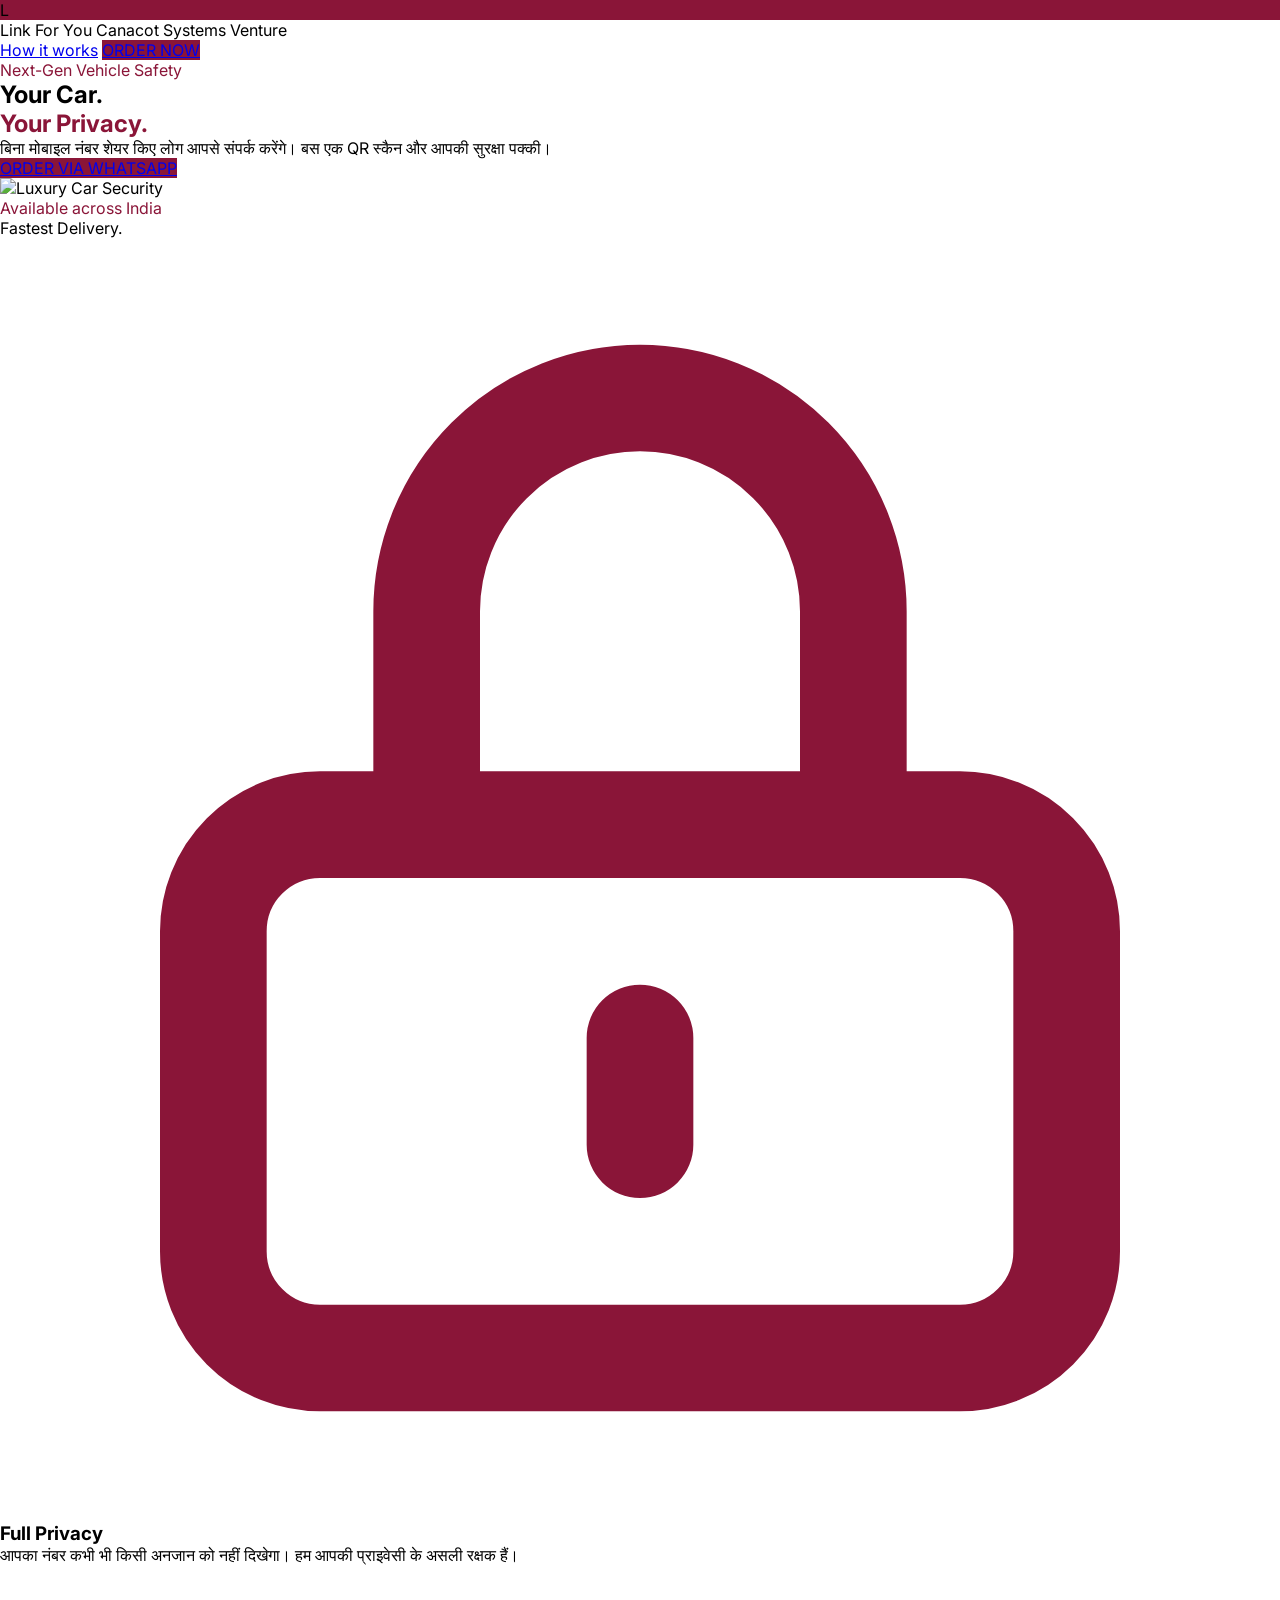
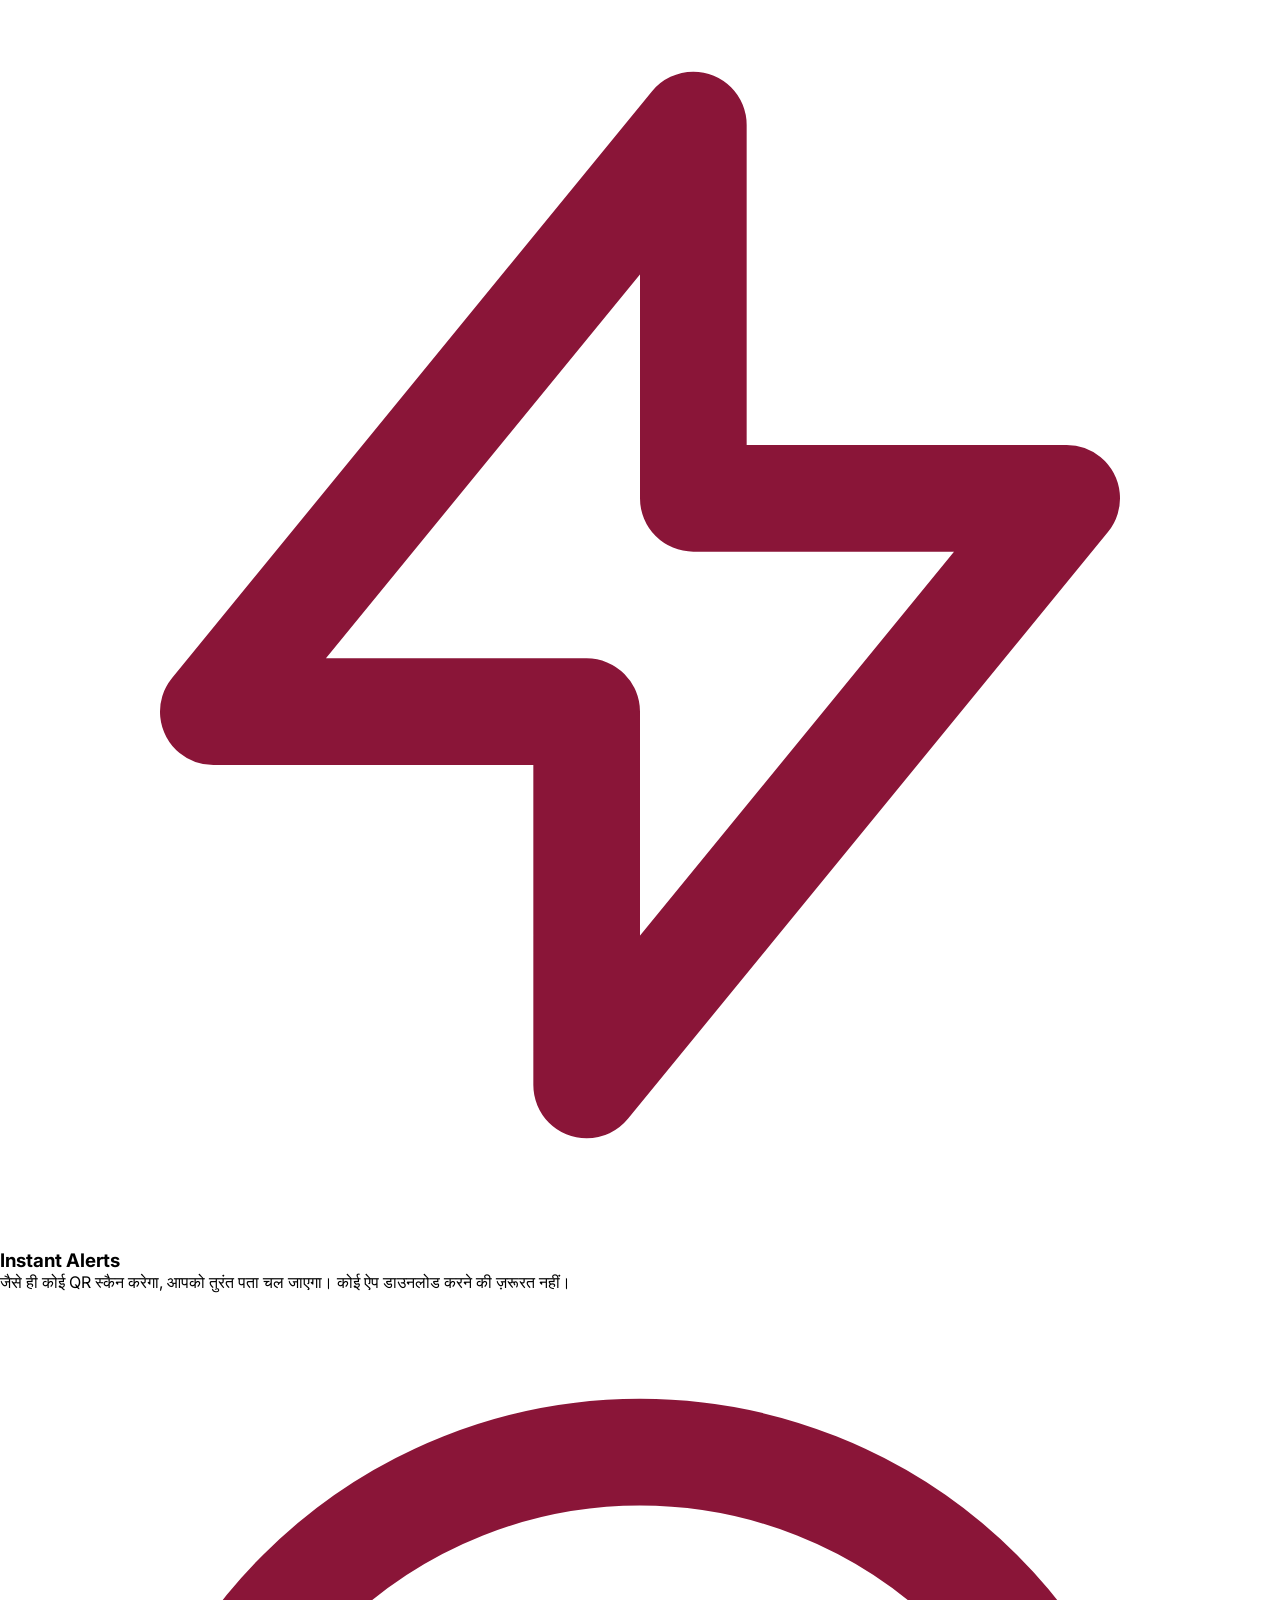
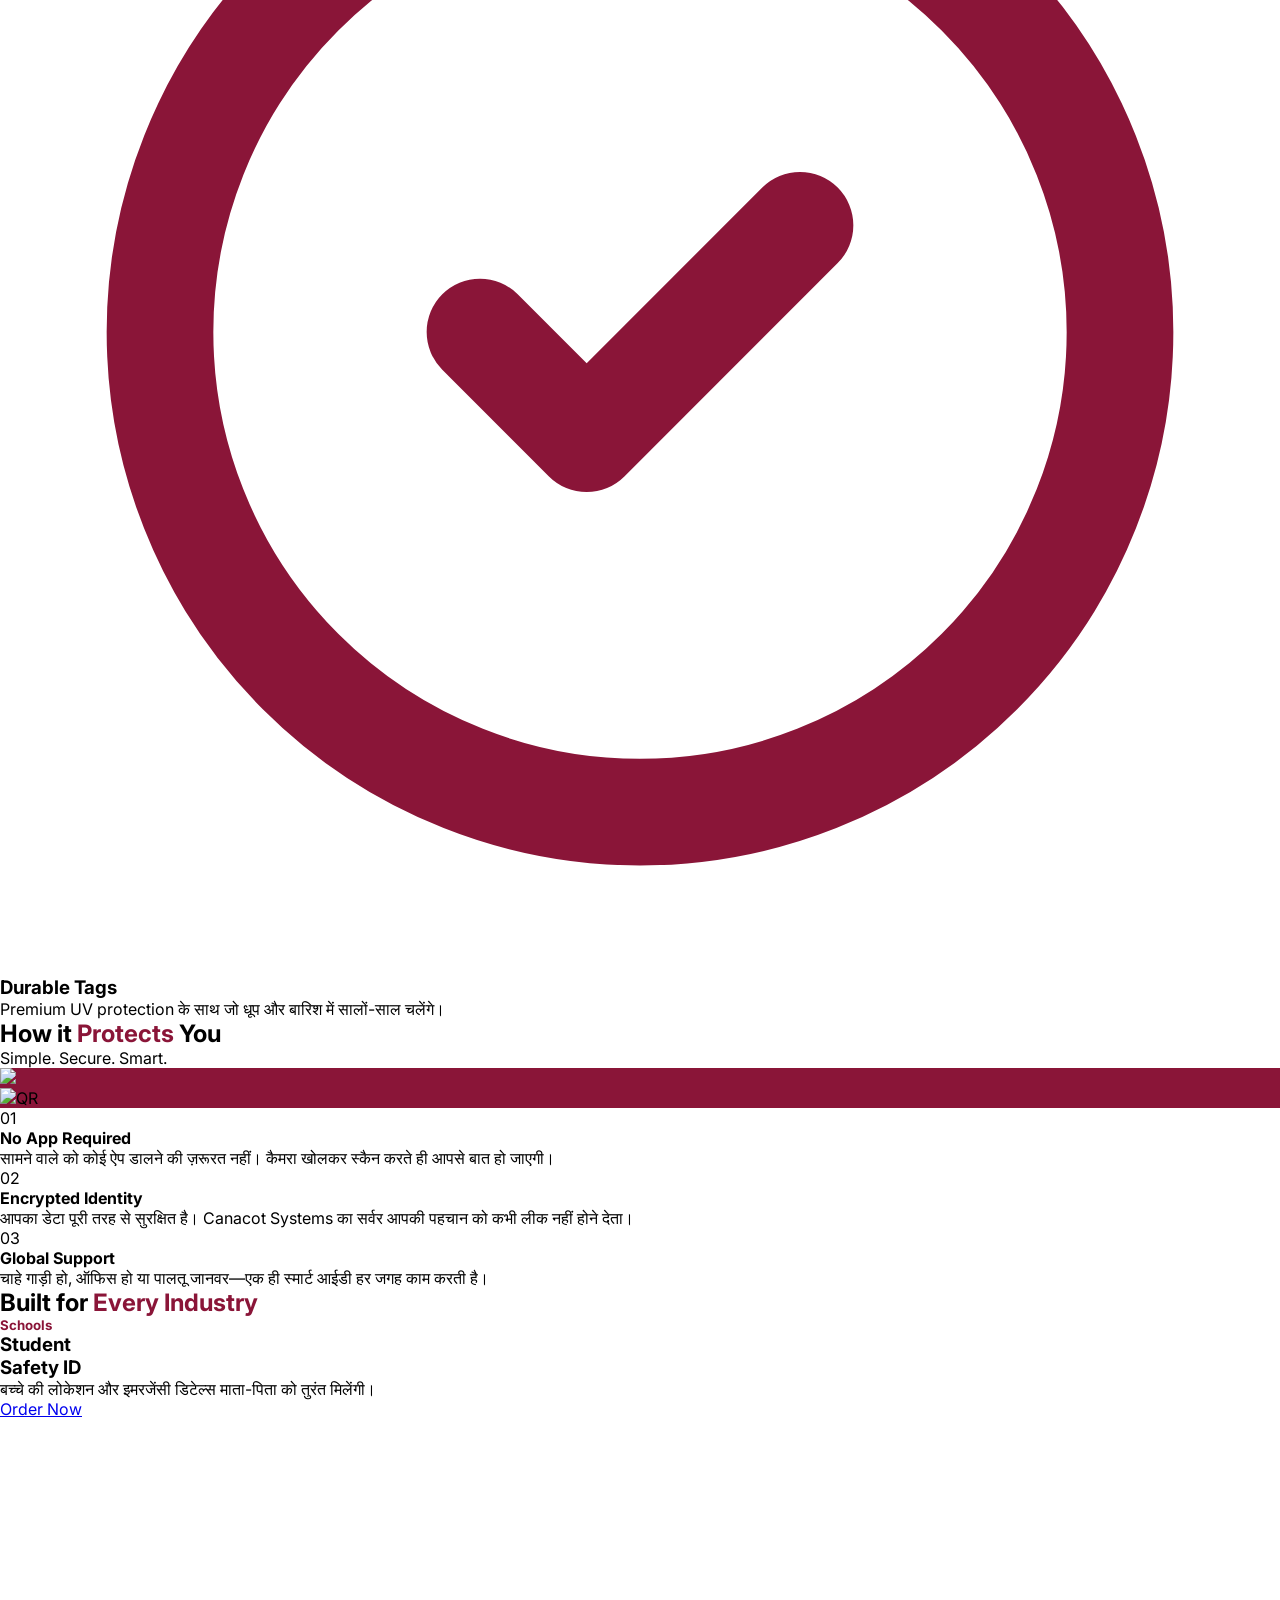
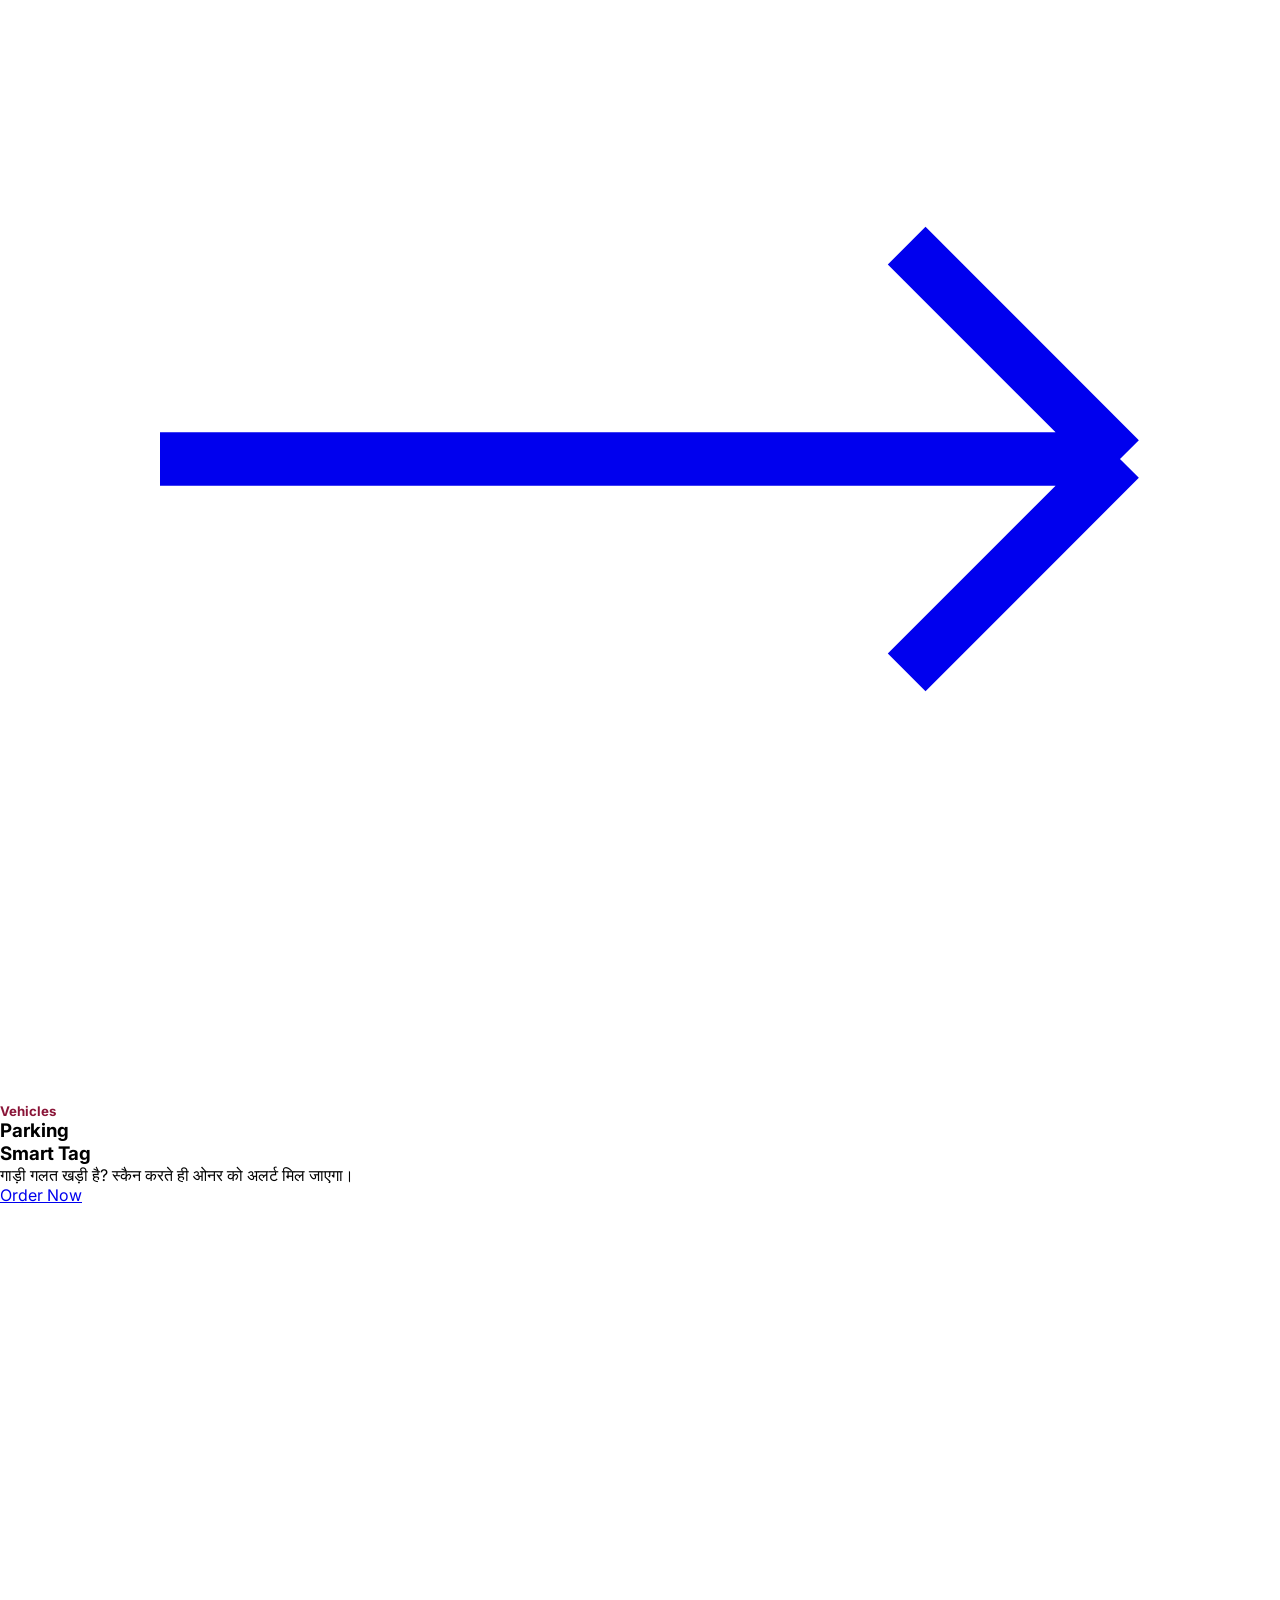
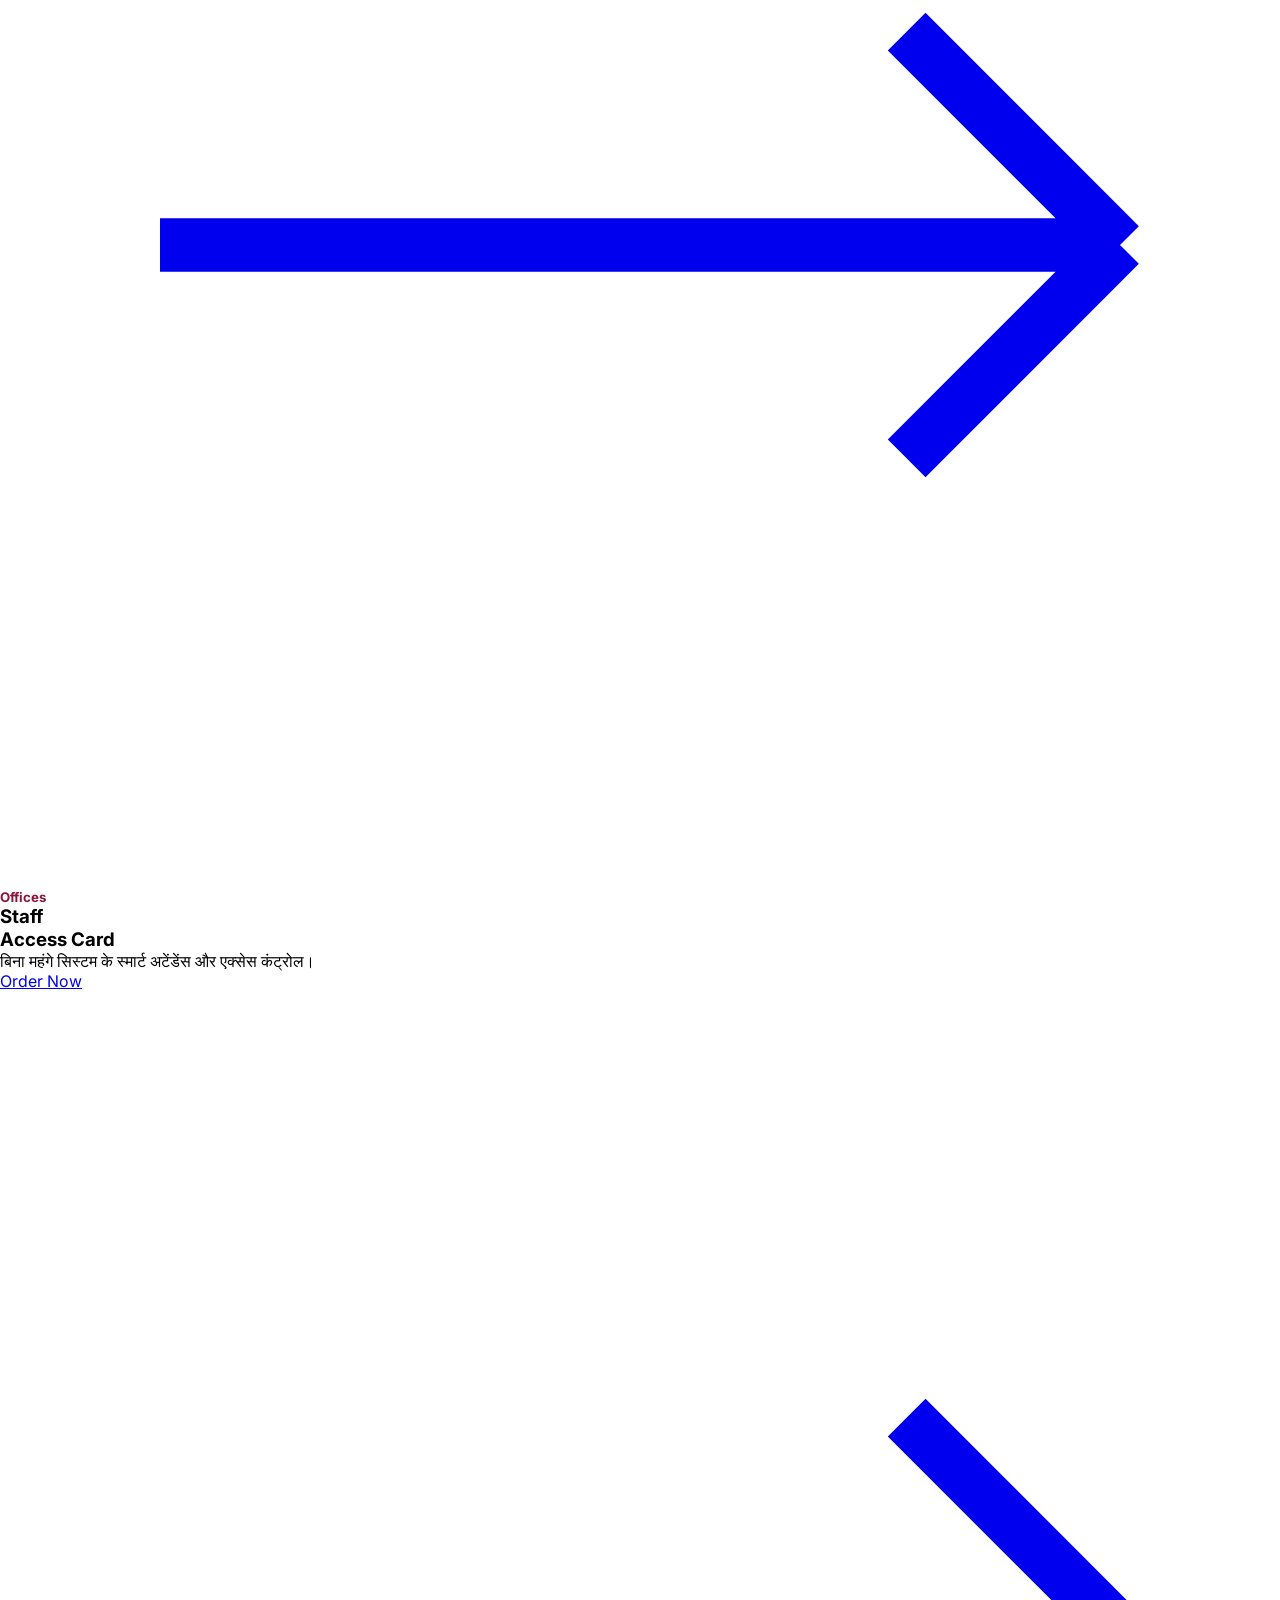
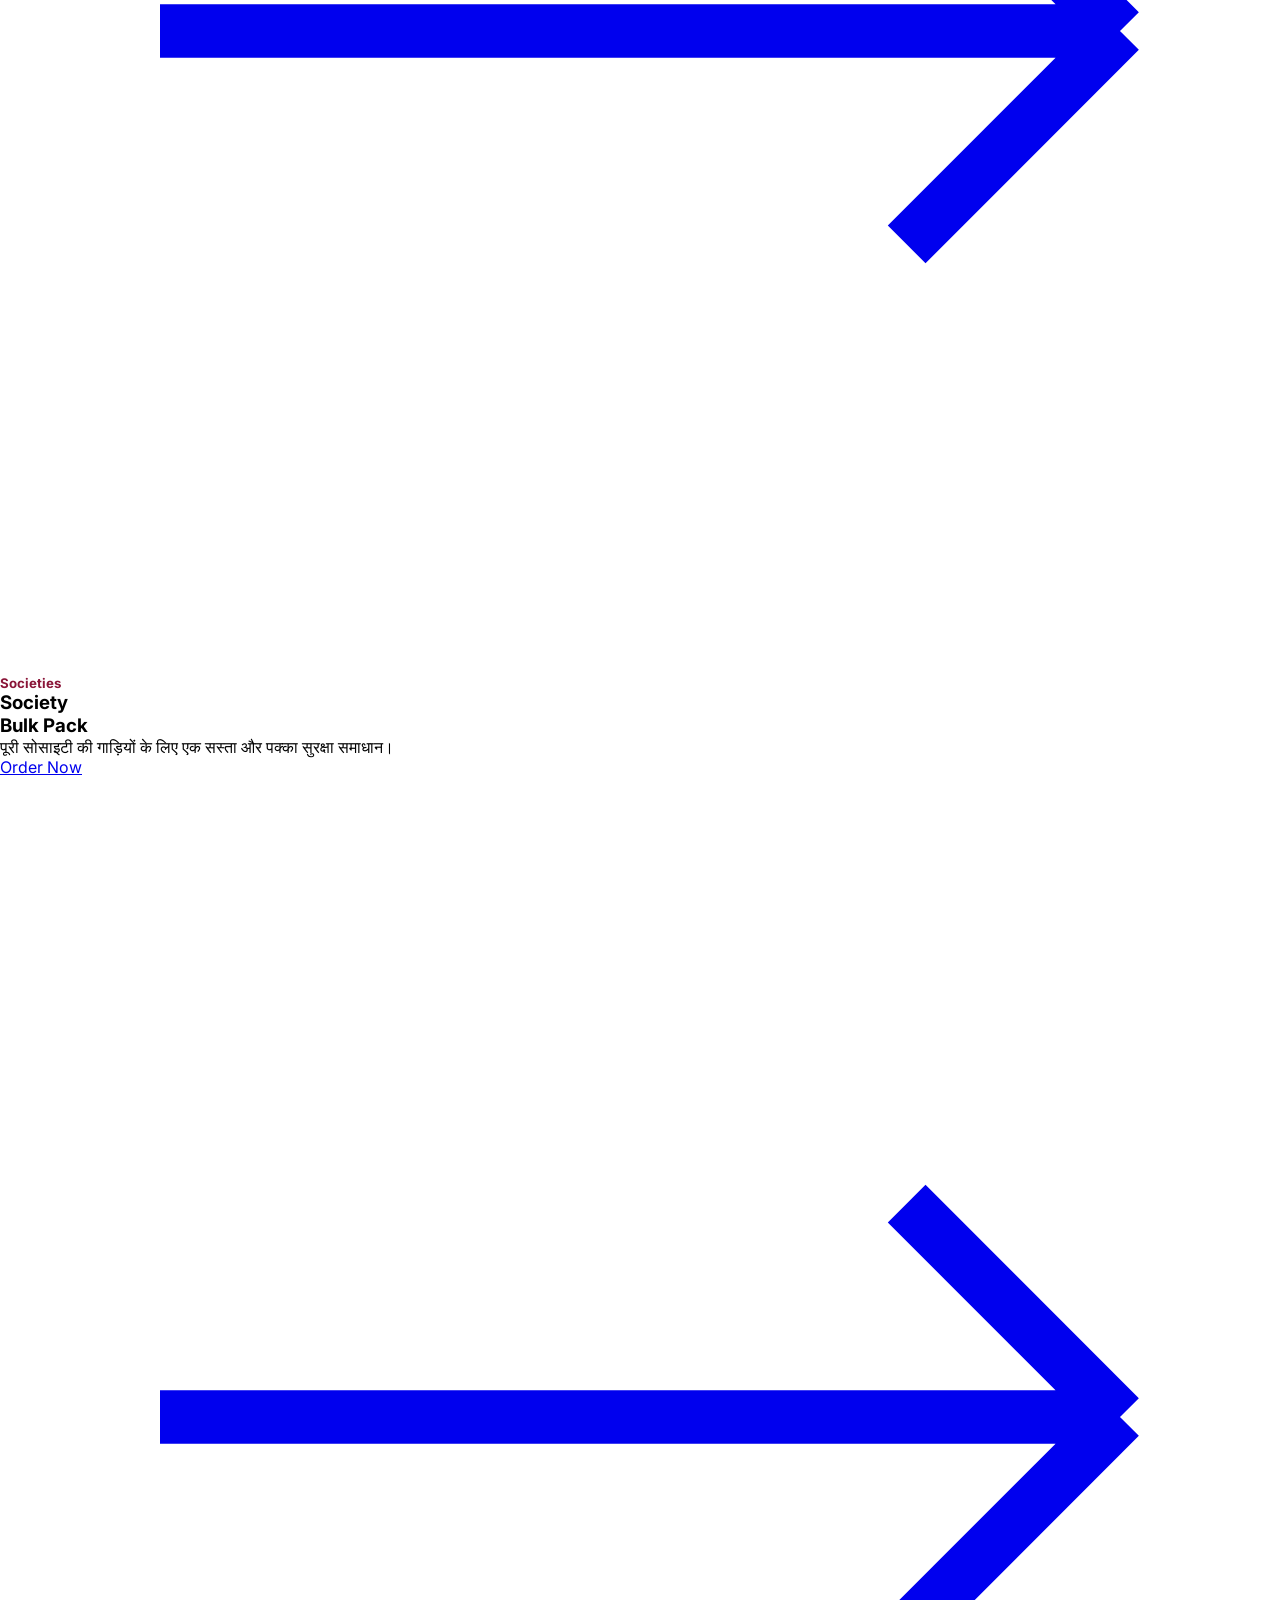
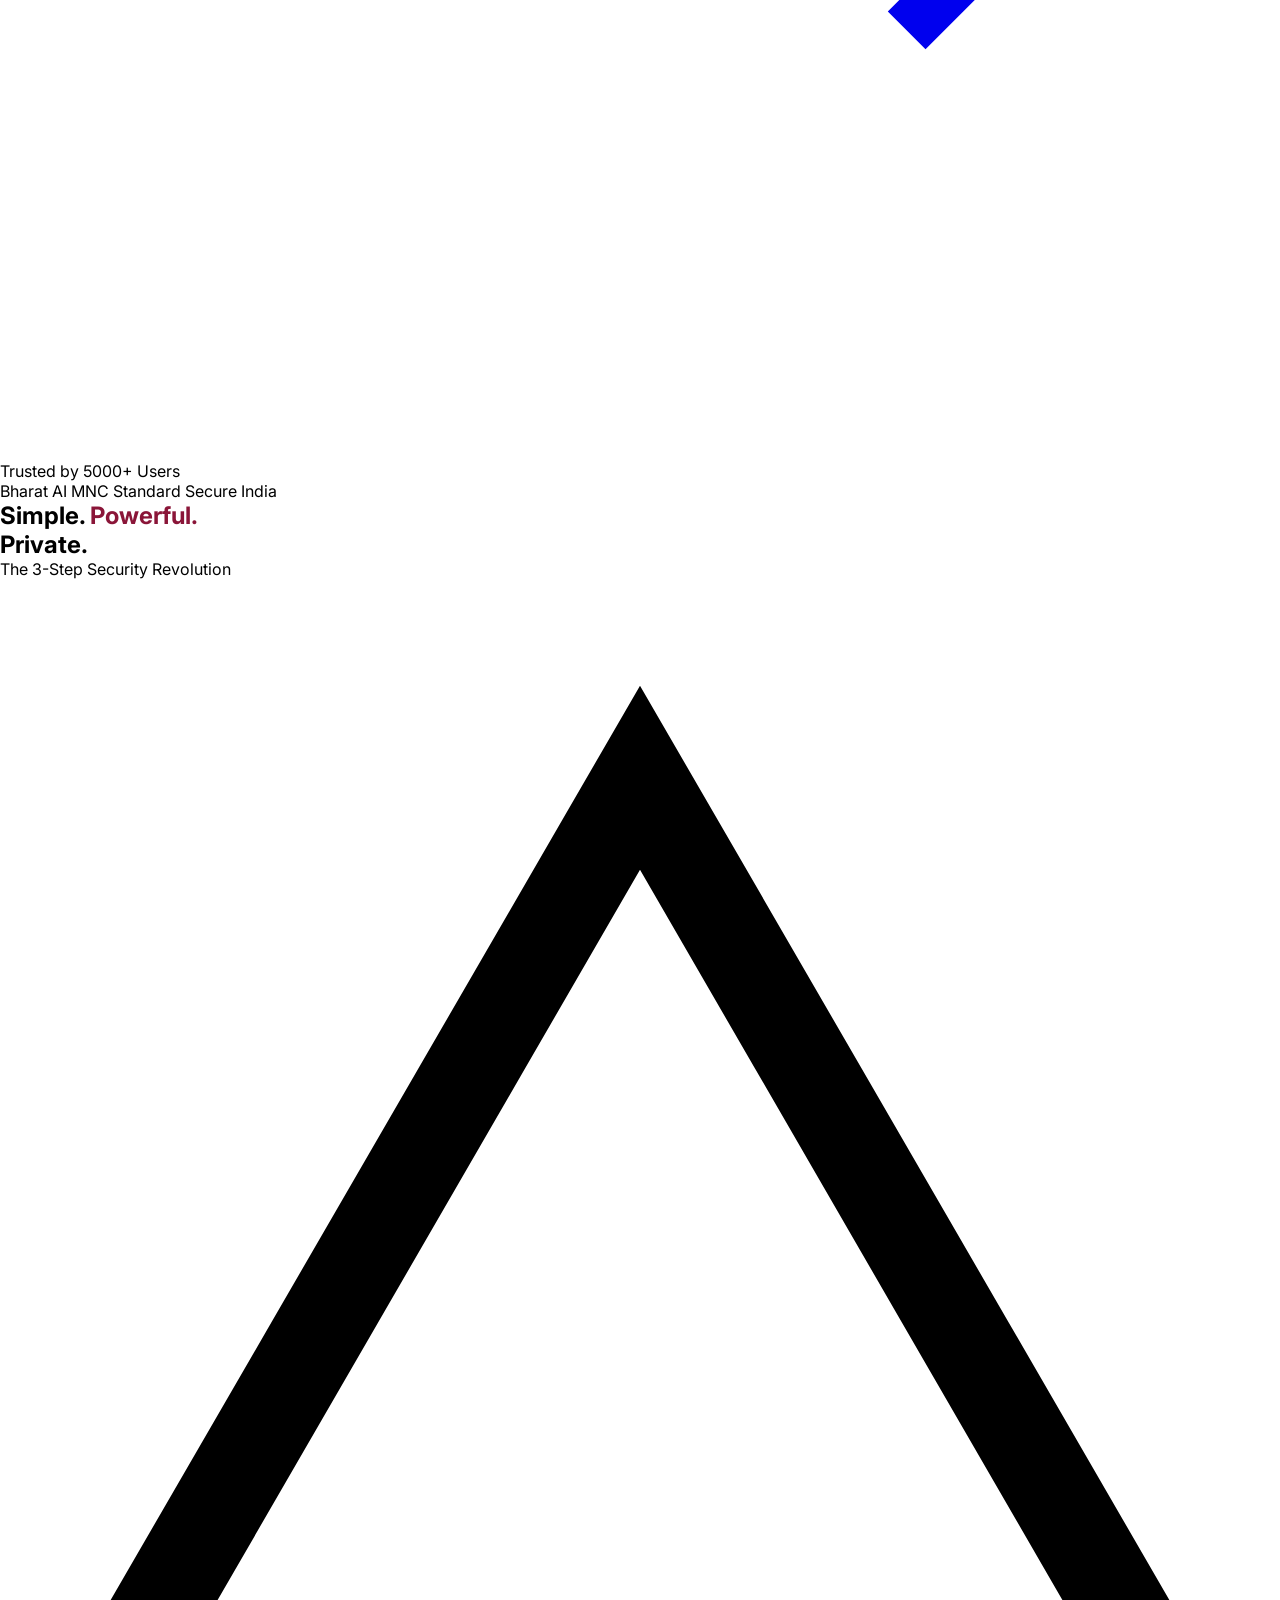
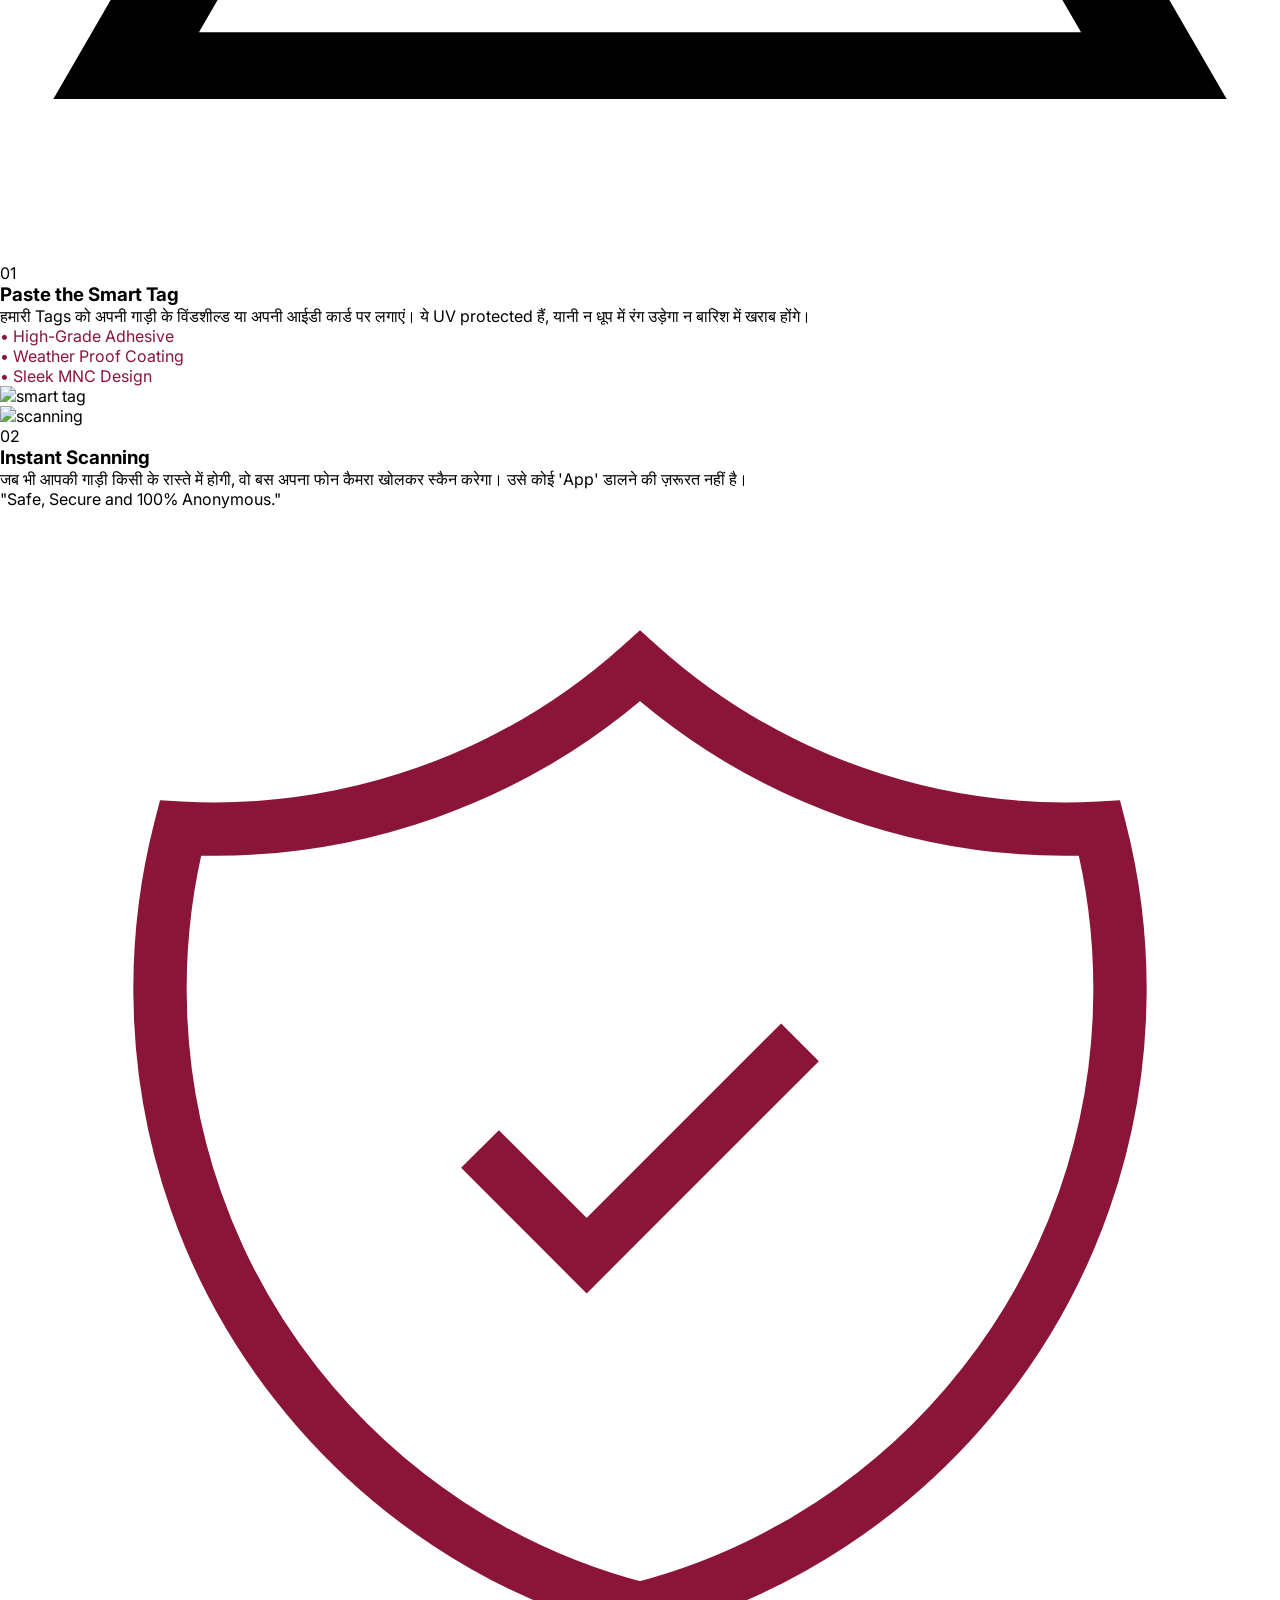
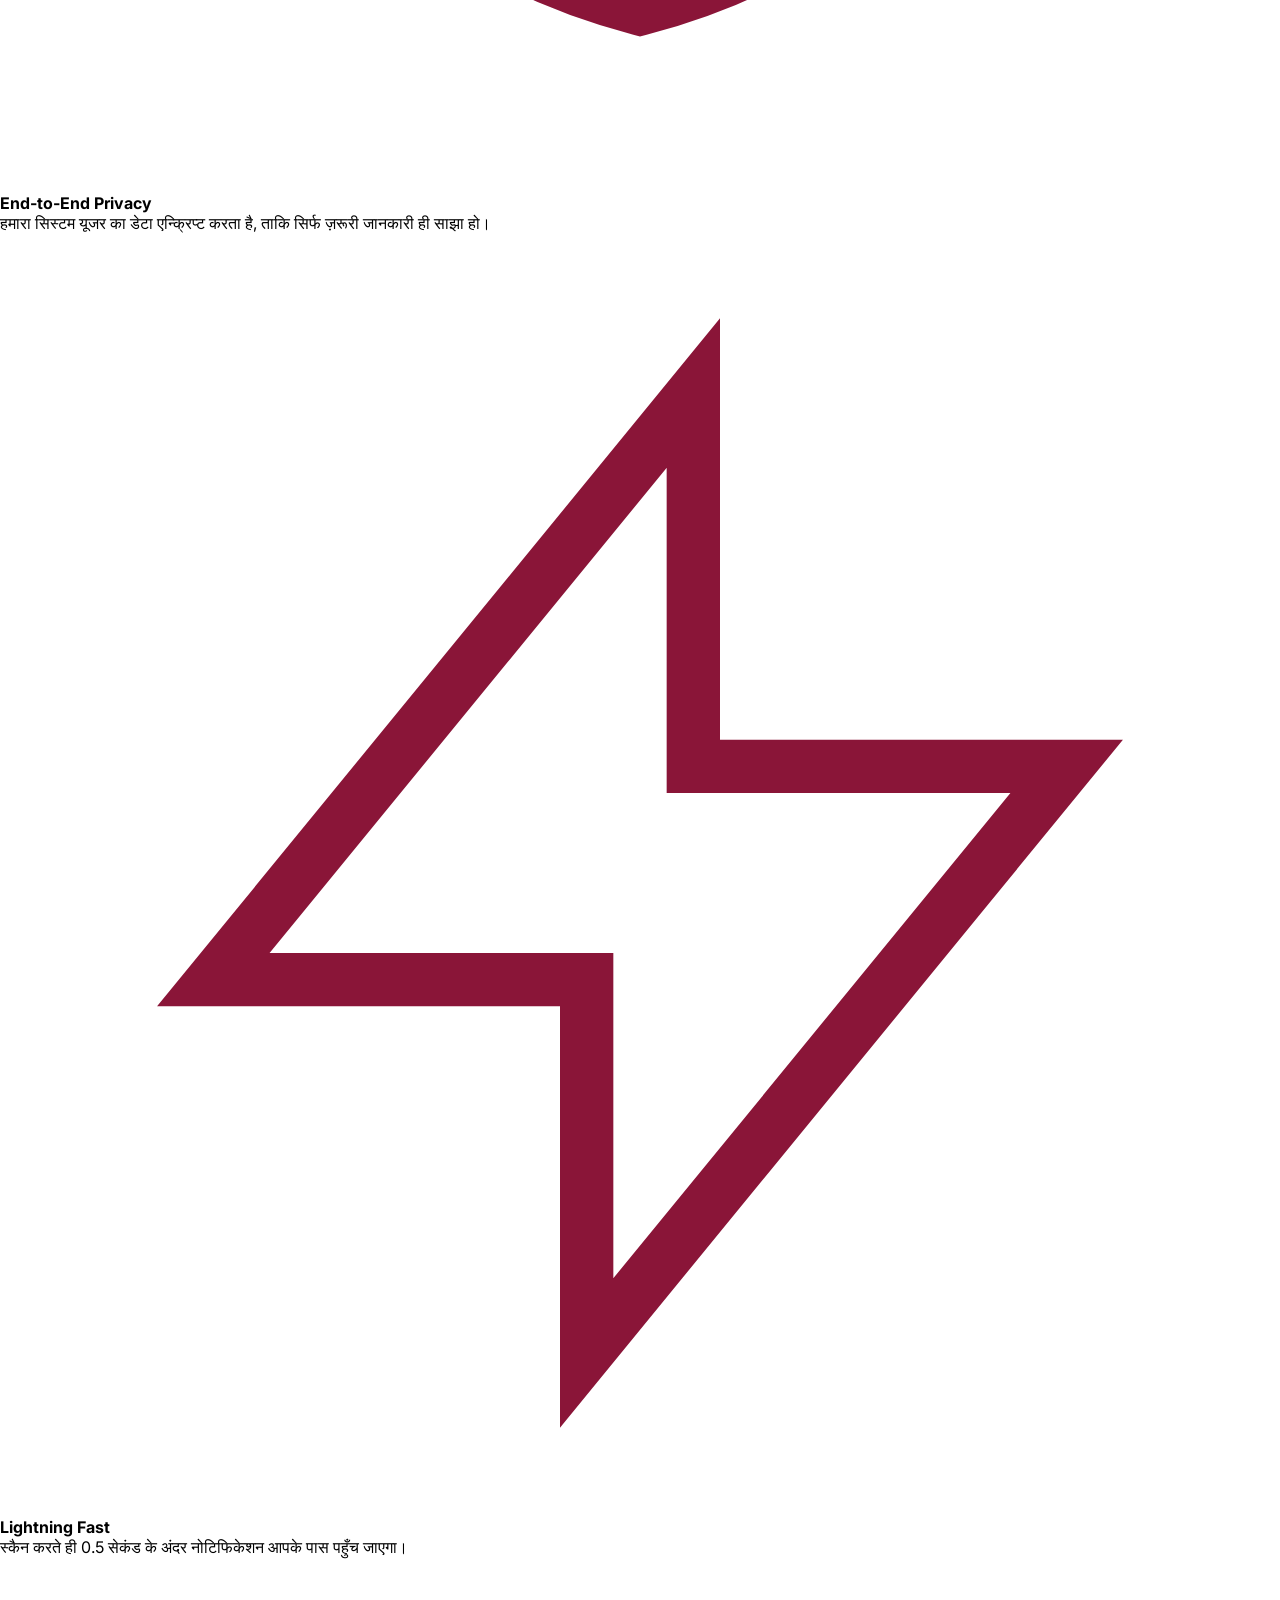
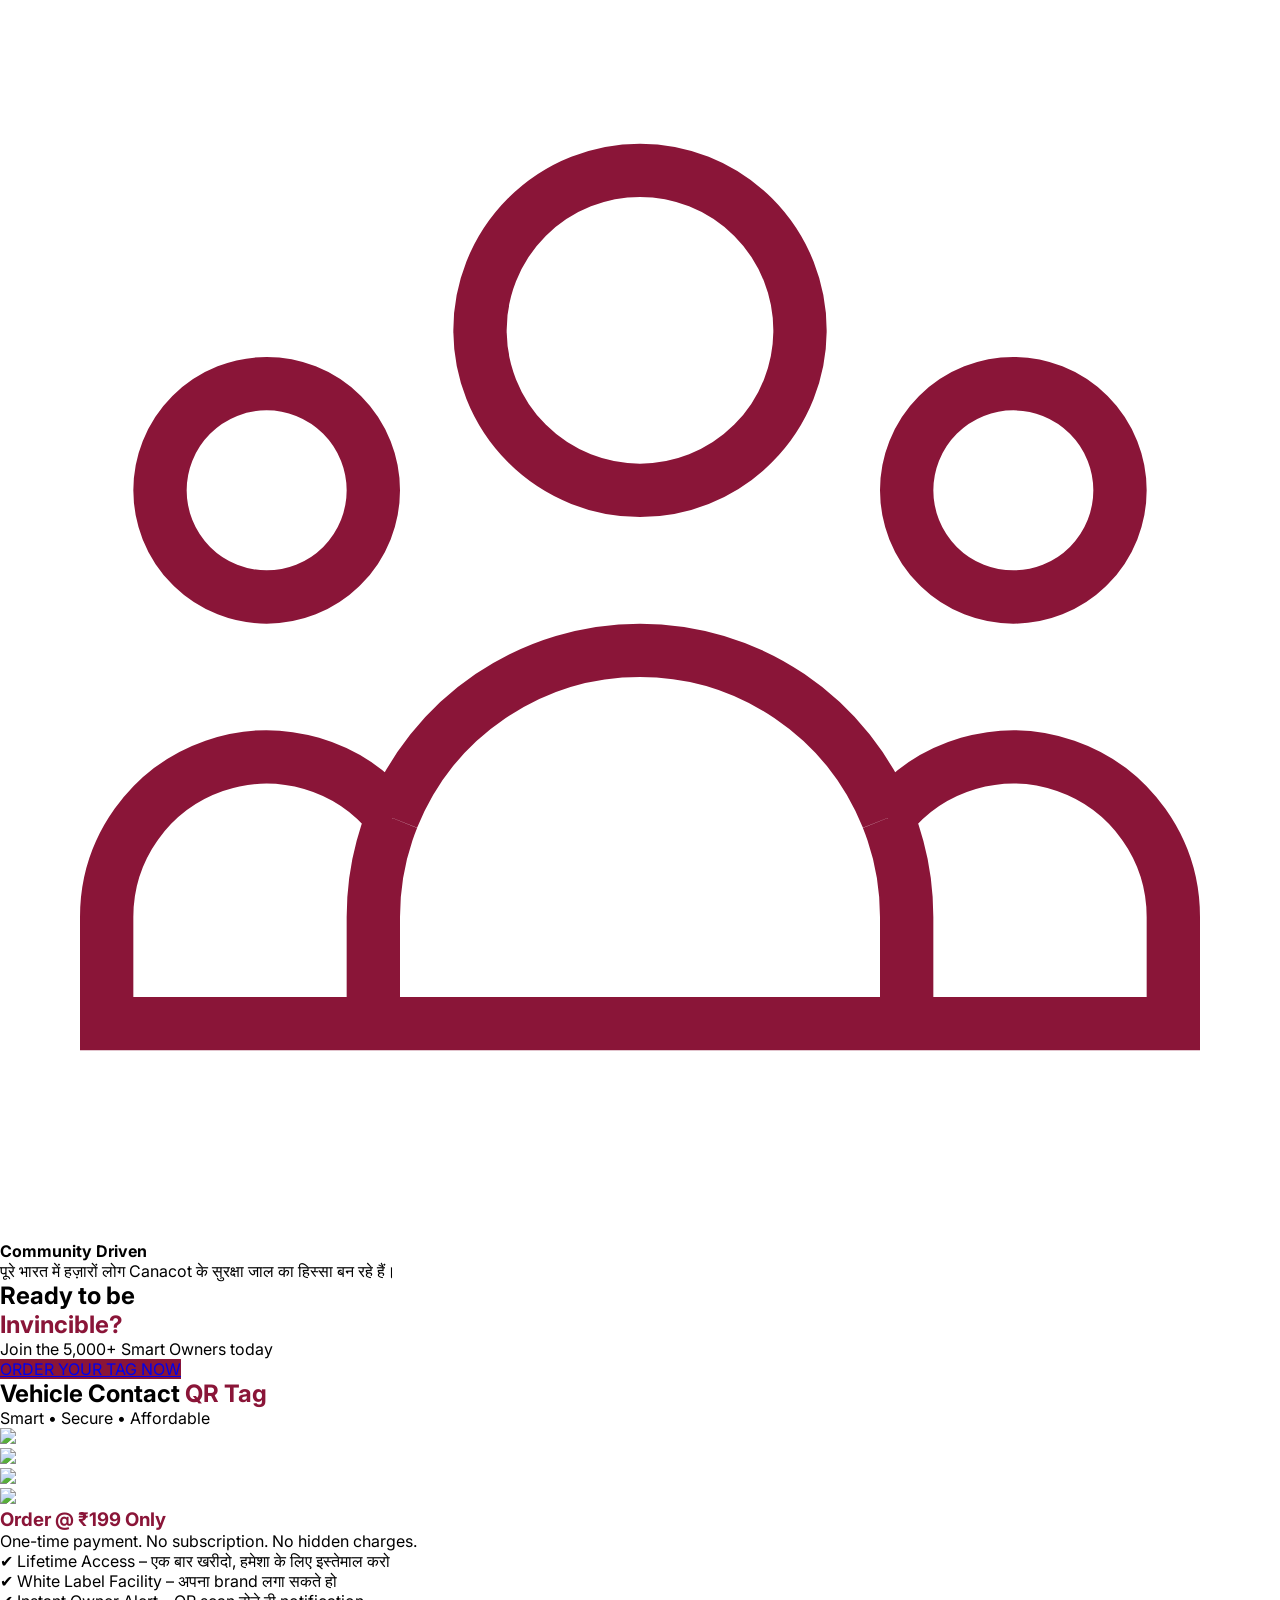
==== index.html @ 9fdf2b8e "Change greeting from 'Hello' to 'Goodbye'" ====
<!DOCTYPE html>
<html lang="en">
<head>
    <meta charset="UTF-8">
    <meta name="viewport" content="width=device-width, initial-scale=1.0, viewport-fit=cover">
    <title>Link For You | Smart QR Security by Canacot Systems</title>
    <script src="https://cdn.tailwindcss.com"></script>
    <link href="https://fonts.googleapis.com/css2?family=Inter:wght@400;500;700;800;900&display=swap" rel="stylesheet">
    <style>
        :root { --maroon: #8A1538; }
        * { margin: 0; padding: 0; box-sizing: border-box; }
        body { 
            font-family: 'Inter', sans-serif; 
            background-color: #ffffff; 
            scroll-behavior: smooth; 
        }
        .text-maroon { color: var(--maroon); }
        .bg-maroon { background-color: var(--maroon); }
        .border-maroon { border-color: var(--maroon); }
        
        /* Premium Animations */
        @keyframes fadeInUp {
            from { opacity: 0; transform: translateY(30px); }
            to { opacity: 1; transform: translateY(0); }
        }
        @keyframes spin-slow {
            from { transform: rotate(0deg); }
            to { transform: rotate(360deg); }
        }
        .reveal { animation: fadeInUp 0.7s ease-out forwards; }
        .animate-spin-slow { animation: spin-slow 12s linear infinite; }
        
        /* custom smooth */
        .transition-smooth { transition: all 0.4s cubic-bezier(0.2, 0.9, 0.4, 1.1); }
        .hover-lift:hover { transform: translateY(-6px); }
    </style>
</head>
<body class="overflow-x-hidden">

    <!-- Navigation - premium maroon accent -->
    <nav class="fixed top-0 w-full z-[100] bg-white/95 backdrop-blur-md border-b border-gray-100 py-3 px-6 shadow-sm">
        <div class="max-w-7xl mx-auto flex justify-between items-center">
            <div class="flex items-center gap-3">
                <div class="w-10 h-10 bg-maroon rounded-xl flex items-center justify-center text-white font-black text-xl shadow-lg shadow-maroon/20">L</div>
                <div class="flex flex-col">
                    <span class="text-sm font-black uppercase tracking-tighter leading-none text-gray-950">Link For You</span>
                    <span class="text-[7px] text-gray-400 uppercase tracking-[0.3em] font-bold">Canacot Systems Venture</span>
                </div>
            </div>
            <div class="flex items-center gap-8">
                <a href="#how-it-works" class="hidden md:block text-[10px] font-bold uppercase tracking-widest text-gray-500 hover:text-maroon transition-all">How it works</a>
                <a href="https://wa.me/919899873021?text=Hello%20Adeeb,%20I%20want%20to%20order%20the%20Smart%20QR%20Tag." 
                   class="bg-maroon text-white px-6 py-2.5 rounded-full text-[10px] font-black uppercase tracking-widest hover:scale-105 transition-all shadow-xl shadow-maroon/20">
                   ORDER NOW
                </a>
            </div>
        </div>
    </nav>

    <!-- Hero Section -->
    <section class="relative pt-40 pb-24 px-6 overflow-hidden">
        <div class="absolute top-0 right-0 w-1/3 h-full bg-maroon/5 blur-[120px] rounded-full -mr-20"></div>
        <div class="max-w-7xl mx-auto grid lg:grid-cols-2 gap-16 items-center">
            <div class="space-y-8 reveal">
                <div class="inline-block px-4 py-1.5 bg-maroon/10 border border-maroon/20 rounded-full">
                    <span class="text-maroon font-black text-[9px] uppercase tracking-[0.2em]">Next-Gen Vehicle Safety</span>
                </div>
                <h1 class="text-6xl md:text-8xl font-black text-gray-950 leading-[0.85] tracking-tighter uppercase">
                    Your Car. <br> <span class="text-maroon">Your Privacy.</span>
                </h1>
                <p class="text-gray-500 text-lg md:text-xl font-medium max-w-md leading-relaxed">
                    बिना मोबाइल नंबर शेयर किए लोग आपसे संपर्क करेंगे। बस एक QR स्कैन और आपकी सुरक्षा पक्की।
                </p>
                <div class="flex flex-col sm:flex-row gap-4">
                    <a href="https://wa.me/919899873021?text=Hi,%20I%20am%20interested%20in%20ordering%20a%20Smart%20Tag%20for%20my%20vehicle." 
                       class="bg-maroon text-white px-10 py-5 rounded-2xl font-black text-sm uppercase tracking-widest text-center hover:bg-gray-900 transition-all shadow-2xl">
                        ORDER VIA WHATSAPP
                    </a>
                </div>
            </div>
            <div class="relative reveal" style="animation-delay: 0.2s;">
                <div class="aspect-[4/5] bg-gray-100 rounded-[60px] overflow-hidden border border-gray-100 shadow-inner">
                    <img src="https://images.unsplash.com/photo-1492144534655-ae79c964c9d7?q=80&w=1000&auto=format&fit=crop" 
                         alt="Luxury Car Security" 
                         class="w-full h-full object-cover grayscale-[20%] hover:grayscale-0 transition-all duration-1000">
                </div>
                <div class="absolute -bottom-6 -left-6 bg-white p-8 rounded-[40px] shadow-2xl border border-gray-50 hidden md:block">
                    <p class="text-[10px] font-black text-maroon uppercase tracking-widest mb-1">Available across India</p>
                    <p class="text-2xl font-black text-gray-950 tracking-tighter">Fastest Delivery.</p>
                </div>
            </div>
        </div>
    </section>

    <!-- Feature Cards -->
    <section id="about" class="py-24 bg-gray-50 px-6">
        <div class="max-w-7xl mx-auto">
            <div class="grid md:grid-cols-3 gap-12">
                <div class="space-y-4">
                    <div class="w-12 h-12 bg-white rounded-2xl flex items-center justify-center shadow-sm">
                        <svg class="w-6 h-6 text-maroon" fill="none" stroke="currentColor" viewBox="0 0 24 24"><path stroke-linecap="round" stroke-linejoin="round" stroke-width="2" d="M12 15v2m-6 4h12a2 2 0 002-2v-6a2 2 0 00-2-2H6a2 2 0 00-2 2v6a2 2 0 002 2zm10-10V7a4 4 0 00-8 0v4h8z"></path></svg>
                    </div>
                    <h3 class="text-xl font-black uppercase tracking-tighter">Full Privacy</h3>
                    <p class="text-gray-500 text-sm font-medium">आपका नंबर कभी भी किसी अनजान को नहीं दिखेगा। हम आपकी प्राइवेसी के असली रक्षक हैं।</p>
                </div>
                <div class="space-y-4">
                    <div class="w-12 h-12 bg-white rounded-2xl flex items-center justify-center shadow-sm">
                        <svg class="w-6 h-6 text-maroon" fill="none" stroke="currentColor" viewBox="0 0 24 24"><path stroke-linecap="round" stroke-linejoin="round" stroke-width="2" d="M13 10V3L4 14h7v7l9-11h-7z"></path></svg>
                    </div>
                    <h3 class="text-xl font-black uppercase tracking-tighter">Instant Alerts</h3>
                    <p class="text-gray-500 text-sm font-medium">जैसे ही कोई QR स्कैन करेगा, आपको तुरंत पता चल जाएगा। कोई ऐप डाउनलोड करने की ज़रूरत नहीं।</p>
                </div>
                <div class="space-y-4">
                    <div class="w-12 h-12 bg-white rounded-2xl flex items-center justify-center shadow-sm">
                        <svg class="w-6 h-6 text-maroon" fill="none" stroke="currentColor" viewBox="0 0 24 24"><path stroke-linecap="round" stroke-linejoin="round" stroke-width="2" d="M9 12l2 2 4-4m6 2a9 9 0 11-18 0 9 9 0 0118 0z"></path></svg>
                    </div>
                    <h3 class="text-xl font-black uppercase tracking-tighter">Durable Tags</h3>
                    <p class="text-gray-500 text-sm font-medium">Premium UV protection के साथ जो धूप और बारिश में सालों-साल चलेंगे।</p>
                </div>
            </div>
        </div>
    </section>

    <!-- How it protects (Original section) -->
    <section class="py-24 bg-white px-6">
        <div class="max-w-7xl mx-auto">
            <div class="text-center mb-20 space-y-4 reveal">
                <h2 class="text-4xl md:text-6xl font-black text-gray-950 uppercase tracking-tighter">How it <span class="text-maroon">Protects</span> You</h2>
                <p class="text-gray-400 text-xs font-bold uppercase tracking-[0.4em]">Simple. Secure. Smart.</p>
            </div>
            <div class="grid lg:grid-cols-2 gap-20 items-center">
                <div class="order-2 lg:order-1 relative">
                    <div class="aspect-square bg-maroon rounded-[80px] overflow-hidden rotate-3 hover:rotate-0 transition-all duration-700 shadow-2xl shadow-maroon/30">
                        <img src="https://images.unsplash.com/photo-1595079676339-1534801ad6cf?q=80&w=1000&auto=format&fit=crop" 
                             class="w-full h-full object-cover mix-blend-overlay opacity-60">
                        <div class="absolute inset-0 flex items-center justify-center">
                            <div class="bg-white p-6 rounded-3xl shadow-2xl">
                                <img src="https://api.qrserver.com/v1/create-qr-code/?size=150x150&data=LinkForYou_Security" class="w-32 h-32" alt="QR">
                            </div>
                        </div>
                    </div>
                </div>
                <div class="order-1 lg:order-2 space-y-12 reveal">
                    <div class="flex gap-6">
                        <span class="text-5xl font-black text-maroon/20 italic">01</span>
                        <div>
                            <h4 class="text-2xl font-black uppercase tracking-tighter mb-2">No App Required</h4>
                            <p class="text-gray-500 font-medium leading-relaxed">सामने वाले को कोई ऐप डालने की ज़रूरत नहीं। कैमरा खोलकर स्कैन करते ही आपसे बात हो जाएगी।</p>
                        </div>
                    </div>
                    <div class="flex gap-6 border-t border-gray-50 pt-10">
                        <span class="text-5xl font-black text-maroon/20 italic">02</span>
                        <div>
                            <h4 class="text-2xl font-black uppercase tracking-tighter mb-2">Encrypted Identity</h4>
                            <p class="text-gray-500 font-medium leading-relaxed">आपका डेटा पूरी तरह से सुरक्षित है। Canacot Systems का सर्वर आपकी पहचान को कभी लीक नहीं होने देता।</p>
                        </div>
                    </div>
                    <div class="flex gap-6 border-t border-gray-50 pt-10">
                        <span class="text-5xl font-black text-maroon/20 italic">03</span>
                        <div>
                            <h4 class="text-2xl font-black uppercase tracking-tighter mb-2">Global Support</h4>
                            <p class="text-gray-500 font-medium leading-relaxed">चाहे गाड़ी हो, ऑफिस हो या पालतू जानवर—एक ही स्मार्ट आईडी हर जगह काम करती है।</p>
                        </div>
                    </div>
                </div>
            </div>
        </div>
    </section>

    <!-- Industry Cards - White/light theme -->
    <section class="py-24 bg-gray-50 text-gray-900 px-6">
        <div class="max-w-7xl mx-auto">
            <h2 class="text-3xl md:text-5xl font-black uppercase tracking-tighter mb-16 text-center">Built for <span class="text-maroon">Every Industry</span></h2>
            <div class="grid md:grid-cols-2 lg:grid-cols-4 gap-6">
                <div class="bg-white p-10 rounded-[40px] border border-gray-100 hover:bg-maroon hover:text-white transition-all duration-500 group shadow-sm hover:shadow-xl">
                    <h5 class="text-maroon group-hover:text-white font-black text-xs uppercase tracking-widest mb-4">Schools</h5>
                    <h3 class="text-2xl font-black uppercase tracking-tighter leading-none mb-6">Student <br> Safety ID</h3>
                    <p class="text-gray-400 group-hover:text-white/80 text-sm font-medium mb-10">बच्चे की लोकेशन और इमरजेंसी डिटेल्स माता-पिता को तुरंत मिलेंगी।</p>
                    <a href="https://wa.me/919899873021?text=Order%20School%20Safety%20ID" class="text-gray-800 group-hover:text-white font-black text-[10px] uppercase tracking-widest flex items-center gap-2">Order Now <svg class="w-4 h-4" fill="none" stroke="currentColor" viewBox="0 0 24 24"><path d="M17 8l4 4m0 0l-4 4m4-4H3"></path></svg></a>
                </div>
                <div class="bg-white p-10 rounded-[40px] border border-gray-100 hover:bg-maroon hover:text-white transition-all duration-500 group shadow-sm">
                    <h5 class="text-maroon group-hover:text-white font-black text-xs uppercase tracking-widest mb-4">Vehicles</h5>
                    <h3 class="text-2xl font-black uppercase tracking-tighter leading-none mb-6">Parking <br> Smart Tag</h3>
                    <p class="text-gray-400 group-hover:text-white/80 text-sm font-medium mb-10">गाड़ी गलत खड़ी है? स्कैन करते ही ओनर को अलर्ट मिल जाएगा।</p>
                    <a href="https://wa.me/919899873021?text=Order%20Vehicle%20Smart%20Tag" class="text-gray-800 group-hover:text-white font-black text-[10px] uppercase tracking-widest flex items-center gap-2">Order Now <svg class="w-4 h-4" fill="none" stroke="currentColor" viewBox="0 0 24 24"><path d="M17 8l4 4m0 0l-4 4m4-4H3"></path></svg></a>
                </div>
                <div class="bg-white p-10 rounded-[40px] border border-gray-100 hover:bg-maroon hover:text-white transition-all duration-500 group shadow-sm">
                    <h5 class="text-maroon group-hover:text-white font-black text-xs uppercase tracking-widest mb-4">Offices</h5>
                    <h3 class="text-2xl font-black uppercase tracking-tighter leading-none mb-6">Staff <br> Access Card</h3>
                    <p class="text-gray-400 group-hover:text-white/80 text-sm font-medium mb-10">बिना महंगे सिस्टम के स्मार्ट अटेंडेंस और एक्सेस कंट्रोल।</p>
                    <a href="https://wa.me/919899873021?text=Order%20Staff%20Access%20Card" class="text-gray-800 group-hover:text-white font-black text-[10px] uppercase tracking-widest flex items-center gap-2">Order Now <svg class="w-4 h-4" fill="none" stroke="currentColor" viewBox="0 0 24 24"><path d="M17 8l4 4m0 0l-4 4m4-4H3"></path></svg></a>
                </div>
                <div class="bg-white p-10 rounded-[40px] border border-gray-100 hover:bg-maroon hover:text-white transition-all duration-500 group shadow-sm">
                    <h5 class="text-maroon group-hover:text-white font-black text-xs uppercase tracking-widest mb-4">Societies</h5>
                    <h3 class="text-2xl font-black uppercase tracking-tighter leading-none mb-6">Society <br> Bulk Pack</h3>
                    <p class="text-gray-400 group-hover:text-white/80 text-sm font-medium mb-10">पूरी सोसाइटी की गाड़ियों के लिए एक सस्ता और पक्का सुरक्षा समाधान।</p>
                    <a href="https://wa.me/919899873021?text=Order%20Society%20Bulk%20Pack" class="text-gray-800 group-hover:text-white font-black text-[10px] uppercase tracking-widest flex items-center gap-2">Order Now <svg class="w-4 h-4" fill="none" stroke="currentColor" viewBox="0 0 24 24"><path d="M17 8l4 4m0 0l-4 4m4-4H3"></path></svg></a>
                </div>
            </div>
        </div>
    </section>

    <!-- Trust Banner -->
    <div class="py-12 bg-white border-b border-gray-50 text-center">
        <p class="text-[10px] font-black text-gray-400 uppercase tracking-[0.5em] mb-4">Trusted by 5000+ Users</p>
        <div class="flex justify-center gap-10 opacity-30 grayscale items-center">
            <span class="text-xl font-black uppercase tracking-tighter">Bharat AI</span>
            <span class="text-xl font-black uppercase tracking-tighter">MNC Standard</span>
            <span class="text-xl font-black uppercase tracking-tighter">Secure India</span>
        </div>
                      </div>
                      <!-- ============== NEW SECTION: HOW IT WORKS (DETAILED) ============== -->
<section id="how-it-works" class="py-32 bg-white relative overflow-hidden">
    <div class="max-w-7xl mx-auto px-6">
        <div class="flex flex-col md:flex-row justify-between items-end mb-24 gap-8">
            <div class="max-w-2xl">
                <h2 class="text-5xl md:text-7xl font-black text-gray-950 uppercase tracking-tighter leading-none">
                    Simple. <span class="text-maroon">Powerful.</span><br>Private.
                </h2>
                <p class="mt-8 text-gray-500 font-bold uppercase tracking-[0.3em] text-xs">The 3-Step Security Revolution</p>
            </div>
            <div class="hidden md:block">
                <div class="w-32 h-32 border-2 border-maroon/10 rounded-full flex items-center justify-center animate-spin-slow">
                    <svg class="w-12 h-12 text-maroon/20" fill="currentColor" viewBox="0 0 24 24"><path d="M12 2L1 21h22L12 2zm0 3.45l8.27 14.3H3.73L12 5.45z"/></svg>
                </div>
            </div>
        </div>

        <div class="space-y-40">
            <div class="grid md:grid-cols-2 gap-20 items-center reveal">
                <div class="relative">
                    <span class="absolute -top-20 -left-10 text-[200px] font-black text-gray-50 z-0">01</span>
                    <div class="relative z-10 space-y-6">
                        <h3 class="text-4xl font-black text-gray-950 uppercase tracking-tighter">Paste the Smart Tag</h3>
                        <p class="text-gray-500 text-lg font-medium leading-relaxed">
                            हमारी Tags को अपनी गाड़ी के विंडशील्ड या अपनी आईडी कार्ड पर लगाएं। ये UV protected हैं, यानी न धूप में रंग उड़ेगा न बारिश में खराब होंगे।
                        </p>
                        <ul class="space-y-3 text-sm font-bold text-maroon uppercase tracking-widest">
                            <li>• High-Grade Adhesive</li>
                            <li>• Weather Proof Coating</li>
                            <li>• Sleek MNC Design</li>
                        </ul>
                    </div>
                </div>
                <div class="rounded-[60px] overflow-hidden shadow-2xl">
                    <img src="https://images.unsplash.com/photo-1541899481282-d53bffe3c35d?q=80&w=1000" class="w-full h-full object-cover" alt="smart tag">
                </div>
            </div>

            <div class="grid md:grid-cols-2 gap-20 items-center reveal">
                <div class="order-2 md:order-1 rounded-[60px] overflow-hidden shadow-2xl">
                    <img src="https://images.unsplash.com/photo-1552519507-da3b142c6e3d?q=80&w=1000" class="w-full h-full object-cover" alt="scanning">
                </div>
                <div class="order-1 md:order-2 relative">
                    <span class="absolute -top-20 -right-10 text-[200px] font-black text-gray-50 z-0">02</span>
                    <div class="relative z-10 space-y-6">
                        <h3 class="text-4xl font-black text-gray-950 uppercase tracking-tighter">Instant Scanning</h3>
                        <p class="text-gray-500 text-lg font-medium leading-relaxed">
                            जब भी आपकी गाड़ी किसी के रास्ते में होगी, वो बस अपना फोन कैमरा खोलकर स्कैन करेगा। उसे कोई 'App' डालने की ज़रूरत नहीं है।
                        </p>
                        <div class="bg-gray-50 p-6 rounded-3xl border border-gray-100 italic font-bold text-gray-400">
                            "Safe, Secure and 100% Anonymous."
                        </div>
                    </div>
                </div>
            </div>
        </div>
    </div>
</section>

<!-- Security Features (light background) -->
<section class="py-32 bg-gray-50 px-6">
    <div class="max-w-7xl mx-auto">
        <div class="grid lg:grid-cols-3 gap-1px bg-gray-200 border border-gray-200 rounded-[50px] overflow-hidden shadow-2xl">
            <div class="bg-white p-16 space-y-6 hover:bg-maroon transition-all duration-700 group">
                <div class="w-16 h-16 bg-maroon/5 rounded-2xl flex items-center justify-center group-hover:bg-white/10">
                    <svg class="w-8 h-8 text-maroon group-hover:text-white" fill="none" stroke="currentColor" viewBox="0 0 24 24"><path d="M9 12l2 2 4-4m5.618-4.016A11.955 11.955 0 0112 2.944a11.955 11.955 0 01-8.618 3.04A12.02 12.02 0 003 9c0 5.591 3.824 10.29 9 11.622 5.176-1.332 9-6.03 9-11.622 0-1.042-.133-2.052-.382-3.016z"></path></svg>
                </div>
                <h4 class="text-2xl font-black uppercase tracking-tighter group-hover:text-white">End-to-End Privacy</h4>
                <p class="text-gray-500 group-hover:text-white/70 font-medium">हमारा सिस्टम यूजर का डेटा एन्क्रिप्ट करता है, ताकि सिर्फ ज़रूरी जानकारी ही साझा हो।</p>
            </div>
            <div class="bg-white p-16 space-y-6 hover:bg-maroon transition-all duration-700 group">
                <div class="w-16 h-16 bg-maroon/5 rounded-2xl flex items-center justify-center group-hover:bg-white/10">
                    <svg class="w-8 h-8 text-maroon group-hover:text-white" fill="none" stroke="currentColor" viewBox="0 0 24 24"><path d="M13 10V3L4 14h7v7l9-11h-7z"></path></svg>
                </div>
                <h4 class="text-2xl font-black uppercase tracking-tighter group-hover:text-white">Lightning Fast</h4>
                <p class="text-gray-500 group-hover:text-white/70 font-medium">स्कैन करते ही 0.5 सेकंड के अंदर नोटिफिकेशन आपके पास पहुँच जाएगा।</p>
            </div>
            <div class="bg-white p-16 space-y-6 hover:bg-maroon transition-all duration-700 group">
                <div class="w-16 h-16 bg-maroon/5 rounded-2xl flex items-center justify-center group-hover:bg-white/10">
                    <svg class="w-8 h-8 text-maroon group-hover:text-white" fill="none" stroke="currentColor" viewBox="0 0 24 24"><path d="M17 20h5v-2a3 3 0 00-5.356-1.857M17 20H7m10 0v-2c0-.656-.126-1.283-.356-1.857M7 20H2v-2a3 3 0 015.356-1.857M7 20v-2c0-.656.126-1.283.356-1.857m0 0a5.002 5.002 0 019.288 0M15 7a3 3 0 11-6 0 3 3 0 016 0zm6 3a2 2 0 11-4 0 2 2 0 014 0zM7 10a2 2 0 11-4 0 2 2 0 014 0z"></path></svg>
                </div>
                <h4 class="text-2xl font-black uppercase tracking-tighter group-hover:text-white">Community Driven</h4>
                <p class="text-gray-500 group-hover:text-white/70 font-medium">पूरे भारत में हज़ारों लोग Canacot के सुरक्षा जाल का हिस्सा बन रहे हैं।</p>
            </div>
        </div>
    </div>
</section>

<!-- Final CTA section -->
<section class="py-40 bg-white px-6 text-center">
    <div class="max-w-4xl mx-auto space-y-10">
        <h2 class="text-6xl md:text-8xl font-black text-gray-950 uppercase tracking-tighter leading-none">
            Ready to be <br><span class="text-maroon">Invincible?</span>
        </h2>
        <p class="text-gray-400 font-bold uppercase tracking-[0.4em] text-xs">Join the 5,000+ Smart Owners today</p>
        <div class="pt-10">
            <a href="https://wa.me/919899873021?text=I%20want%20to%20secure%20my%20vehicle%20now!" 
               class="inline-block bg-maroon text-white px-16 py-8 rounded-[30px] font-black text-lg uppercase tracking-widest hover:scale-110 hover:rotate-2 transition-all shadow-2xl shadow-maroon/30">
                ORDER YOUR TAG NOW
            </a>
        </div>
    </div>
</section>

<!-- ===============================
     VEHICLE QR PRODUCT SECTION
================================ -->
<section class="py-24 bg-gray-50 px-6">
    <div class="max-w-7xl mx-auto">

        <!-- Heading -->
        <div class="text-center mb-16">
            <h2 class="text-4xl md:text-6xl font-black text-gray-950 uppercase tracking-tighter">
                Vehicle Contact <span class="text-maroon">QR Tag</span>
            </h2>
            <p class="text-gray-400 text-sm font-bold uppercase tracking-widest mt-4">
                Smart • Secure • Affordable
            </p>
        </div>

        <!-- Grid -->
        <div class="grid md:grid-cols-2 gap-12 items-center">

            <!-- Images -->
            <div class="grid grid-cols-2 gap-4">
                <div class="aspect-square overflow-hidden rounded-3xl shadow-lg">
                    <img src="https://api.qrserver.com/v1/create-qr-code/?size=300x300&data=VehicleQR" 
                         class="w-full h-full object-cover">
                </div>
                <div class="aspect-square overflow-hidden rounded-3xl shadow-lg">
                    <img src="https://images.unsplash.com/photo-1605559424843-9e4c228bf1c2?q=80&w=500" 
                         class="w-full h-full object-cover">
                </div>
                <div class="aspect-square overflow-hidden rounded-3xl shadow-lg">
                    <img src="https://images.unsplash.com/photo-1552519507-da3b142c6e3d?q=80&w=500" 
                         class="w-full h-full object-cover">
                </div>
                <div class="aspect-square overflow-hidden rounded-3xl shadow-lg">
                    <img src="https://api.qrserver.com/v1/create-qr-code/?size=300x300&data=SecureQR" 
                         class="w-full h-full object-cover">
                </div>
            </div>

            <!-- Content -->
            <div class="space-y-8">

                <!-- Price -->
                <div>
                    <h3 class="text-3xl font-black text-maroon uppercase">
                        Order @ ₹199 Only
                    </h3>
                    <p class="text-gray-500 font-medium mt-2">
                        One-time payment. No subscription. No hidden charges.
                    </p>
                </div>

                <!-- Features -->
                <div class="space-y-4 text-gray-600 font-medium">
                    <p>✔ Lifetime Access – एक बार खरीदो, हमेशा के लिए इस्तेमाल करो</p>
                    <p>✔ White Label Facility – अपना brand लगा सकते हो</p>
                    <p>✔ Instant Owner Alert – QR scan होते ही notification</p>
                    <p>✔ No Mobile Number Sharing – पूरा privacy control</p>
                    <p>✔ Works Without App – किसी app की जरूरत नहीं</p>
                </div>

                <!-- CTA -->
                <a href="https://wa.me/919899873021?text=Hi,%20I%20want%20to%20order%20Vehicle%20QR%20Tag%20@199"
                   class="block bg-maroon text-white text-center py-4 rounded-2xl font-black uppercase tracking-widest hover:scale-105 transition-all shadow-xl">
                   ORDER NOW ON WHATSAPP
                </a>

            </div>
        </div>
    </div>
</section>

<!-- ===============================
     BUSINESS VISITING CARD SECTION (NEW)
================================ -->
<section class="py-24 bg-white px-6">
    <div class="max-w-7xl mx-auto">

        <!-- Heading -->
        <div class="text-center mb-16">
            <h2 class="text-4xl md:text-6xl font-black text-gray-950 uppercase tracking-tighter">
                Your Business <span class="text-maroon">Visiting Card</span>
            </h2>
            <p class="text-gray-400 text-sm font-bold uppercase tracking-widest mt-4">
                Smart • Digital • White Label Ready
            </p>
        </div>

        <!-- Grid -->
        <div class="grid md:grid-cols-2 gap-12 items-center">

            <!-- Left: Images -->
            <div class="grid grid-cols-2 gap-4">
                <div class="aspect-square overflow-hidden rounded-3xl shadow-lg">
                    <img src="https://api.qrserver.com/v1/create-qr-code/?size=300x300&data=BusinessCardQR" 
                         class="w-full h-full object-cover">
                </div>
                <div class="aspect-square overflow-hidden rounded-3xl shadow-lg">
                    <img src="https://images.unsplash.com/photo-1556741533-6e6a62bd8b49?q=80&w=500" 
                         class="w-full h-full object-cover">
                </div>
                <div class="aspect-square overflow-hidden rounded-3xl shadow-lg">
                    <img src="https://images.unsplash.com/photo-1581090700227-1e8c7c3c9d2b?q=80&w=500" 
                         class="w-full h-full object-cover">
                </div>
                <div class="aspect-square overflow-hidden rounded-3xl shadow-lg">
                    <img src="https://api.qrserver.com/v1/create-qr-code/?size=300x300&data=MyBusinessProfile" 
                         class="w-full h-full object-cover">
                </div>
            </div>

            <!-- Right: Content -->
            <div class="space-y-8">

                <!-- Price -->
                <div>
                    <h3 class="text-3xl font-black text-maroon uppercase">
                        Start @ ₹199 Only
                    </h3>
                    <p class="text-gray-500 font-medium mt-2">
                        One-time setup. Lifetime digital visiting card.
                    </p>
                </div>

                <!-- Features -->
                <div class="space-y-4 text-gray-600 font-medium">
                    <p>✔ Digital Visiting Card with QR</p>
                    <p>✔ Share Contact, Location, Social Links</p>
                    <p>✔ White Label – अपना brand use करो</p>
                    <p>✔ No App Needed – Direct open in browser</p>
                    <p>✔ Perfect for Shops, Agents, Startups</p>
                </div>

                <!-- CTA -->
                <a href="https://wa.me/919899873021?text=Hi,%20I%20want%20Business%20QR%20Visiting%20Card"
                   class="block bg-maroon text-white text-center py-4 rounded-2xl font-black uppercase tracking-widest hover:scale-105 transition-all shadow-xl">
                   GET YOUR DIGITAL CARD
                </a>

            </div>
        </div>
    </div>
</section>
    <!-- Main Footer (clean, no black backgrounds) -->
    <footer class="bg-gray-50 pt-32 pb-12 px-6 border-t border-gray-100">
        <div class="max-w-7xl mx-auto grid md:grid-cols-4 gap-16 pb-24 border-b border-gray-200">
            <div class="col-span-2 space-y-8">
                <div class="flex items-center gap-4">
                    <div class="w-12 h-12 bg-maroon rounded-2xl flex items-center justify-center text-white font-black text-2xl shadow-xl">L</div>
                    <span class="text-2xl font-black uppercase tracking-tighter">Link For You</span>
                </div>
                <p class="text-gray-400 font-medium max-w-sm leading-relaxed">
                    A subsidiary of <span class="text-gray-950 font-bold">Canacot Systems</span>. We build future-ready security for the modern world.
                </p>
            </div>
            <div class="space-y-6">
                <h6 class="text-[10px] font-black uppercase tracking-[0.3em] text-maroon">Quick Access</h6>
                <ul class="space-y-4 font-bold uppercase text-xs tracking-widest text-gray-400">
                    <li><a href="#" class="hover:text-maroon transition-colors">Safety Protocols</a></li>
                    <li><a href="#" class="hover:text-maroon transition-colors">Privacy Policy</a></li>
                    <li><a href="#" class="hover:text-maroon transition-colors">Bulk Orders</a></li>
                </ul>
            </div>
            <div class="space-y-6">
                <h6 class="text-[10px] font-black uppercase tracking-[0.3em] text-maroon">Get in Touch</h6>
                <p class="text-gray-950 font-black text-lg">+91 98998 73021</p>
                <p class="text-gray-400 text-xs font-bold uppercase tracking-widest">Delhi, India</p>
                <p class="text-gray-400 text-xs font-medium mt-2">info@canacot.com</p>
            </div>
        </div>
        
        <div class="max-w-7xl mx-auto pt-12 flex flex-col md:flex-row justify-between items-center gap-6">
            <p class="text-[9px] font-black text-gray-300 uppercase tracking-[0.5em]">© 2026 Canacot Systems Group. All Rights Reserved.</p>
            <div class="flex gap-8 text-[9px] font-black uppercase tracking-widest text-gray-400">
                <a href="#" class="hover:text-maroon transition-colors">Instagram</a>
                <a href="#" class="hover:text-maroon transition-colors">LinkedIn</a>
            </div>
        </div>
    </footer>

    <!-- Mobile bottom dock - clean white/light version -->
    <div class="md:hidden fixed bottom-6 left-6 right-6 h-20 bg-white/95 backdrop-blur-xl rounded-[30px] border border-gray-200 shadow-lg z-[100] flex items-center justify-around px-4">
        <a href="#" class="flex flex-col items-center gap-1">
            <div class="w-2 h-2 rounded-full bg-maroon mb-1"></div>
            <span class="text-[8px] font-black text-gray-800 uppercase tracking-widest">Home</span>
        </a>
        <a href="https://wa.me/919899873021" class="w-14 h-14 bg-maroon rounded-2xl -mt-10 flex items-center justify-center shadow-2xl shadow-maroon/40 border-4 border-white">
            <svg class="w-6 h-6 text-white" fill="none" stroke="currentColor" viewBox="0 0 24 24"><path d="M12 4v16m8-8H4" stroke-width="3"></path></svg>
        </a>
        <a href="#how-it-works" class="flex flex-col items-center gap-1">
            <span class="text-[8px] font-black text-gray-500 uppercase tracking-widest">About</span>
        </a>
    </div>

</body>
</html>
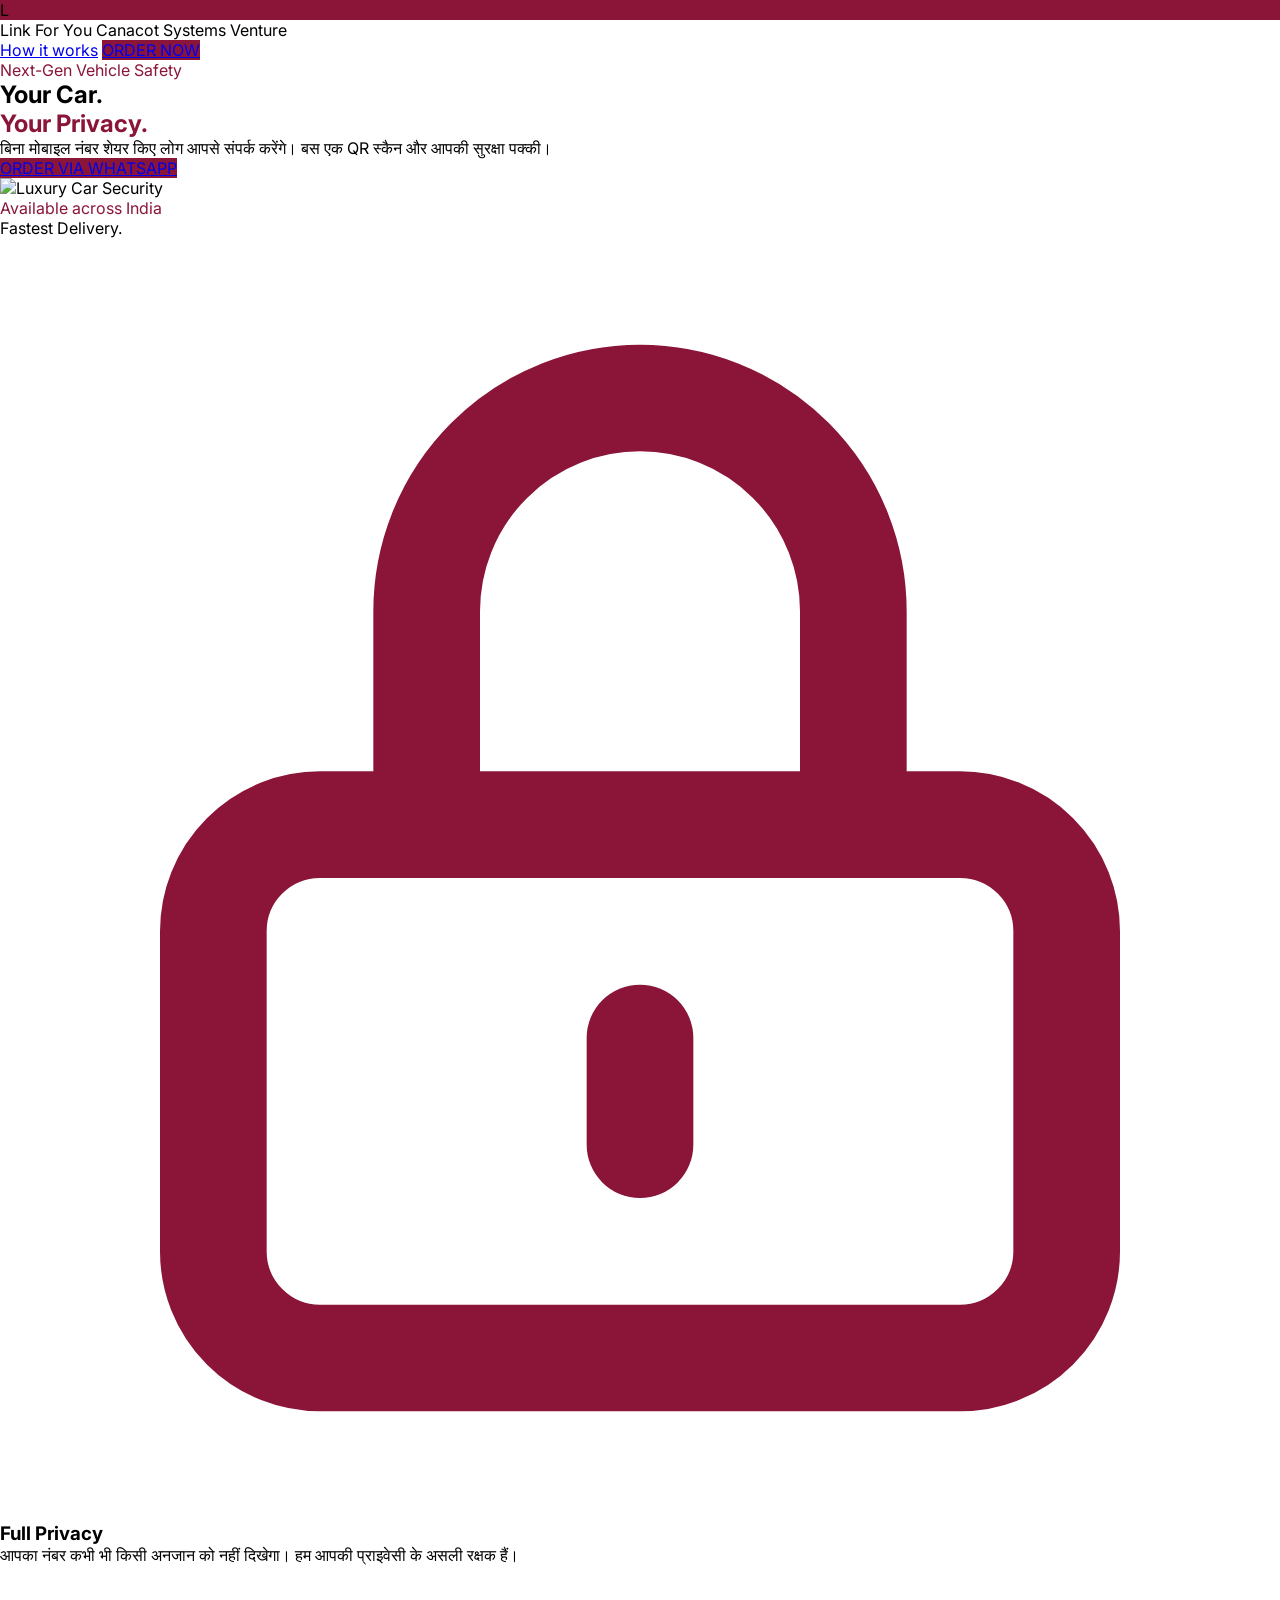
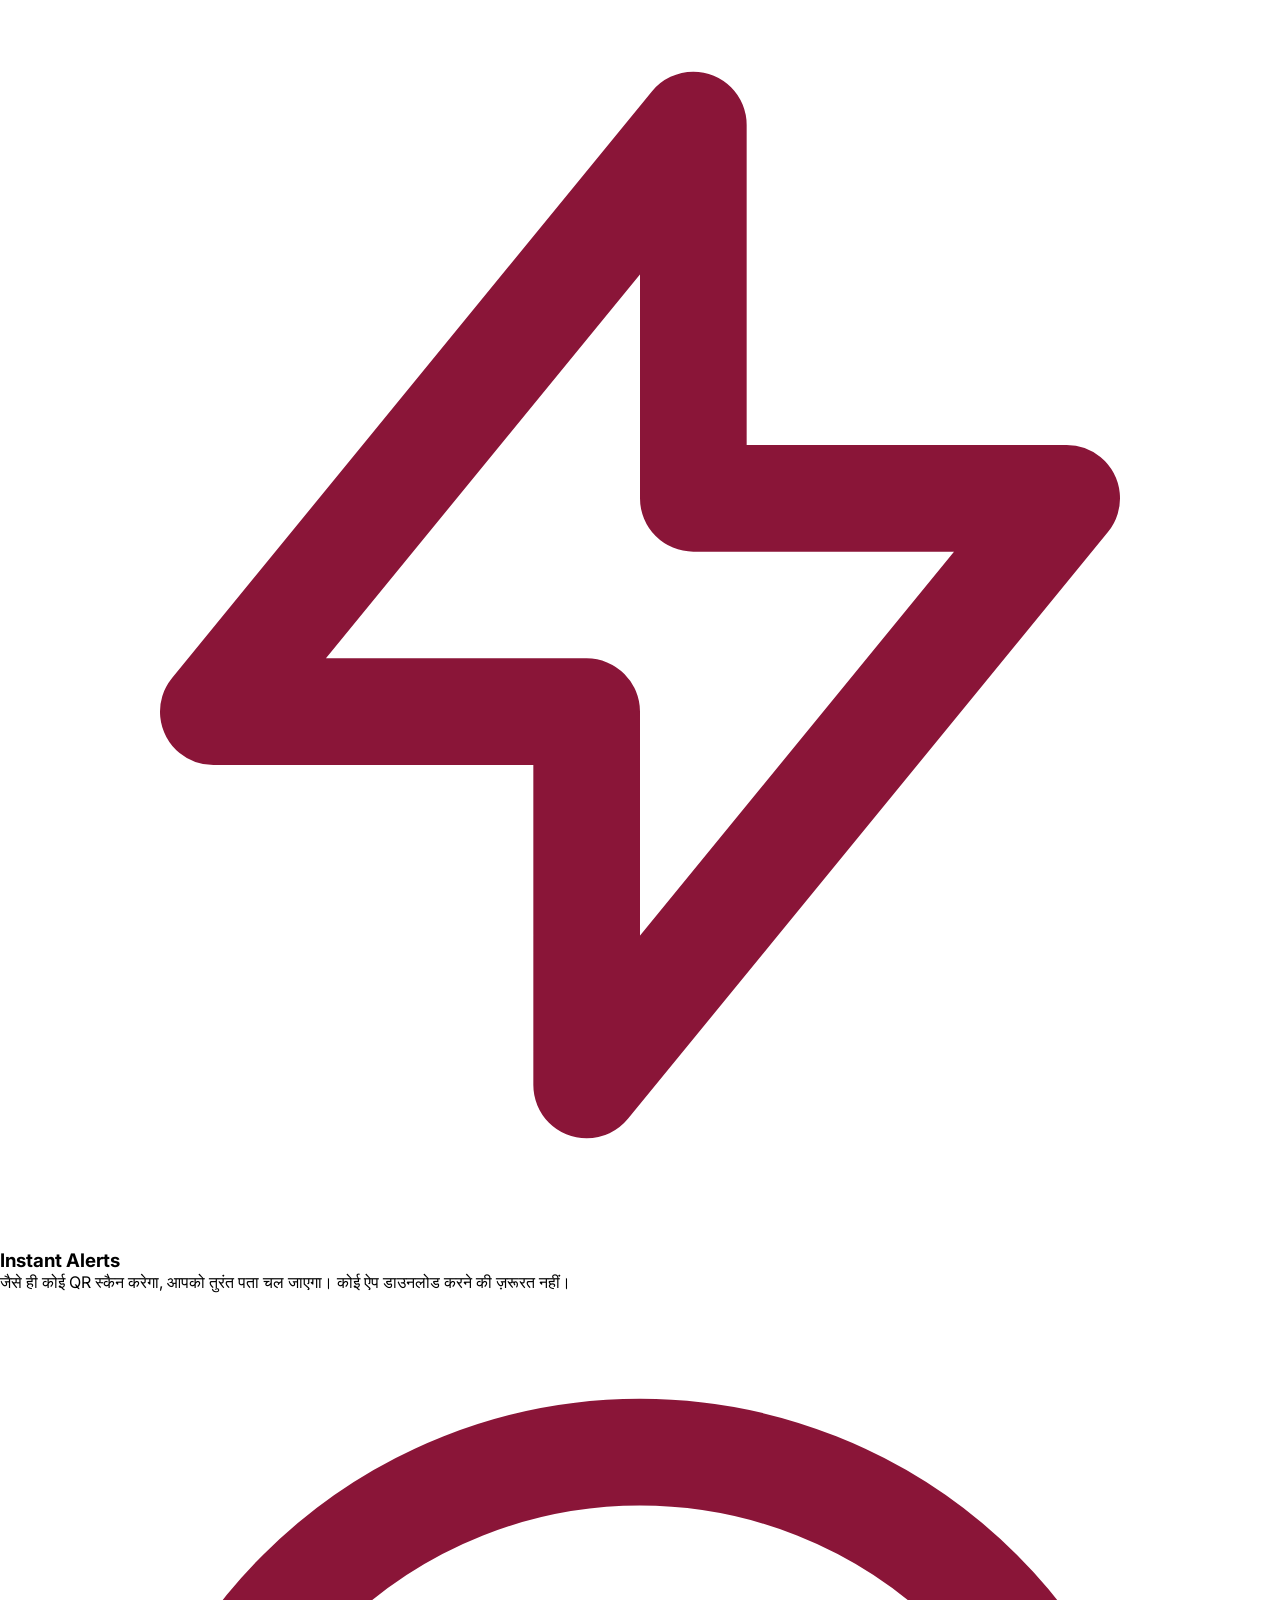
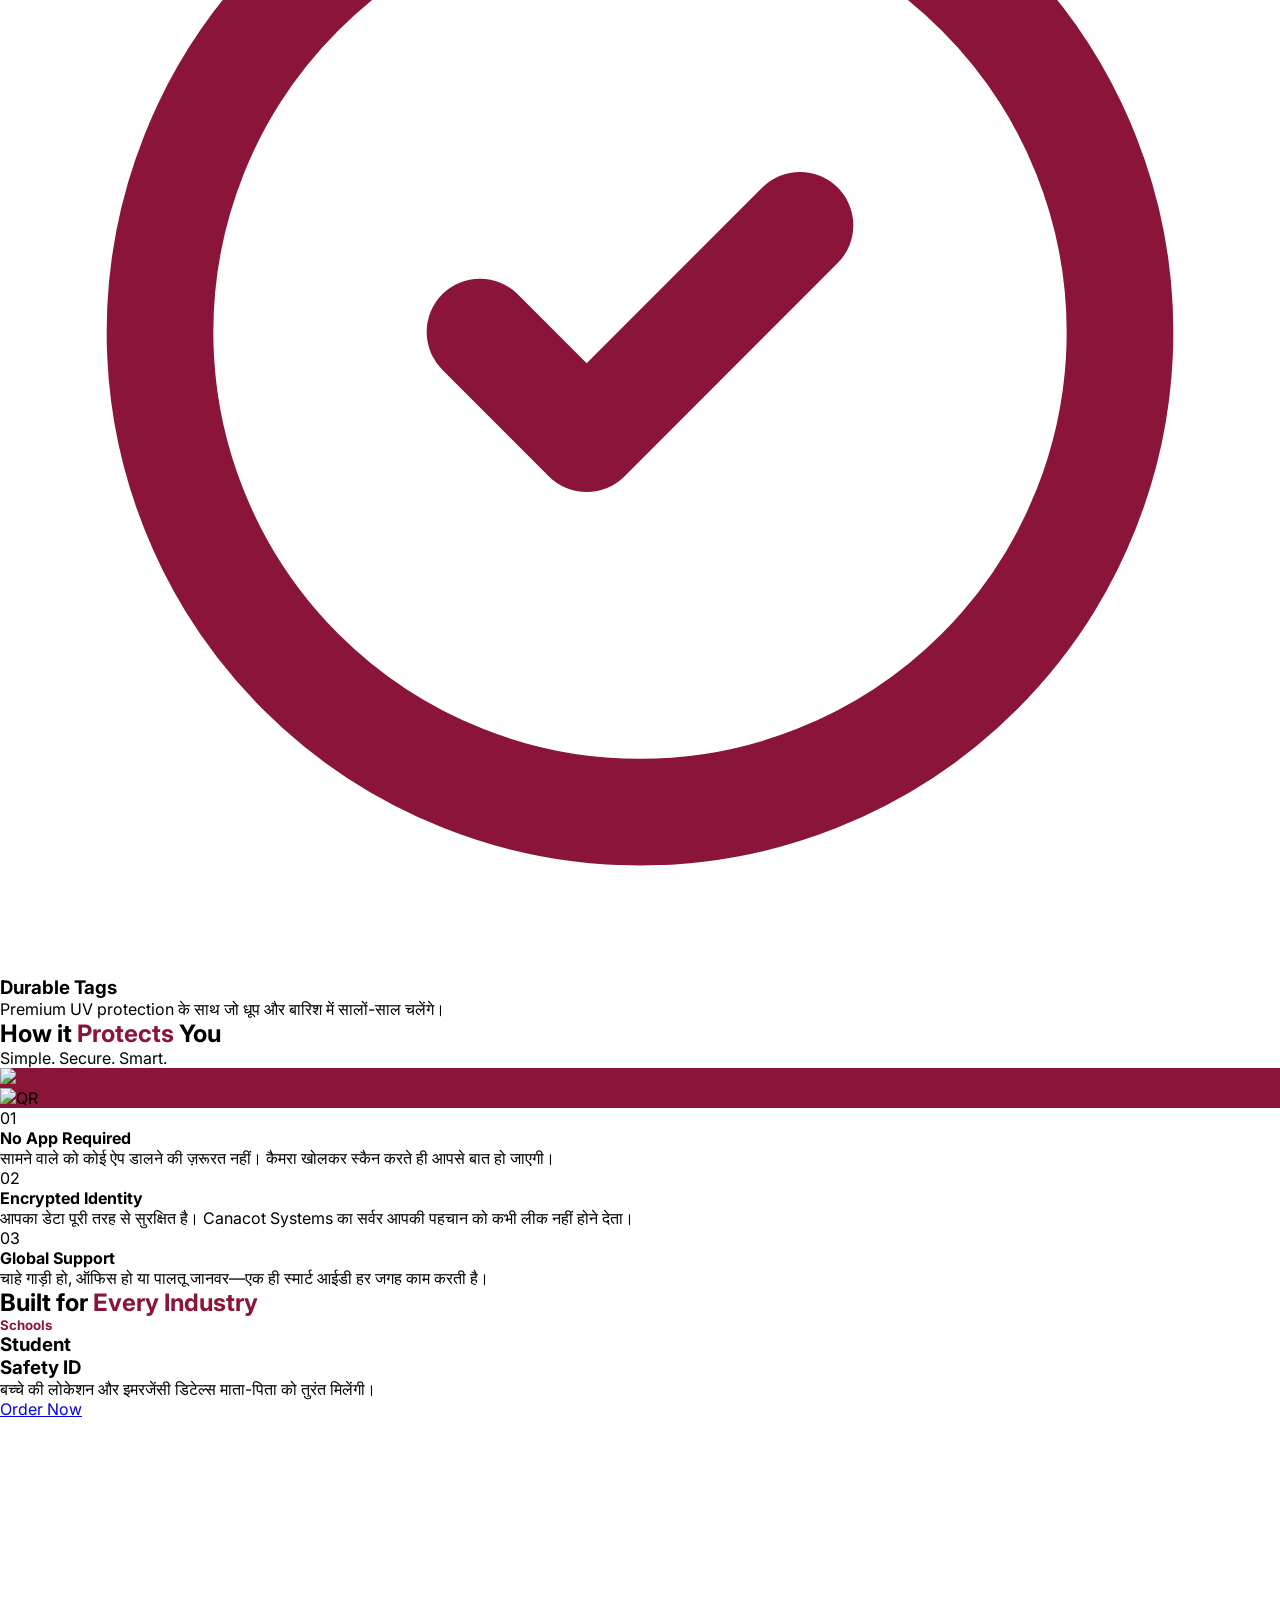
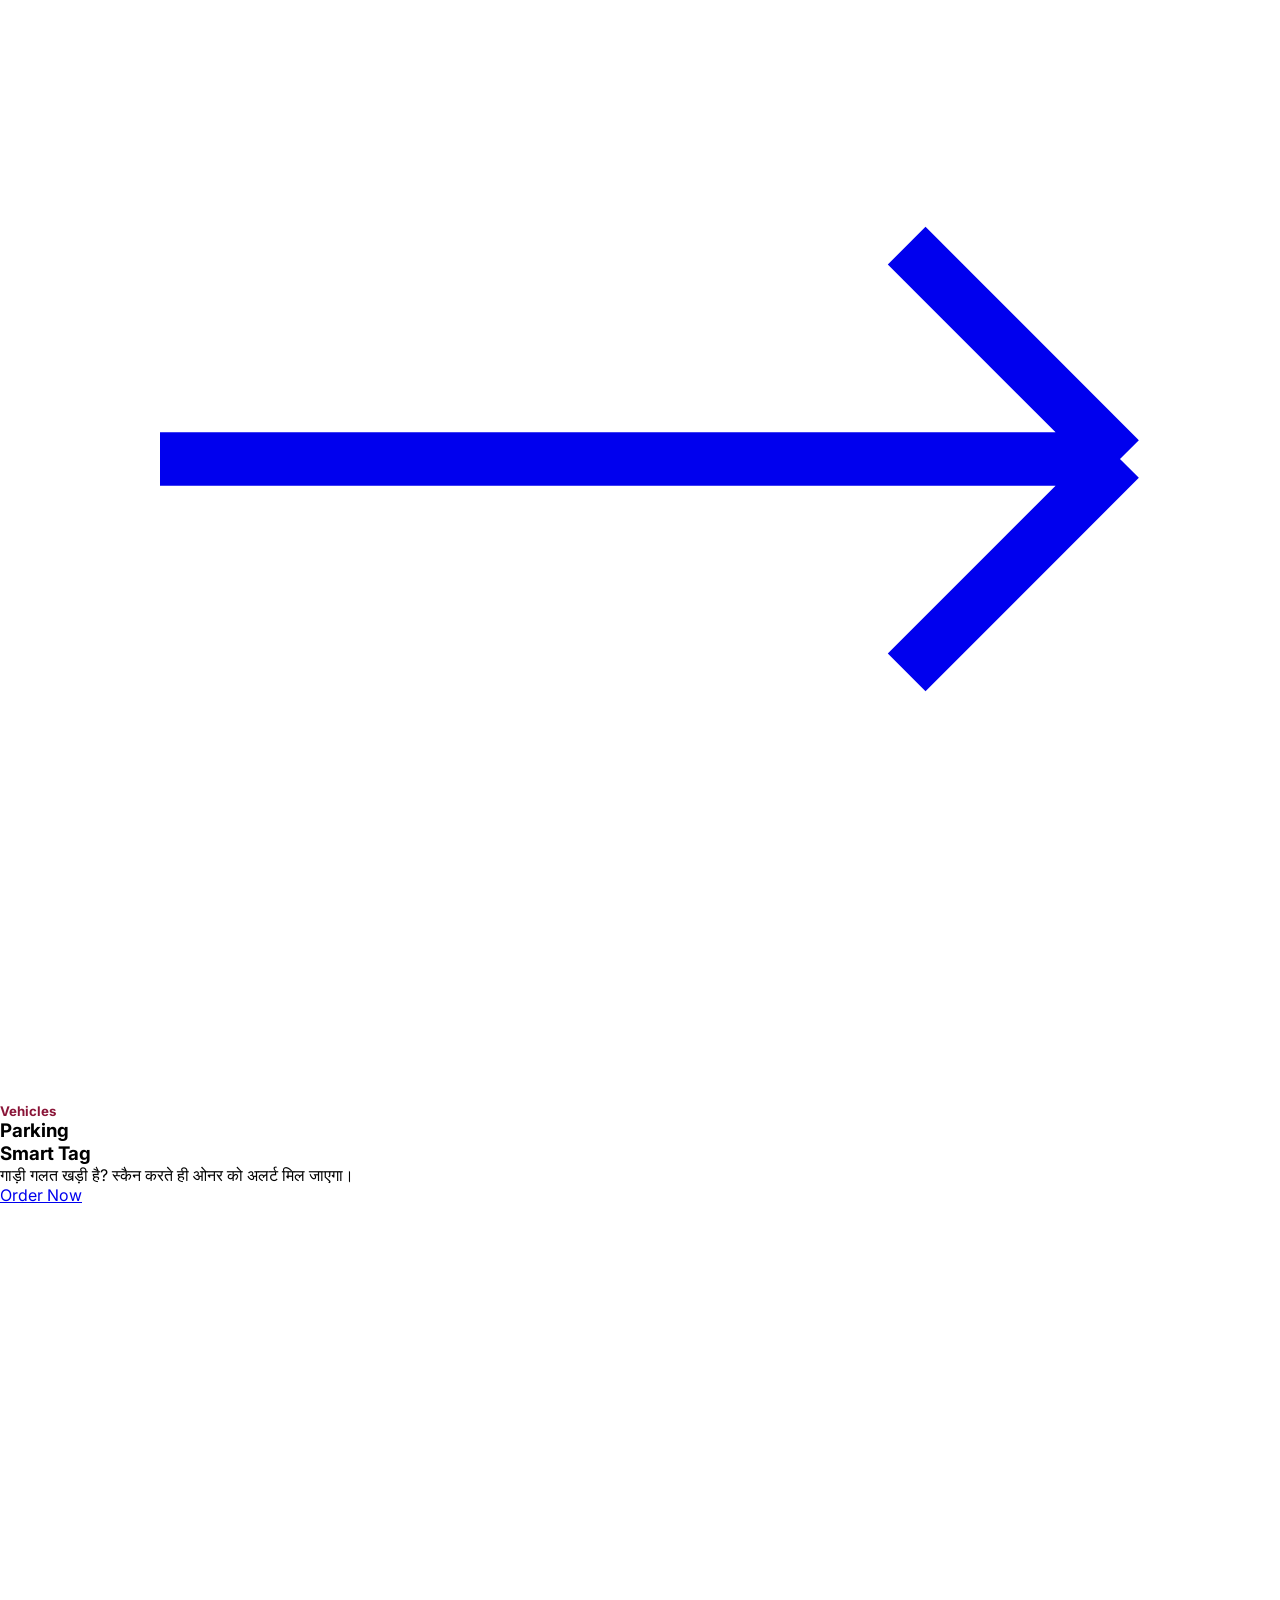
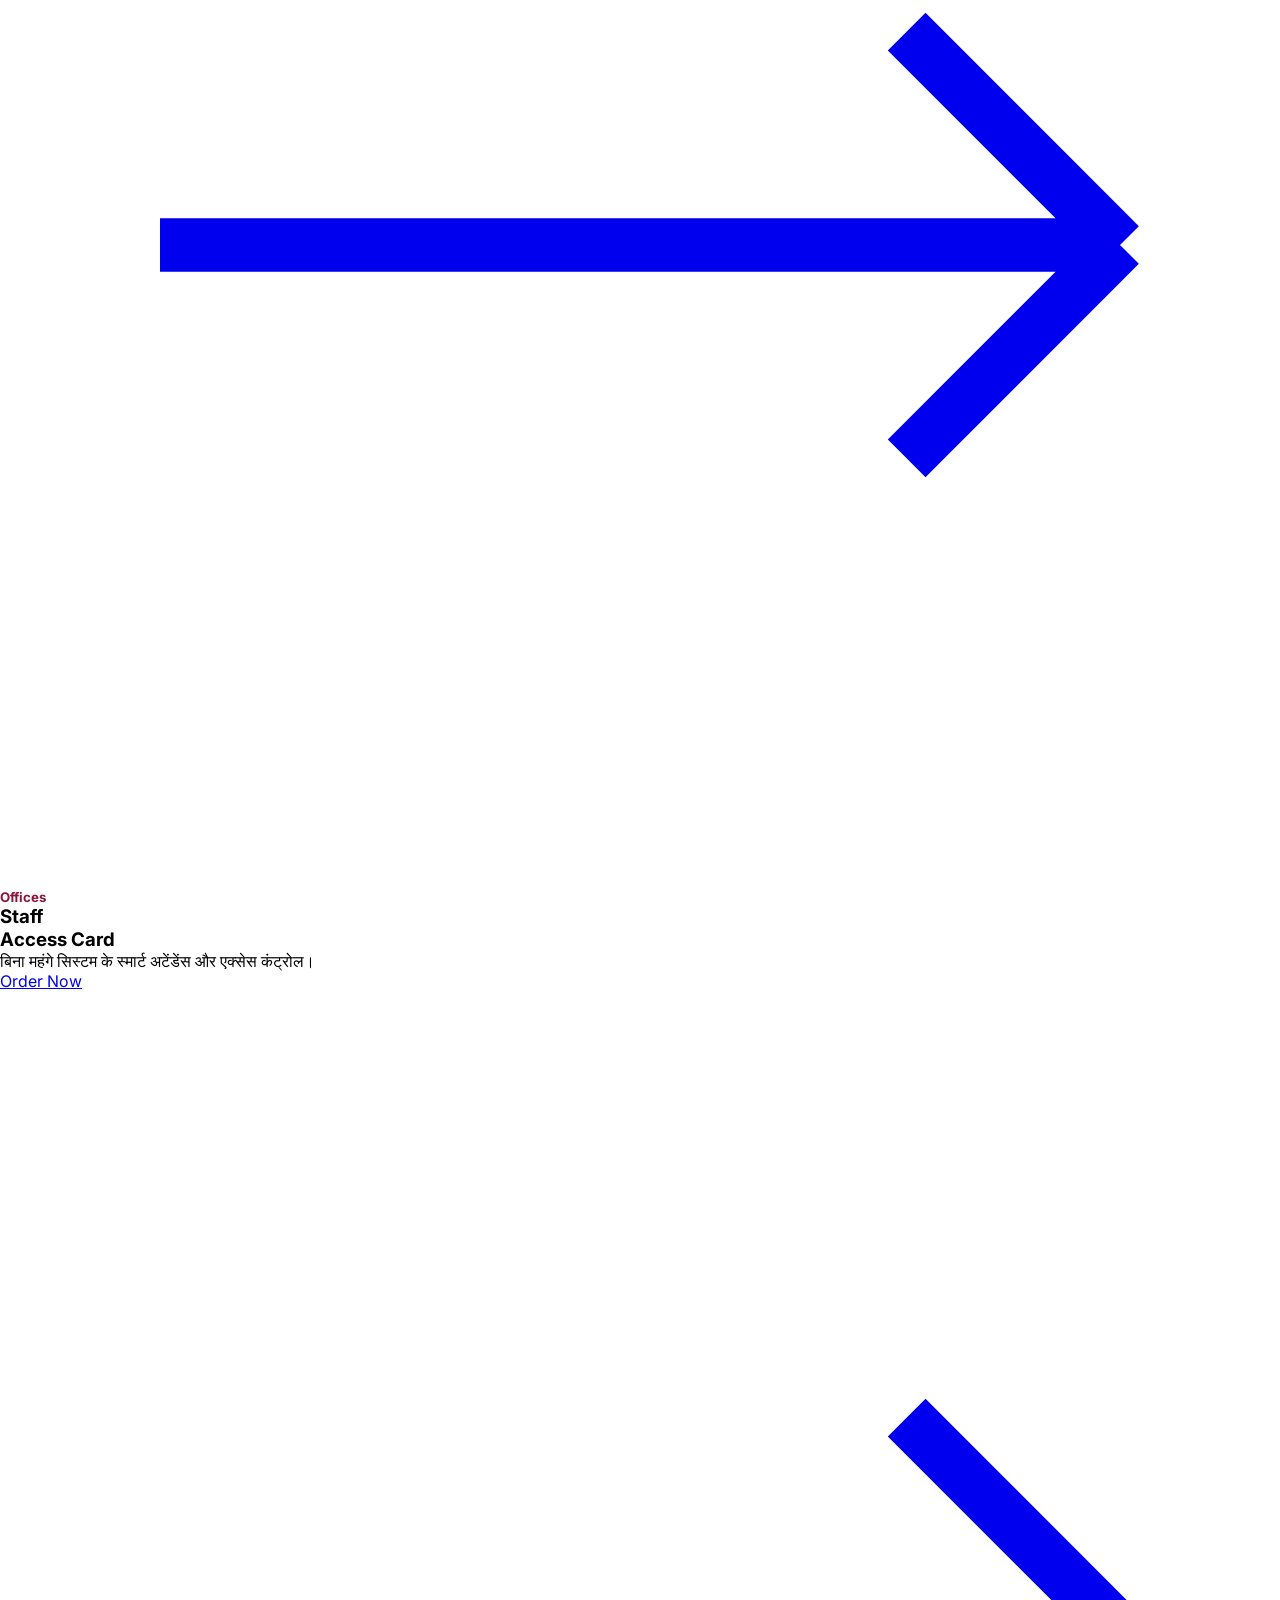
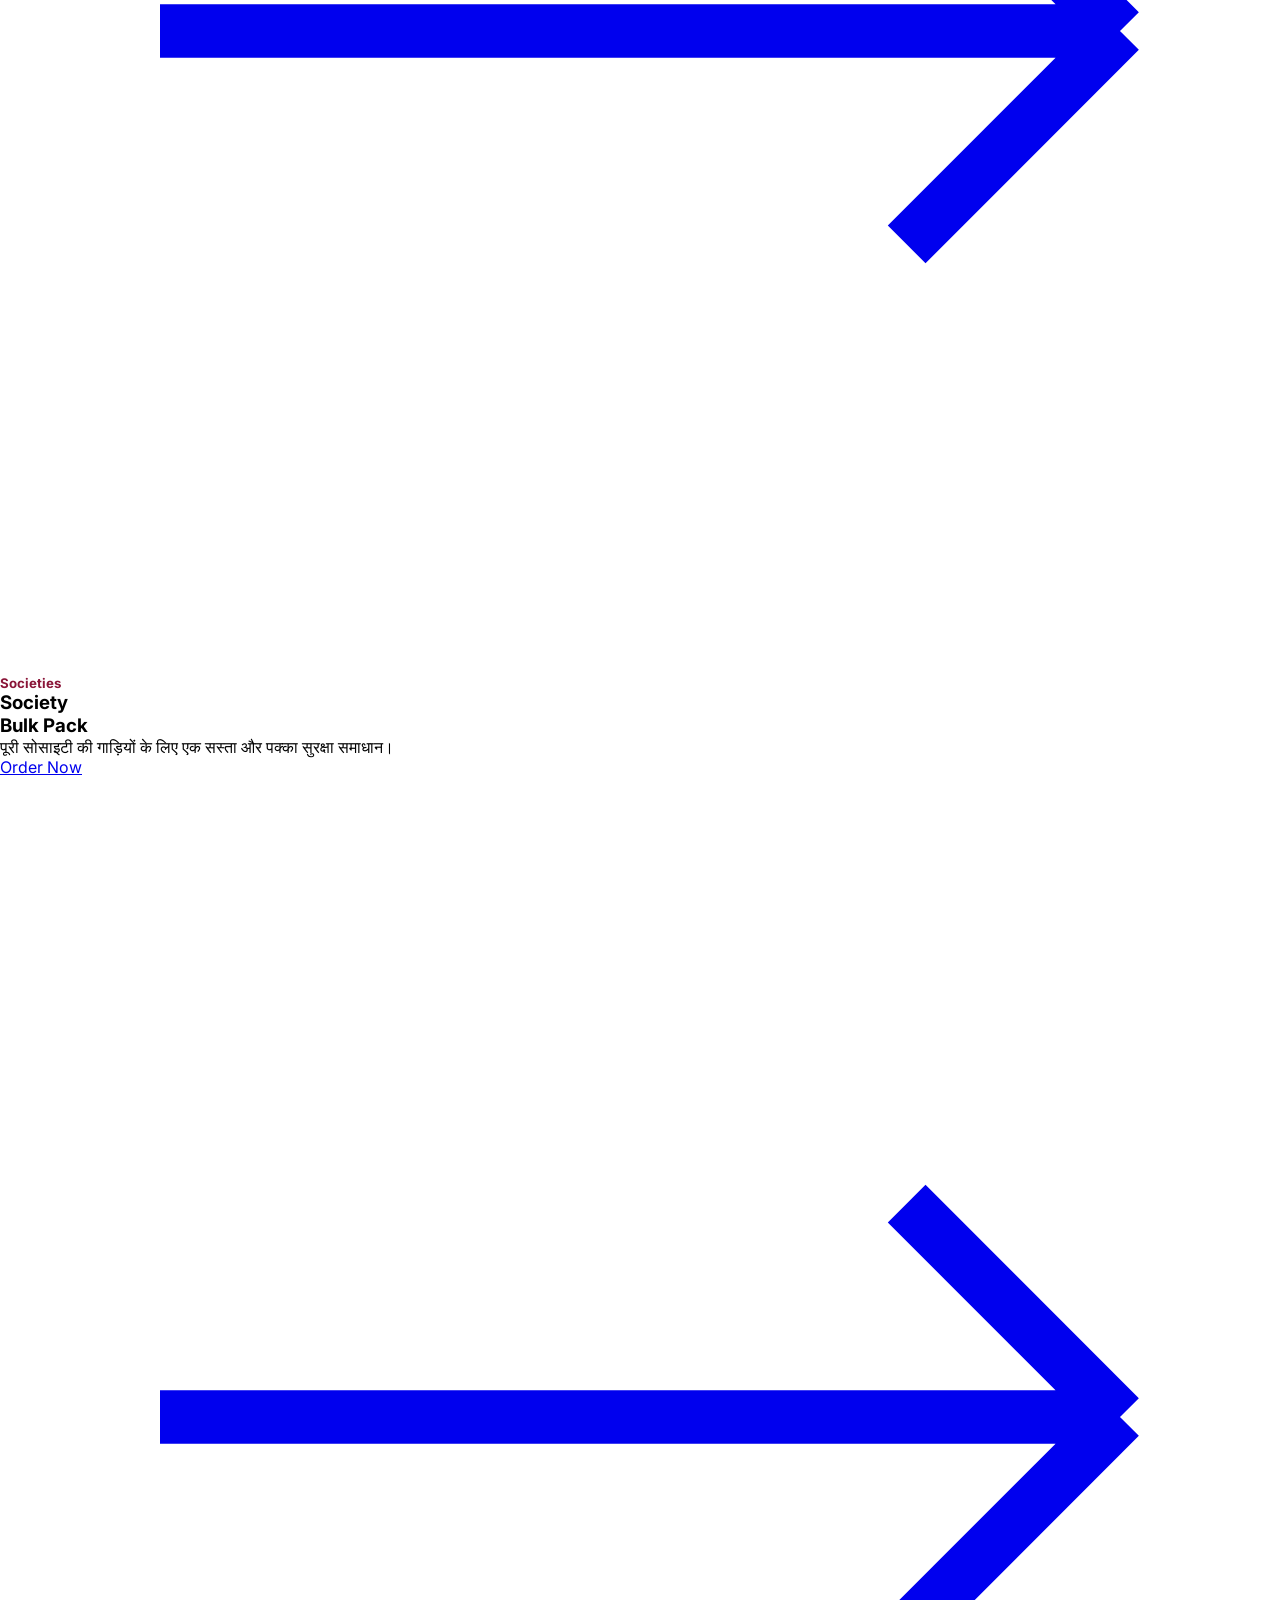
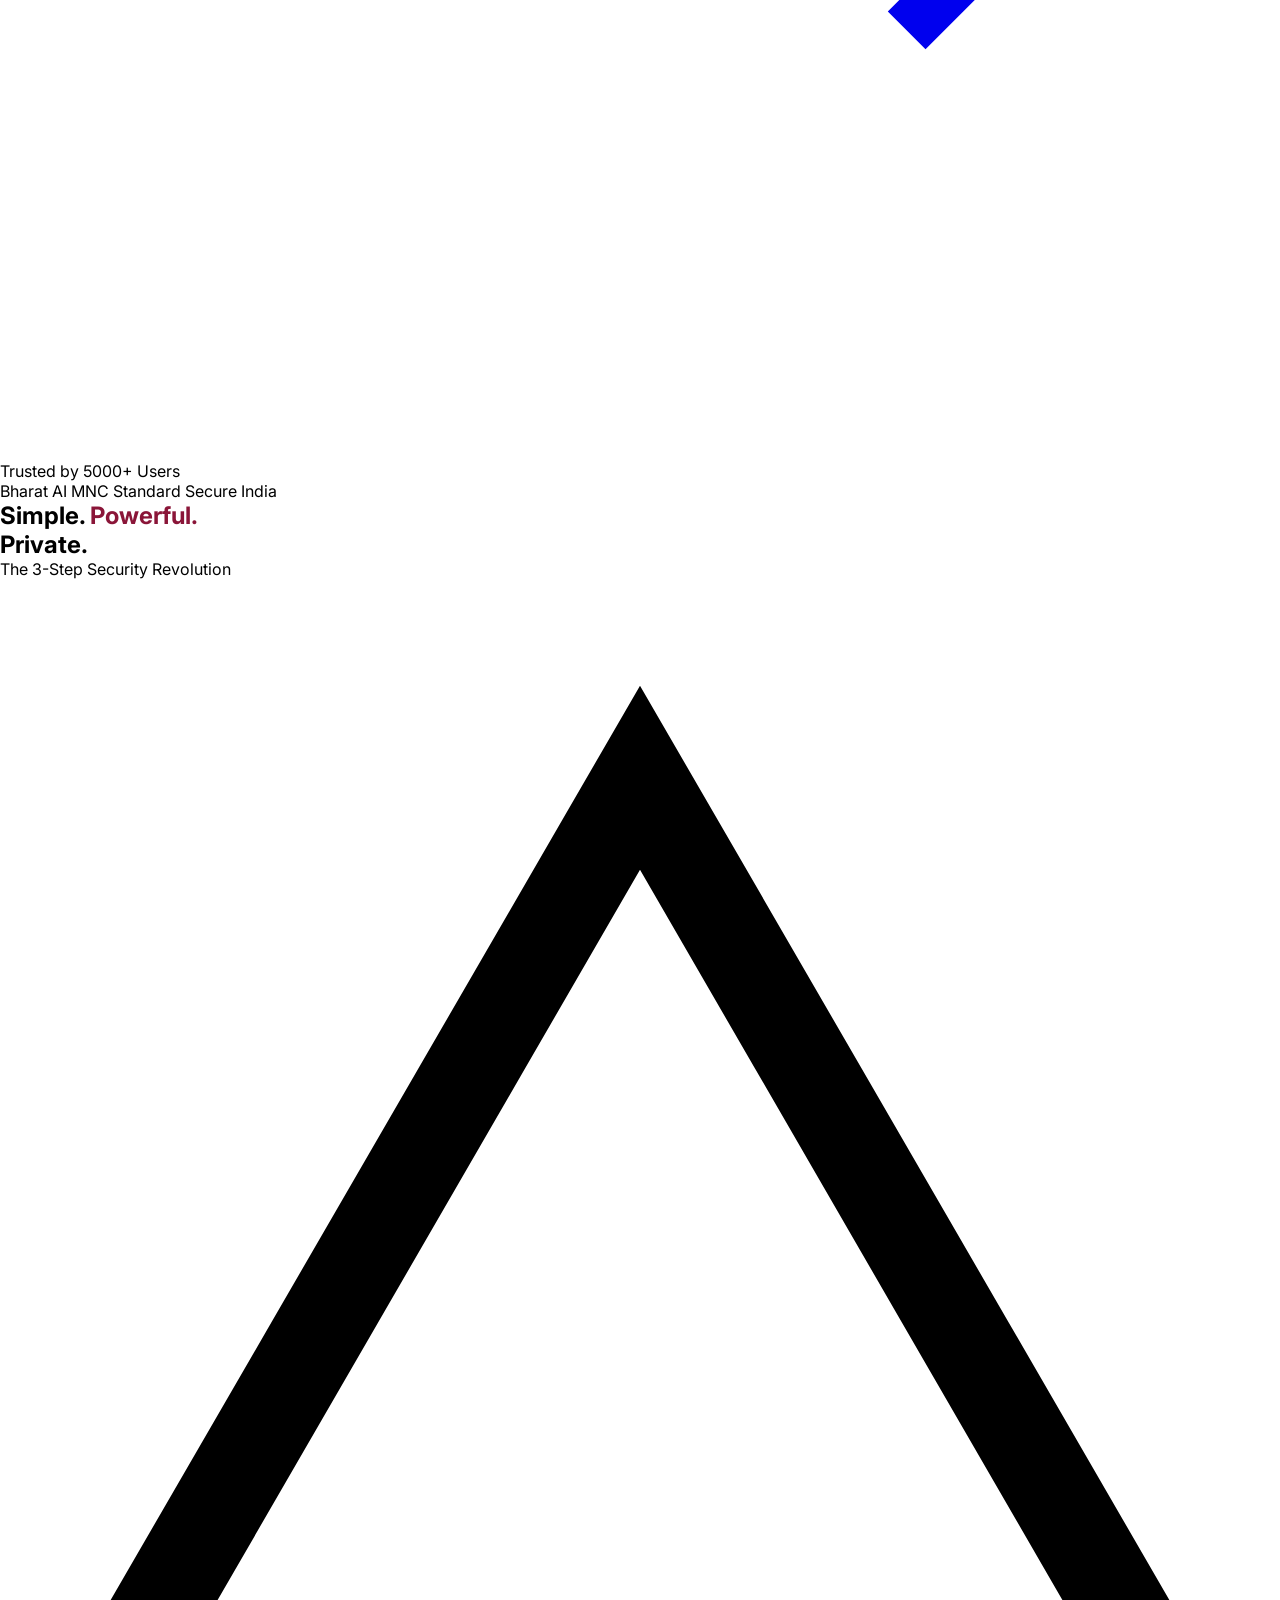
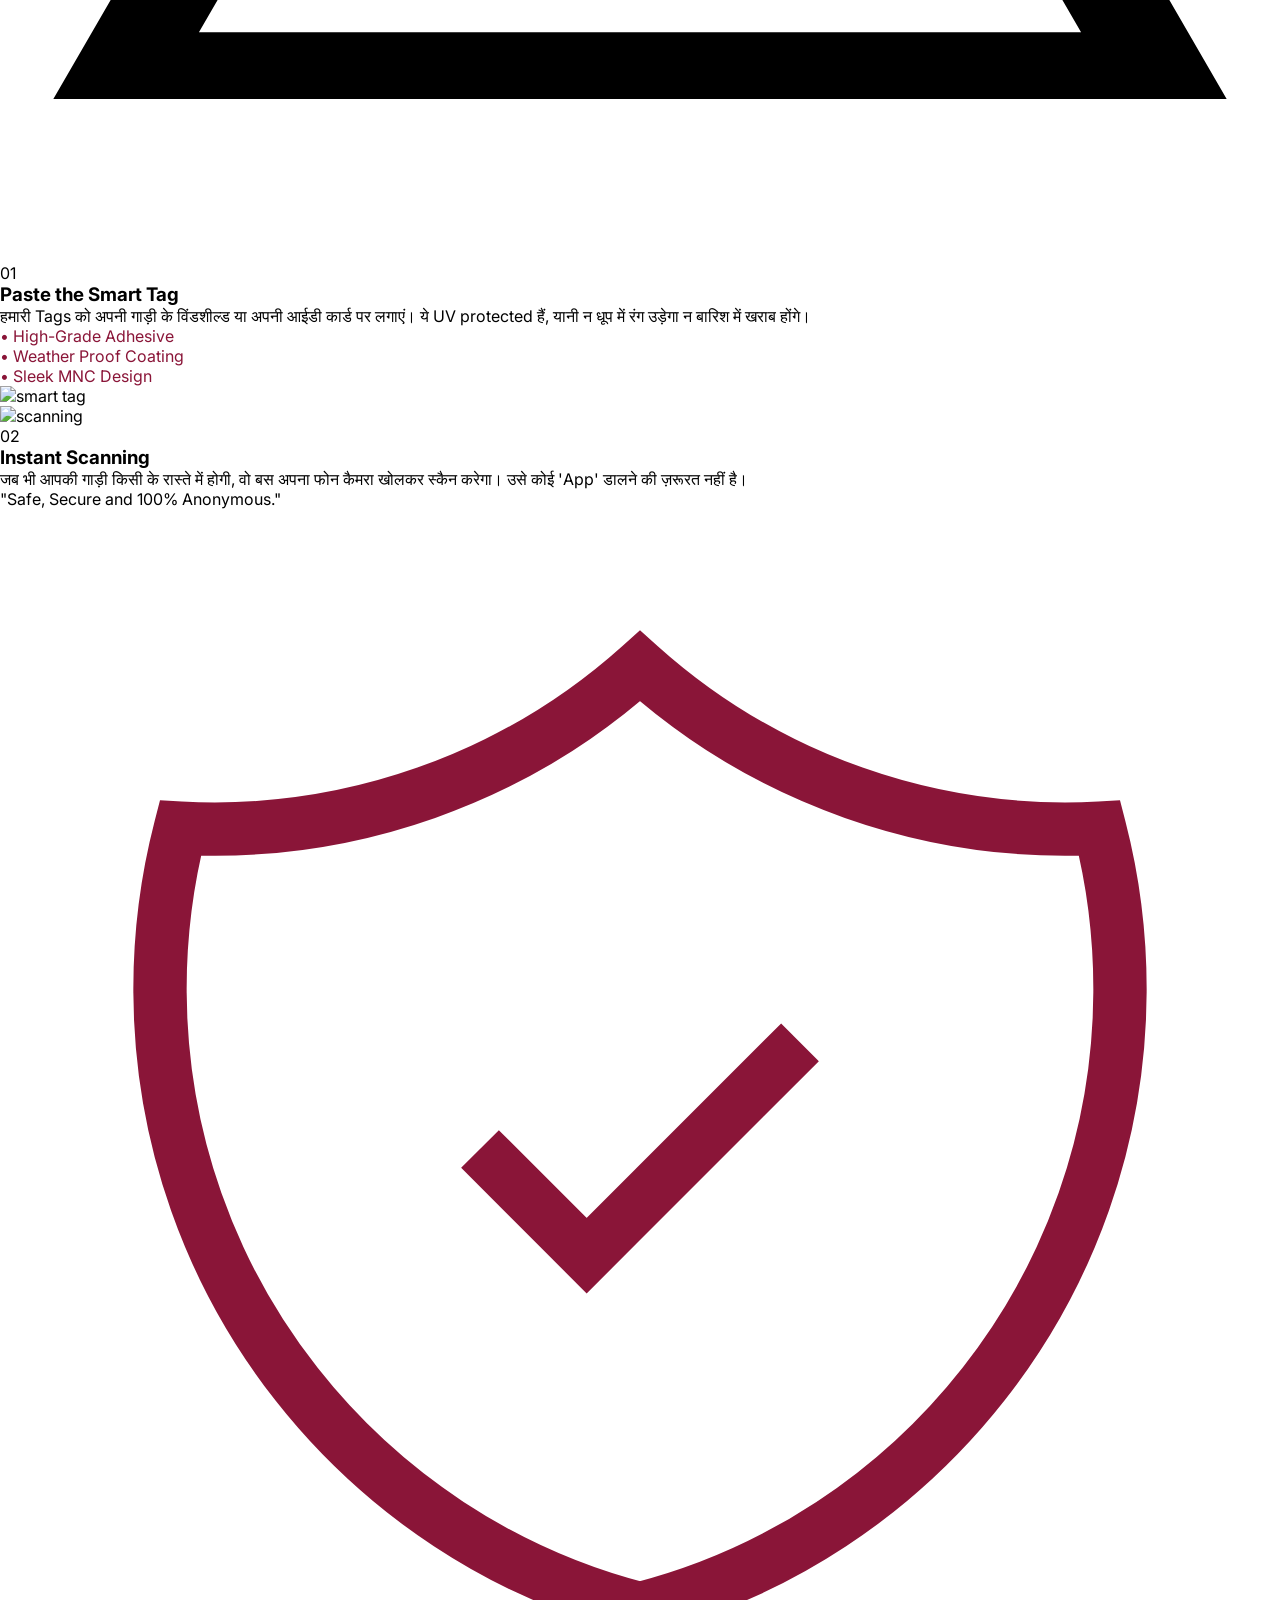
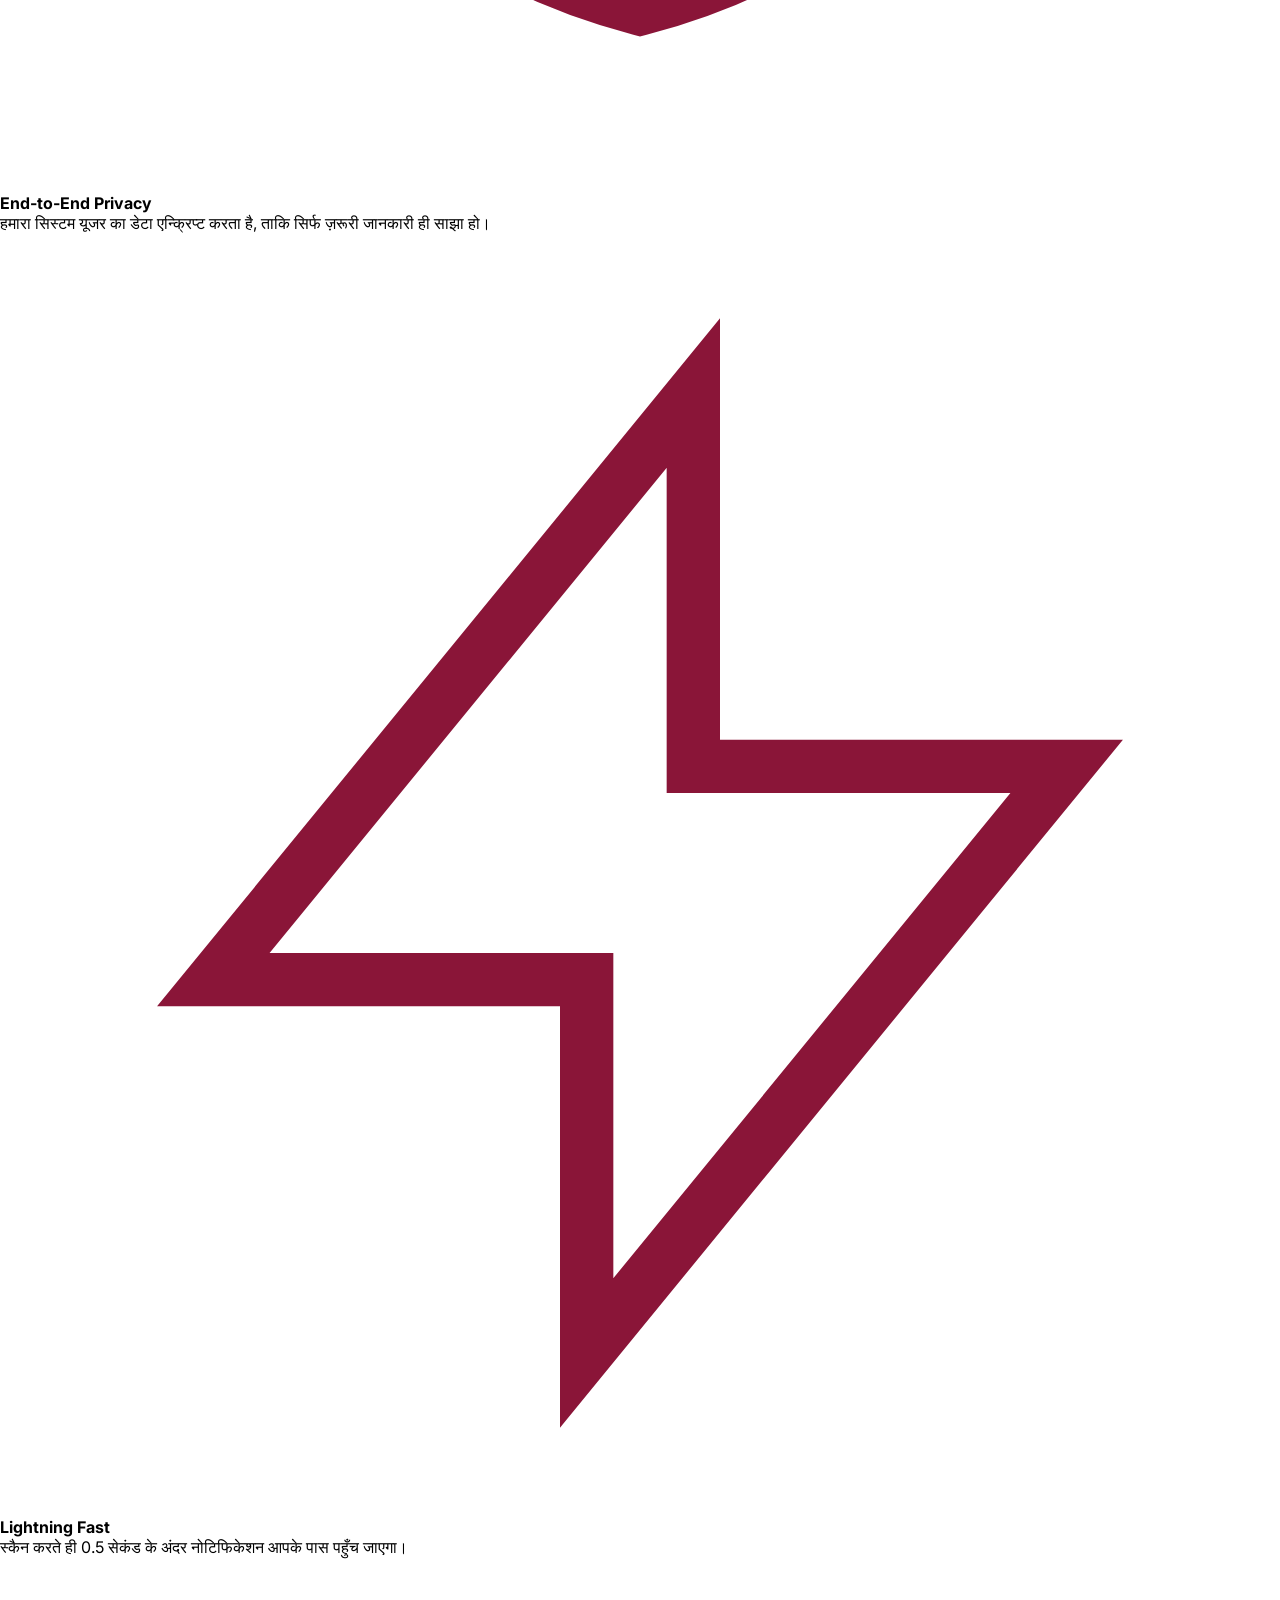
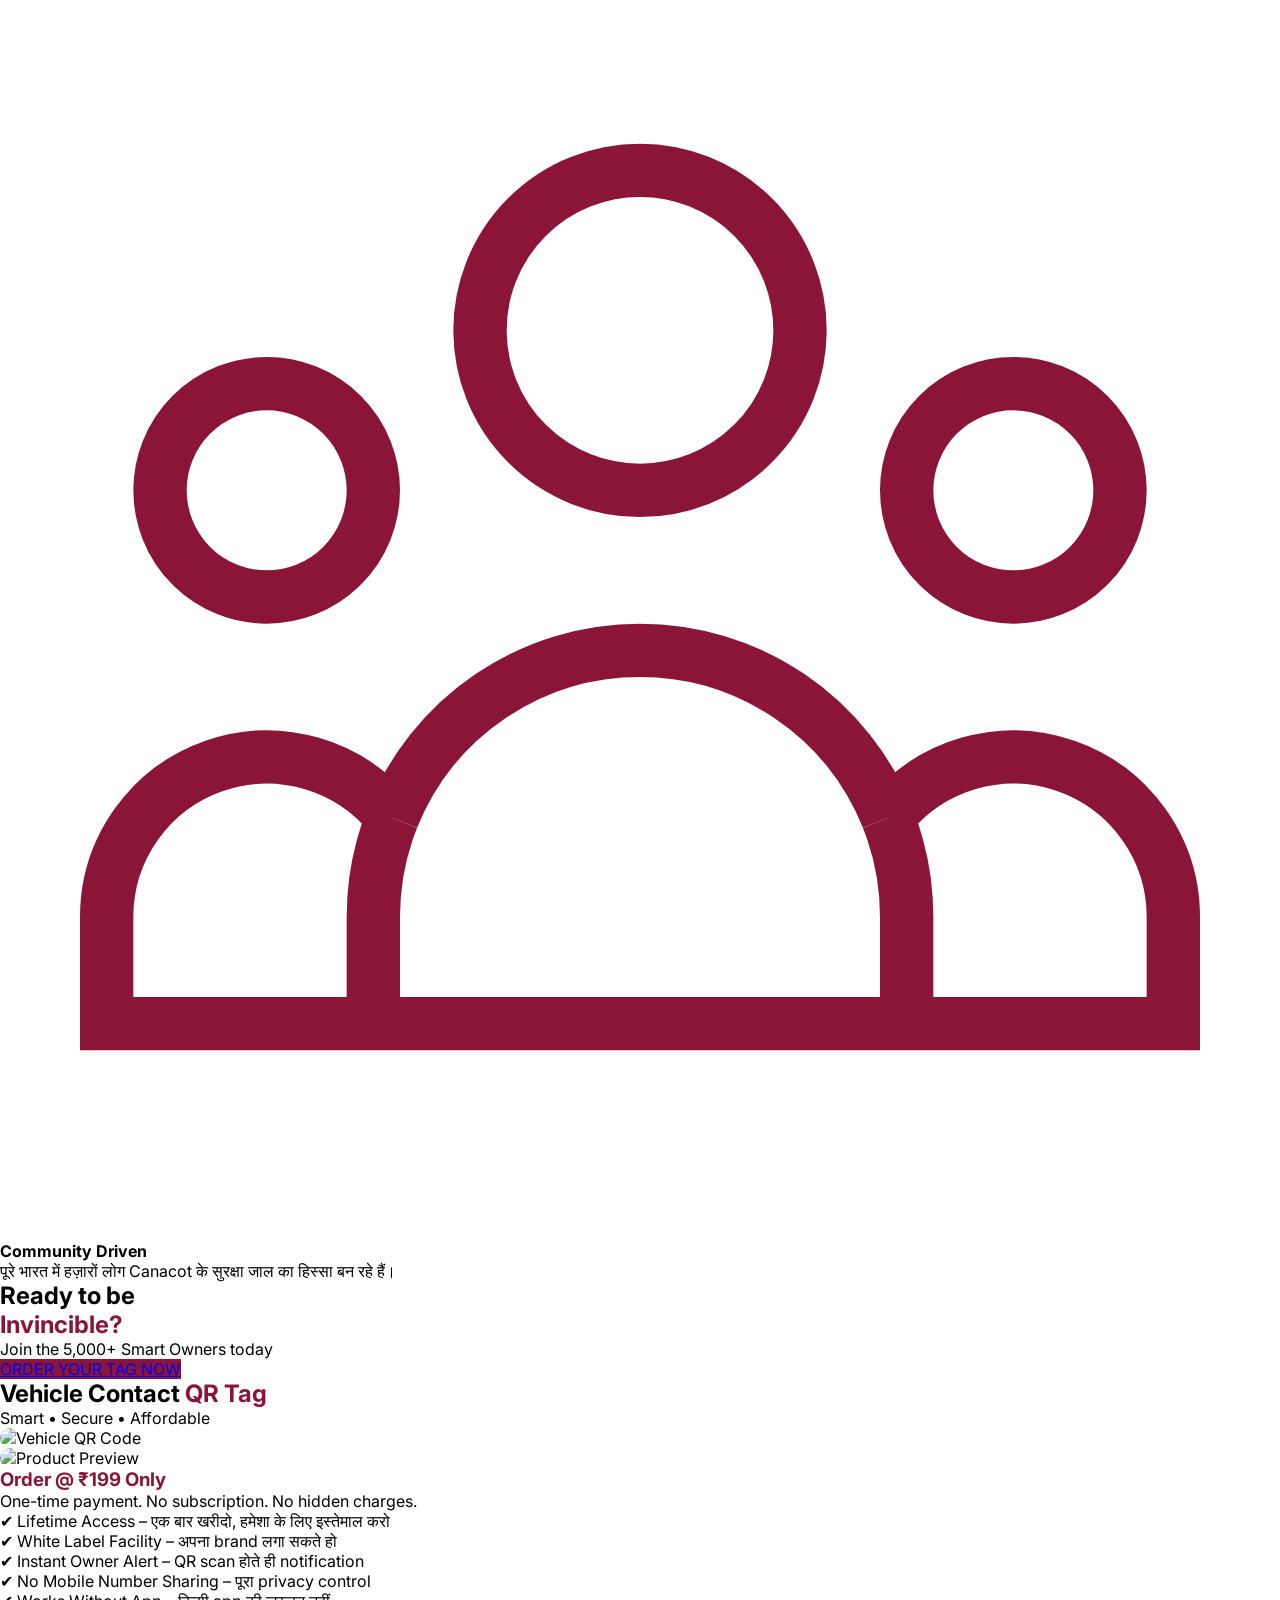
==== commit 1bad6e46: "Update fmt.Println message from 'Hello' to 'Goodbye'" ====
--- a/index.html
+++ b/index.html
@@ -30,9 +30,89 @@
         .reveal { animation: fadeInUp 0.7s ease-out forwards; }
         .animate-spin-slow { animation: spin-slow 12s linear infinite; }
         
-        /* custom smooth */
-        .transition-smooth { transition: all 0.4s cubic-bezier(0.2, 0.9, 0.4, 1.1); }
-        .hover-lift:hover { transform: translateY(-6px); }
+        /* QR Box Style */
+        .qr-box {
+            background: #ffffff;
+            border-radius: 32px;
+            overflow: hidden;
+            box-shadow: 0 20px 35px -12px rgba(0, 0, 0, 0.1);
+            transition: transform 0.3s ease, box-shadow 0.3s ease;
+        }
+        .qr-box:hover {
+            transform: translateY(-5px);
+            box-shadow: 0 25px 40px -15px rgba(138, 21, 56, 0.2);
+        }
+        .qr-box img {
+            width: 100%;
+            height: auto;
+            display: block;
+            object-fit: cover;
+        }
+        
+        /* Premium Mobile Dock */
+        .mobile-dock {
+            position: fixed;
+            bottom: 20px;
+            left: 20px;
+            right: 20px;
+            background: rgba(255, 255, 255, 0.96);
+            backdrop-filter: blur(20px);
+            border-radius: 40px;
+            border: 1px solid rgba(0, 0, 0, 0.08);
+            box-shadow: 0 10px 30px -8px rgba(0, 0, 0, 0.15);
+            display: flex;
+            align-items: center;
+            justify-content: space-around;
+            padding: 10px 20px;
+            z-index: 1000;
+        }
+        .mobile-dock a {
+            display: flex;
+            flex-direction: column;
+            align-items: center;
+            gap: 4px;
+            text-decoration: none;
+            font-size: 9px;
+            font-weight: 900;
+            text-transform: uppercase;
+            letter-spacing: 1px;
+            color: #9ca3af;
+            transition: all 0.2s ease;
+        }
+        .mobile-dock a.active,
+        .mobile-dock a:hover {
+            color: var(--maroon);
+        }
+        .mobile-dock .dot {
+            width: 6px;
+            height: 6px;
+            background-color: var(--maroon);
+            border-radius: 50%;
+            margin-bottom: 2px;
+        }
+        .mobile-dock .center-btn {
+            background-color: var(--maroon);
+            width: 56px;
+            height: 56px;
+            border-radius: 28px;
+            display: flex;
+            align-items: center;
+            justify-content: center;
+            margin-top: -30px;
+            box-shadow: 0 8px 20px rgba(138, 21, 56, 0.4);
+            border: 3px solid white;
+            font-size: 28px;
+            font-weight: bold;
+            color: white !important;
+        }
+        .mobile-dock .center-btn:hover {
+            transform: scale(1.05);
+            background-color: #6e102d;
+        }
+        
+        @media (min-width: 768px) {
+            .mobile-dock { display: none; }
+        }
     </style>
 </head>
 <body class="overflow-x-hidden">
@@ -208,8 +288,8 @@
             <span class="text-xl font-black uppercase tracking-tighter">MNC Standard</span>
             <span class="text-xl font-black uppercase tracking-tighter">Secure India</span>
         </div>
-                      </div>
-                      <!-- ============== NEW SECTION: HOW IT WORKS (DETAILED) ============== -->
+                  </div>
+                  <!-- ============== NEW SECTION: HOW IT WORKS (DETAILED) ============== -->
 <section id="how-it-works" class="py-32 bg-white relative overflow-hidden">
     <div class="max-w-7xl mx-auto px-6">
         <div class="flex flex-col md:flex-row justify-between items-end mb-24 gap-8">
@@ -314,7 +394,7 @@
 </section>
 
 <!-- ===============================
-     VEHICLE QR PRODUCT SECTION
+     VEHICLE QR PRODUCT SECTION (FIXED - SINGLE HERO IMAGE LAYOUT)
 ================================ -->
 <section class="py-24 bg-gray-50 px-6">
     <div class="max-w-7xl mx-auto">
@@ -329,30 +409,24 @@
             </p>
         </div>
 
-        <!-- Grid -->
+        <!-- Grid with FIXED single-hero image layout (NO broken grid) -->
         <div class="grid md:grid-cols-2 gap-12 items-center">
 
-            <!-- Images -->
-            <div class="grid grid-cols-2 gap-4">
-                <div class="aspect-square overflow-hidden rounded-3xl shadow-lg">
-                    <img src="https://api.qrserver.com/v1/create-qr-code/?size=300x300&data=VehicleQR" 
-                         class="w-full h-full object-cover">
-                </div>
-                <div class="aspect-square overflow-hidden rounded-3xl shadow-lg">
-                    <img src="https://images.unsplash.com/photo-1605559424843-9e4c228bf1c2?q=80&w=500" 
-                         class="w-full h-full object-cover">
-                </div>
-                <div class="aspect-square overflow-hidden rounded-3xl shadow-lg">
-                    <img src="https://images.unsplash.com/photo-1552519507-da3b142c6e3d?q=80&w=500" 
-                         class="w-full h-full object-cover">
-                </div>
-                <div class="aspect-square overflow-hidden rounded-3xl shadow-lg">
-                    <img src="https://api.qrserver.com/v1/create-qr-code/?size=300x300&data=SecureQR" 
-                         class="w-full h-full object-cover">
-                </div>
-            </div>
-
-            <!-- Content -->
+            <!-- LEFT: SINGLE COLUMN IMAGES - FIXED (no grid-cols-2) -->
+            <div class="flex flex-col gap-5">
+                <!-- BIG QR -->
+                <div class="qr-box">
+                    <img src="https://api.qrserver.com/v1/create-qr-code/?size=400x400&data=VehicleQR" 
+                         class="w-full h-auto" alt="Vehicle QR Code">
+                </div>
+                <!-- REAL PRODUCT IMAGE -->
+                <div class="qr-box">
+                    <img src="https://images.unsplash.com/photo-1492144534655-ae79c964c9d7?q=80&w=1000" 
+                         class="w-full h-auto" alt="Product Preview">
+                </div>
+            </div>
+
+            <!-- RIGHT: Content -->
             <div class="space-y-8">
 
                 <!-- Price -->
@@ -386,7 +460,7 @@
 </section>
 
 <!-- ===============================
-     BUSINESS VISITING CARD SECTION (NEW)
+     BUSINESS VISITING CARD SECTION (FIXED - SINGLE HERO IMAGE LAYOUT)
 ================================ -->
 <section class="py-24 bg-white px-6">
     <div class="max-w-7xl mx-auto">
@@ -401,30 +475,24 @@
             </p>
         </div>
 
-        <!-- Grid -->
+        <!-- Grid with FIXED single-hero image layout -->
         <div class="grid md:grid-cols-2 gap-12 items-center">
 
-            <!-- Left: Images -->
-            <div class="grid grid-cols-2 gap-4">
-                <div class="aspect-square overflow-hidden rounded-3xl shadow-lg">
-                    <img src="https://api.qrserver.com/v1/create-qr-code/?size=300x300&data=BusinessCardQR" 
-                         class="w-full h-full object-cover">
-                </div>
-                <div class="aspect-square overflow-hidden rounded-3xl shadow-lg">
-                    <img src="https://images.unsplash.com/photo-1556741533-6e6a62bd8b49?q=80&w=500" 
-                         class="w-full h-full object-cover">
-                </div>
-                <div class="aspect-square overflow-hidden rounded-3xl shadow-lg">
-                    <img src="https://images.unsplash.com/photo-1581090700227-1e8c7c3c9d2b?q=80&w=500" 
-                         class="w-full h-full object-cover">
-                </div>
-                <div class="aspect-square overflow-hidden rounded-3xl shadow-lg">
-                    <img src="https://api.qrserver.com/v1/create-qr-code/?size=300x300&data=MyBusinessProfile" 
-                         class="w-full h-full object-cover">
-                </div>
-            </div>
-
-            <!-- Right: Content -->
+            <!-- LEFT: SINGLE COLUMN IMAGES - FIXED (no grid-cols-2) -->
+            <div class="flex flex-col gap-5">
+                <!-- BIG QR -->
+                <div class="qr-box">
+                    <img src="https://api.qrserver.com/v1/create-qr-code/?size=400x400&data=BusinessCardQR" 
+                         class="w-full h-auto" alt="Business Card QR Code">
+                </div>
+                <!-- REAL BUSINESS IMAGE -->
+                <div class="qr-box">
+                    <img src="https://images.unsplash.com/photo-1556741533-6e6a62bd8b49?q=80&w=1000" 
+                         class="w-full h-auto" alt="Business Preview">
+                </div>
+            </div>
+
+            <!-- RIGHT: Content -->
             <div class="space-y-8">
 
                 <!-- Price -->
@@ -455,8 +523,8 @@
             </div>
         </div>
     </div>
-</section>
-    <!-- Main Footer (clean, no black backgrounds) -->
+                          </section>
+                              <!-- Main Footer (clean, no black backgrounds) -->
     <footer class="bg-gray-50 pt-32 pb-12 px-6 border-t border-gray-100">
         <div class="max-w-7xl mx-auto grid md:grid-cols-4 gap-16 pb-24 border-b border-gray-200">
             <div class="col-span-2 space-y-8">
@@ -493,17 +561,17 @@
         </div>
     </footer>
 
-    <!-- Mobile bottom dock - clean white/light version -->
-    <div class="md:hidden fixed bottom-6 left-6 right-6 h-20 bg-white/95 backdrop-blur-xl rounded-[30px] border border-gray-200 shadow-lg z-[100] flex items-center justify-around px-4">
-        <a href="#" class="flex flex-col items-center gap-1">
-            <div class="w-2 h-2 rounded-full bg-maroon mb-1"></div>
-            <span class="text-[8px] font-black text-gray-800 uppercase tracking-widest">Home</span>
+    <!-- PREMIUM MOBILE BOTTOM NAVIGATION - FIXED (REPLACED) -->
+    <div class="mobile-dock">
+        <a href="#">
+            <span class="dot"></span>
+            <p>Home</p>
         </a>
-        <a href="https://wa.me/919899873021" class="w-14 h-14 bg-maroon rounded-2xl -mt-10 flex items-center justify-center shadow-2xl shadow-maroon/40 border-4 border-white">
-            <svg class="w-6 h-6 text-white" fill="none" stroke="currentColor" viewBox="0 0 24 24"><path d="M12 4v16m8-8H4" stroke-width="3"></path></svg>
+        <a href="https://wa.me/919899873021" class="center-btn">
+            +
         </a>
-        <a href="#how-it-works" class="flex flex-col items-center gap-1">
-            <span class="text-[8px] font-black text-gray-500 uppercase tracking-widest">About</span>
+        <a href="#how-it-works">
+            <p>About</p>
         </a>
     </div>
 
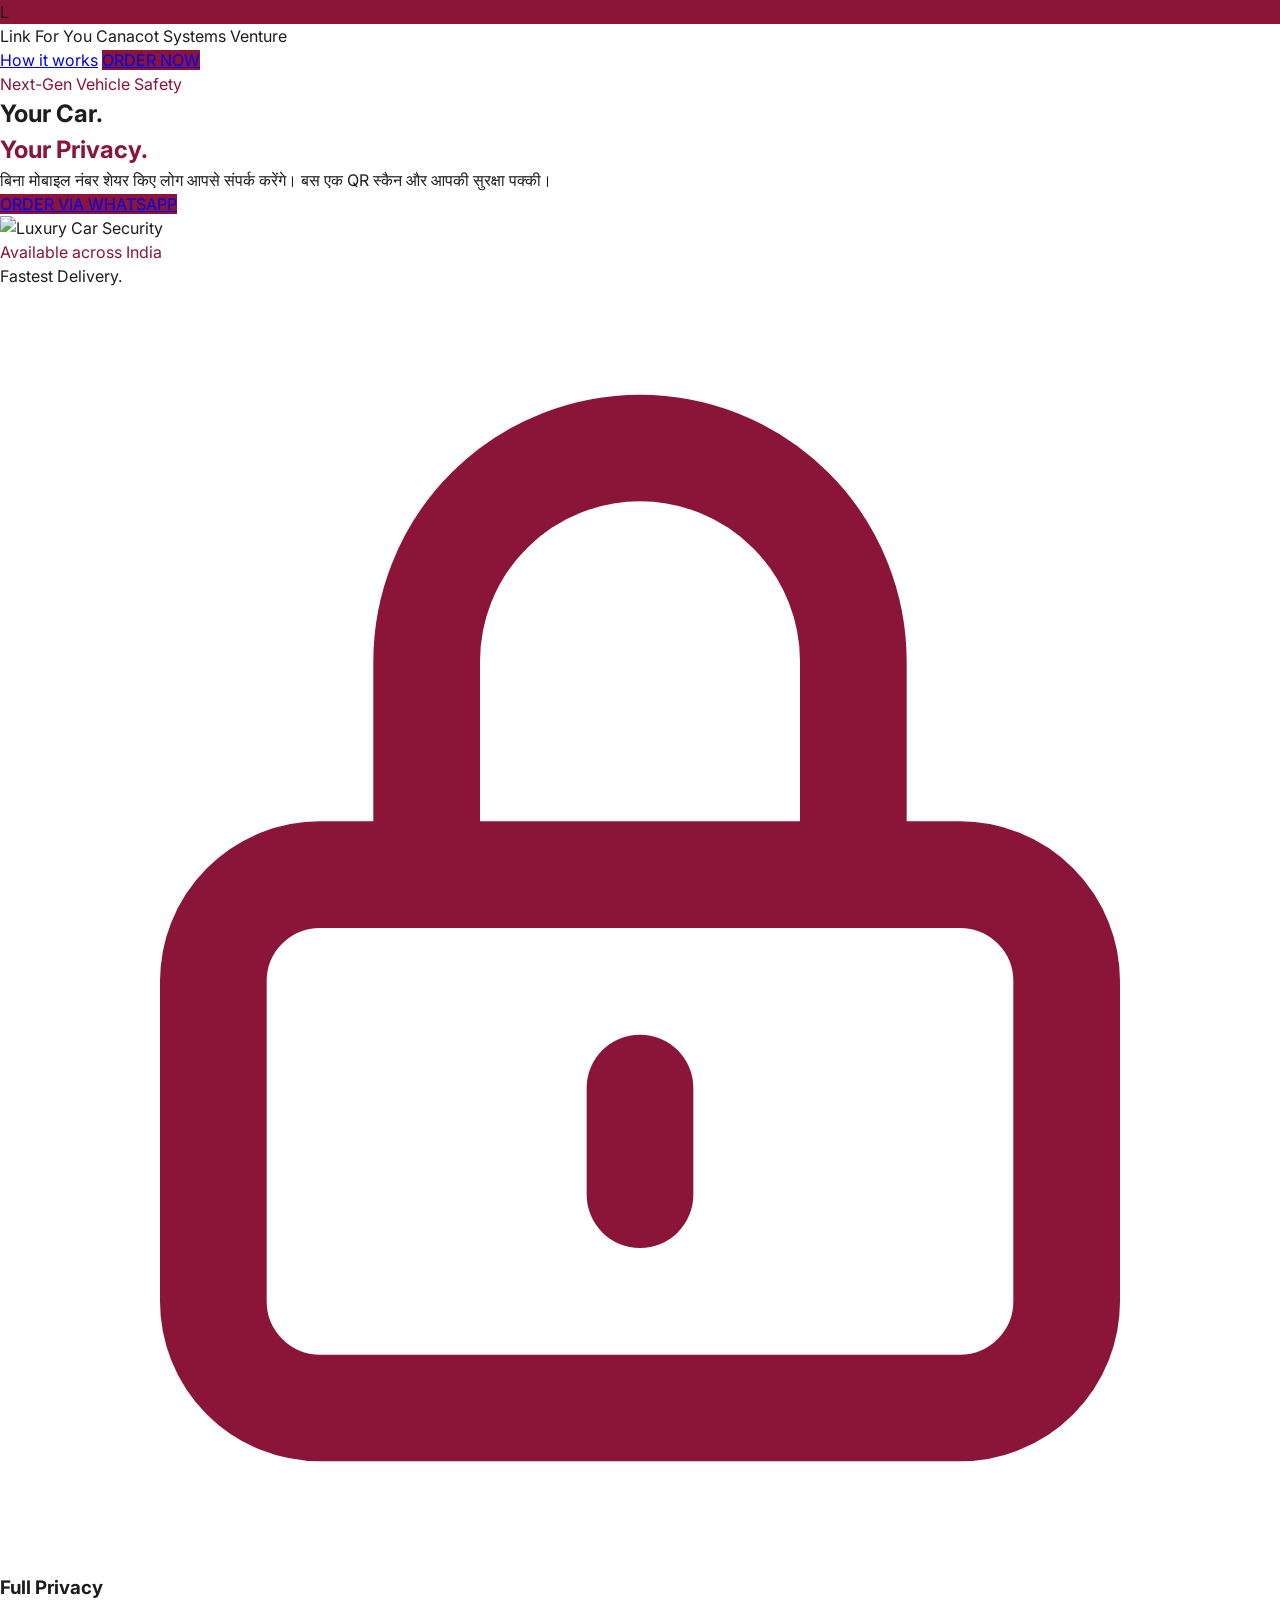
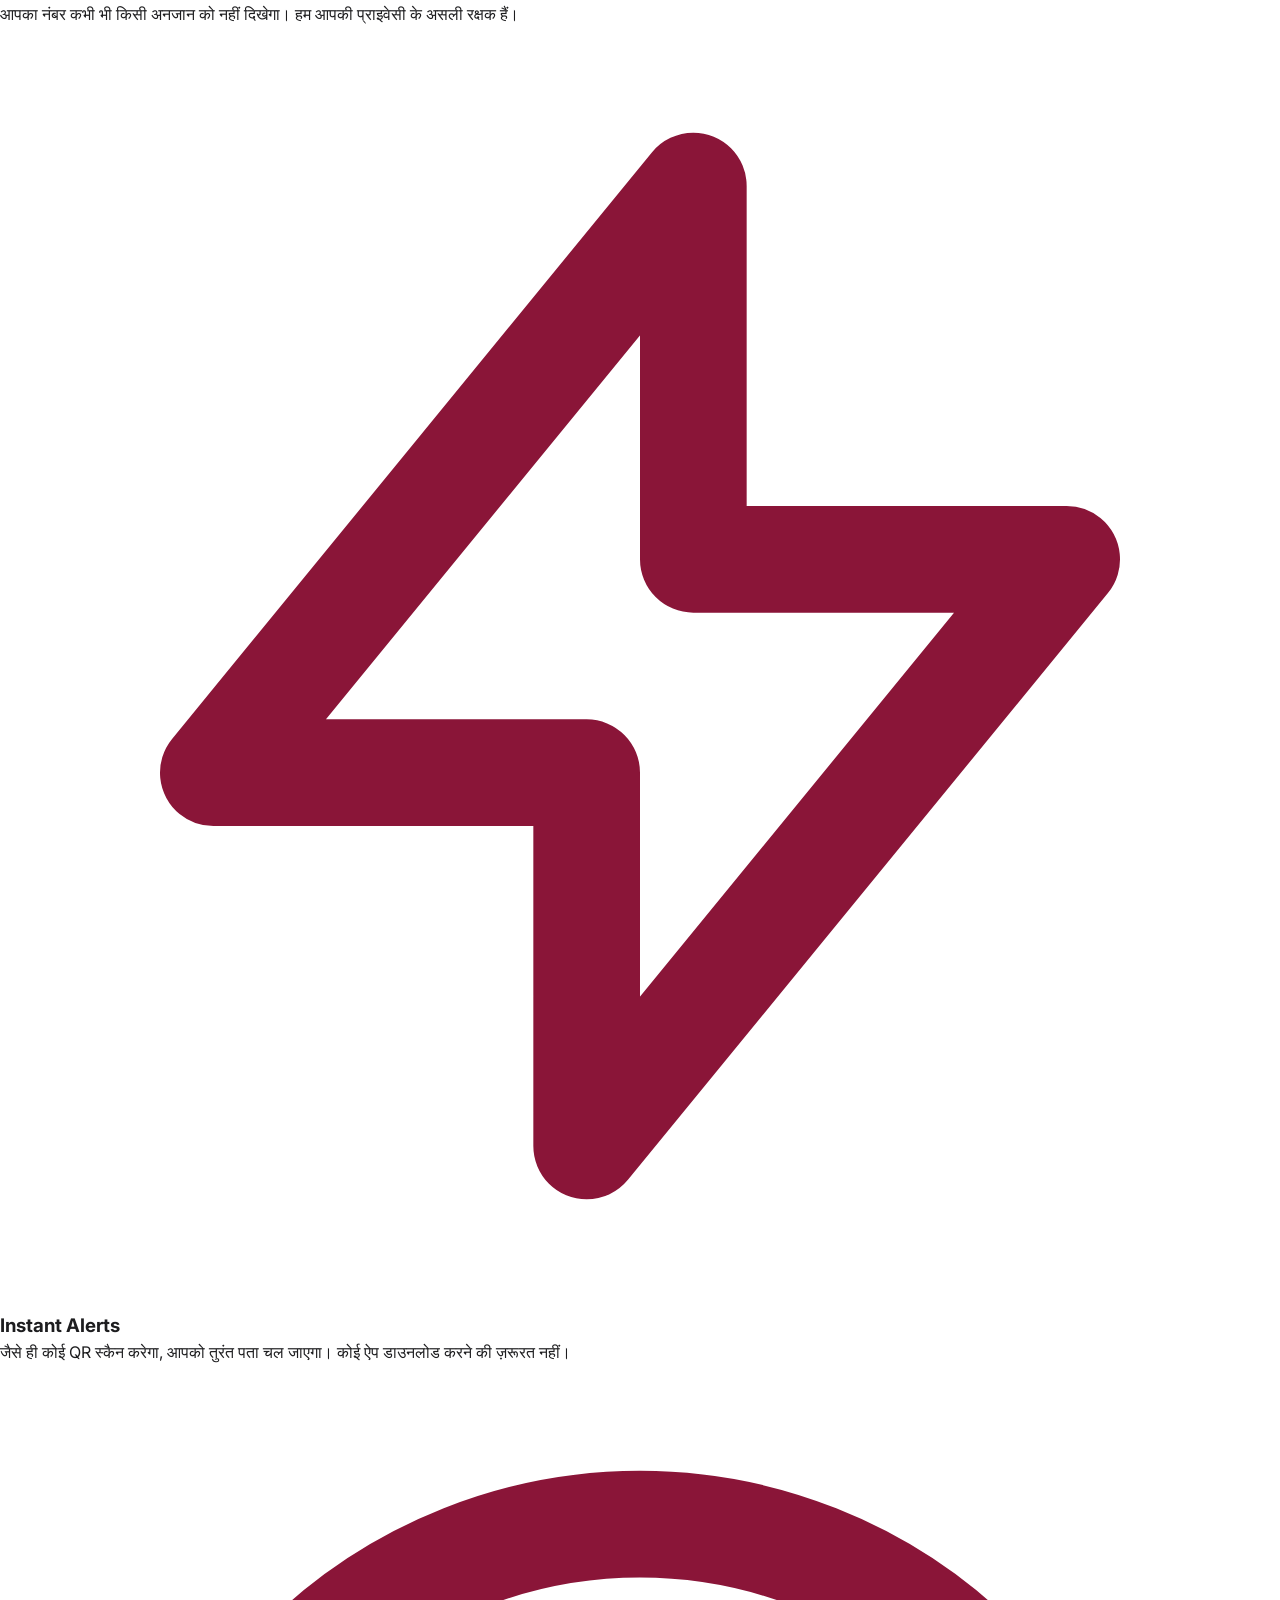
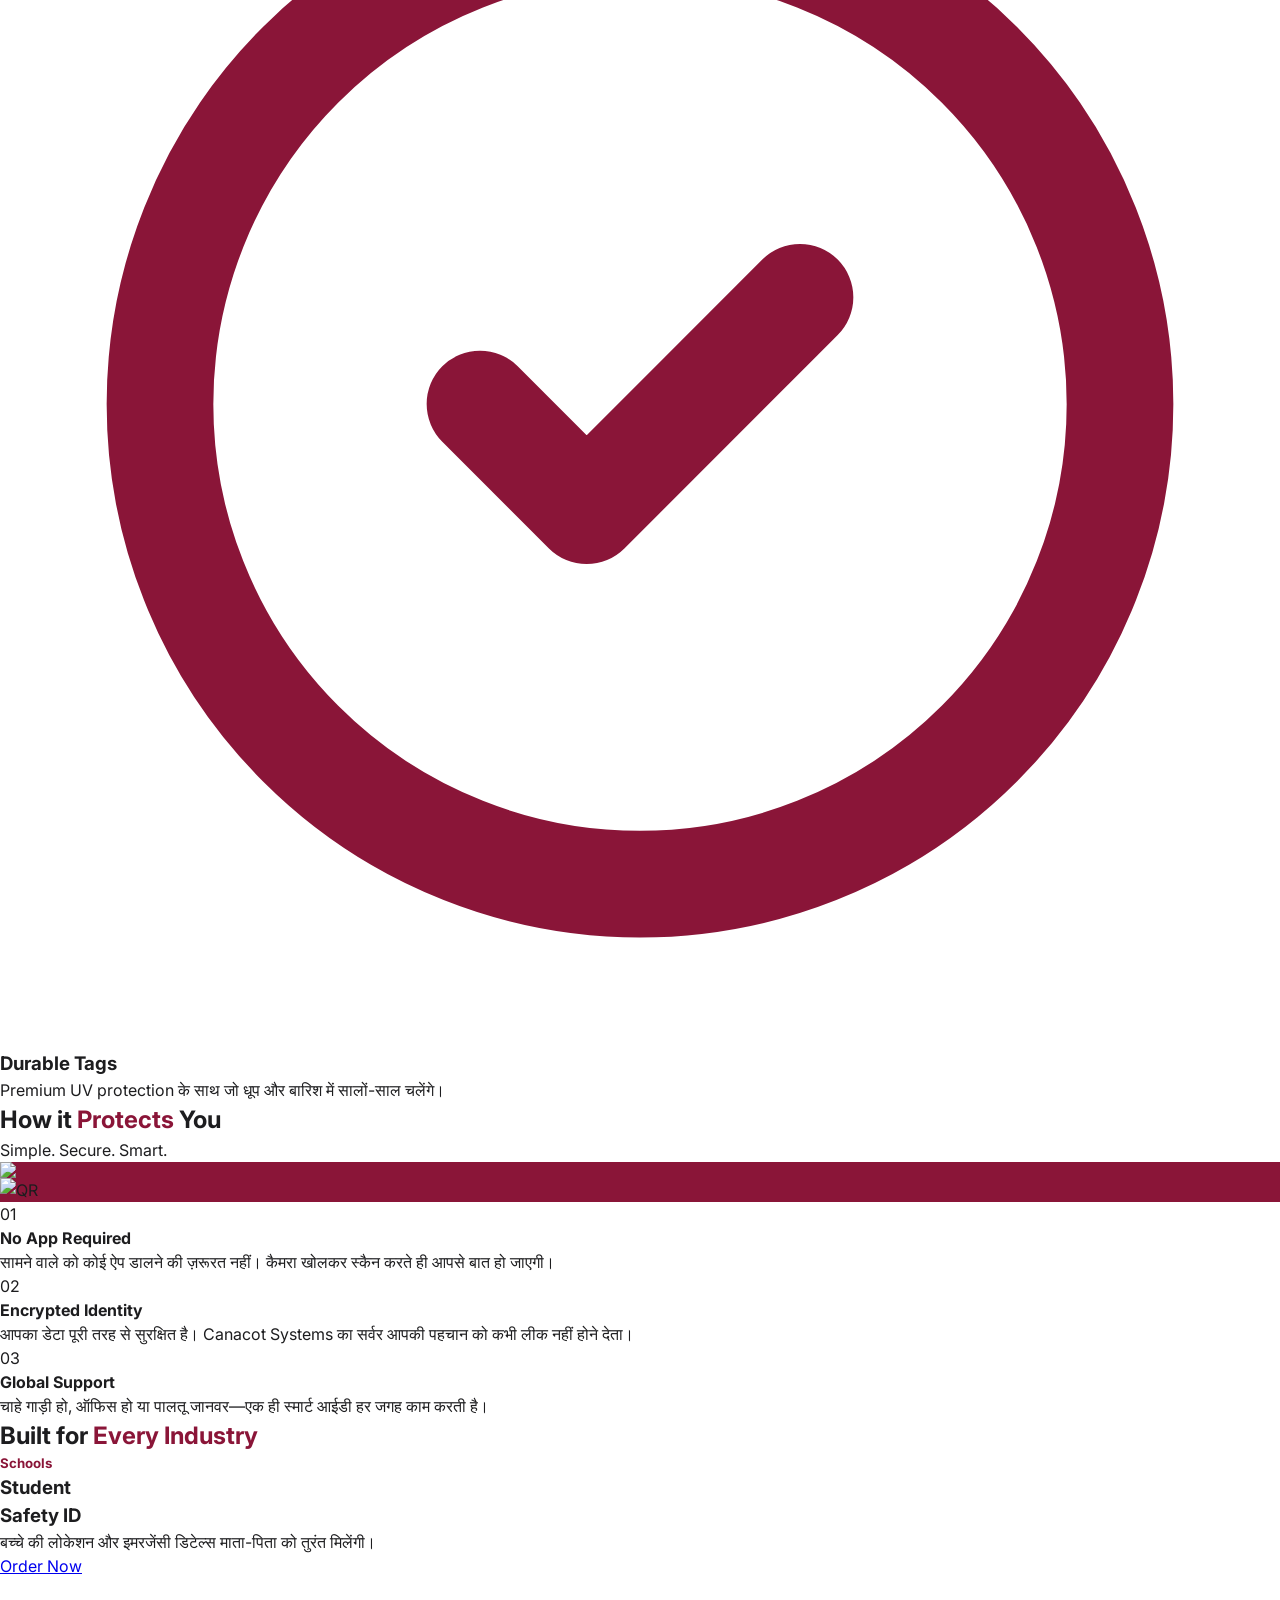
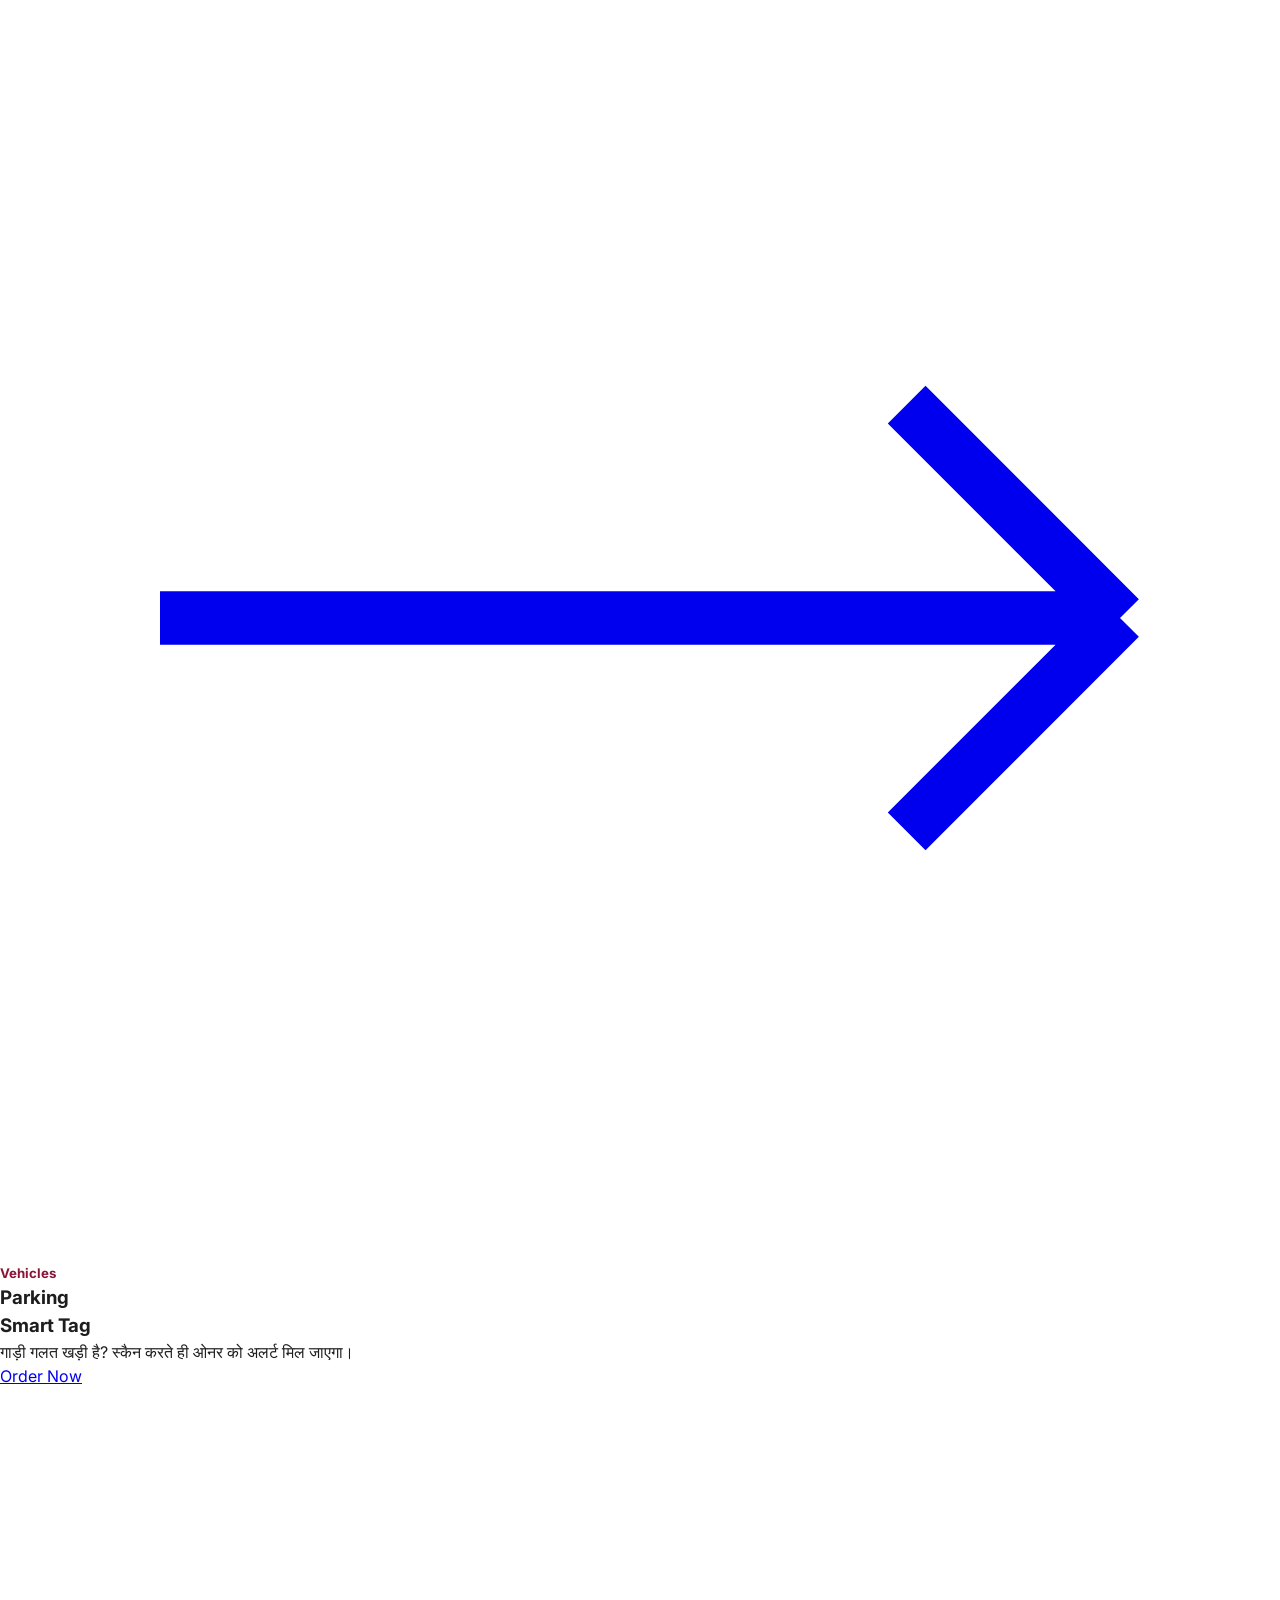
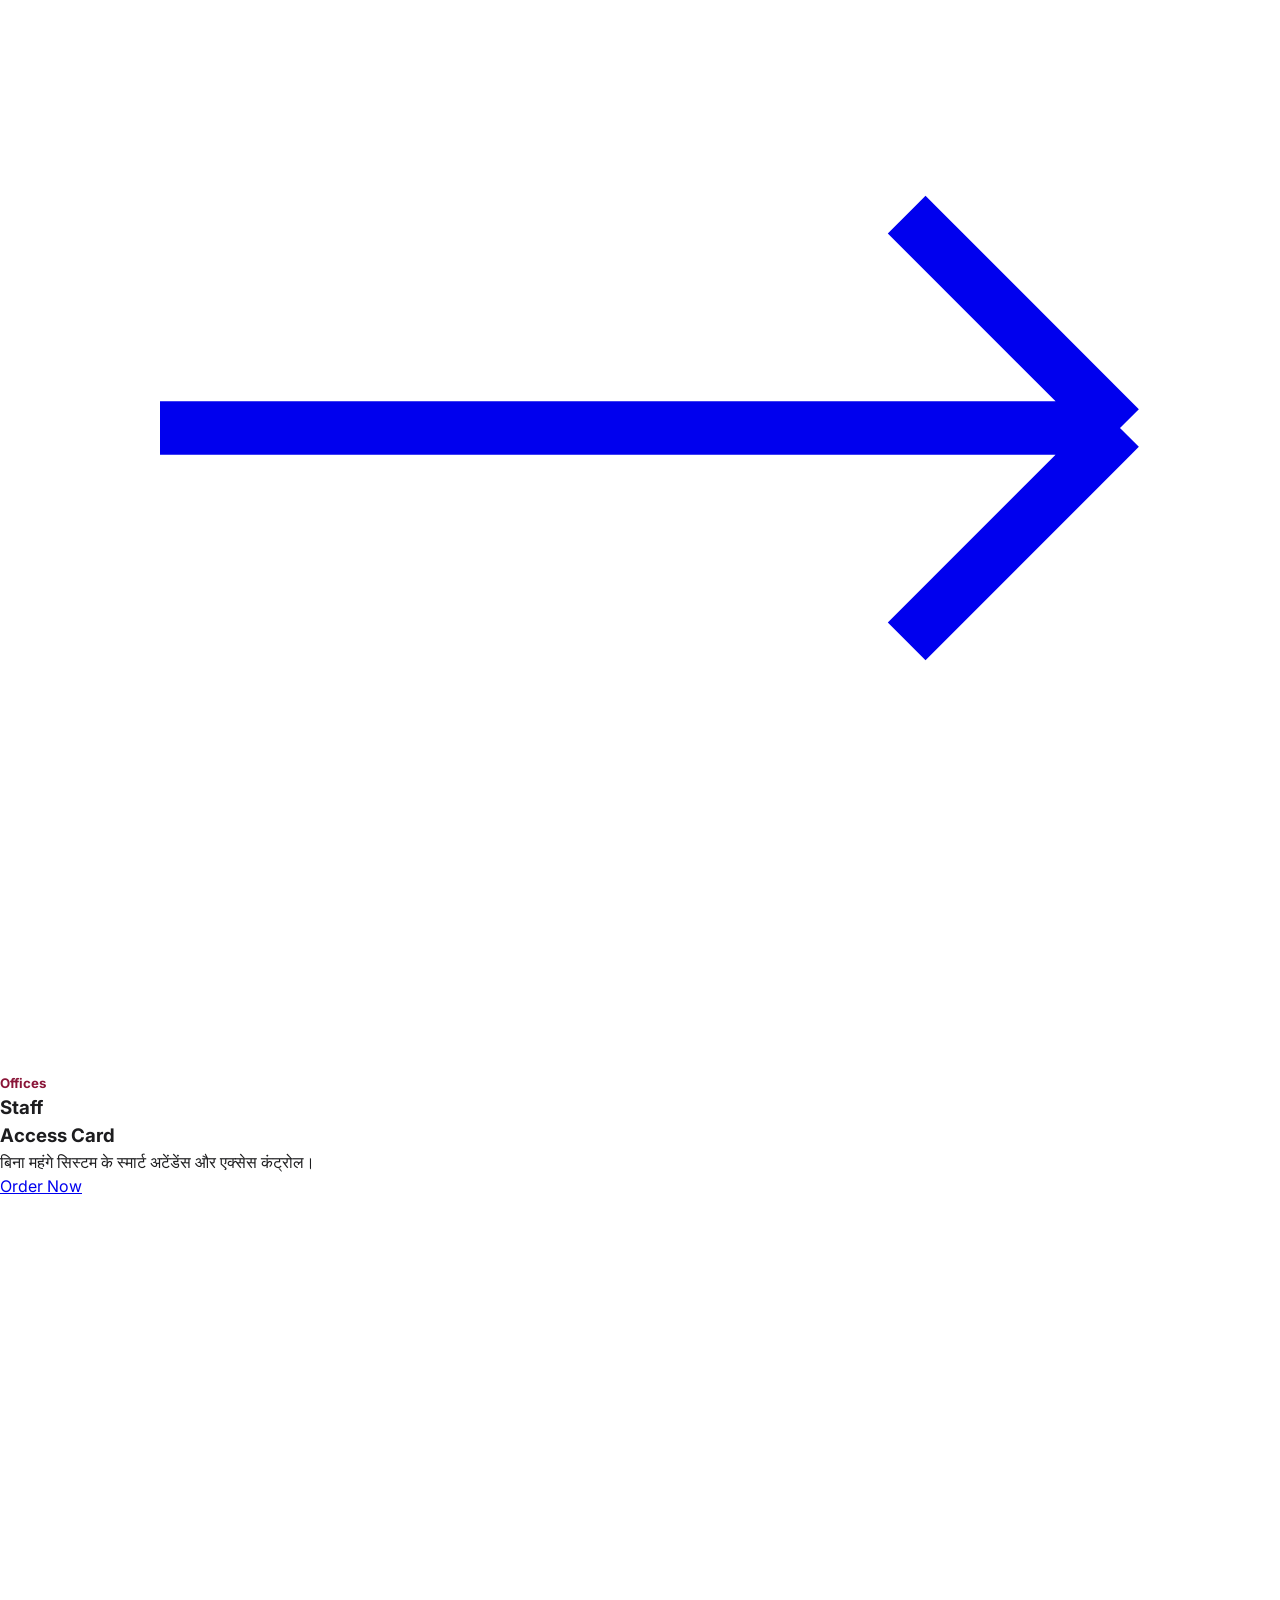
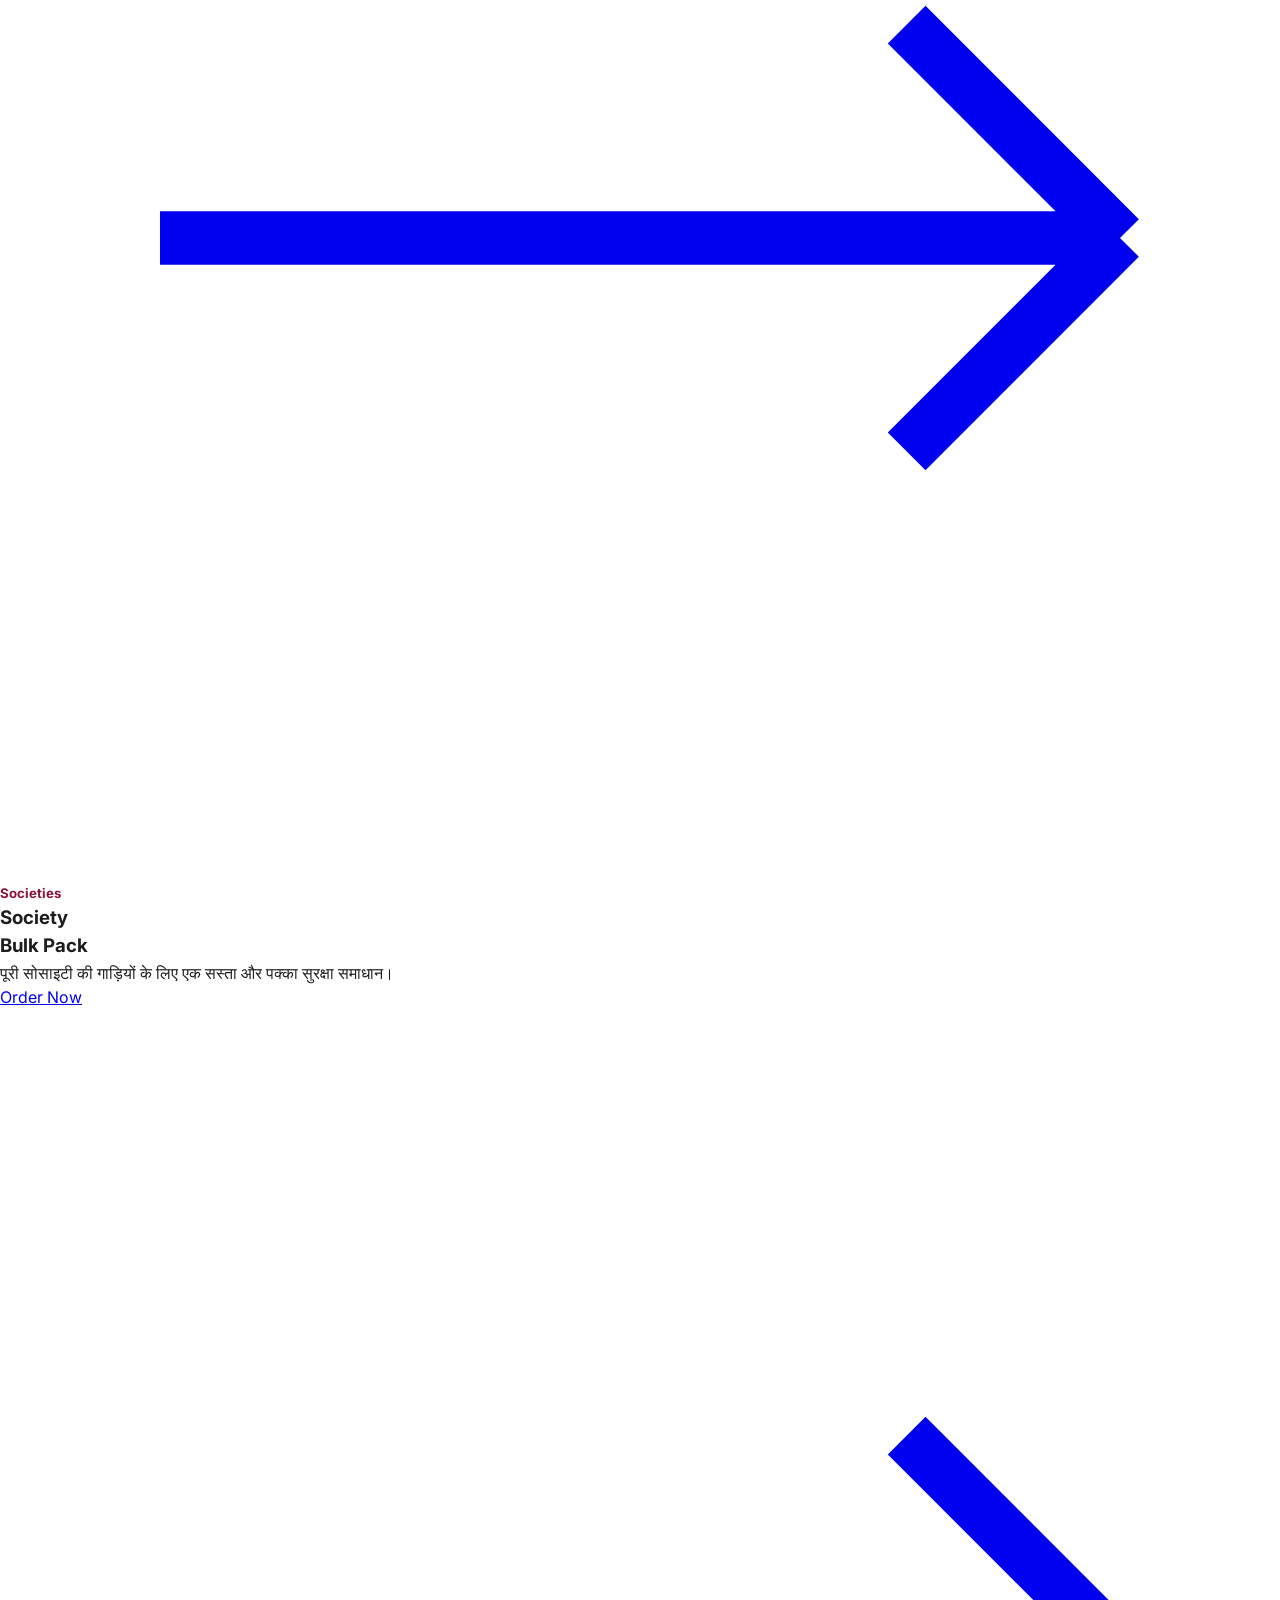
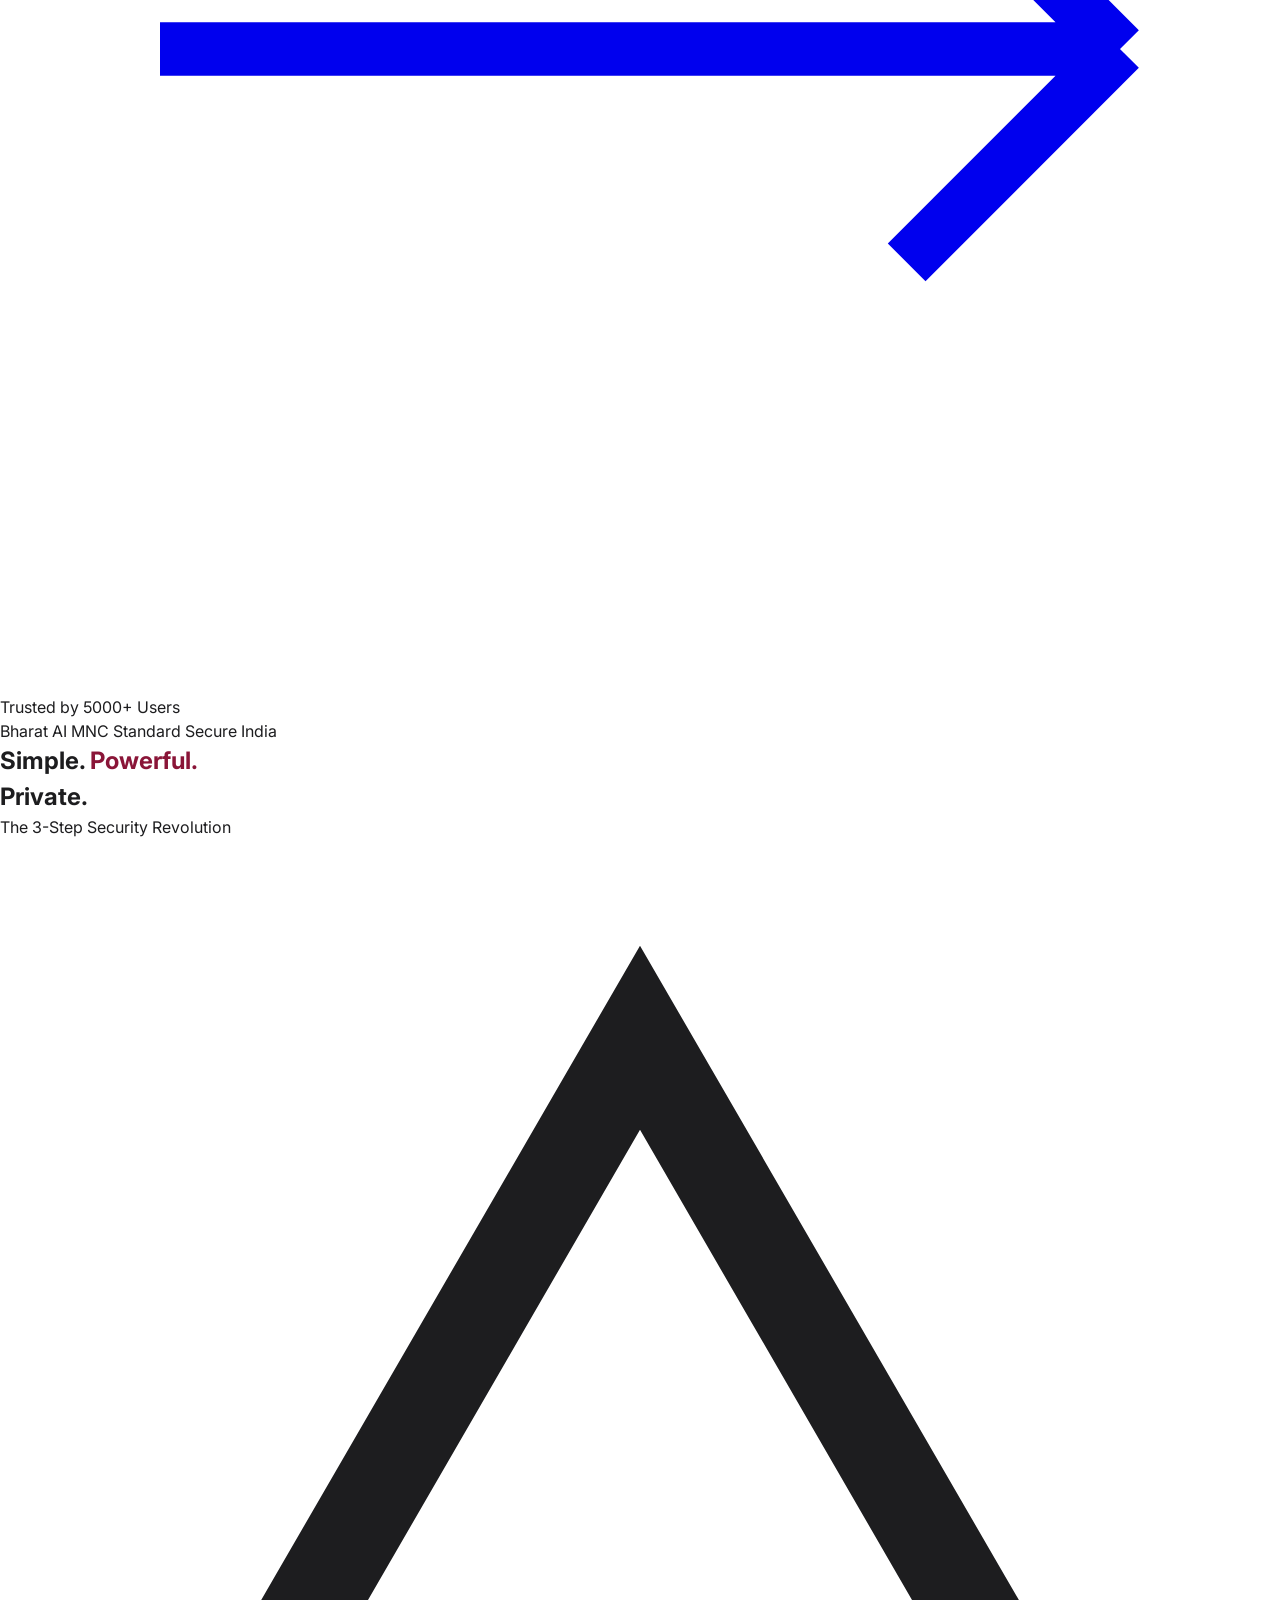
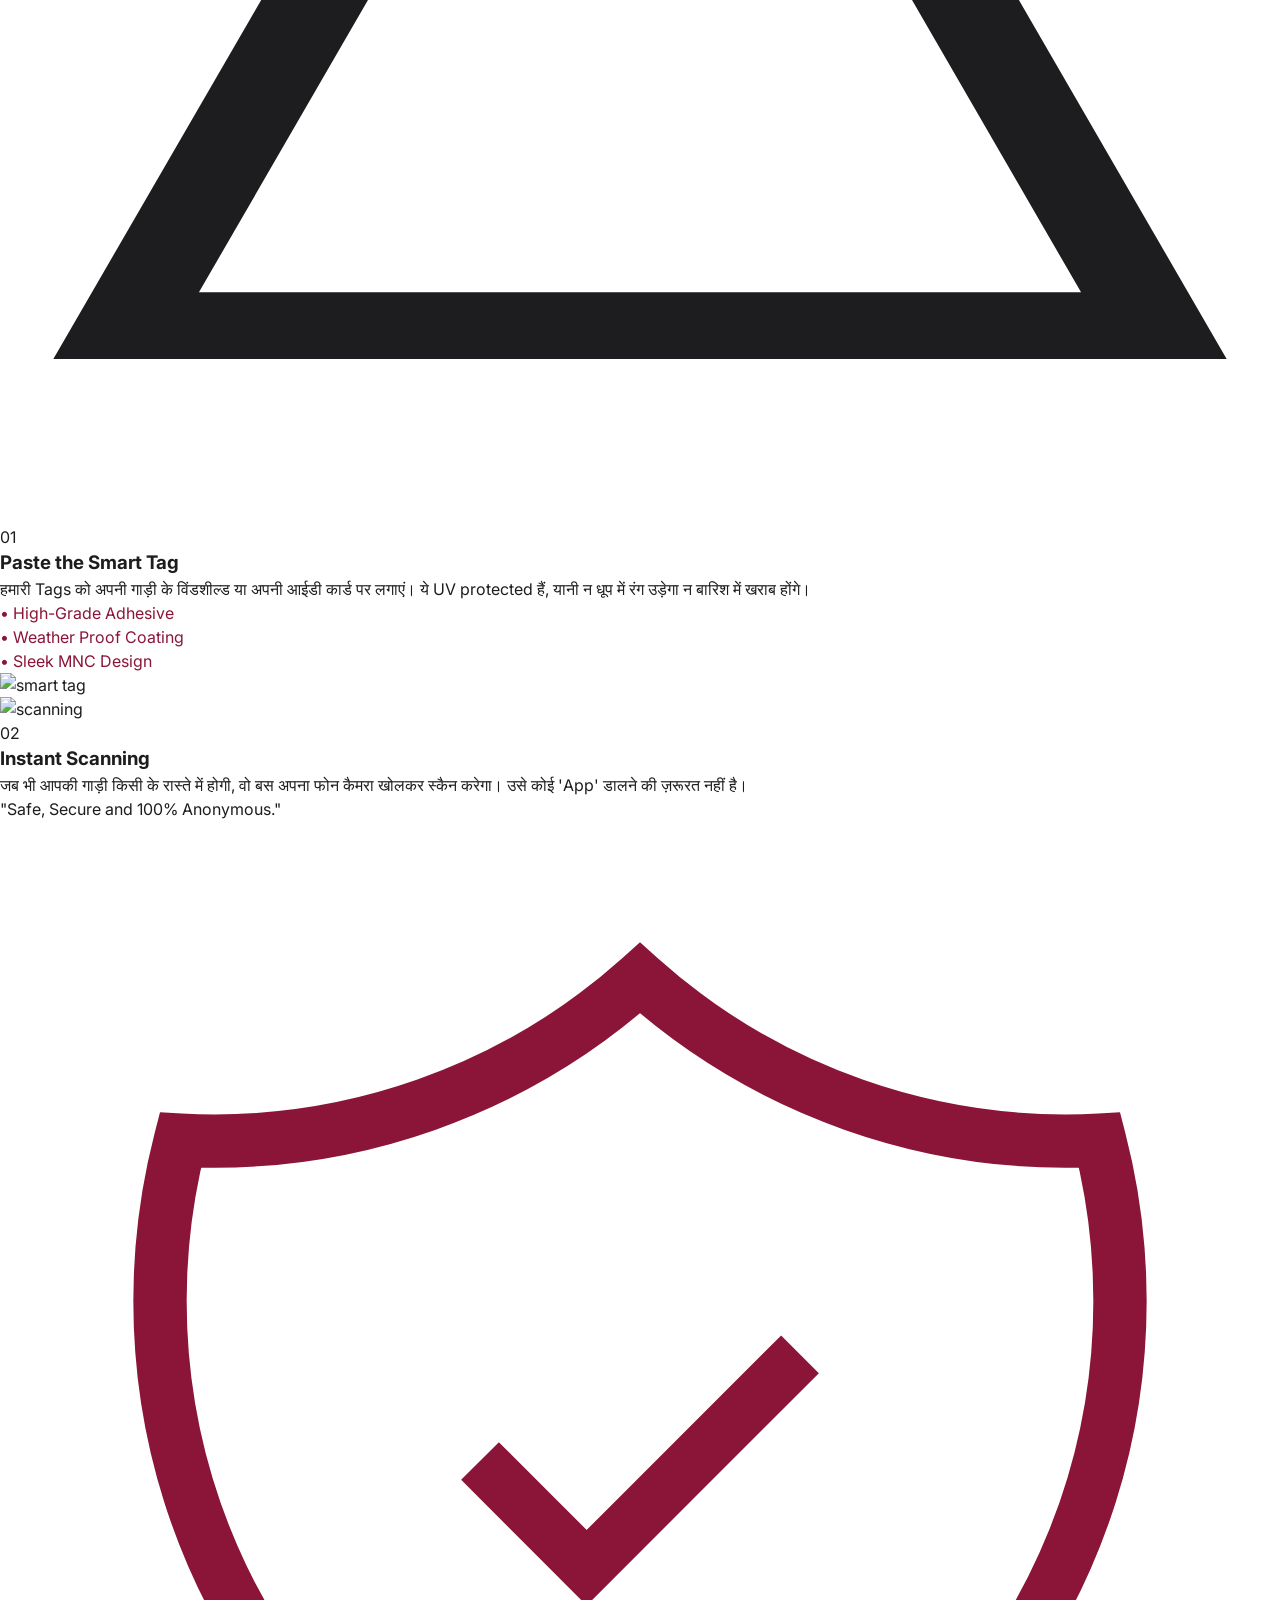
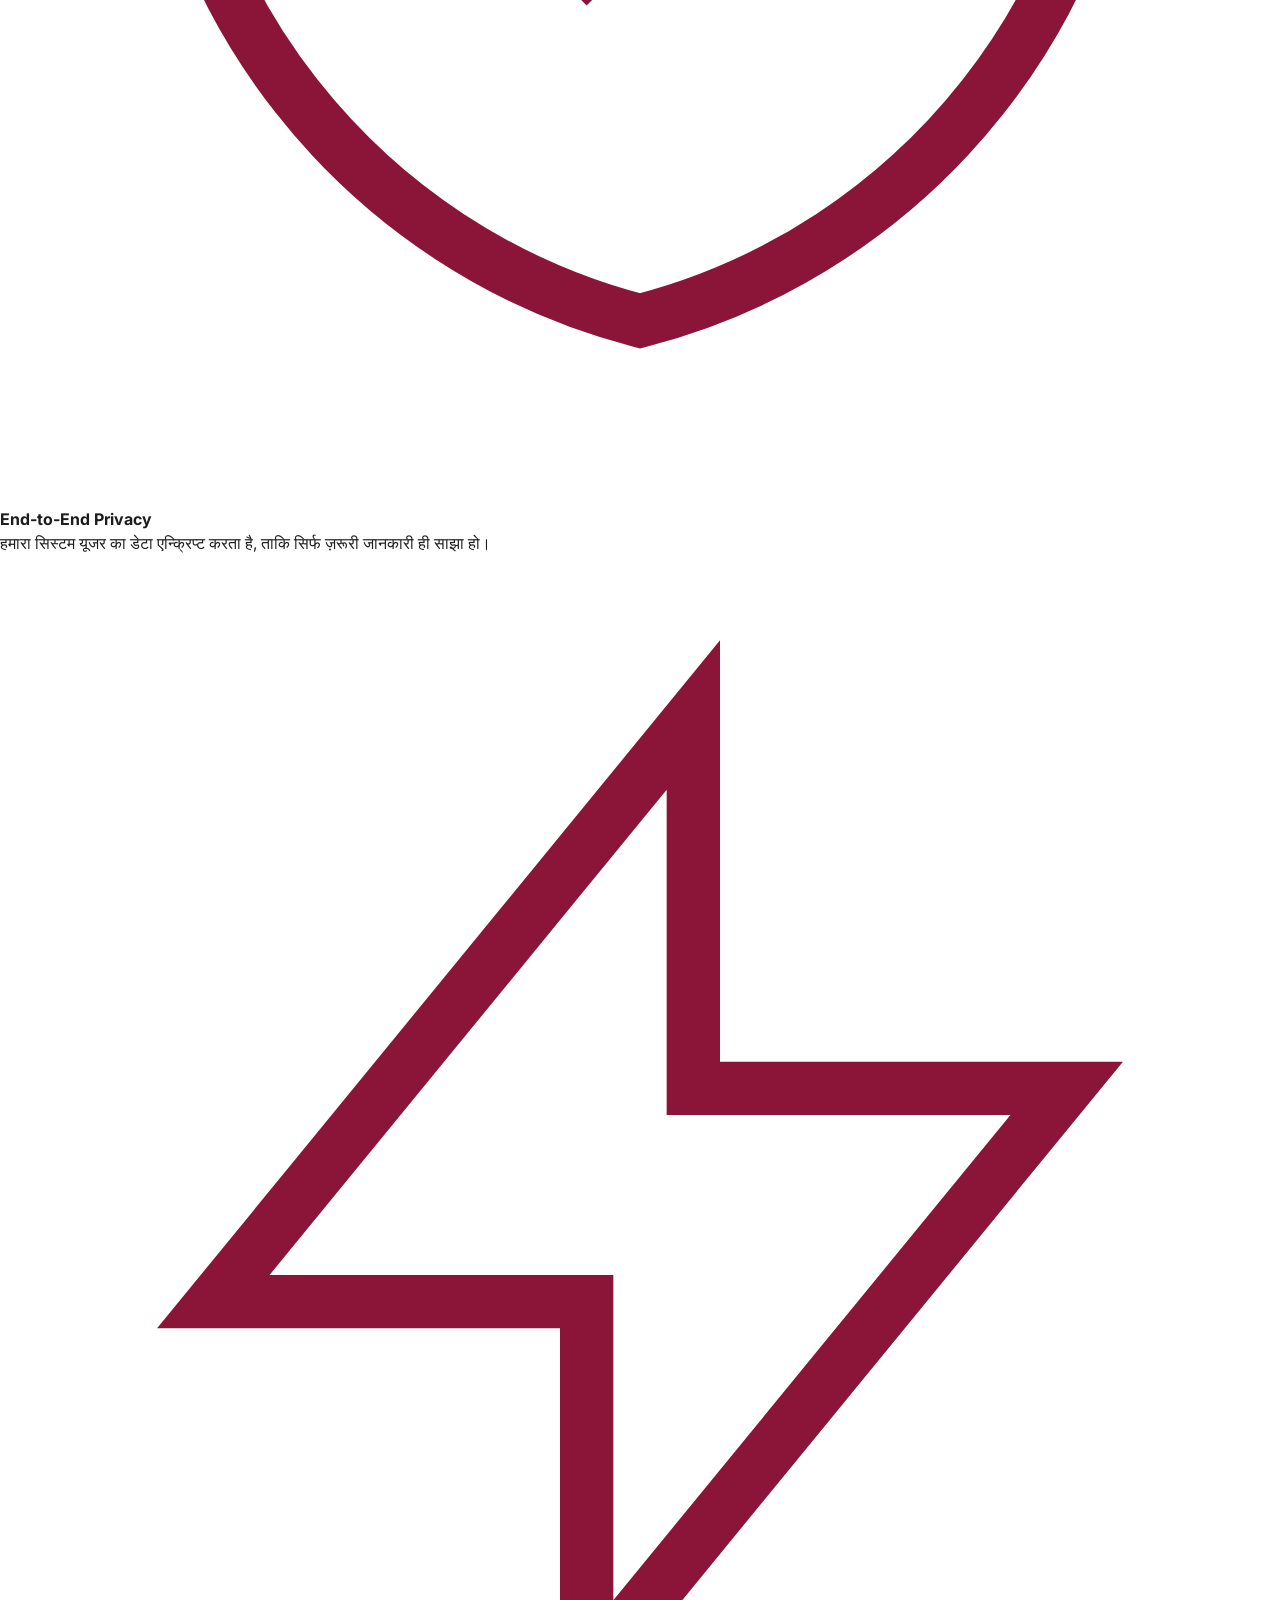
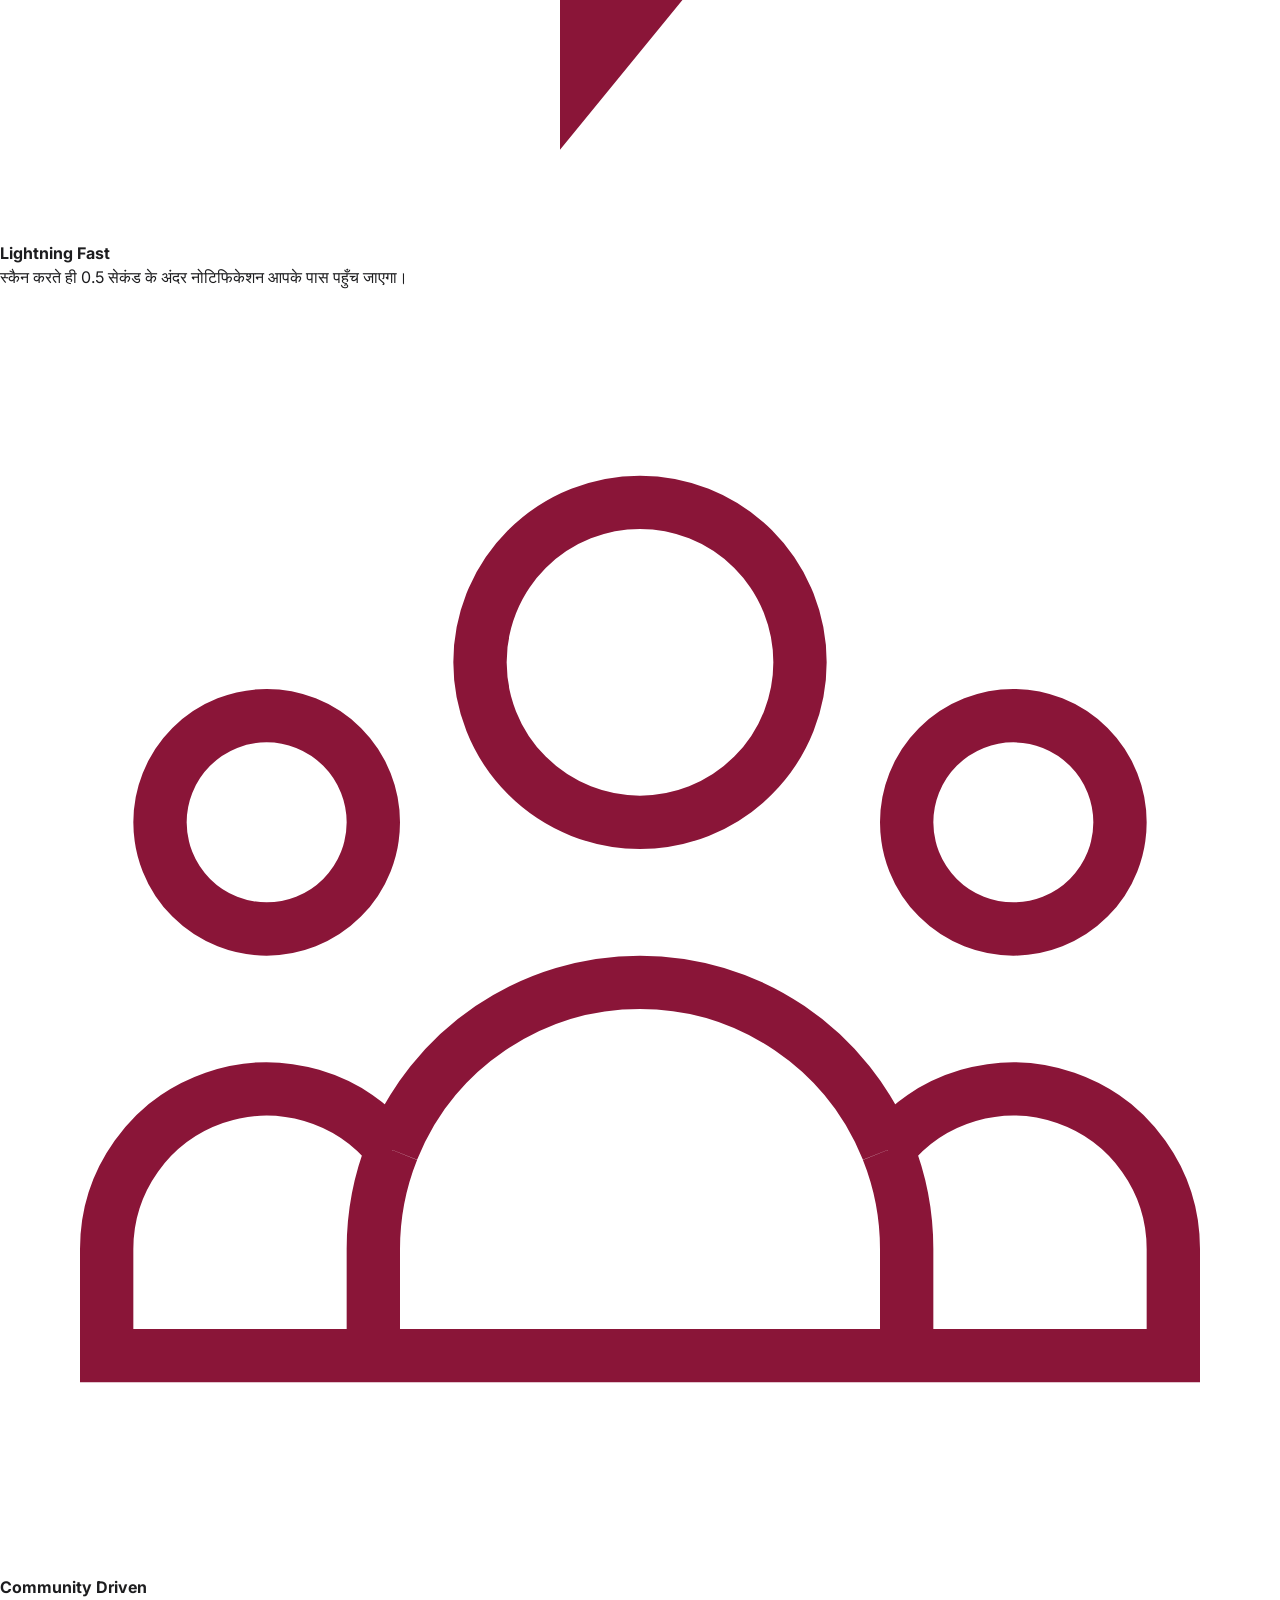
==== commit 4bb4c38b: "Rename index_fixed.html to index.html" ====
--- a/index.html
+++ b/index.html
@@ -6,6 +6,7 @@
     <title>Link For You | Smart QR Security by Canacot Systems</title>
     <script src="https://cdn.tailwindcss.com"></script>
     <link href="https://fonts.googleapis.com/css2?family=Inter:wght@400;500;700;800;900&display=swap" rel="stylesheet">
+    <link rel="stylesheet" href="style_fixed.css">
     <style>
         :root { --maroon: #8A1538; }
         * { margin: 0; padding: 0; box-sizing: border-box; }
@@ -409,20 +410,26 @@
             </p>
         </div>
 
-        <!-- Grid with FIXED single-hero image layout (NO broken grid) -->
+        <!-- Grid with PREMIUM BENTO layout -->
         <div class="grid md:grid-cols-2 gap-12 items-center">
 
-            <!-- LEFT: SINGLE COLUMN IMAGES - FIXED (no grid-cols-2) -->
-            <div class="flex flex-col gap-5">
-                <!-- BIG QR -->
-                <div class="qr-box">
-                    <img src="https://api.qrserver.com/v1/create-qr-code/?size=400x400&data=VehicleQR" 
-                         class="w-full h-auto" alt="Vehicle QR Code">
-                </div>
-                <!-- REAL PRODUCT IMAGE -->
-                <div class="qr-box">
-                    <img src="https://images.unsplash.com/photo-1492144534655-ae79c964c9d7?q=80&w=1000" 
-                         class="w-full h-auto" alt="Product Preview">
+            <!-- LEFT: PREMIUM BENTO PHOTO GRID -->
+            <div class="premium-bento-grid">
+                <!-- Big hero image - car on road -->
+                <div class="bento-hero">
+                    <img src="https://images.unsplash.com/photo-1503376780353-7e6692767b70?q=80&w=900&auto=format&fit=crop" 
+                         alt="Vehicle Smart Tag">
+                    <div class="bento-badge">Smart QR Tag</div>
+                </div>
+                <!-- Top right: windshield close-up -->
+                <div class="bento-sm-top">
+                    <img src="https://images.unsplash.com/photo-1549317661-bd32c8ce0db2?q=80&w=600&auto=format&fit=crop" 
+                         alt="Tag on Windshield">
+                </div>
+                <!-- Bottom right: QR code -->
+                <div class="bento-qr">
+                    <img src="https://api.qrserver.com/v1/create-qr-code/?size=300x300&data=LinkForYou_VehicleTag&color=8A1538&bgcolor=ffffff" 
+                         alt="Vehicle QR Code">
                 </div>
             </div>
 
@@ -475,20 +482,26 @@
             </p>
         </div>
 
-        <!-- Grid with FIXED single-hero image layout -->
+        <!-- Grid with PREMIUM BENTO layout -->
         <div class="grid md:grid-cols-2 gap-12 items-center">
 
-            <!-- LEFT: SINGLE COLUMN IMAGES - FIXED (no grid-cols-2) -->
-            <div class="flex flex-col gap-5">
-                <!-- BIG QR -->
-                <div class="qr-box">
-                    <img src="https://api.qrserver.com/v1/create-qr-code/?size=400x400&data=BusinessCardQR" 
-                         class="w-full h-auto" alt="Business Card QR Code">
-                </div>
-                <!-- REAL BUSINESS IMAGE -->
-                <div class="qr-box">
-                    <img src="https://images.unsplash.com/photo-1556741533-6e6a62bd8b49?q=80&w=1000" 
-                         class="w-full h-auto" alt="Business Preview">
+            <!-- LEFT: PREMIUM BENTO PHOTO GRID -->
+            <div class="premium-bento-grid">
+                <!-- Big hero image: professional with digital card -->
+                <div class="bento-hero">
+                    <img src="https://images.unsplash.com/photo-1516321318423-f06f85e504b3?q=80&w=900&auto=format&fit=crop" 
+                         alt="Digital Business Card">
+                    <div class="bento-badge">Digital Card</div>
+                </div>
+                <!-- Top right: networking / handshake -->
+                <div class="bento-sm-top">
+                    <img src="https://images.unsplash.com/photo-1560472355-536de3962603?q=80&w=600&auto=format&fit=crop" 
+                         alt="Business Networking">
+                </div>
+                <!-- Bottom right: QR code -->
+                <div class="bento-qr">
+                    <img src="https://api.qrserver.com/v1/create-qr-code/?size=300x300&data=LinkForYou_BusinessCard&color=8A1538&bgcolor=ffffff" 
+                         alt="Business Card QR">
                 </div>
             </div>
 
@@ -548,7 +561,7 @@
                 <h6 class="text-[10px] font-black uppercase tracking-[0.3em] text-maroon">Get in Touch</h6>
                 <p class="text-gray-950 font-black text-lg">+91 98998 73021</p>
                 <p class="text-gray-400 text-xs font-bold uppercase tracking-widest">Delhi, India</p>
-                <p class="text-gray-400 text-xs font-medium mt-2">info@canacot.com</p>
+                <p class="text-gray-400 text-xs font-medium mt-2"><a href="/cdn-cgi/l/email-protection" class="__cf_email__" data-cfemail="e68f888089a685878887858992c885898b">[email&#160;protected]</a></p>
             </div>
         </div>
         
@@ -568,12 +581,4 @@
             <p>Home</p>
         </a>
         <a href="https://wa.me/919899873021" class="center-btn">
-            +
-        </a>
-        <a href="#how-it-works">
-            <p>About</p>
-        </a>
-    </div>
-
-</body>
-</html>
+       
--- a/style_fixed.css
+++ b/style_fixed.css
@@ -0,0 +1,444 @@
+/* ===============================
+   1. ROOT VARIABLES
+================================ */
+:root {
+    --primary-maroon: #8A1538;
+    --apple-white: #ffffff;
+    --soft-gray: #f5f5f7;
+    --text-dark: #1d1d1f;
+    --border-light: #e5e5e7;
+}
+
+/* ===============================
+   2. GLOBAL RESET
+================================ */
+*, *::before, *::after {
+    box-sizing: border-box;
+}
+
+html, body {
+    width: 100%;
+    overflow-x: hidden;
+}
+
+body {
+    font-family: 'Inter', -apple-system, sans-serif;
+    background: var(--apple-white);
+    color: var(--text-dark);
+    line-height: 1.5;
+    -webkit-font-smoothing: antialiased;
+    text-rendering: optimizeLegibility;
+    /* FIX: Removed padding-bottom here — safe-area added below separately */
+}
+
+/* ===============================
+   3. TYPOGRAPHY BASE
+================================ */
+h1, h2, h3 {
+    overflow-wrap: break-word;
+    word-break: break-word;
+}
+
+p {
+    overflow-wrap: break-word;
+    max-width: 100%;
+}
+
+img {
+    max-width: 100%;
+    height: auto;
+    display: block;
+}
+
+/* ===============================
+   4. CARD DESIGN
+================================ */
+.card-wrapper {
+    position: relative;
+    width: 100%;
+    max-width: 900px;
+    margin: 30px auto;
+    background: var(--apple-white);
+    border-radius: 28px;
+    padding: 40px 25px;
+    border: 1px solid var(--border-light);
+    box-shadow: 0 5px 20px rgba(0,0,0,0.04);
+    transition: transform 0.3s ease, box-shadow 0.3s ease;
+    /* FIX: Removed overflow:hidden — it was clipping the ::before gradient */
+    animation: fadeUp 0.8s ease both;
+}
+
+.card-wrapper:hover {
+    transform: translateY(-6px);
+    box-shadow: 0 15px 40px rgba(0,0,0,0.08);
+}
+
+.card-wrapper:active {
+    transform: scale(0.98);
+}
+
+/* Subtle gradient border accent */
+.card-wrapper::before {
+    content: "";
+    position: absolute;
+    inset: -1px;
+    border-radius: inherit;
+    padding: 1px;
+    background: linear-gradient(120deg, transparent 30%, rgba(138,21,56,0.18), transparent 70%);
+    -webkit-mask: linear-gradient(#fff 0 0) content-box, linear-gradient(#fff 0 0);
+    -webkit-mask-composite: xor;
+    mask-composite: exclude;
+    pointer-events: none;
+}
+
+/* ===============================
+   5. TEXT INSIDE CARDS
+================================ */
+.card-wrapper h2,
+.card-wrapper h3 {
+    font-size: 28px;
+    font-weight: 800;
+    margin-bottom: 15px;
+    color: var(--text-dark);
+    line-height: 1.2;
+}
+
+.card-wrapper p {
+    font-size: 15px;
+    color: #555;
+    margin-bottom: 25px;
+}
+
+/* ===============================
+   6. BUTTON STYLE (Only .btn class — NOT global button)
+================================ */
+/* FIX: Removed global "button" override that was breaking Tailwind styled buttons */
+.btn {
+    display: inline-block;
+    background: var(--primary-maroon);
+    color: white;
+    border: none;
+    padding: 12px 22px;
+    border-radius: 12px;
+    font-weight: 600;
+    cursor: pointer;
+    transition: all 0.3s ease;
+}
+
+.btn:hover {
+    transform: scale(1.05);
+    box-shadow: 0 10px 25px rgba(138,21,56,0.3);
+}
+
+/* ===============================
+   7. ORDER LINK STYLE
+================================ */
+.order-now-link {
+    position: relative;
+    display: inline-flex;
+    align-items: center;
+    font-size: 13px;
+    font-weight: 700;
+    color: var(--primary-maroon);
+    text-decoration: none;
+    letter-spacing: 1px;
+}
+
+.order-now-link::after {
+    content: " →";
+    margin-left: 6px;
+    transition: margin-left 0.3s;
+}
+
+.order-now-link:hover::after {
+    margin-left: 12px;
+}
+
+.order-now-link::before {
+    content: "";
+    position: absolute;
+    bottom: -3px;
+    left: 0;
+    width: 0%;
+    height: 2px;
+    background: var(--primary-maroon);
+    transition: width 0.3s;
+}
+
+.order-now-link:hover::before {
+    width: 100%;
+}
+
+/* ===============================
+   8. MOBILE BOTTOM DOCK
+   FIX: Removed .bottom-dock from global nav/footer override
+================================ */
+.bottom-dock {
+    position: fixed;
+    bottom: 15px;
+    left: 50%;
+    transform: translateX(-50%);
+    width: 92%;
+    max-width: 420px;
+    height: 65px;
+    border-radius: 30px;
+    background: #ffffff;
+    border: 1px solid var(--border-light);
+    box-shadow: 0 8px 24px rgba(0,0,0,0.08);
+    display: flex;
+    justify-content: space-around;
+    align-items: center;
+    z-index: 999;
+}
+
+.dock-icon {
+    font-size: 11px;
+    color: #888;
+    text-align: center;
+}
+
+.dock-icon.active {
+    color: var(--primary-maroon);
+}
+
+.bottom-dock .center-btn {
+    position: absolute;
+    top: -20px;
+    width: 55px;
+    height: 55px;
+    background: var(--primary-maroon);
+    border-radius: 16px;
+    display: flex;
+    justify-content: center;
+    align-items: center;
+    color: white;
+    font-size: 22px;
+    box-shadow: 0 10px 20px rgba(138,21,56,0.3);
+    transition: transform 0.3s, background 0.3s;
+}
+
+.bottom-dock .center-btn:hover {
+    transform: scale(1.1) rotate(5deg);
+    background: #6e102d;
+}
+
+/* ===============================
+   9. SECTION LABEL TAG
+================================ */
+.section-tag {
+    font-size: 12px;
+    letter-spacing: 2px;
+    color: var(--primary-maroon);
+    font-weight: 700;
+    margin-bottom: 10px;
+    text-transform: uppercase;
+}
+
+/* ===============================
+   10. PREMIUM PHOTO GRID (BENTO)
+   NEW: Replaces the broken stacked image layout
+================================ */
+.premium-bento-grid {
+    display: grid;
+    grid-template-columns: 1fr 1fr;
+    grid-template-rows: auto auto;
+    gap: 16px;
+}
+
+/* Large image — spans full left column */
+.bento-hero {
+    grid-column: 1 / 2;
+    grid-row: 1 / 3;
+    border-radius: 28px;
+    overflow: hidden;
+    aspect-ratio: 3/4;
+    position: relative;
+}
+
+.bento-hero img {
+    width: 100%;
+    height: 100%;
+    object-fit: cover;
+    transition: transform 0.6s ease;
+}
+
+.bento-hero:hover img {
+    transform: scale(1.04);
+}
+
+/* Small top-right image */
+.bento-sm-top {
+    grid-column: 2 / 3;
+    grid-row: 1 / 2;
+    border-radius: 28px;
+    overflow: hidden;
+    aspect-ratio: 1/1;
+    position: relative;
+}
+
+.bento-sm-top img {
+    width: 100%;
+    height: 100%;
+    object-fit: cover;
+    transition: transform 0.6s ease;
+}
+
+.bento-sm-top:hover img {
+    transform: scale(1.04);
+}
+
+/* Small bottom-right: QR code box */
+.bento-qr {
+    grid-column: 2 / 3;
+    grid-row: 2 / 3;
+    border-radius: 28px;
+    overflow: hidden;
+    background: #f9f9f9;
+    border: 1px solid var(--border-light);
+    display: flex;
+    align-items: center;
+    justify-content: center;
+    aspect-ratio: 1/1;
+    padding: 20px;
+    transition: box-shadow 0.3s ease;
+}
+
+.bento-qr:hover {
+    box-shadow: 0 12px 30px rgba(138,21,56,0.15);
+}
+
+.bento-qr img {
+    width: 80%;
+    height: auto;
+}
+
+/* Badge overlaid on bento-hero */
+.bento-badge {
+    position: absolute;
+    bottom: 16px;
+    left: 16px;
+    background: rgba(255,255,255,0.95);
+    backdrop-filter: blur(12px);
+    border-radius: 16px;
+    padding: 10px 16px;
+    font-size: 10px;
+    font-weight: 900;
+    text-transform: uppercase;
+    letter-spacing: 1.5px;
+    color: var(--primary-maroon);
+    border: 1px solid rgba(138,21,56,0.12);
+    box-shadow: 0 4px 12px rgba(0,0,0,0.08);
+}
+
+/* Mobile: Stack the bento grid */
+@media (max-width: 600px) {
+    .premium-bento-grid {
+        grid-template-columns: 1fr 1fr;
+        grid-template-rows: auto auto;
+        gap: 10px;
+    }
+    .bento-hero {
+        grid-column: 1 / 3;
+        grid-row: 1 / 2;
+        aspect-ratio: 16/9;
+    }
+    .bento-sm-top {
+        grid-column: 1 / 2;
+        grid-row: 2 / 3;
+        aspect-ratio: 1/1;
+    }
+    .bento-qr {
+        grid-column: 2 / 3;
+        grid-row: 2 / 3;
+    }
+}
+
+/* ===============================
+   11. ANIMATIONS
+================================ */
+@keyframes fadeUp {
+    from { opacity: 0; transform: translateY(40px); }
+    to   { opacity: 1; transform: translateY(0); }
+}
+
+/* ===============================
+   12. RESPONSIVE SPACING
+================================ */
+@media (min-width: 768px) {
+    .card-wrapper {
+        padding: 60px 50px;
+        max-width: 1100px;
+    }
+
+    .card-wrapper h2,
+    .card-wrapper h3 {
+        font-size: 36px;
+    }
+
+    .card-wrapper p {
+        font-size: 17px;
+    }
+}
+
+@media (min-width: 1024px) {
+    .card-wrapper h2,
+    .card-wrapper h3 {
+        font-size: 42px;
+    }
+}
+
+@media (max-width: 480px) {
+    .card-wrapper {
+        padding: 25px 18px;
+        border-radius: 22px;
+    }
+
+    .bottom-dock {
+        height: 60px;
+    }
+
+    .bottom-dock .center-btn {
+        width: 50px;
+        height: 50px;
+        top: -18px;
+    }
+}
+
+/* ===============================
+   13. SCROLL SMOOTHNESS
+================================ */
+html {
+    scroll-behavior: smooth;
+}
+
+/* ===============================
+   14. SAFE AREA (iPhone notch)
+================================ */
+body {
+    padding-bottom: env(safe-area-inset-bottom);
+}
+
+/* ===============================
+   15. FORM ELEMENTS
+================================ */
+input, textarea {
+    width: 100%;
+    padding: 12px 15px;
+    border-radius: 10px;
+    border: 1px solid var(--border-light);
+    font-size: 14px;
+    outline: none;
+    transition: border-color 0.3s, box-shadow 0.3s;
+}
+
+input:focus, textarea:focus {
+    border-color: var(--primary-maroon);
+    box-shadow: 0 0 0 3px rgba(138,21,56,0.1);
+}
+
+/* ===============================
+   16. SCROLLBAR HIDE
+================================ */
+body::-webkit-scrollbar {
+    width: 0;
+}
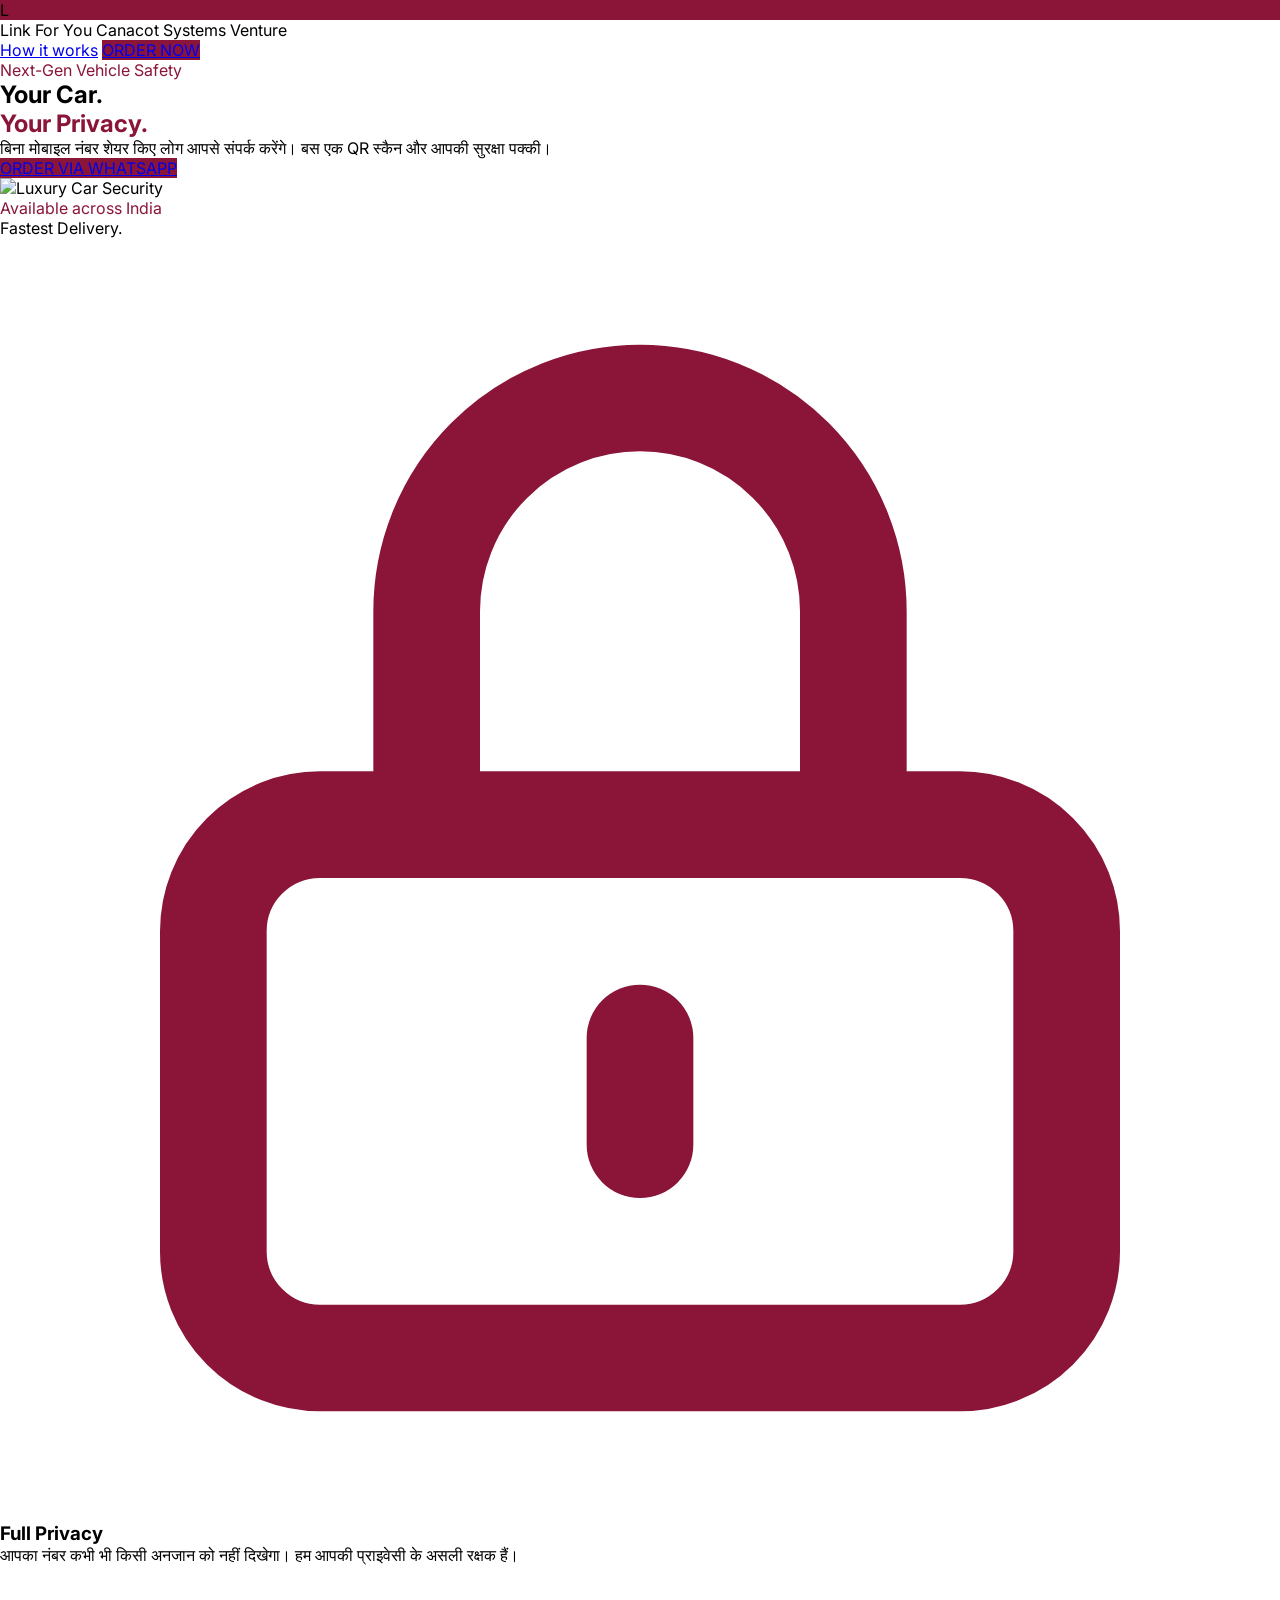
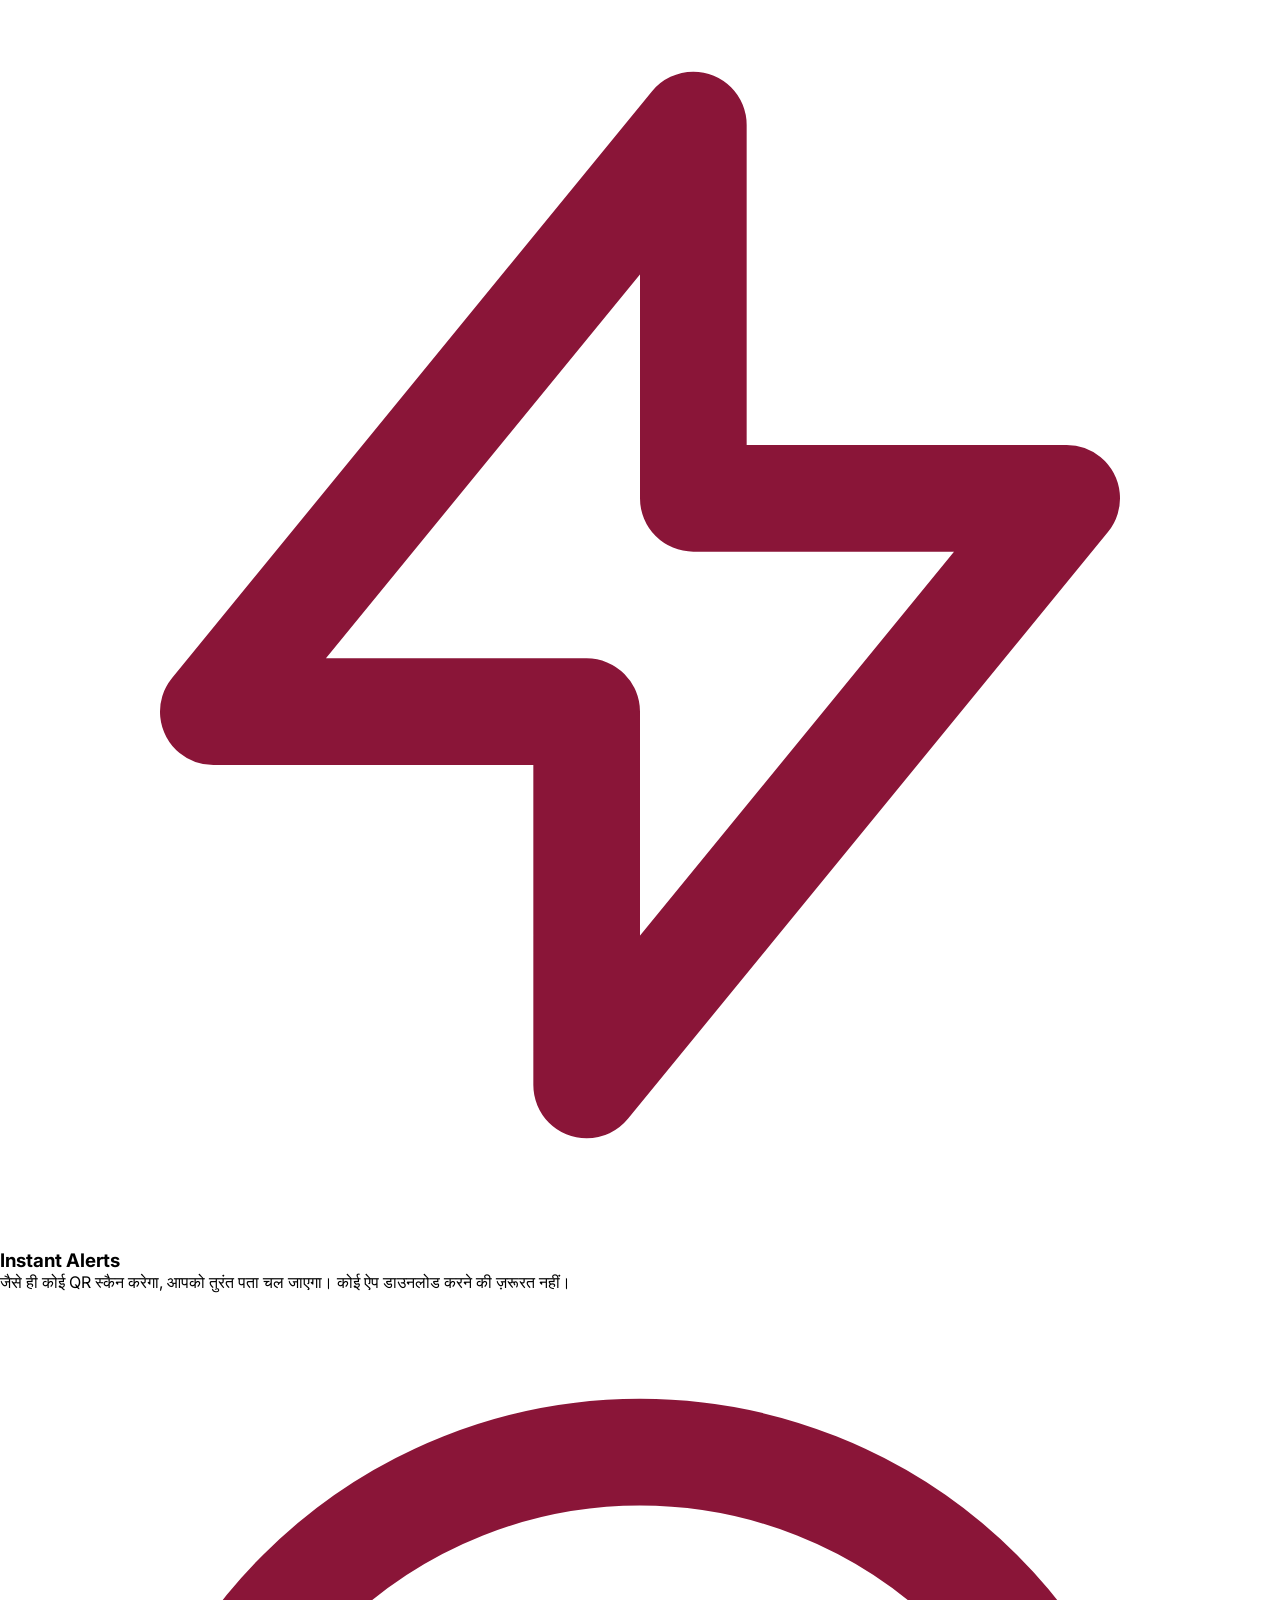
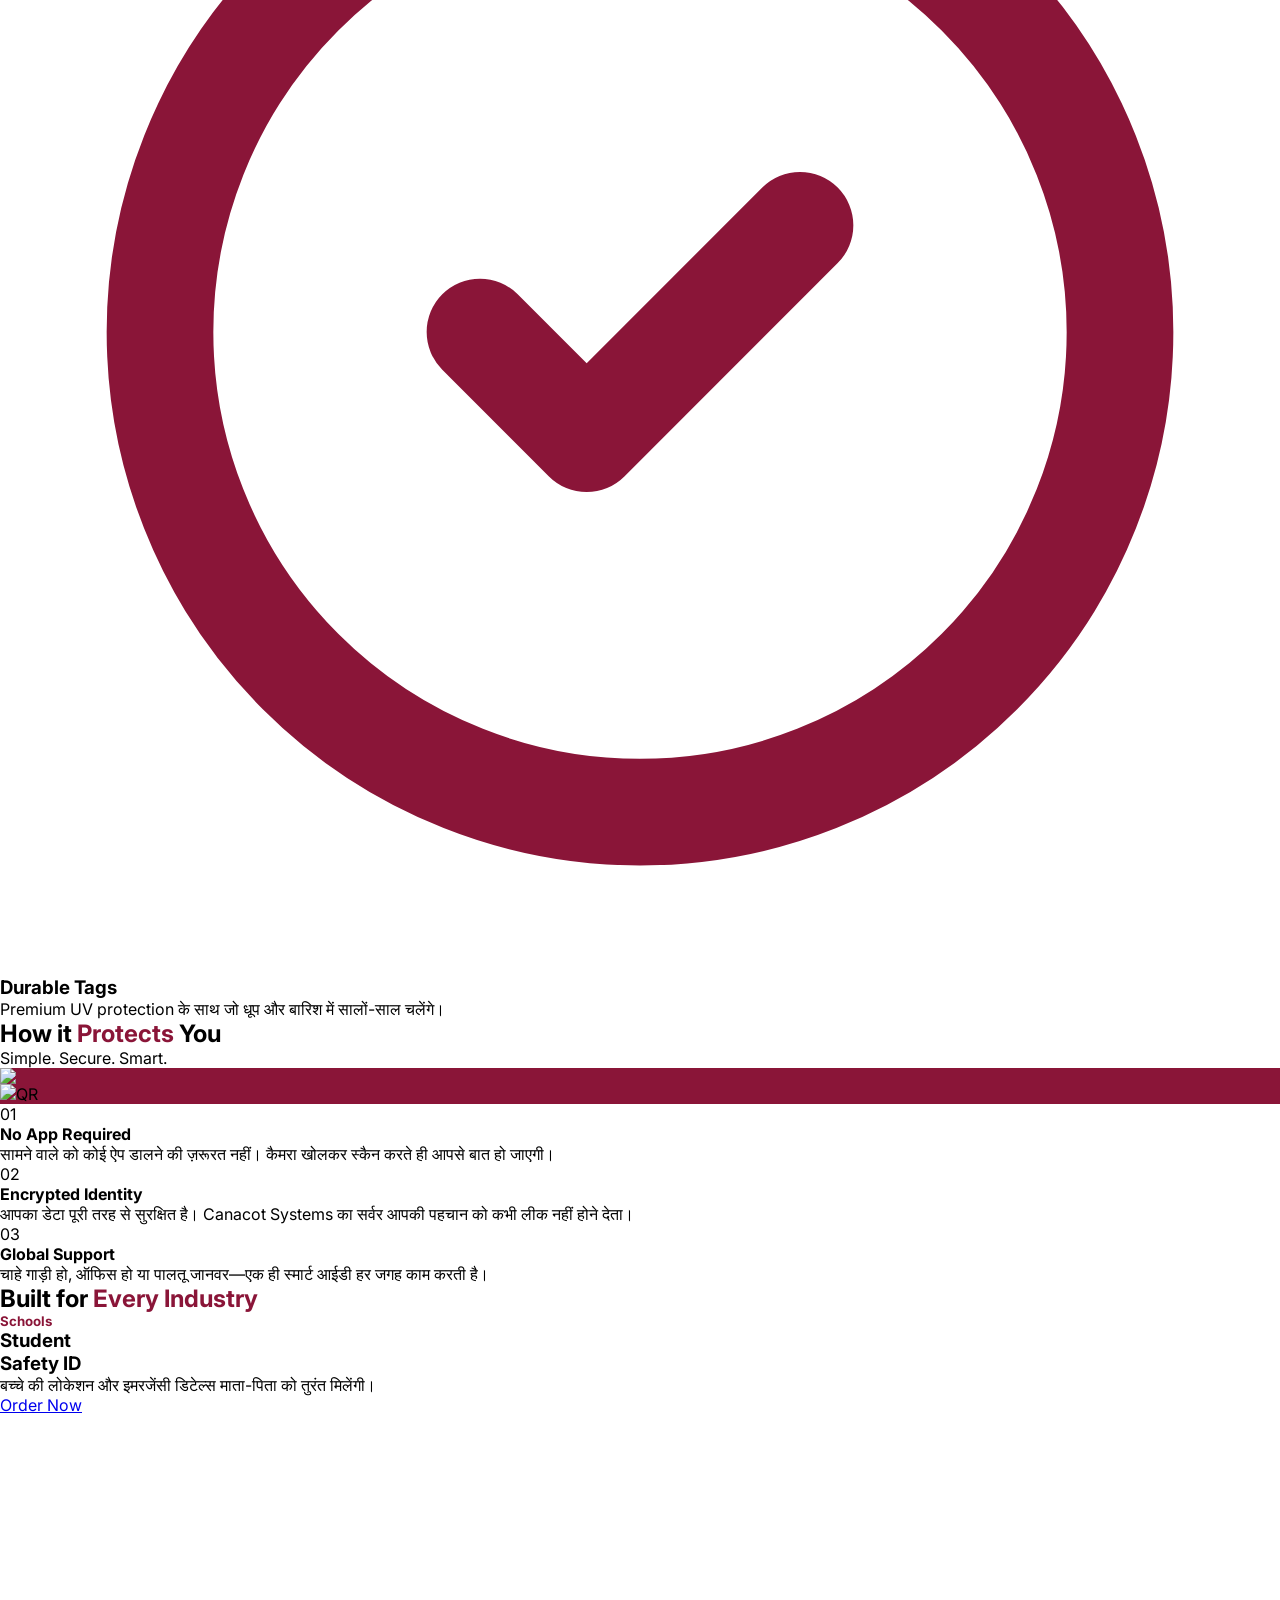
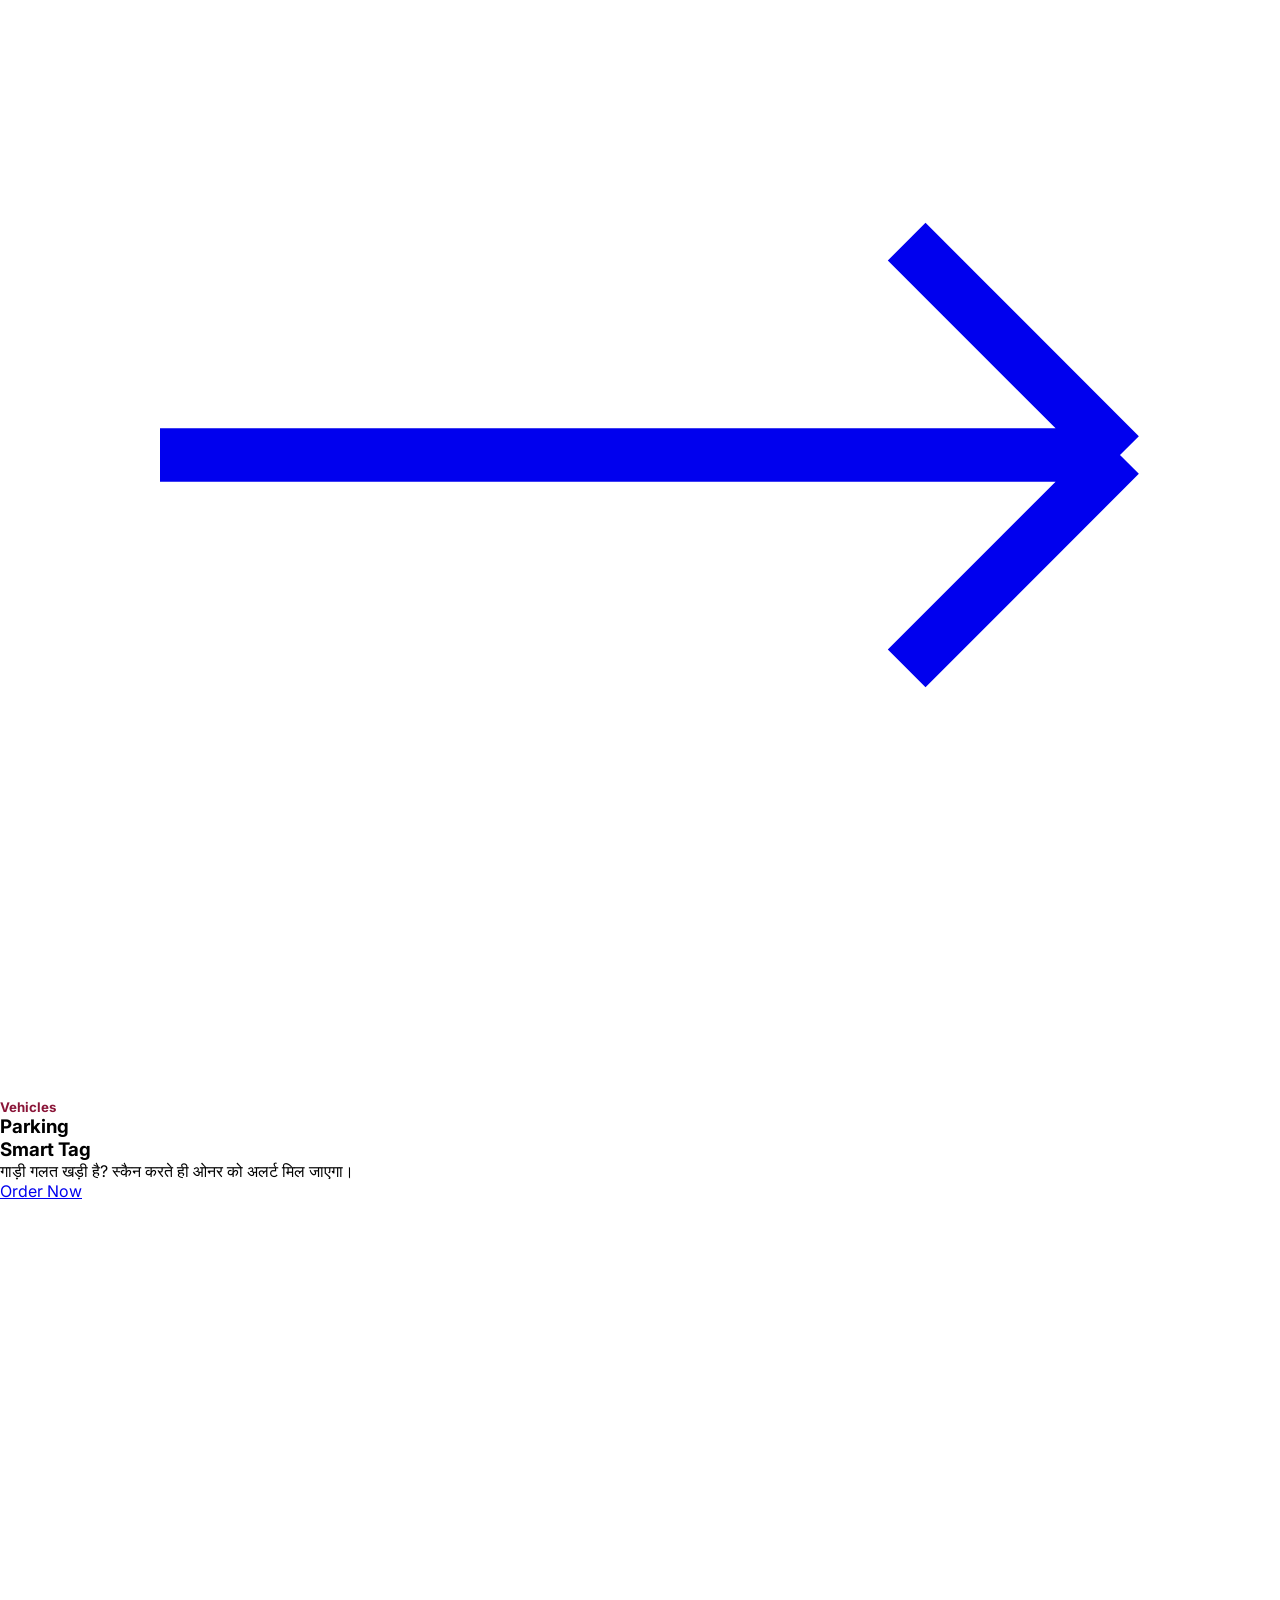
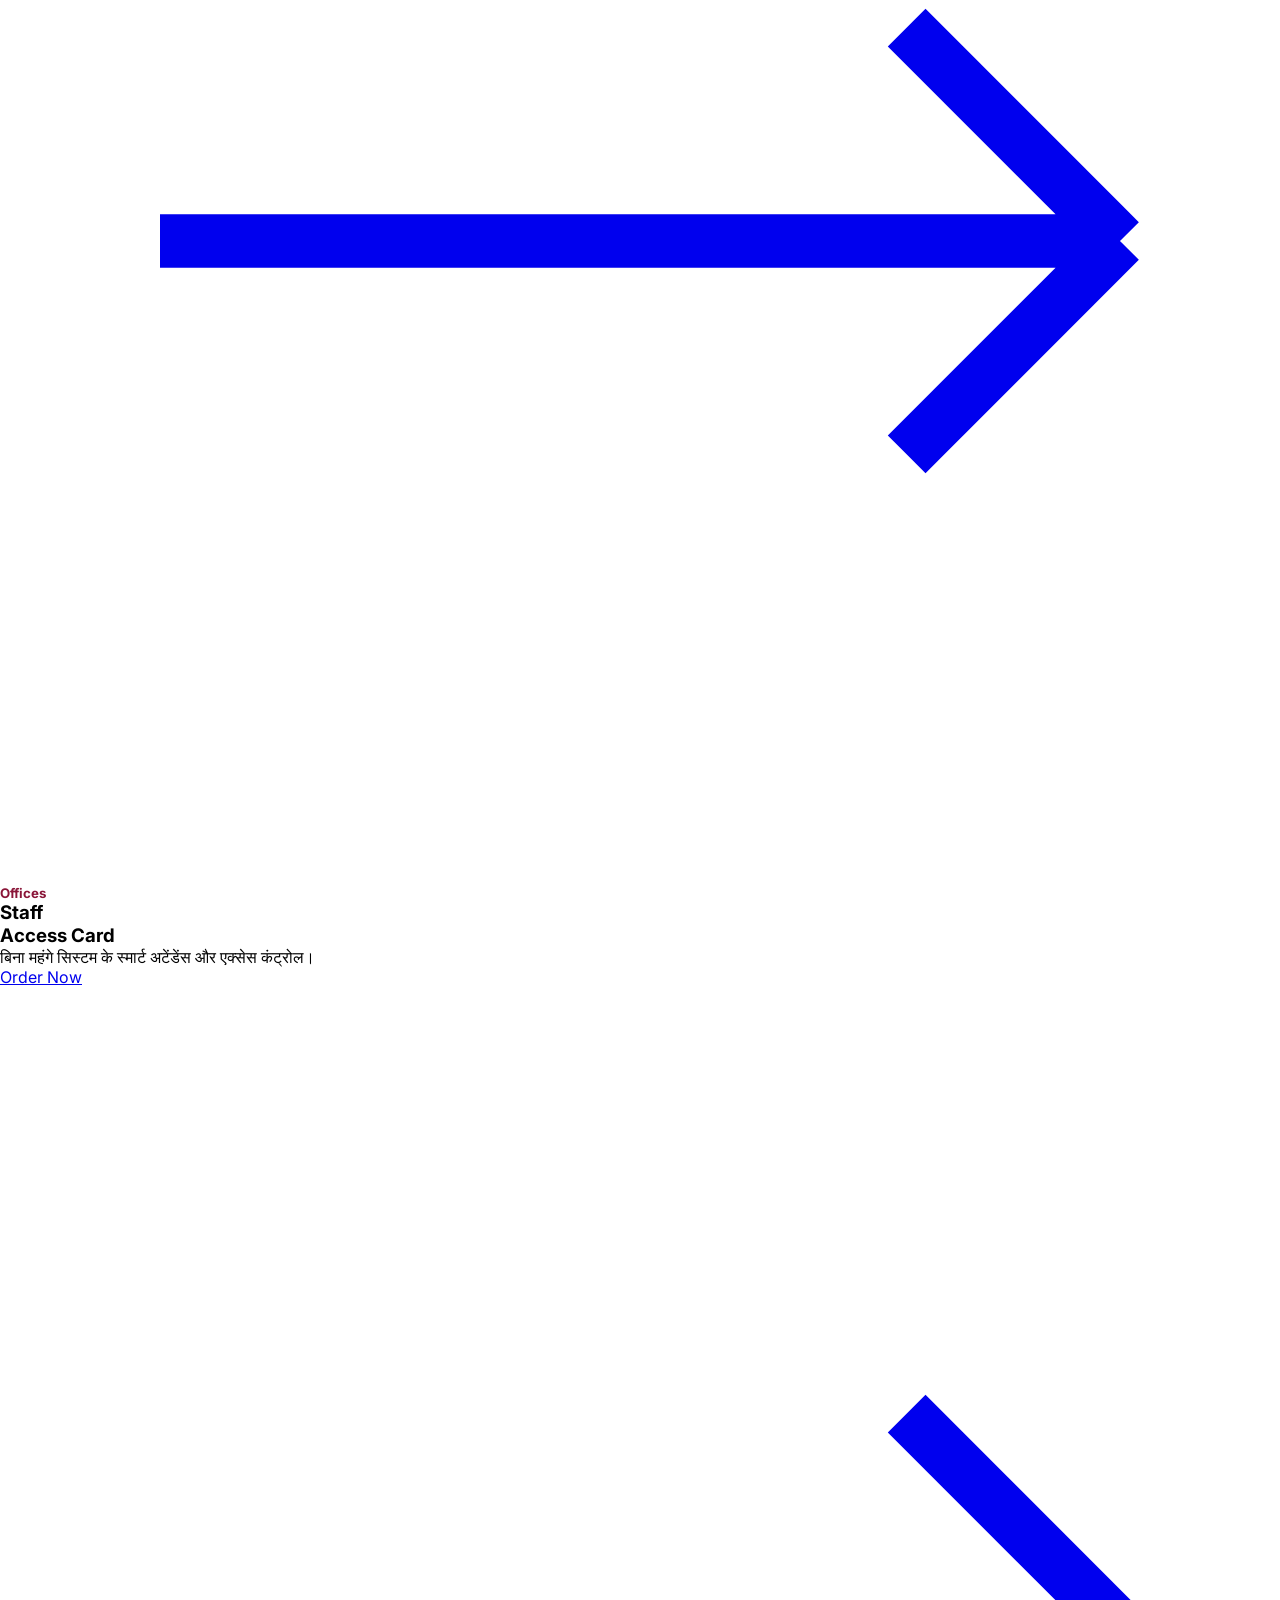
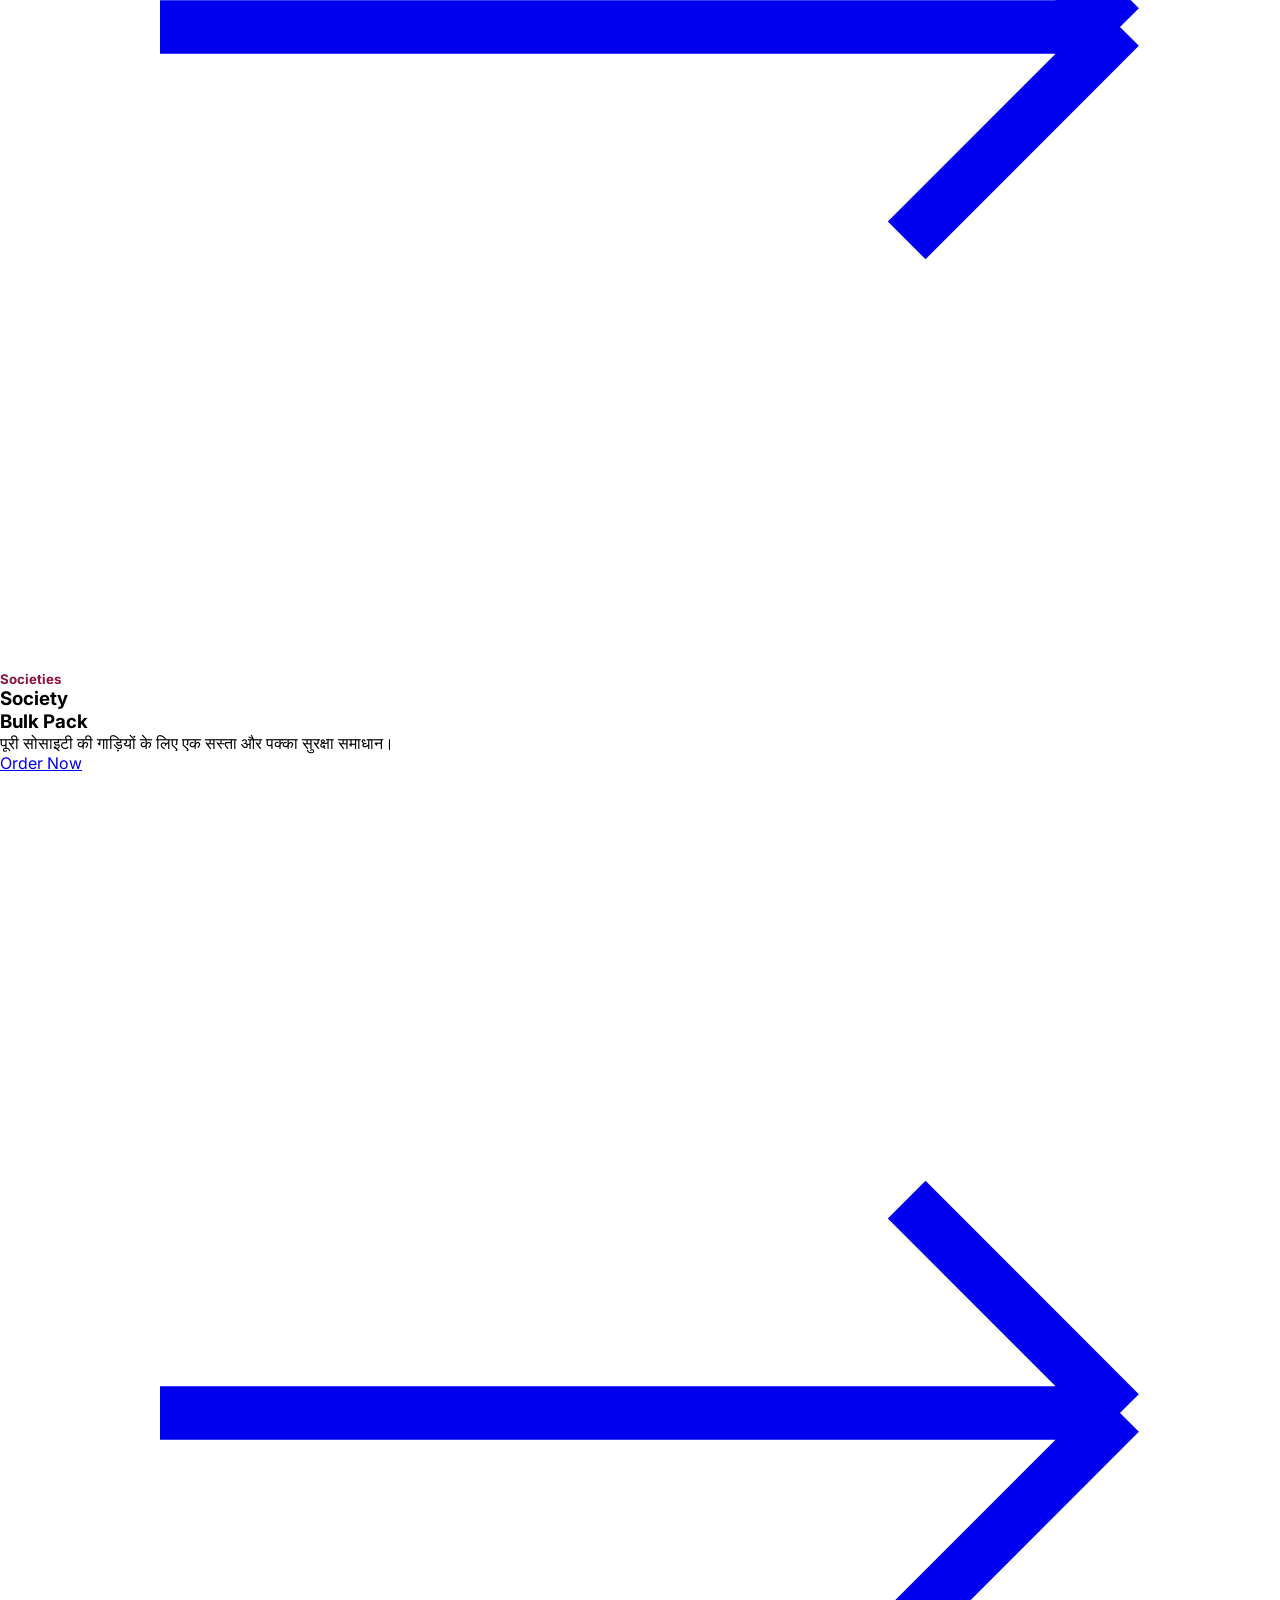
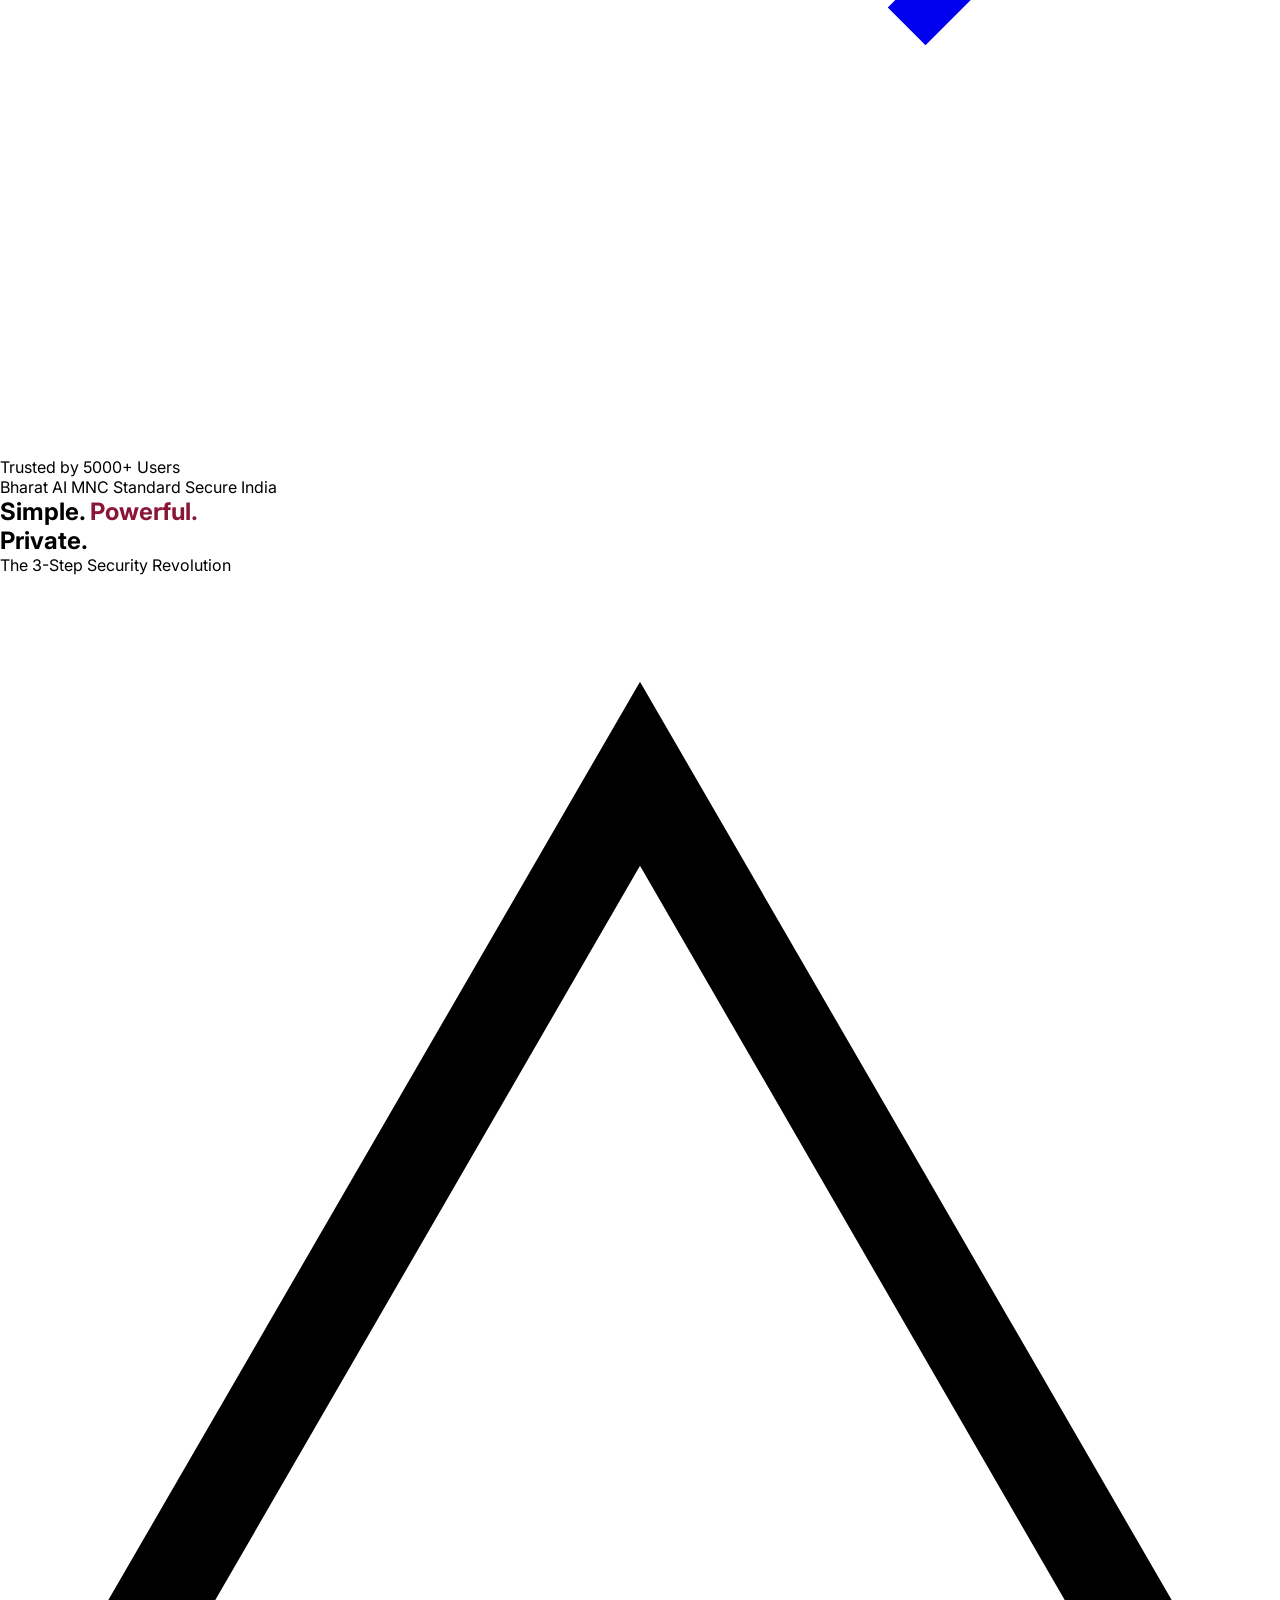
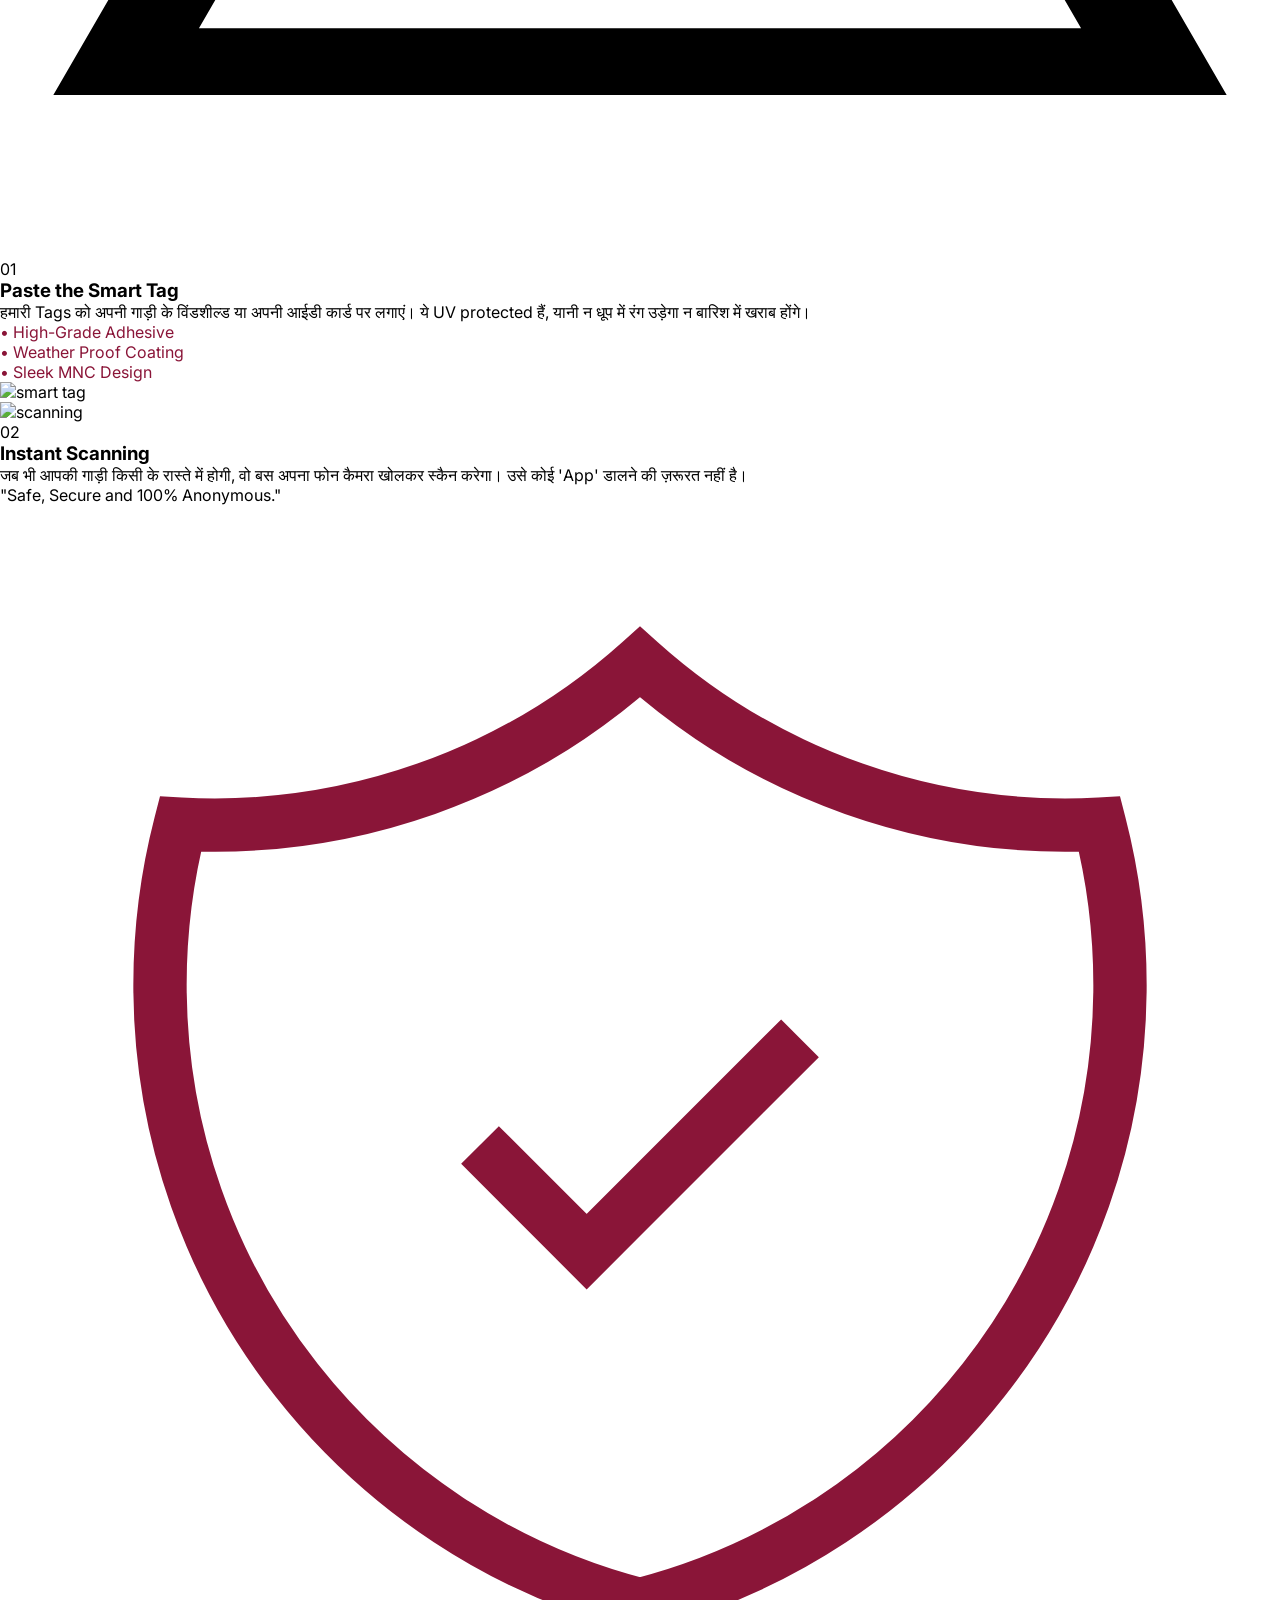
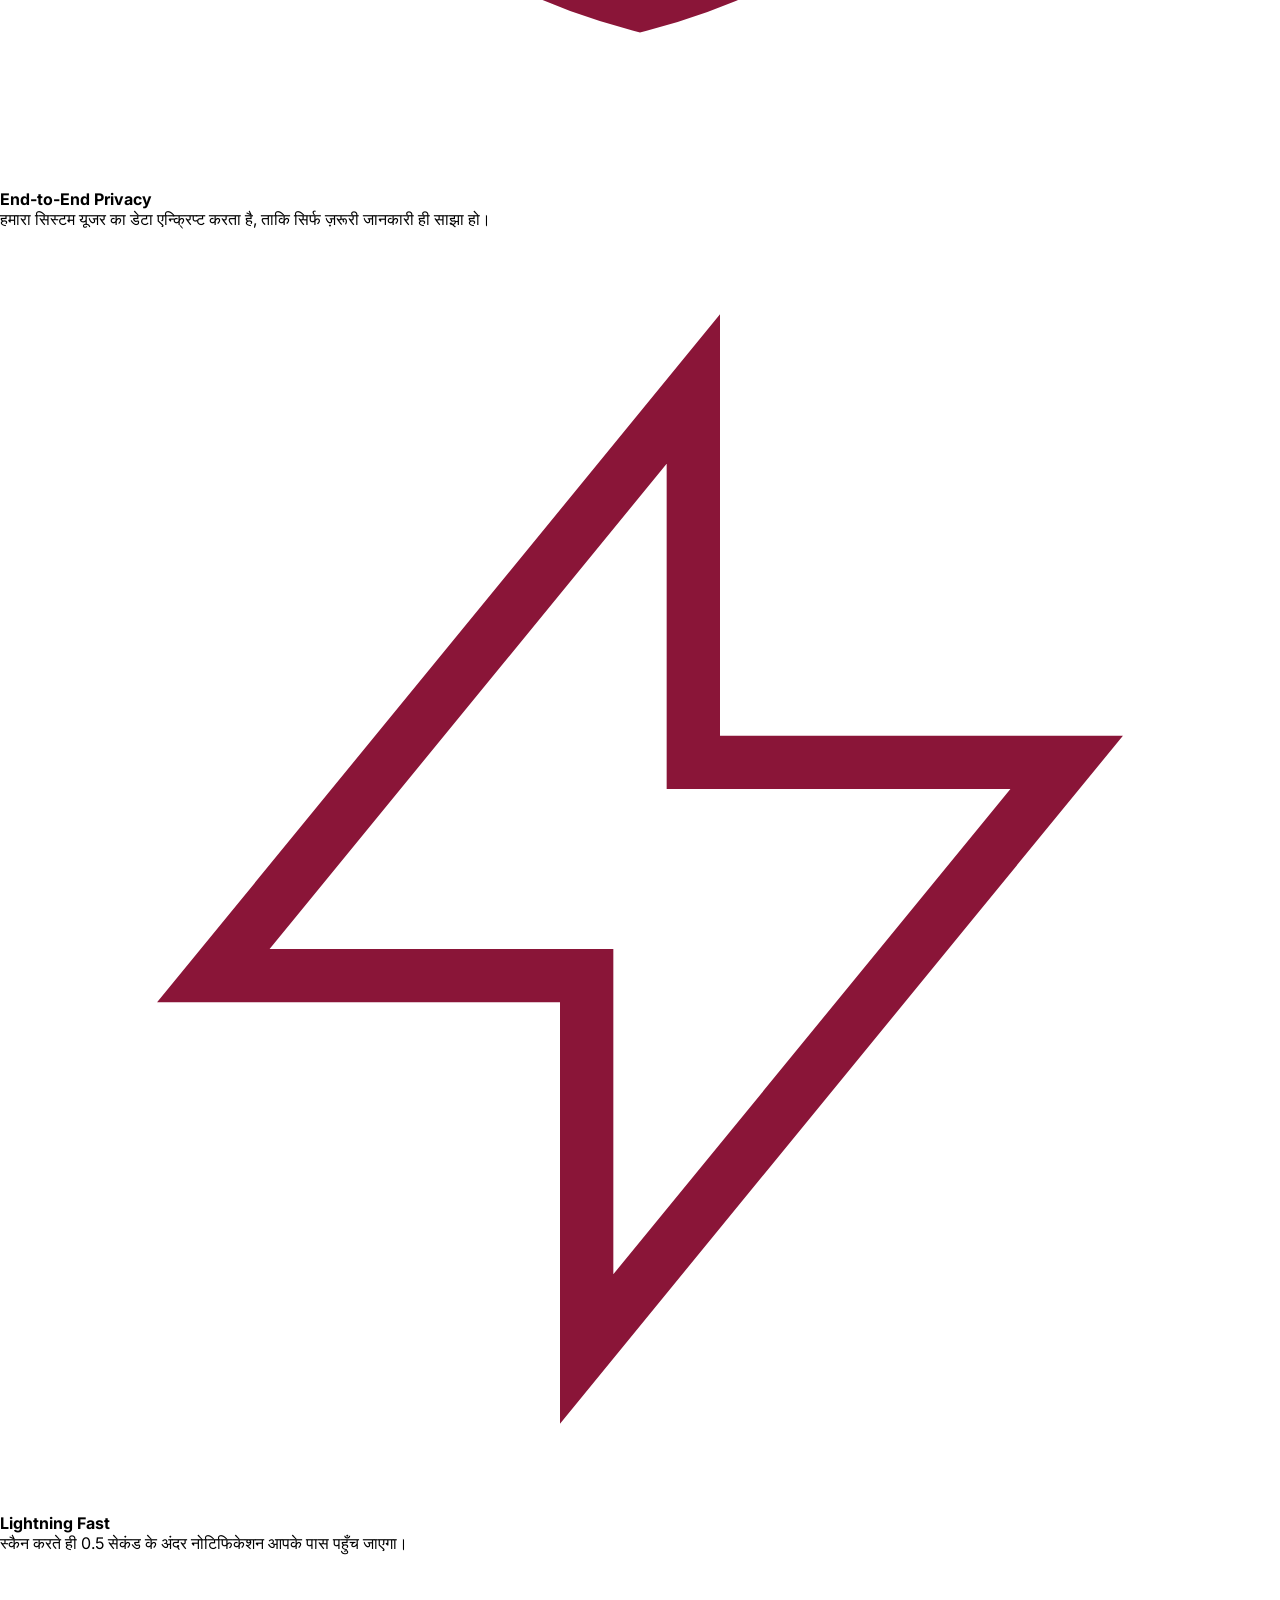
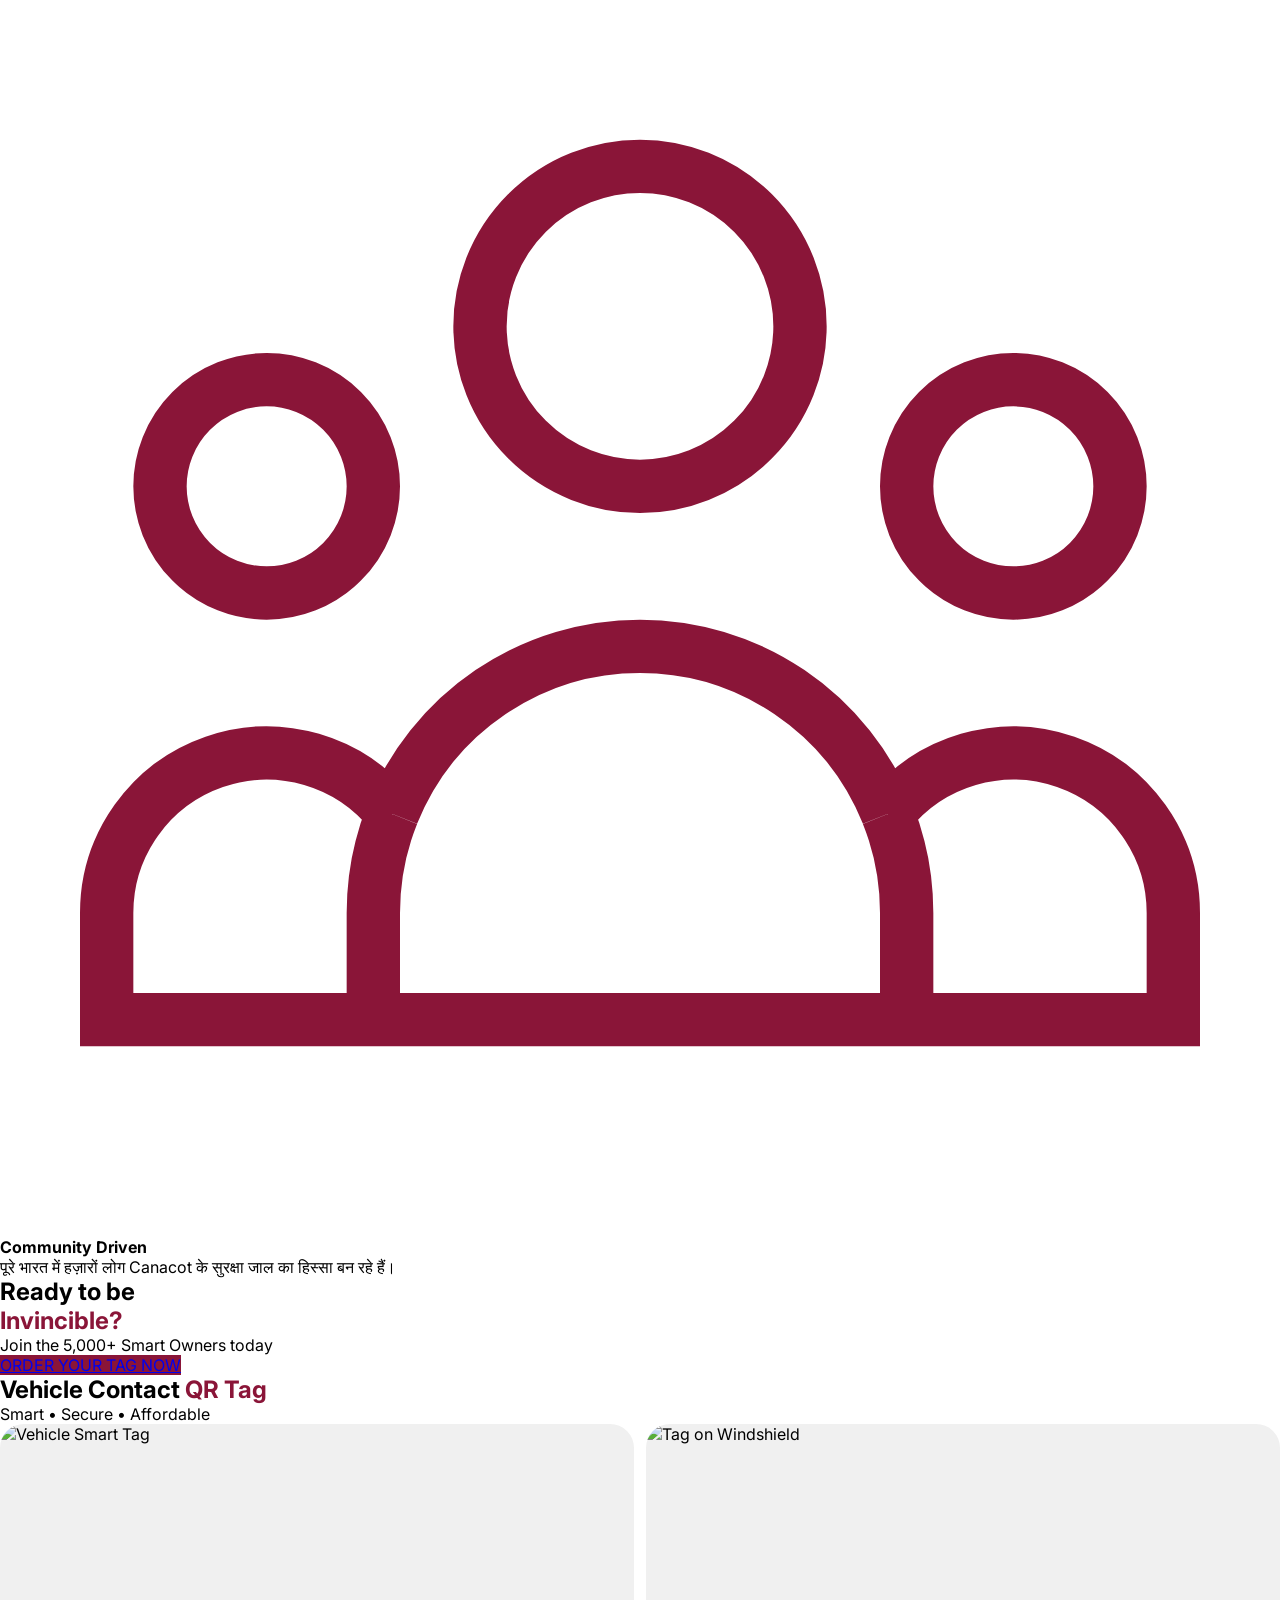
==== commit 0720c357: "Rename index_fixed_v2.html to index.html" ====
--- a/index.html
+++ b/index.html
@@ -6,20 +6,22 @@
     <title>Link For You | Smart QR Security by Canacot Systems</title>
     <script src="https://cdn.tailwindcss.com"></script>
     <link href="https://fonts.googleapis.com/css2?family=Inter:wght@400;500;700;800;900&display=swap" rel="stylesheet">
-    <link rel="stylesheet" href="style_fixed.css">
     <style>
         :root { --maroon: #8A1538; }
-        * { margin: 0; padding: 0; box-sizing: border-box; }
+        *, *::before, *::after { margin: 0; padding: 0; box-sizing: border-box; }
+        html, body { width: 100%; overflow-x: hidden; }
         body { 
             font-family: 'Inter', sans-serif; 
             background-color: #ffffff; 
-            scroll-behavior: smooth; 
-        }
+            scroll-behavior: smooth;
+            -webkit-font-smoothing: antialiased;
+        }
+        img { max-width: 100%; height: auto; display: block; }
         .text-maroon { color: var(--maroon); }
         .bg-maroon { background-color: var(--maroon); }
         .border-maroon { border-color: var(--maroon); }
         
-        /* Premium Animations */
+        /* Animations */
         @keyframes fadeInUp {
             from { opacity: 0; transform: translateY(30px); }
             to { opacity: 1; transform: translateY(0); }
@@ -30,27 +32,114 @@
         }
         .reveal { animation: fadeInUp 0.7s ease-out forwards; }
         .animate-spin-slow { animation: spin-slow 12s linear infinite; }
-        
-        /* QR Box Style */
-        .qr-box {
-            background: #ffffff;
-            border-radius: 32px;
+
+        /* =============================================
+           PREMIUM BENTO GRID — SELF CONTAINED
+        ============================================= */
+        .bento-wrap {
+            display: grid;
+            grid-template-columns: 1fr 1fr;
+            grid-template-rows: 220px 180px;
+            gap: 12px;
+            width: 100%;
+        }
+
+        /* Left big cell spans both rows */
+        .bento-hero {
+            grid-column: 1 / 2;
+            grid-row: 1 / 3;
+            border-radius: 24px;
             overflow: hidden;
-            box-shadow: 0 20px 35px -12px rgba(0, 0, 0, 0.1);
-            transition: transform 0.3s ease, box-shadow 0.3s ease;
-        }
-        .qr-box:hover {
-            transform: translateY(-5px);
-            box-shadow: 0 25px 40px -15px rgba(138, 21, 56, 0.2);
-        }
-        .qr-box img {
+            position: relative;
+            background: #f0f0f0;
+        }
+        .bento-hero img {
             width: 100%;
+            height: 100%;
+            object-fit: cover;
+            transition: transform 0.6s ease;
+        }
+        .bento-hero:hover img { transform: scale(1.05); }
+
+        /* Badge on hero */
+        .bento-badge {
+            position: absolute;
+            bottom: 12px;
+            left: 12px;
+            background: rgba(255,255,255,0.95);
+            backdrop-filter: blur(10px);
+            border-radius: 12px;
+            padding: 7px 14px;
+            font-size: 9px;
+            font-weight: 900;
+            text-transform: uppercase;
+            letter-spacing: 1.5px;
+            color: var(--maroon);
+            border: 1px solid rgba(138,21,56,0.15);
+            box-shadow: 0 4px 12px rgba(0,0,0,0.08);
+        }
+
+        /* Top-right small image */
+        .bento-sm {
+            grid-column: 2 / 3;
+            grid-row: 1 / 2;
+            border-radius: 24px;
+            overflow: hidden;
+            background: #f0f0f0;
+        }
+        .bento-sm img {
+            width: 100%;
+            height: 100%;
+            object-fit: cover;
+            transition: transform 0.6s ease;
+        }
+        .bento-sm:hover img { transform: scale(1.05); }
+
+        /* Bottom-right QR box */
+        .bento-qr {
+            grid-column: 2 / 3;
+            grid-row: 2 / 3;
+            border-radius: 24px;
+            background: #fafafa;
+            border: 1px solid #ebebeb;
+            display: flex;
+            align-items: center;
+            justify-content: center;
+            padding: 16px;
+            box-shadow: inset 0 2px 8px rgba(0,0,0,0.03);
+            transition: box-shadow 0.3s;
+        }
+        .bento-qr:hover {
+            box-shadow: 0 8px 24px rgba(138,21,56,0.12);
+        }
+        .bento-qr img {
+            width: 75%;
             height: auto;
-            display: block;
-            object-fit: cover;
-        }
-        
-        /* Premium Mobile Dock */
+            border-radius: 8px;
+        }
+
+        /* Mobile: stack hero full width on top, two small cells below */
+        @media (max-width: 500px) {
+            .bento-wrap {
+                grid-template-columns: 1fr 1fr;
+                grid-template-rows: 200px 150px;
+                gap: 10px;
+            }
+            .bento-hero {
+                grid-column: 1 / 3;
+                grid-row: 1 / 2;
+            }
+            .bento-sm {
+                grid-column: 1 / 2;
+                grid-row: 2 / 3;
+            }
+            .bento-qr {
+                grid-column: 2 / 3;
+                grid-row: 2 / 3;
+            }
+        }
+
+        /* Mobile Dock */
         .mobile-dock {
             position: fixed;
             bottom: 20px;
@@ -81,20 +170,16 @@
             transition: all 0.2s ease;
         }
         .mobile-dock a.active,
-        .mobile-dock a:hover {
-            color: var(--maroon);
-        }
+        .mobile-dock a:hover { color: var(--maroon); }
         .mobile-dock .dot {
-            width: 6px;
-            height: 6px;
+            width: 6px; height: 6px;
             background-color: var(--maroon);
             border-radius: 50%;
             margin-bottom: 2px;
         }
         .mobile-dock .center-btn {
             background-color: var(--maroon);
-            width: 56px;
-            height: 56px;
+            width: 56px; height: 56px;
             border-radius: 28px;
             display: flex;
             align-items: center;
@@ -102,15 +187,13 @@
             margin-top: -30px;
             box-shadow: 0 8px 20px rgba(138, 21, 56, 0.4);
             border: 3px solid white;
-            font-size: 28px;
-            font-weight: bold;
+            font-size: 22px;
             color: white !important;
         }
         .mobile-dock .center-btn:hover {
             transform: scale(1.05);
             background-color: #6e102d;
         }
-        
         @media (min-width: 768px) {
             .mobile-dock { display: none; }
         }
@@ -414,7 +497,7 @@
         <div class="grid md:grid-cols-2 gap-12 items-center">
 
             <!-- LEFT: PREMIUM BENTO PHOTO GRID -->
-            <div class="premium-bento-grid">
+            <div class="bento-wrap">
                 <!-- Big hero image - car on road -->
                 <div class="bento-hero">
                     <img src="https://images.unsplash.com/photo-1503376780353-7e6692767b70?q=80&w=900&auto=format&fit=crop" 
@@ -422,7 +505,7 @@
                     <div class="bento-badge">Smart QR Tag</div>
                 </div>
                 <!-- Top right: windshield close-up -->
-                <div class="bento-sm-top">
+                <div class="bento-sm">
                     <img src="https://images.unsplash.com/photo-1549317661-bd32c8ce0db2?q=80&w=600&auto=format&fit=crop" 
                          alt="Tag on Windshield">
                 </div>
@@ -486,7 +569,7 @@
         <div class="grid md:grid-cols-2 gap-12 items-center">
 
             <!-- LEFT: PREMIUM BENTO PHOTO GRID -->
-            <div class="premium-bento-grid">
+            <div class="bento-wrap">
                 <!-- Big hero image: professional with digital card -->
                 <div class="bento-hero">
                     <img src="https://images.unsplash.com/photo-1516321318423-f06f85e504b3?q=80&w=900&auto=format&fit=crop" 
@@ -494,7 +577,7 @@
                     <div class="bento-badge">Digital Card</div>
                 </div>
                 <!-- Top right: networking / handshake -->
-                <div class="bento-sm-top">
+                <div class="bento-sm">
                     <img src="https://images.unsplash.com/photo-1560472355-536de3962603?q=80&w=600&auto=format&fit=crop" 
                          alt="Business Networking">
                 </div>
@@ -574,11 +657,19 @@
         </div>
     </footer>
 
-    <!-- PREMIUM MOBILE BOTTOM NAVIGATION - FIXED (REPLACED) -->
+    <!-- PREMIUM MOBILE BOTTOM NAVIGATION -->
     <div class="mobile-dock">
-        <a href="#">
+        <a href="#" class="active">
             <span class="dot"></span>
             <p>Home</p>
         </a>
         <a href="https://wa.me/919899873021" class="center-btn">
-       
+            <svg width="22" height="22" fill="currentColor" viewBox="0 0 24 24"><path d="M17.472 14.382c-.297-.149-1.758-.867-2.03-.967-.273-.099-.471-.148-.67.15-.197.297-.767.966-.94 1.164-.173.199-.347.223-.644.075-.297-.15-1.255-.463-2.39-1.475-.883-.788-1.48-1.761-1.653-2.059-.173-.297-.018-.458.13-.606.134-.133.298-.347.446-.52.149-.174.198-.298.298-.497.099-.198.05-.371-.025-.52-.075-.149-.669-1.612-.916-2.207-.242-.579-.487-.5-.669-.51-.173-.008-.371-.01-.57-.01-.198 0-.52.074-.792.372-.272.297-1.04 1.016-1.04 2.479 0 1.462 1.065 2.875 1.213 3.074.149.198 2.096 3.2 5.077 4.487.709.306 1.262.489 1.694.625.712.227 1.36.195 1.871.118.571-.085 1.758-.719 2.006-1.413.248-.694.248-1.289.173-1.413-.074-.124-.272-.198-.57-.347m-5.421 7.403h-.004a9.87 9.87 0 01-5.031-1.378l-.361-.214-3.741.982.998-3.648-.235-.374a9.86 9.86 0 01-1.51-5.26c.001-5.45 4.436-9.884 9.888-9.884 2.64 0 5.122 1.03 6.988 2.898a9.825 9.825 0 012.893 6.994c-.003 5.45-4.437 9.884-9.885 9.884m8.413-18.297A11.815 11.815 0 0012.05 0C5.495 0 .16 5.335.157 11.892c0 2.096.547 4.142 1.588 5.945L.057 24l6.305-1.654a11.882 11.882 0 005.683 1.448h.005c6.554 0 11.89-5.335 11.893-11.893a11.821 11.821 0 00-3.48-8.413z"/></svg>
+        </a>
+        <a href="#about">
+            <p>About</p>
+        </a>
+    </div>
+
+</body>
+</html>
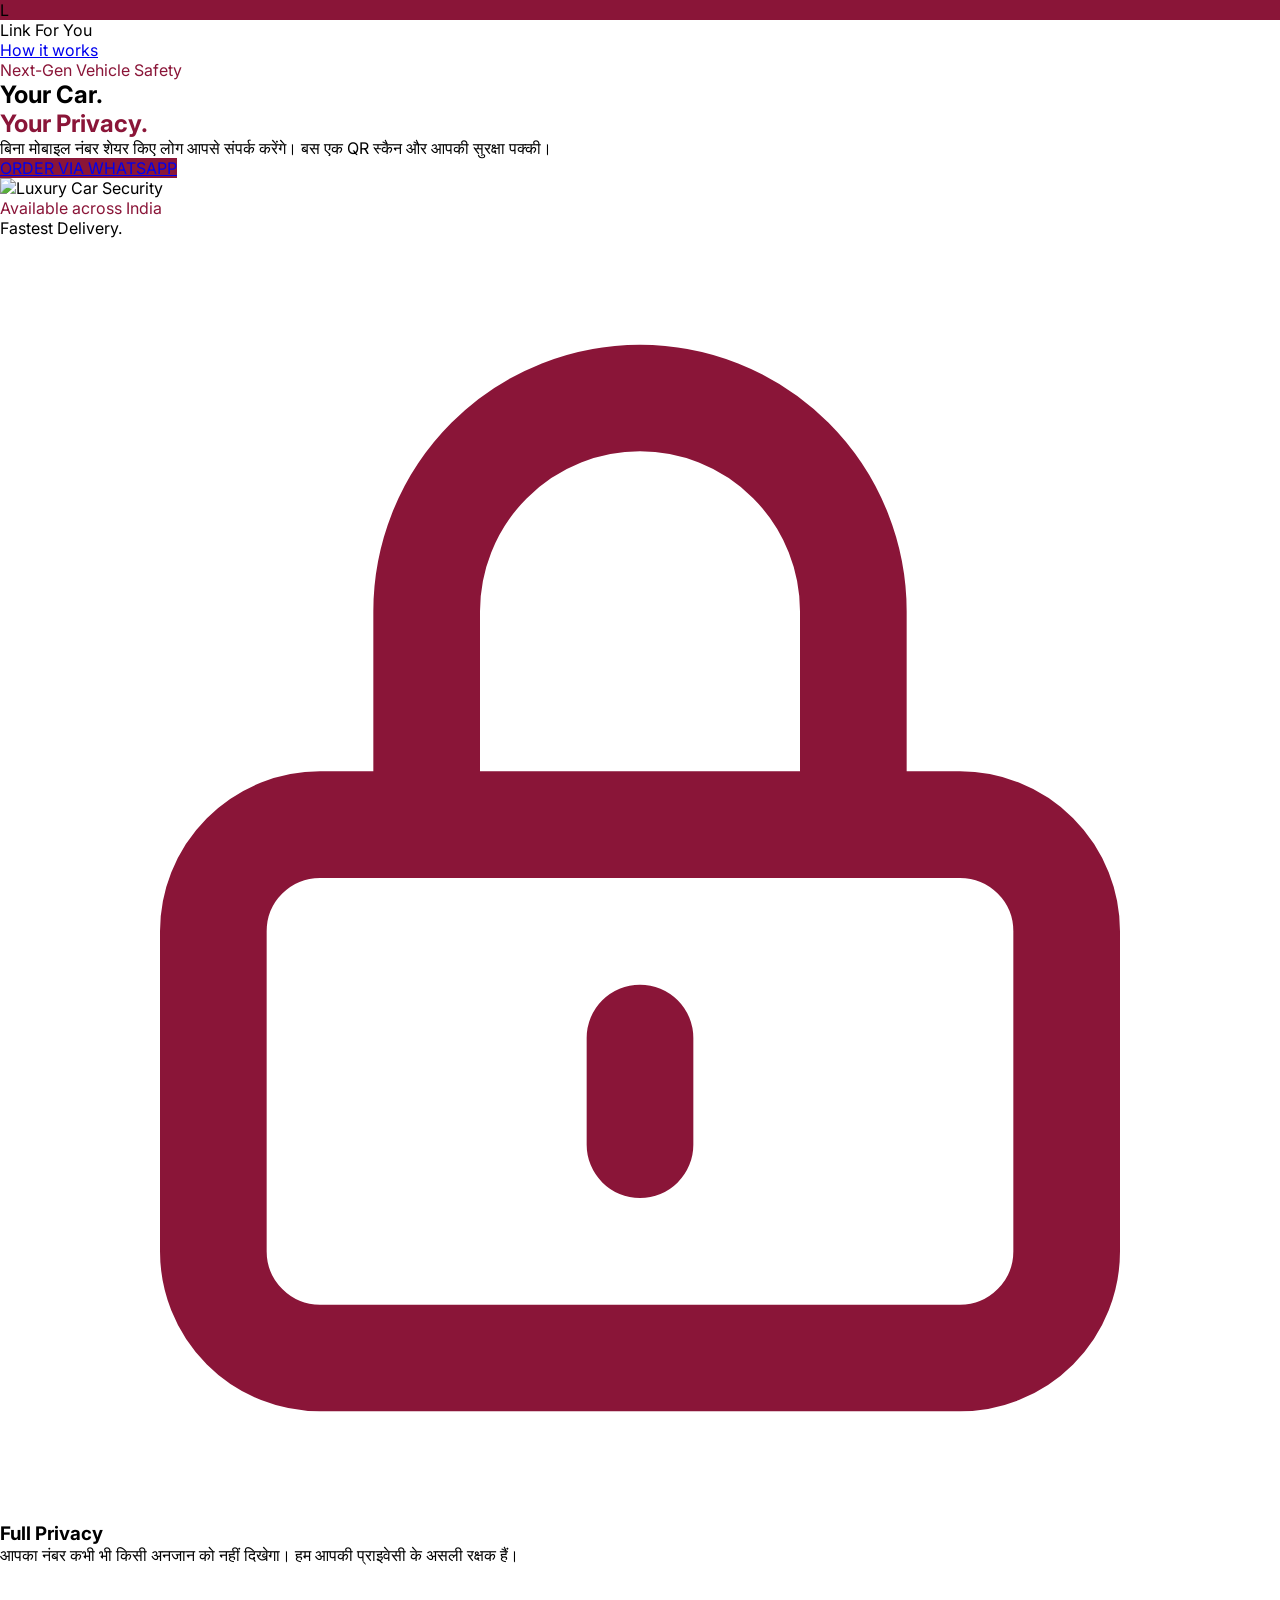
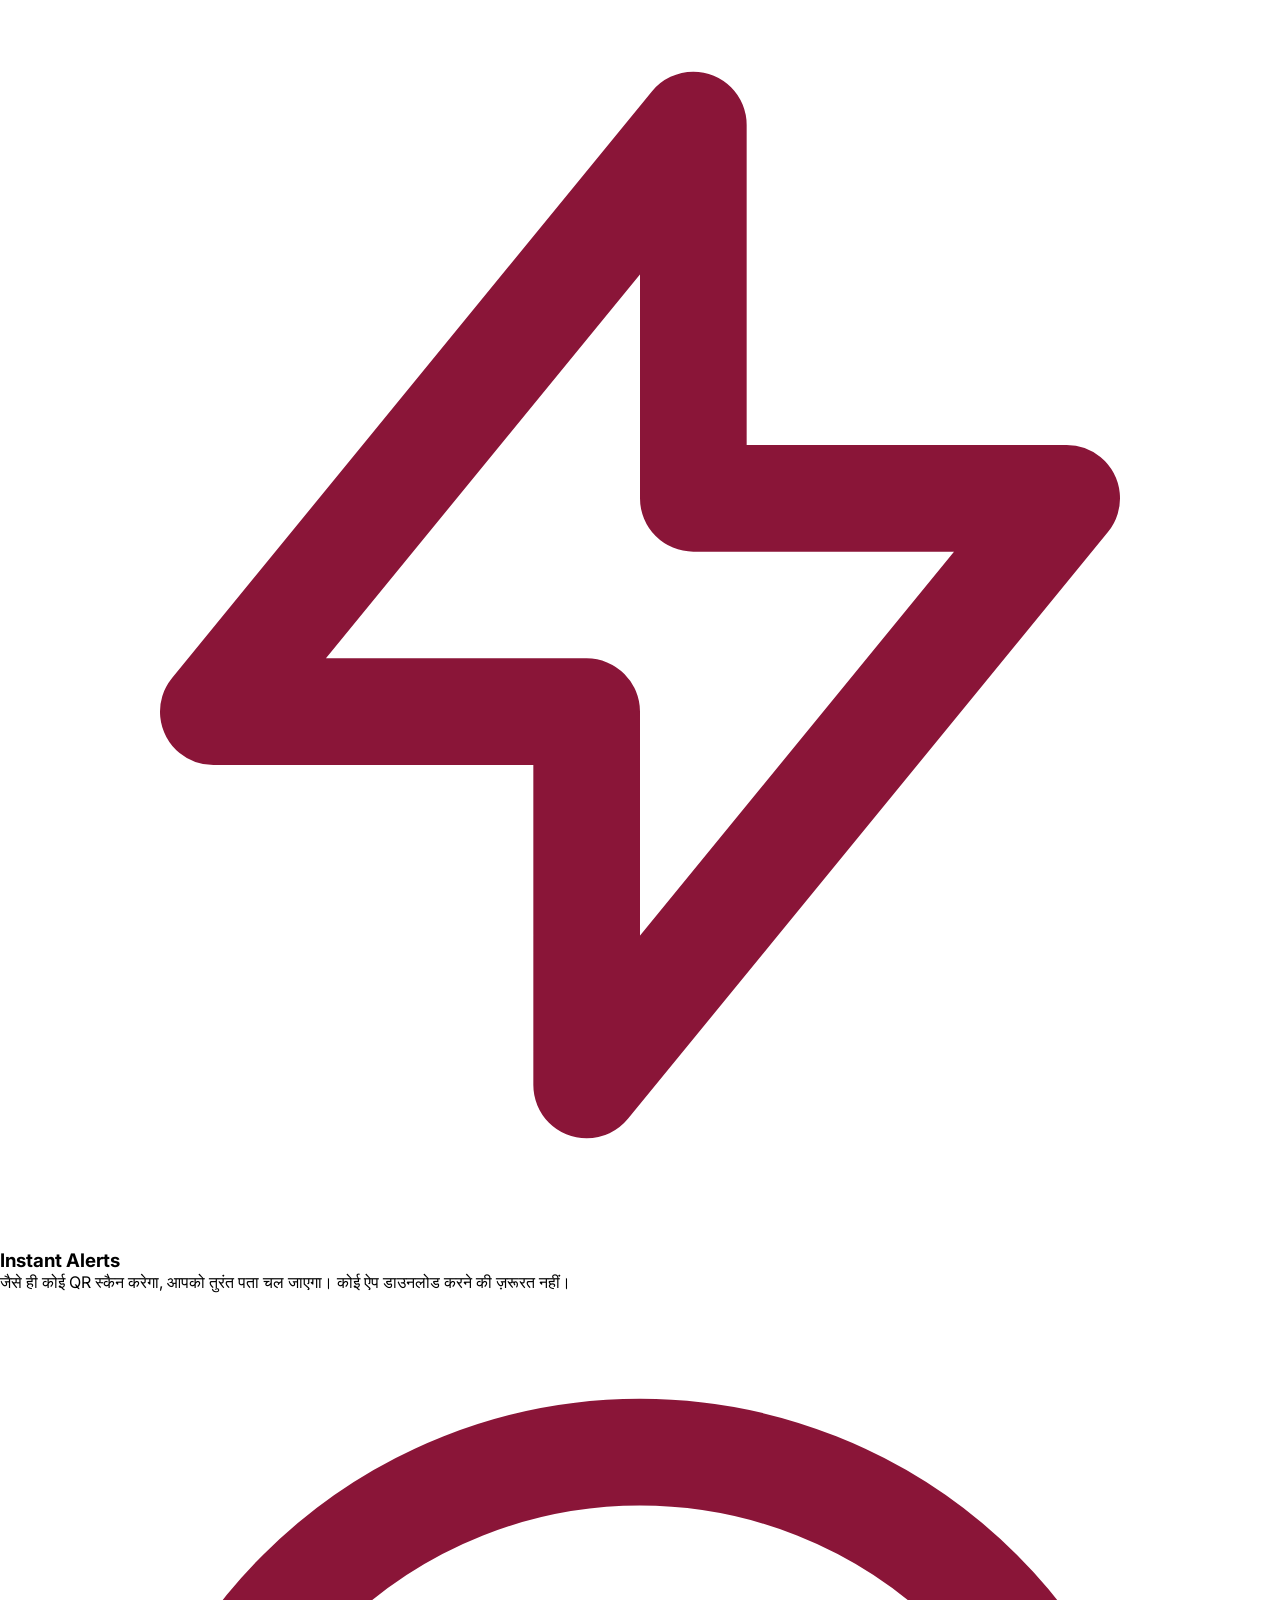
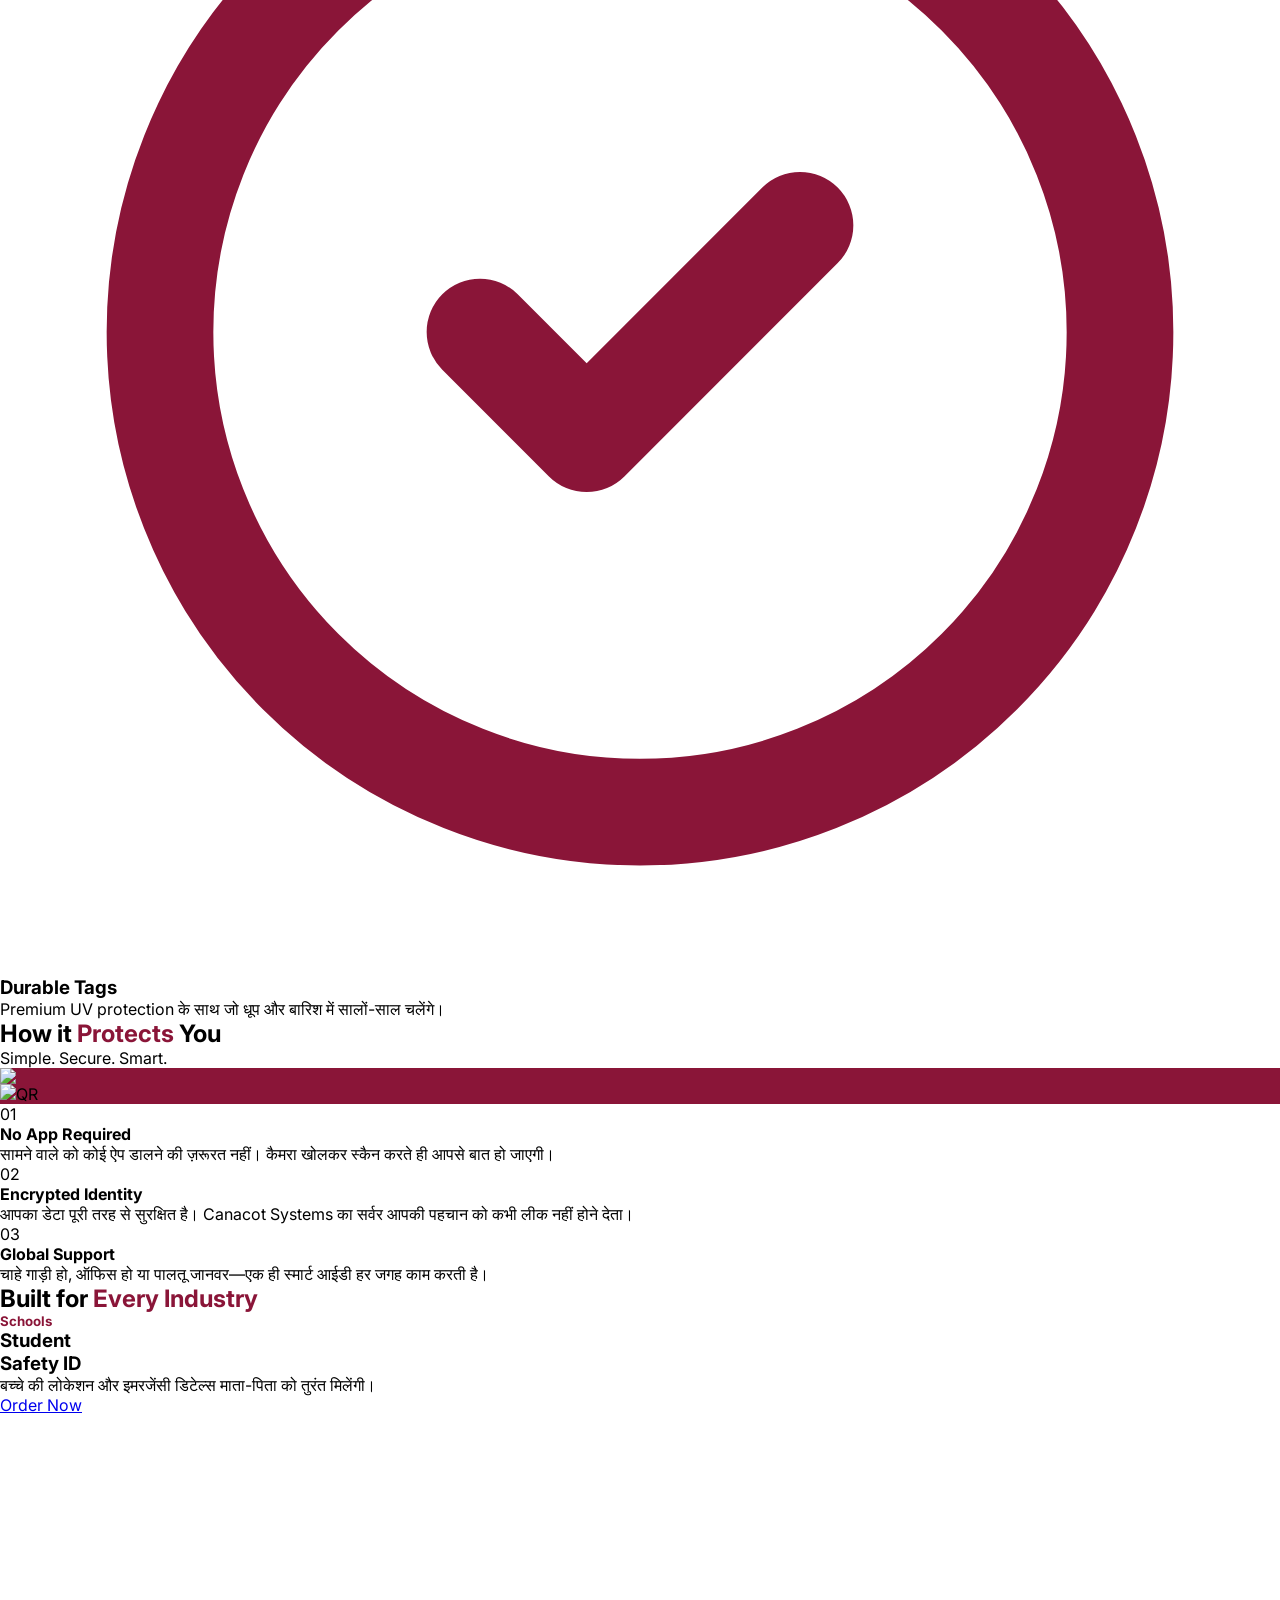
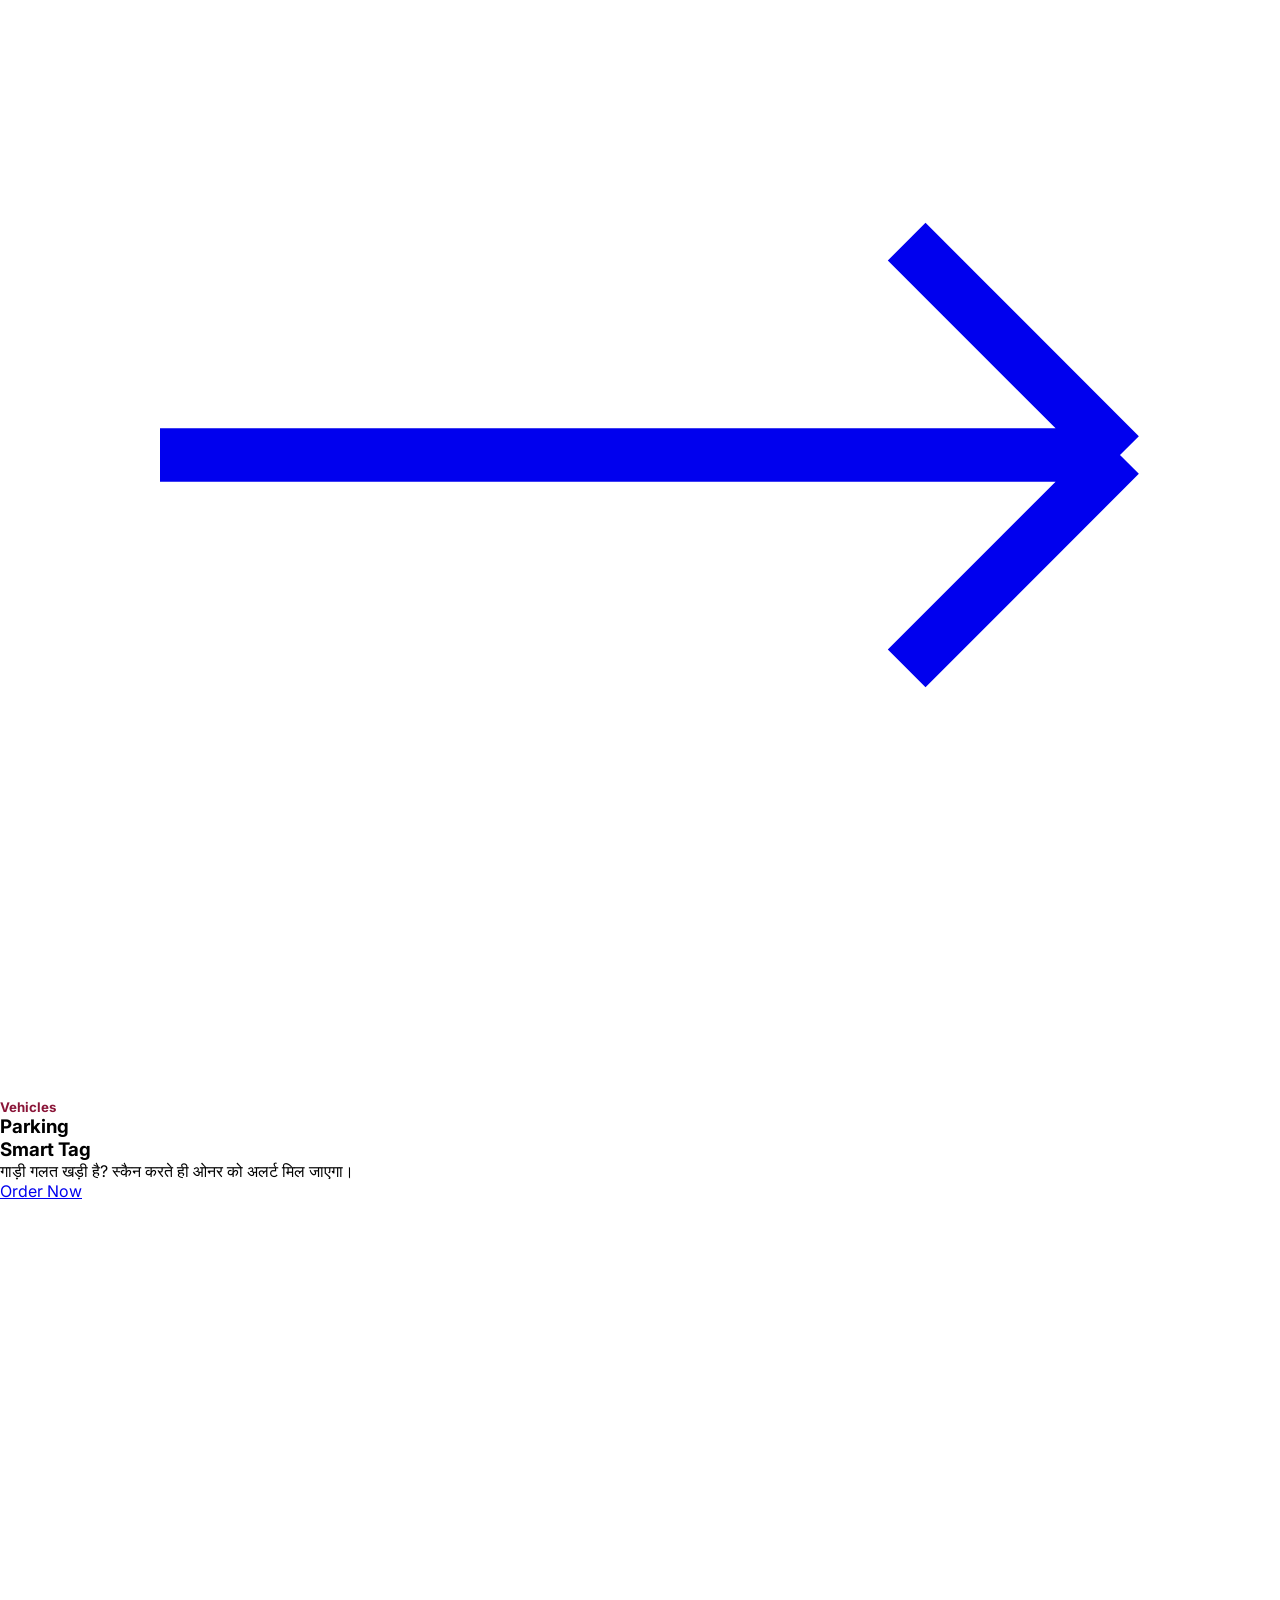
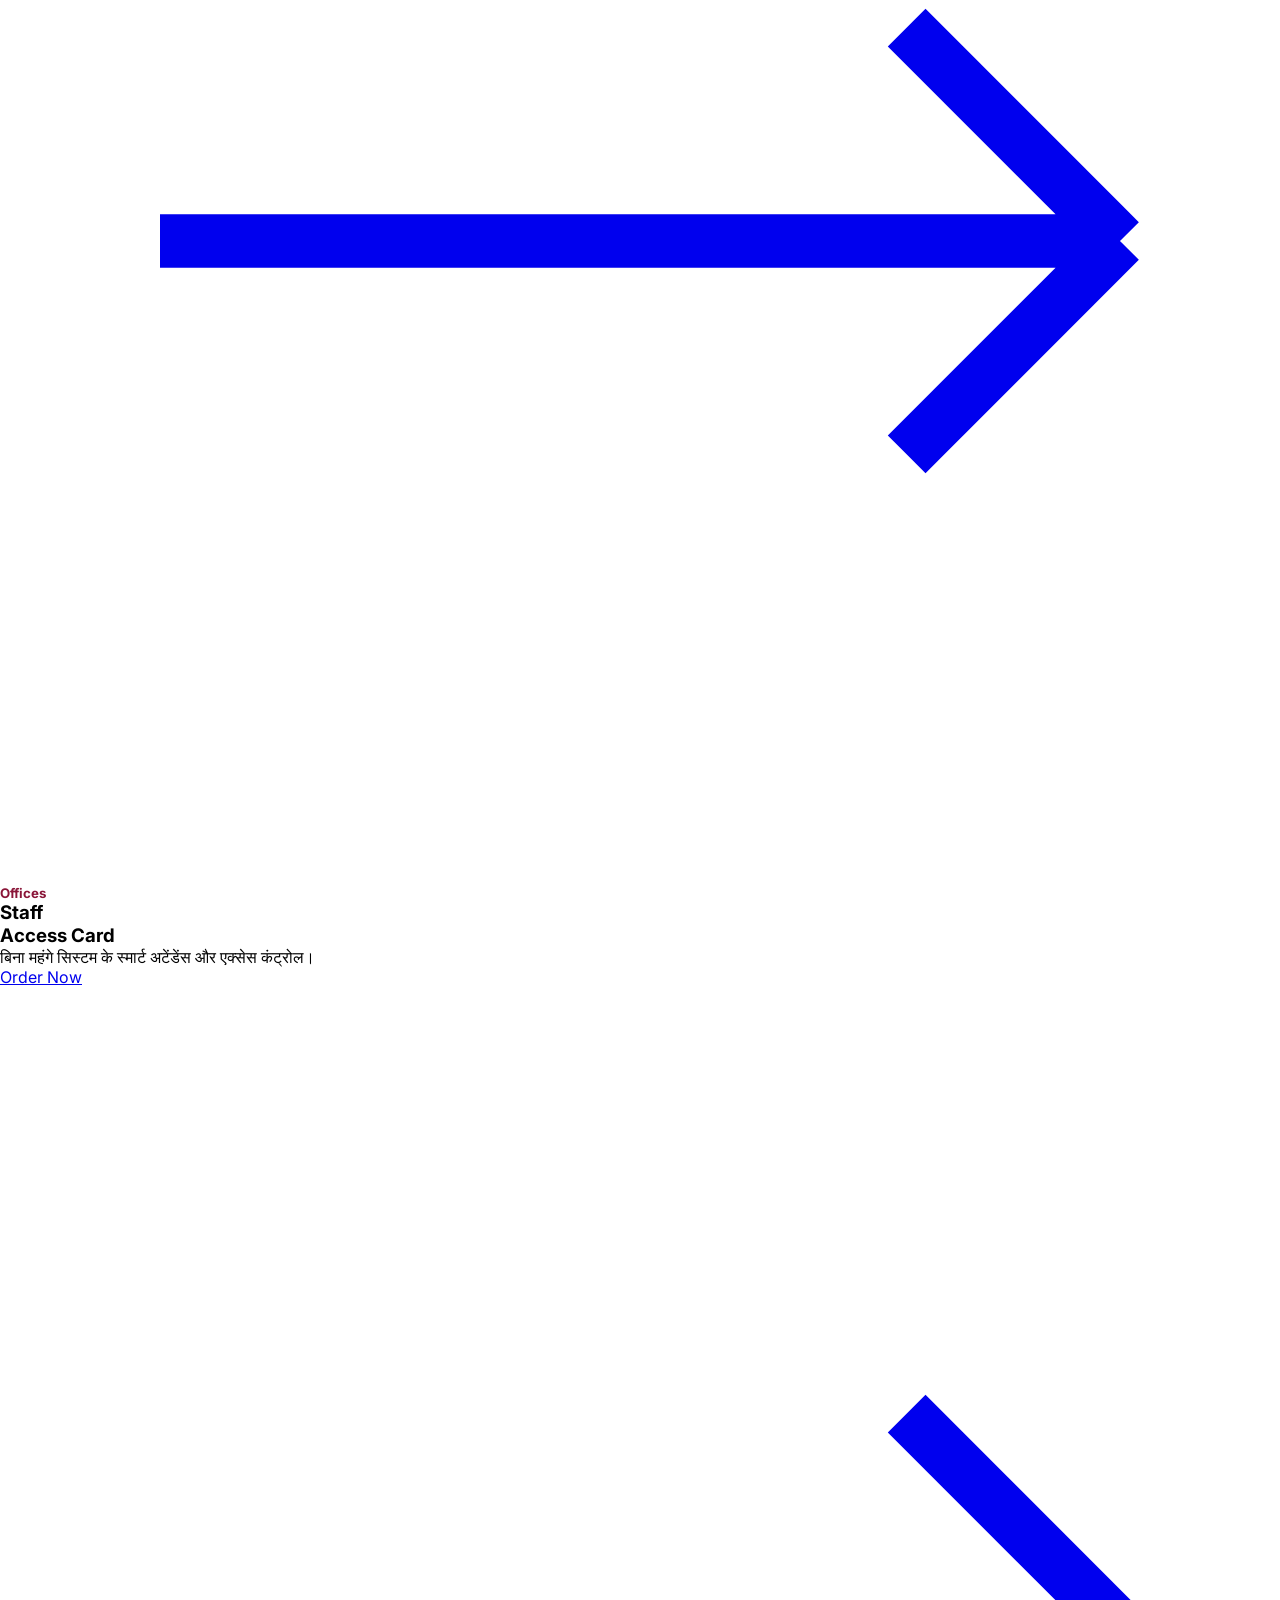
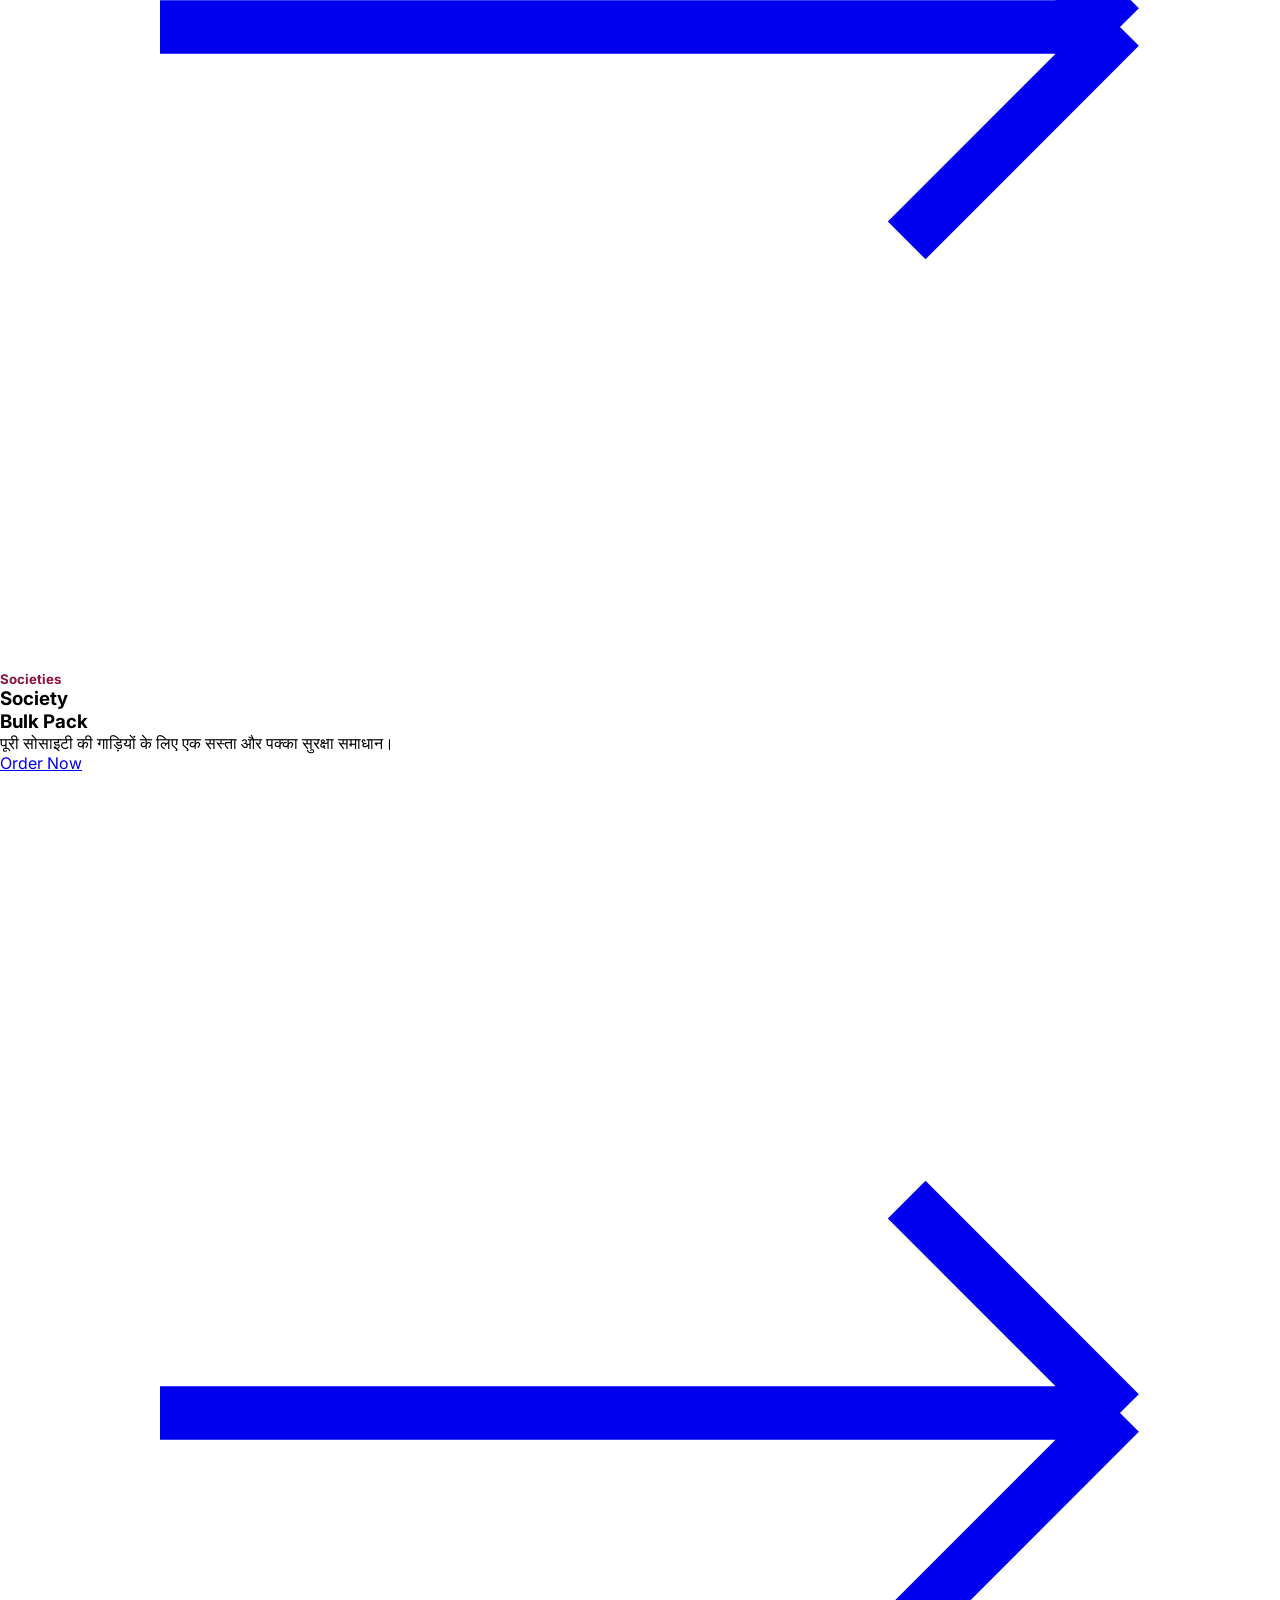
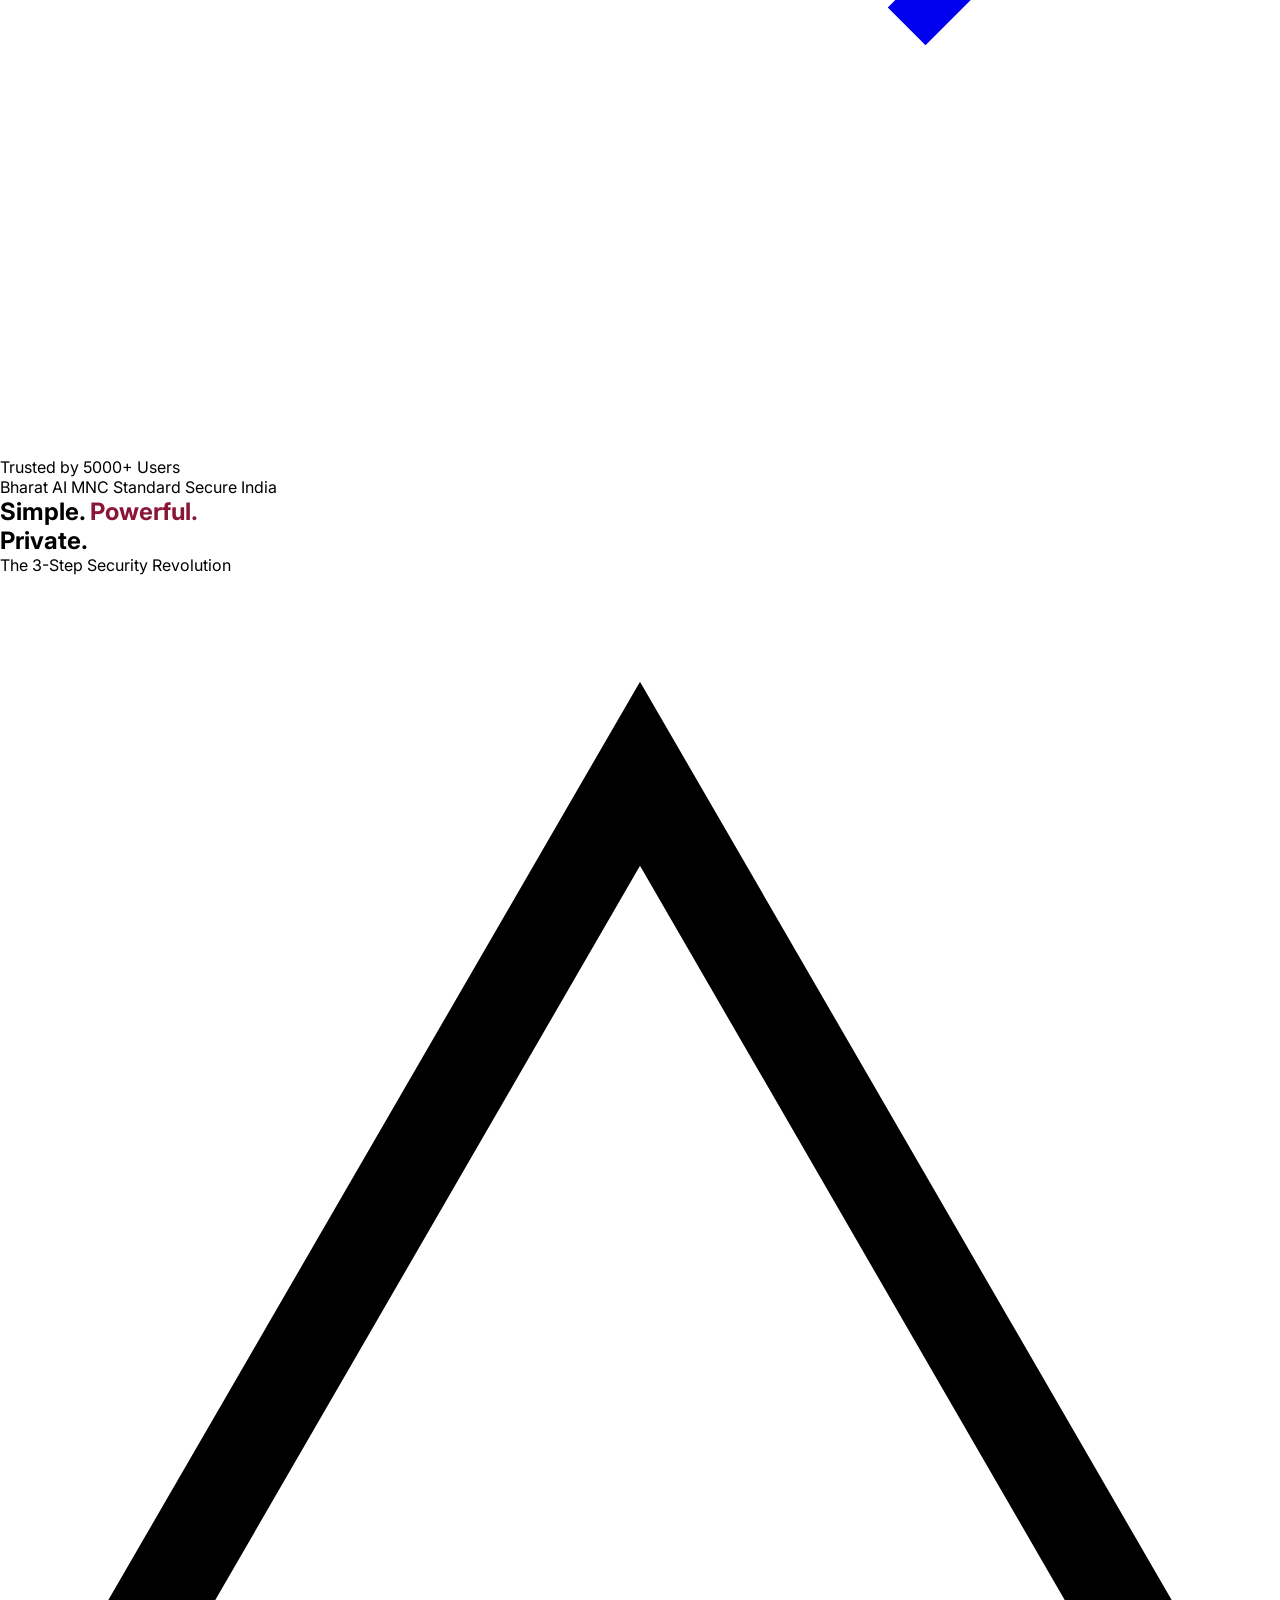
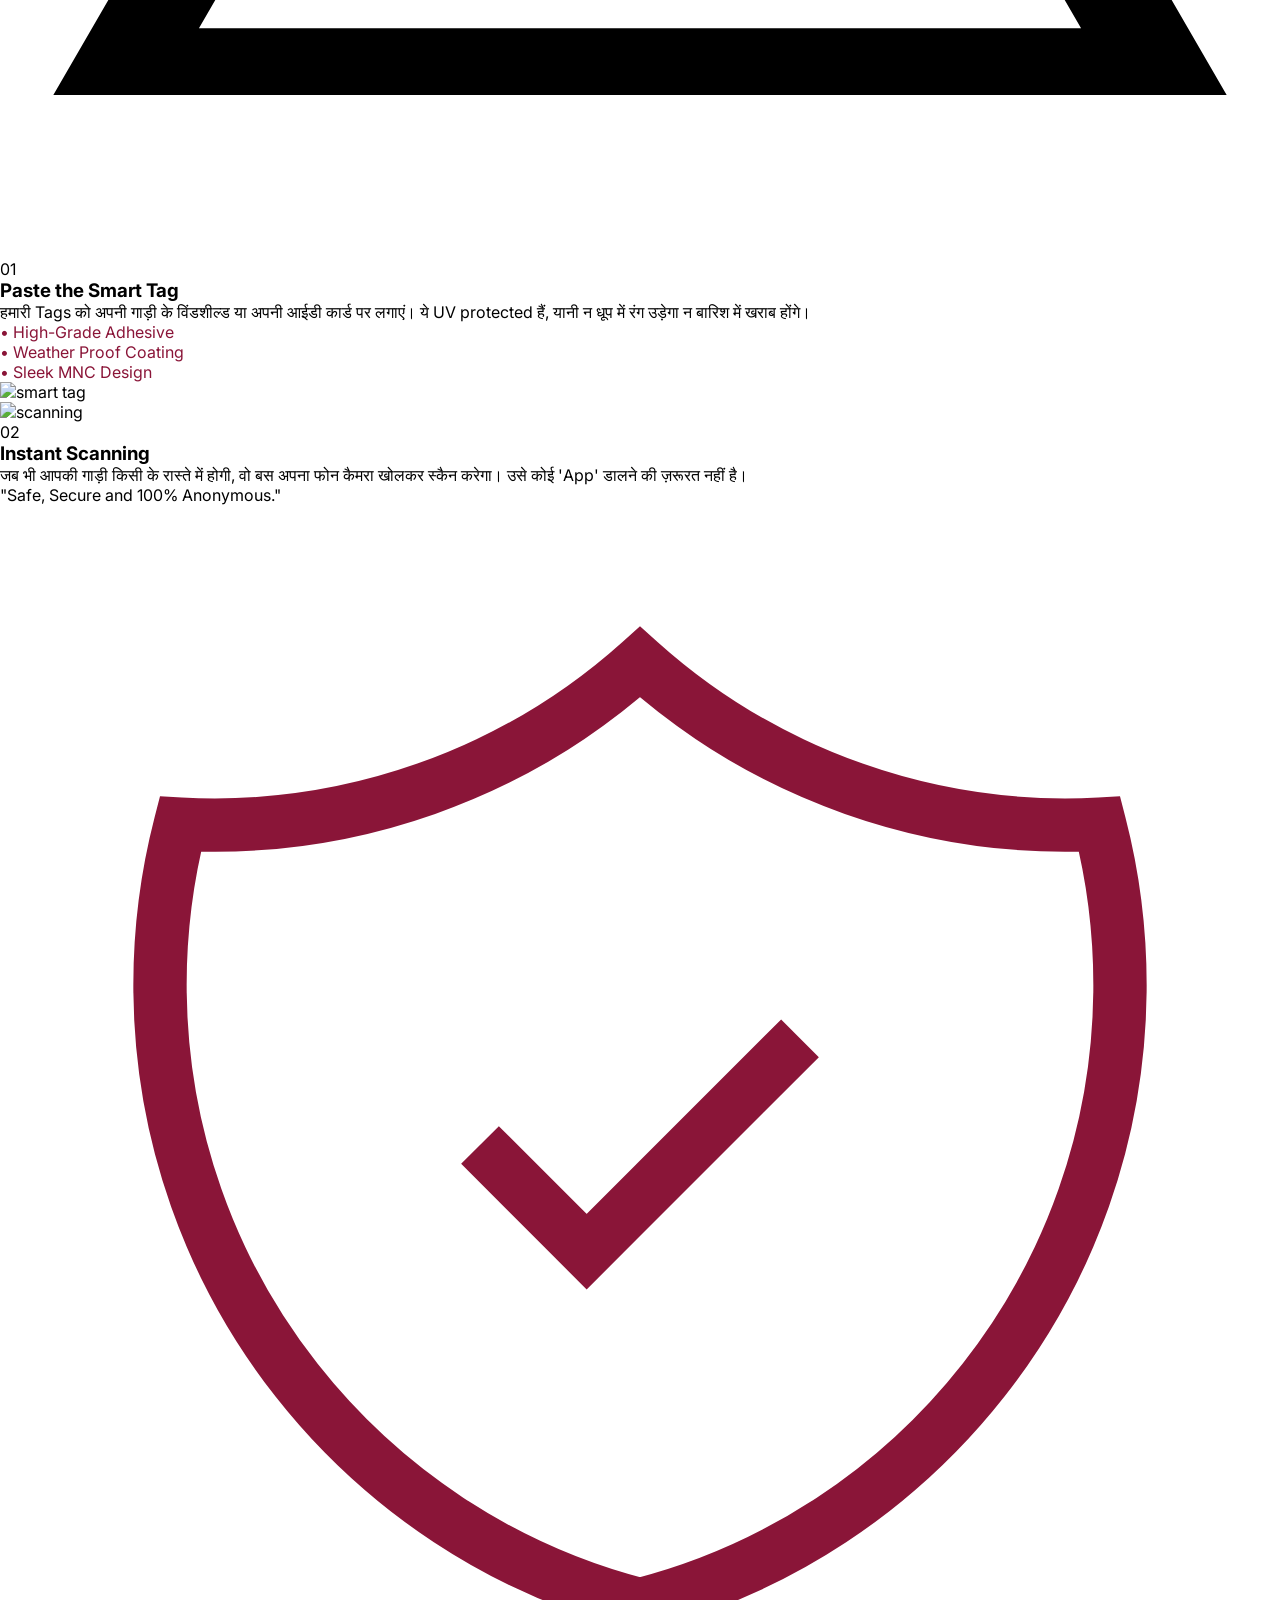
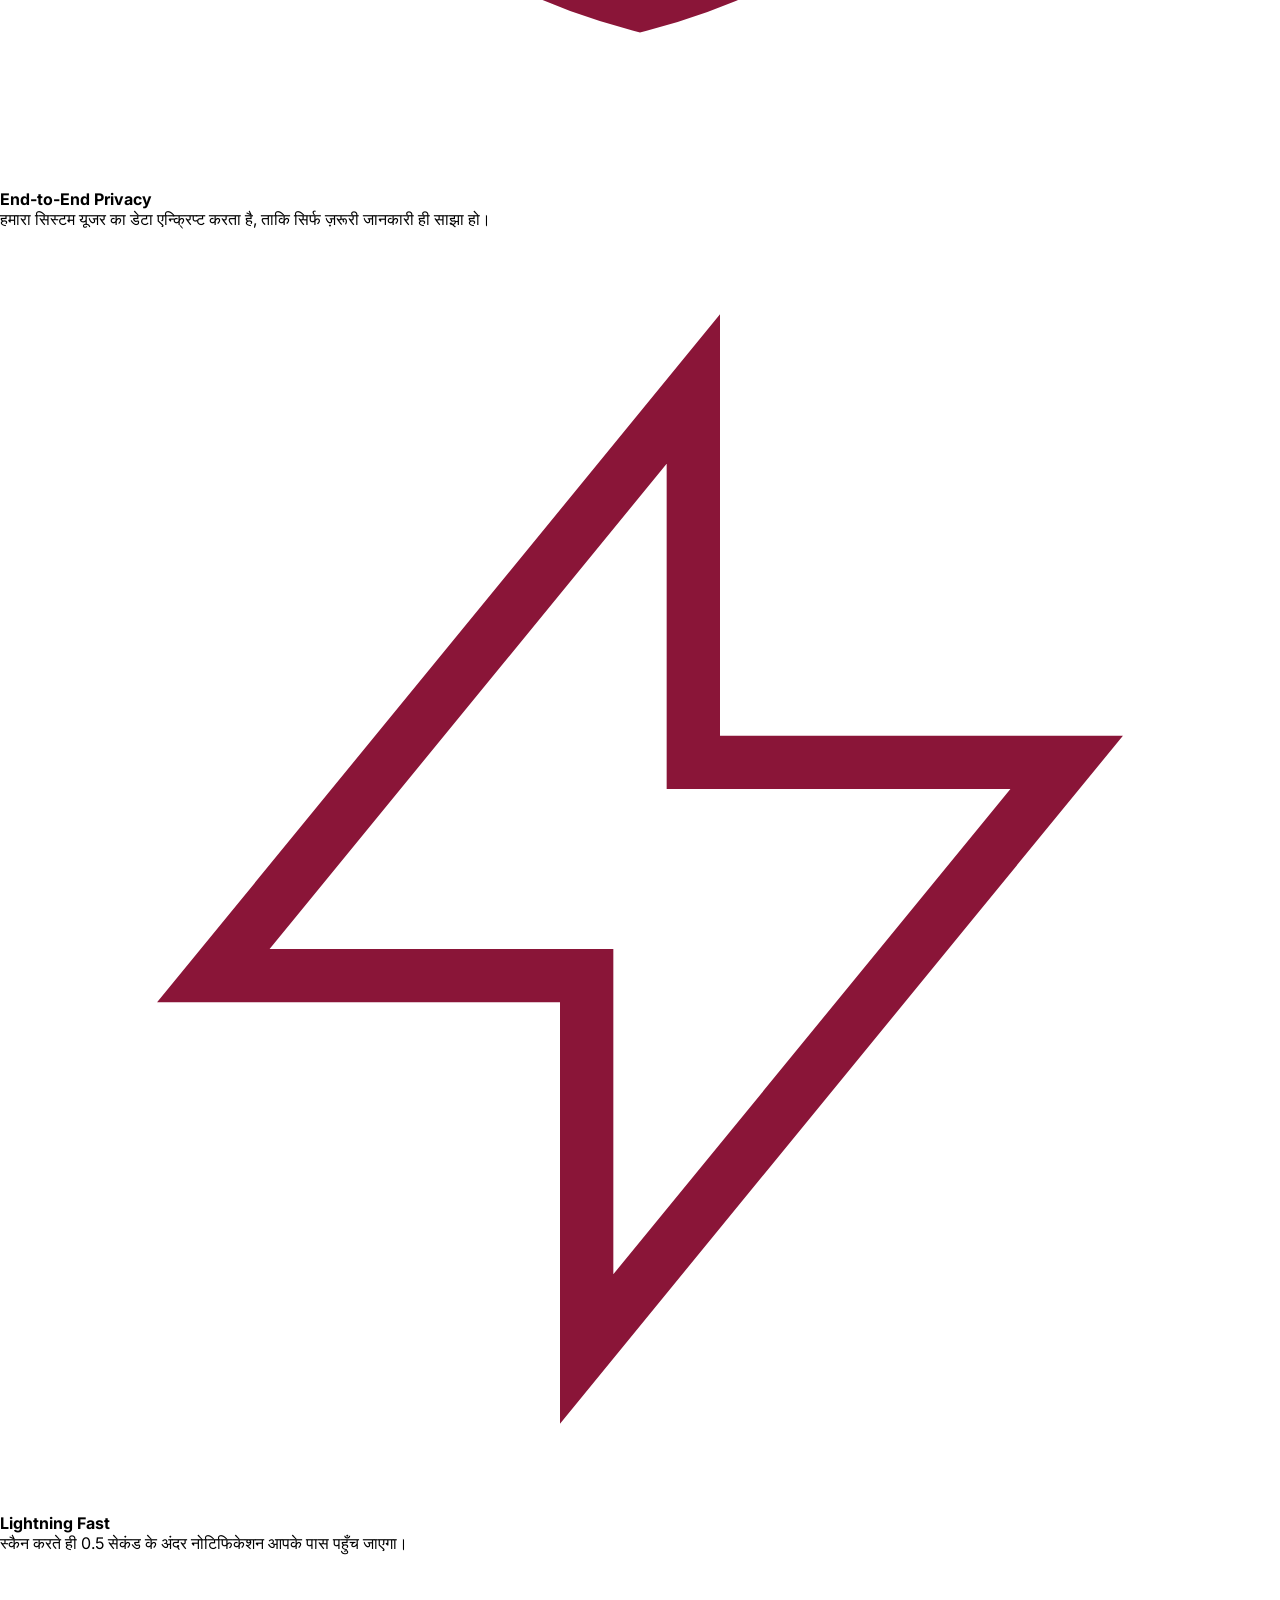
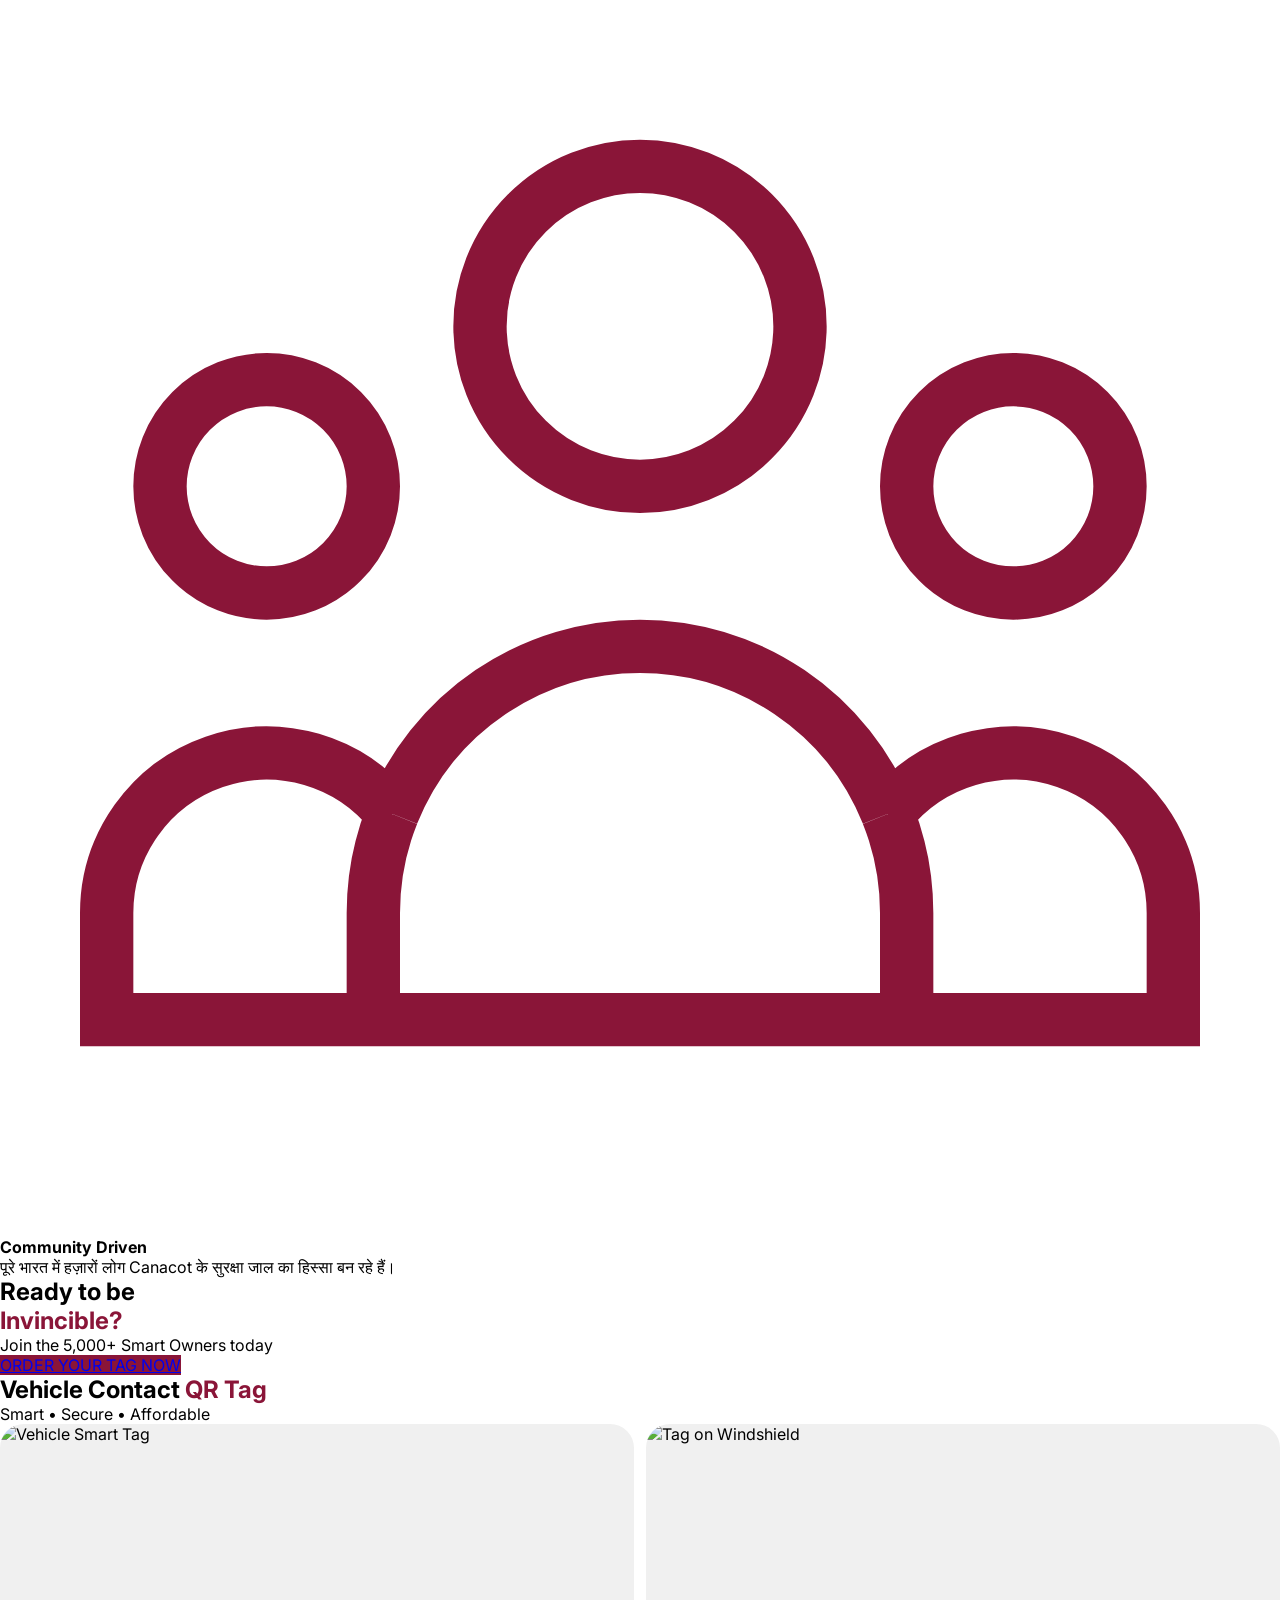
==== commit 693041ef: "Rename index_final.html to index.html" ====
--- a/index.html
+++ b/index.html
@@ -204,19 +204,12 @@
     <!-- Navigation - premium maroon accent -->
     <nav class="fixed top-0 w-full z-[100] bg-white/95 backdrop-blur-md border-b border-gray-100 py-3 px-6 shadow-sm">
         <div class="max-w-7xl mx-auto flex justify-between items-center">
-            <div class="flex items-center gap-3">
-                <div class="w-10 h-10 bg-maroon rounded-xl flex items-center justify-center text-white font-black text-xl shadow-lg shadow-maroon/20">L</div>
-                <div class="flex flex-col">
-                    <span class="text-sm font-black uppercase tracking-tighter leading-none text-gray-950">Link For You</span>
-                    <span class="text-[7px] text-gray-400 uppercase tracking-[0.3em] font-bold">Canacot Systems Venture</span>
-                </div>
+            <div class="flex items-center gap-2">
+                <div class="w-8 h-8 bg-maroon rounded-lg flex items-center justify-center text-white font-black text-base shadow-md">L</div>
+                <span class="text-sm font-black uppercase tracking-tighter text-gray-950">Link For You</span>
             </div>
             <div class="flex items-center gap-8">
                 <a href="#how-it-works" class="hidden md:block text-[10px] font-bold uppercase tracking-widest text-gray-500 hover:text-maroon transition-all">How it works</a>
-                <a href="https://wa.me/919899873021?text=Hello%20Adeeb,%20I%20want%20to%20order%20the%20Smart%20QR%20Tag." 
-                   class="bg-maroon text-white px-6 py-2.5 rounded-full text-[10px] font-black uppercase tracking-widest hover:scale-105 transition-all shadow-xl shadow-maroon/20">
-                   ORDER NOW
-                </a>
             </div>
         </div>
     </nav>
@@ -367,7 +360,7 @@
     <!-- Trust Banner -->
     <div class="py-12 bg-white border-b border-gray-50 text-center">
         <p class="text-[10px] font-black text-gray-400 uppercase tracking-[0.5em] mb-4">Trusted by 5000+ Users</p>
-        <div class="flex justify-center gap-10 opacity-30 grayscale items-center">
+        <div class="flex justify-center flex-wrap gap-8 opacity-30 grayscale items-center px-6">
             <span class="text-xl font-black uppercase tracking-tighter">Bharat AI</span>
             <span class="text-xl font-black uppercase tracking-tighter">MNC Standard</span>
             <span class="text-xl font-black uppercase tracking-tighter">Secure India</span>
@@ -464,7 +457,7 @@
 <!-- Final CTA section -->
 <section class="py-40 bg-white px-6 text-center">
     <div class="max-w-4xl mx-auto space-y-10">
-        <h2 class="text-6xl md:text-8xl font-black text-gray-950 uppercase tracking-tighter leading-none">
+        <h2 class="text-5xl md:text-8xl font-black text-gray-950 uppercase tracking-tight leading-tight break-words px-2">
             Ready to be <br><span class="text-maroon">Invincible?</span>
         </h2>
         <p class="text-gray-400 font-bold uppercase tracking-[0.4em] text-xs">Join the 5,000+ Smart Owners today</p>
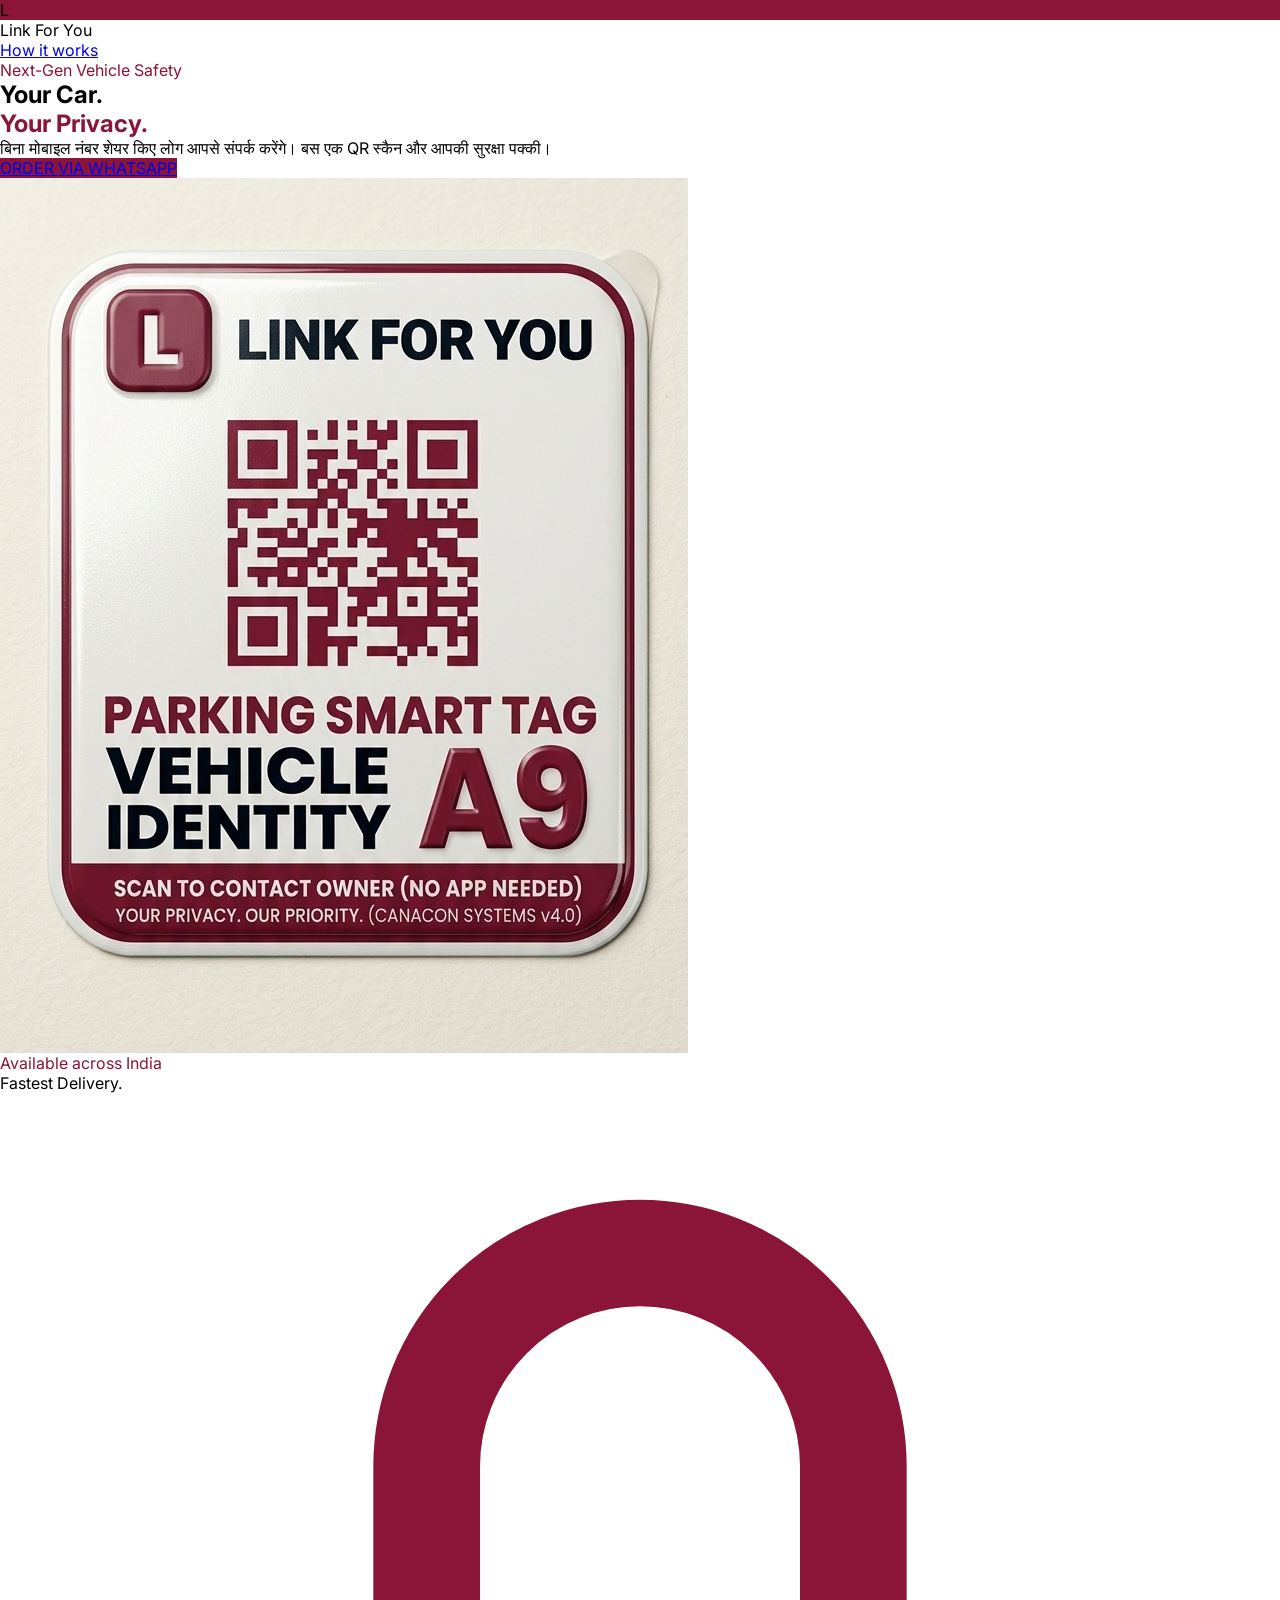
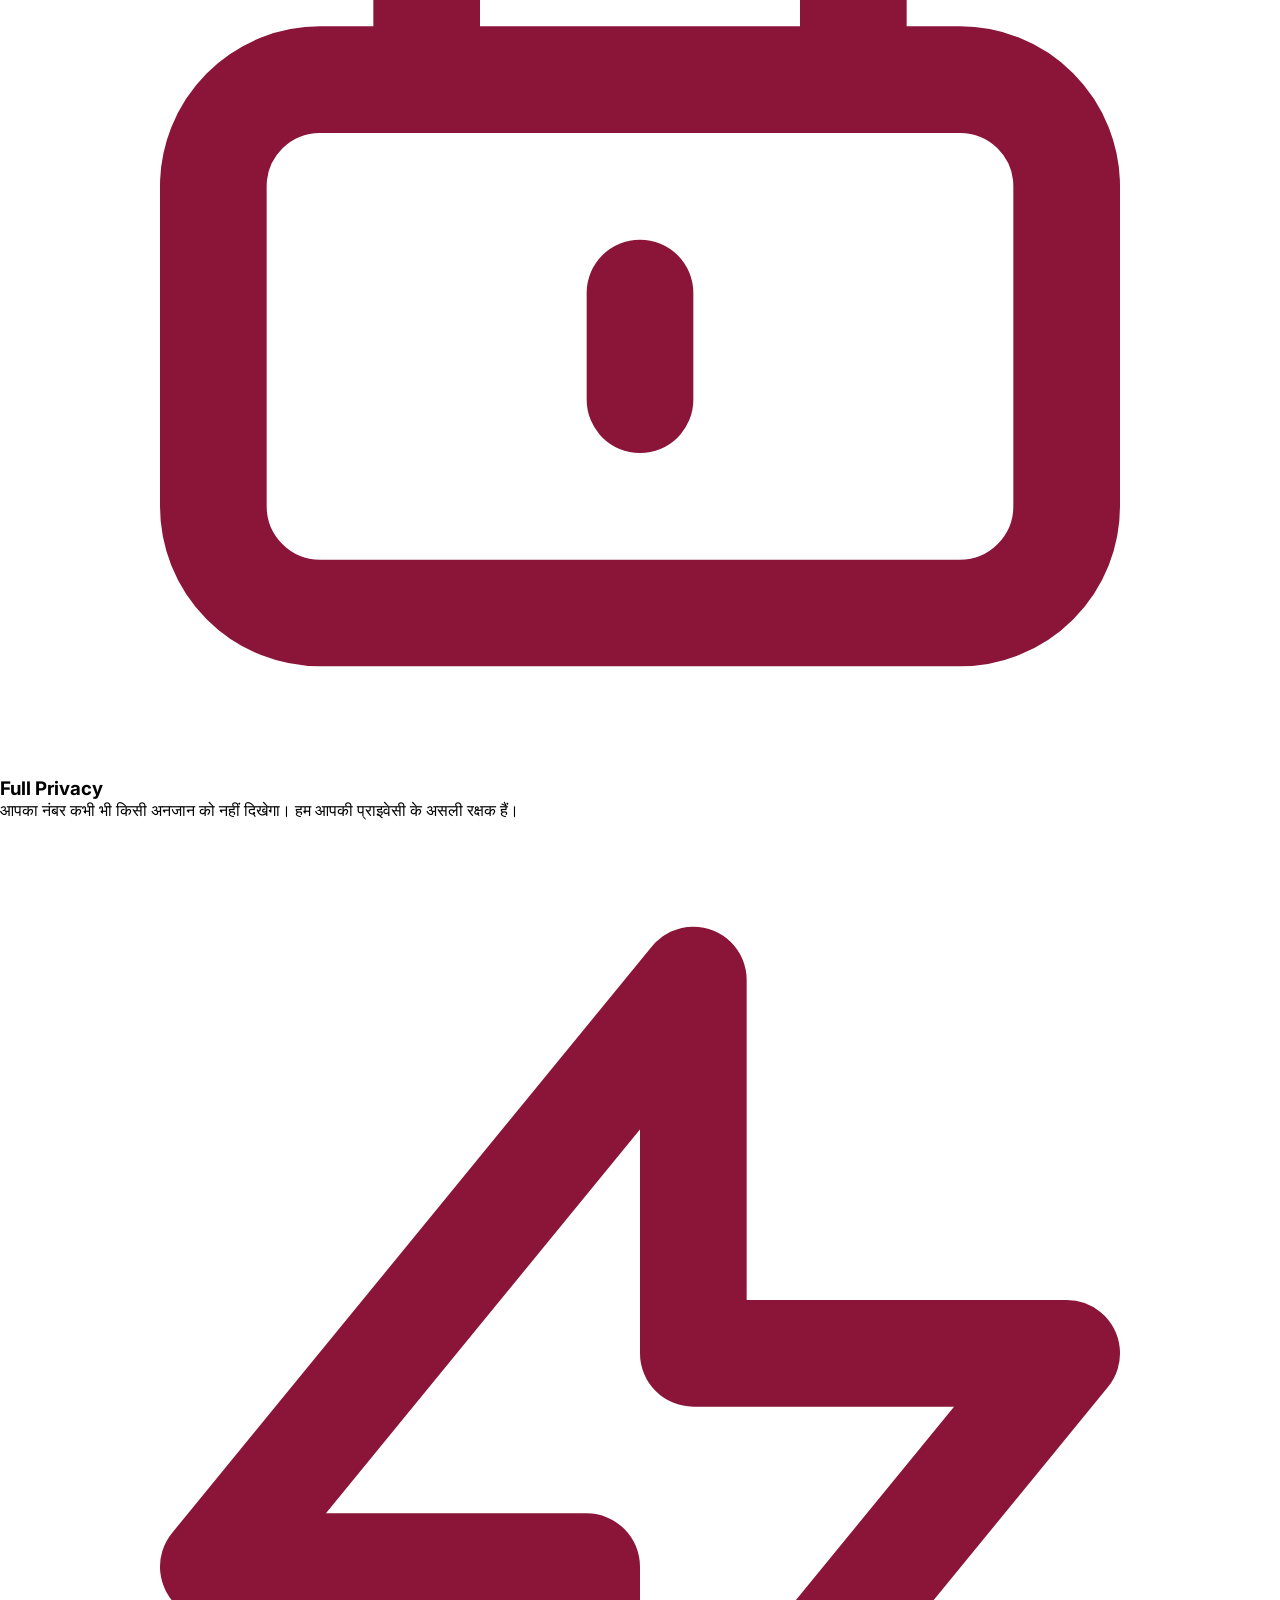
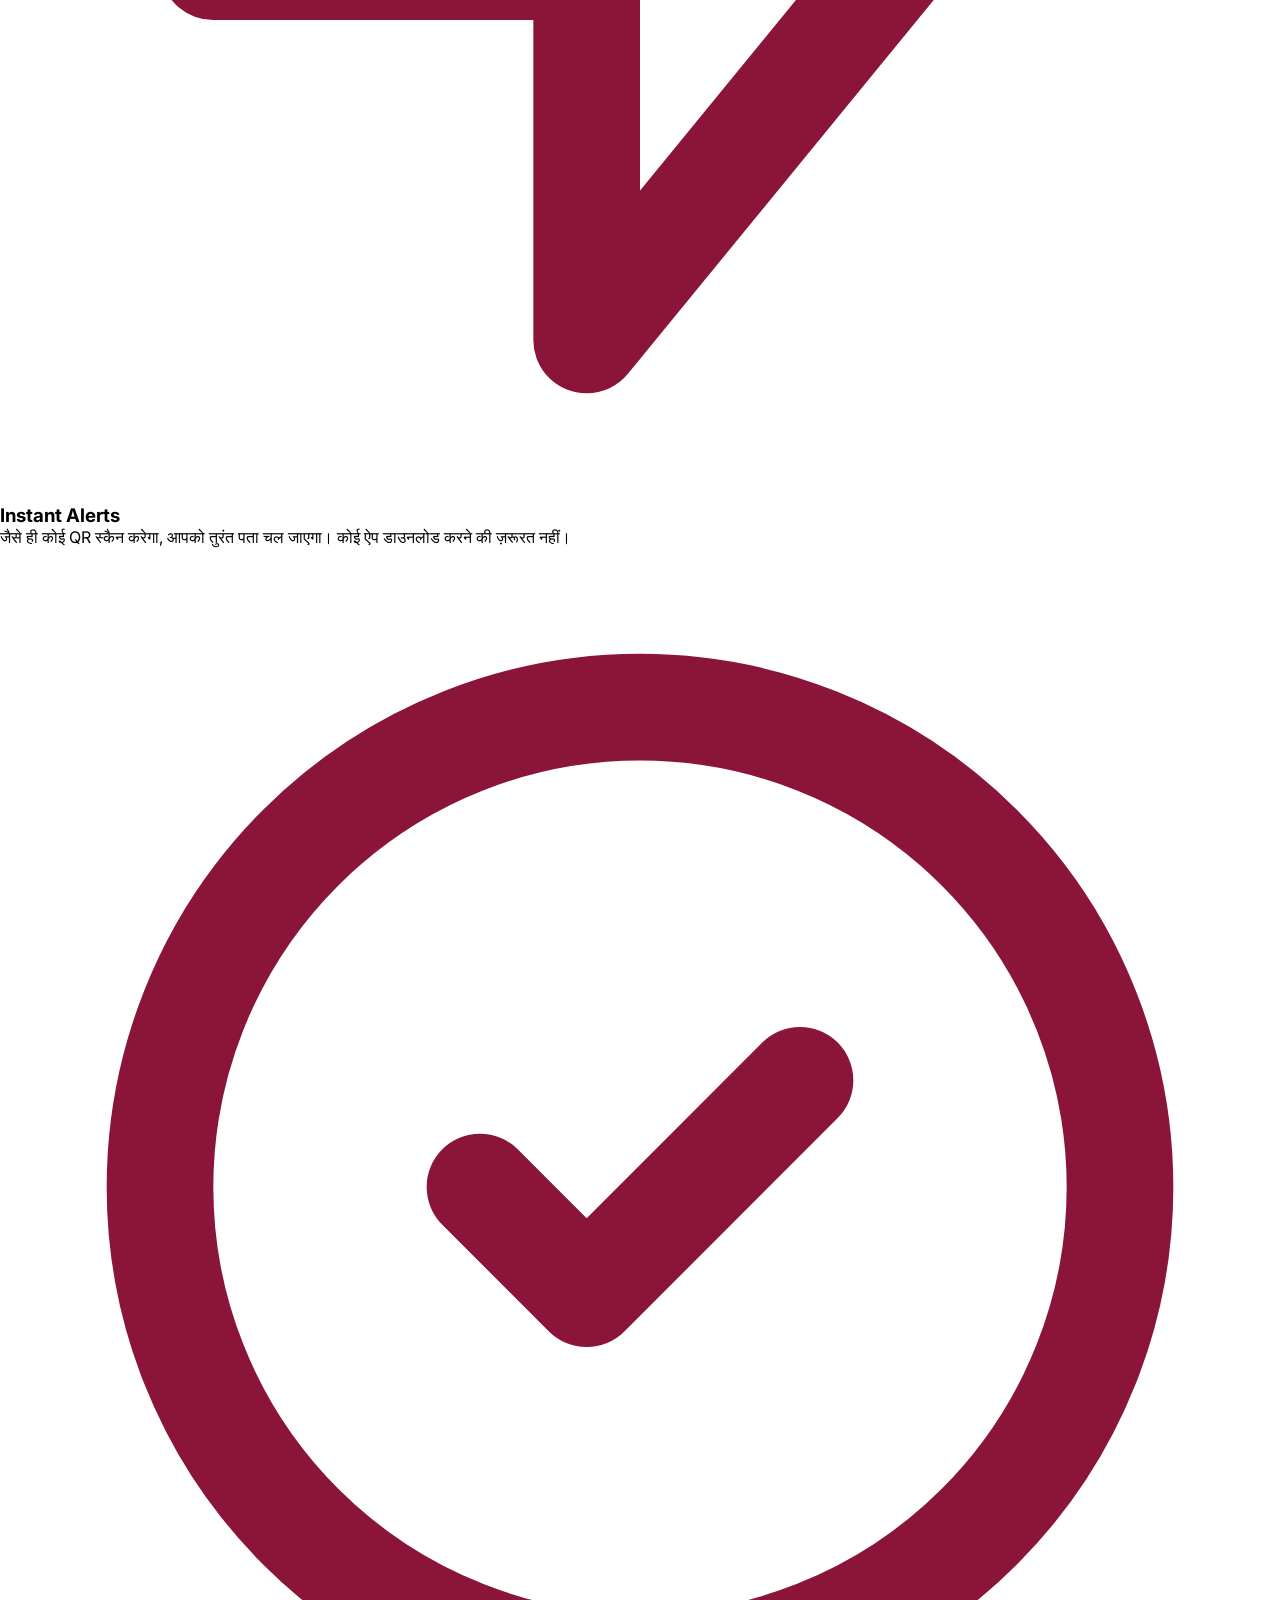
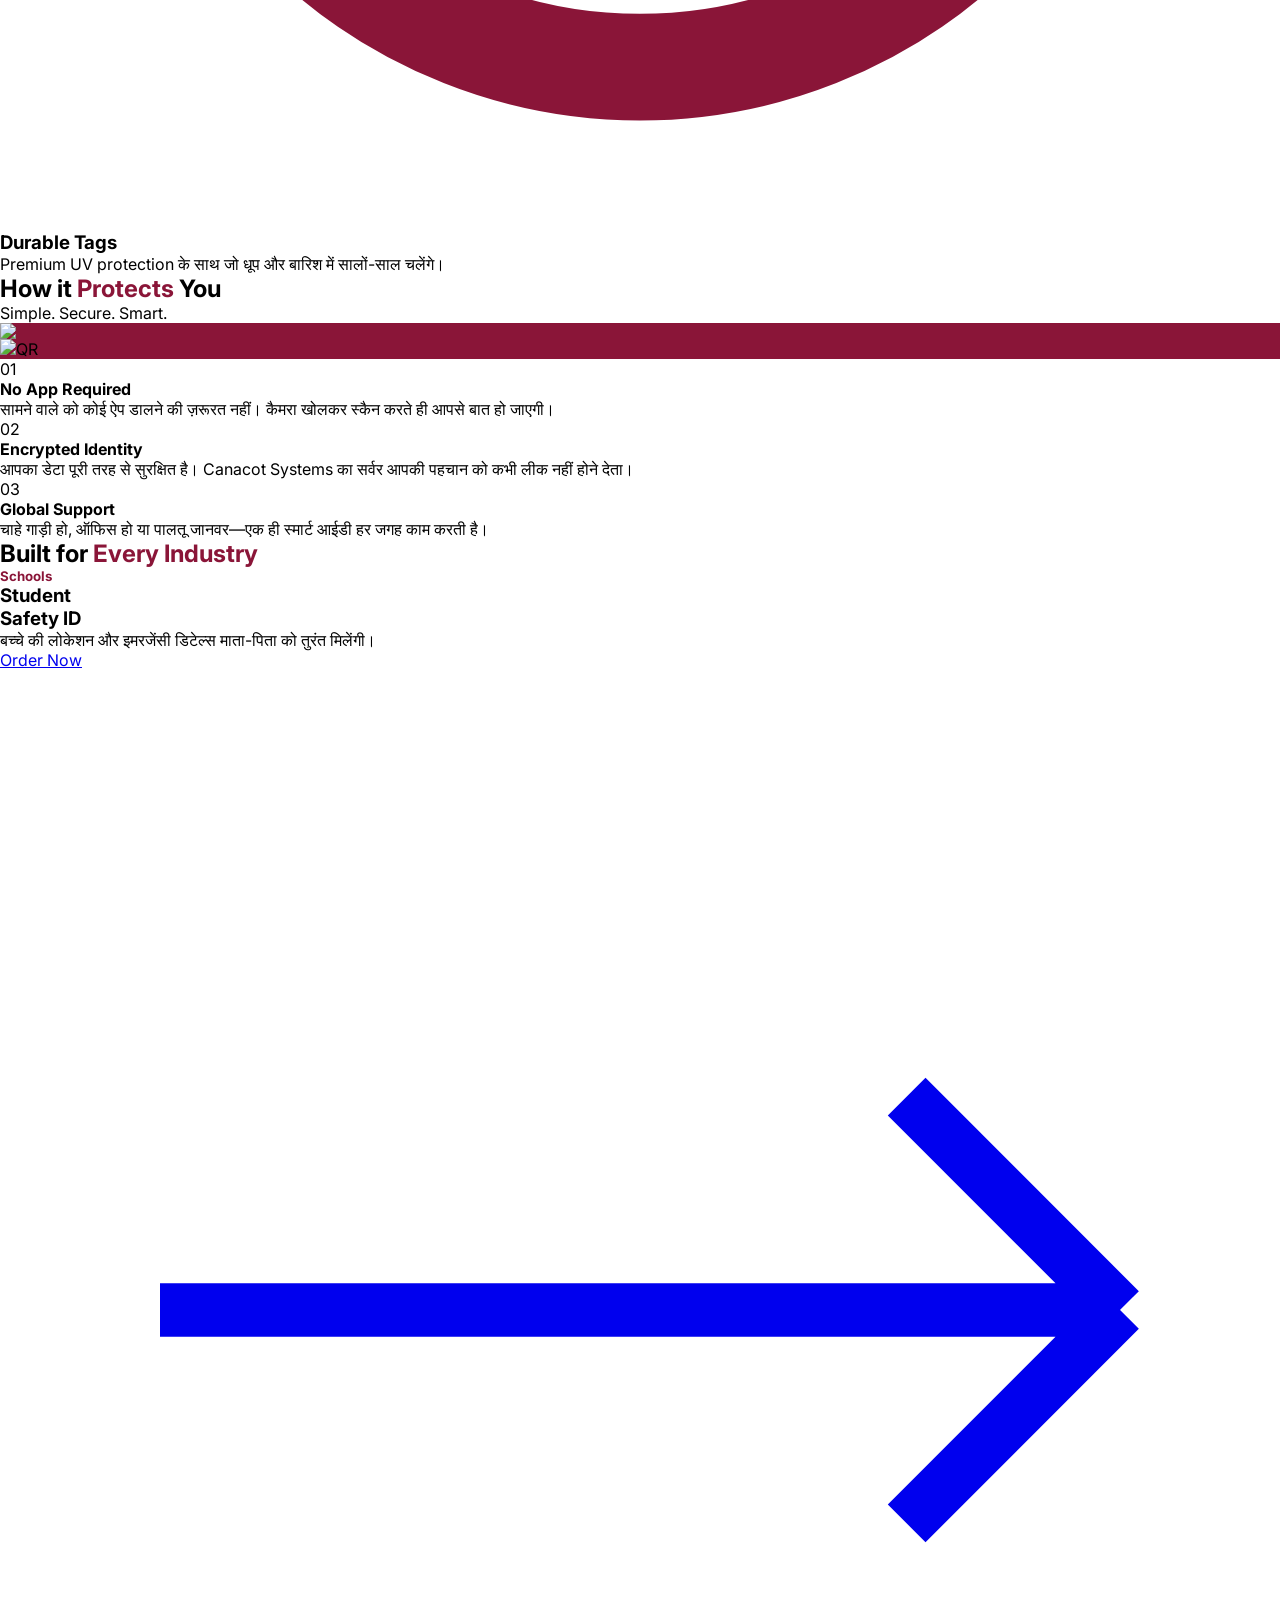
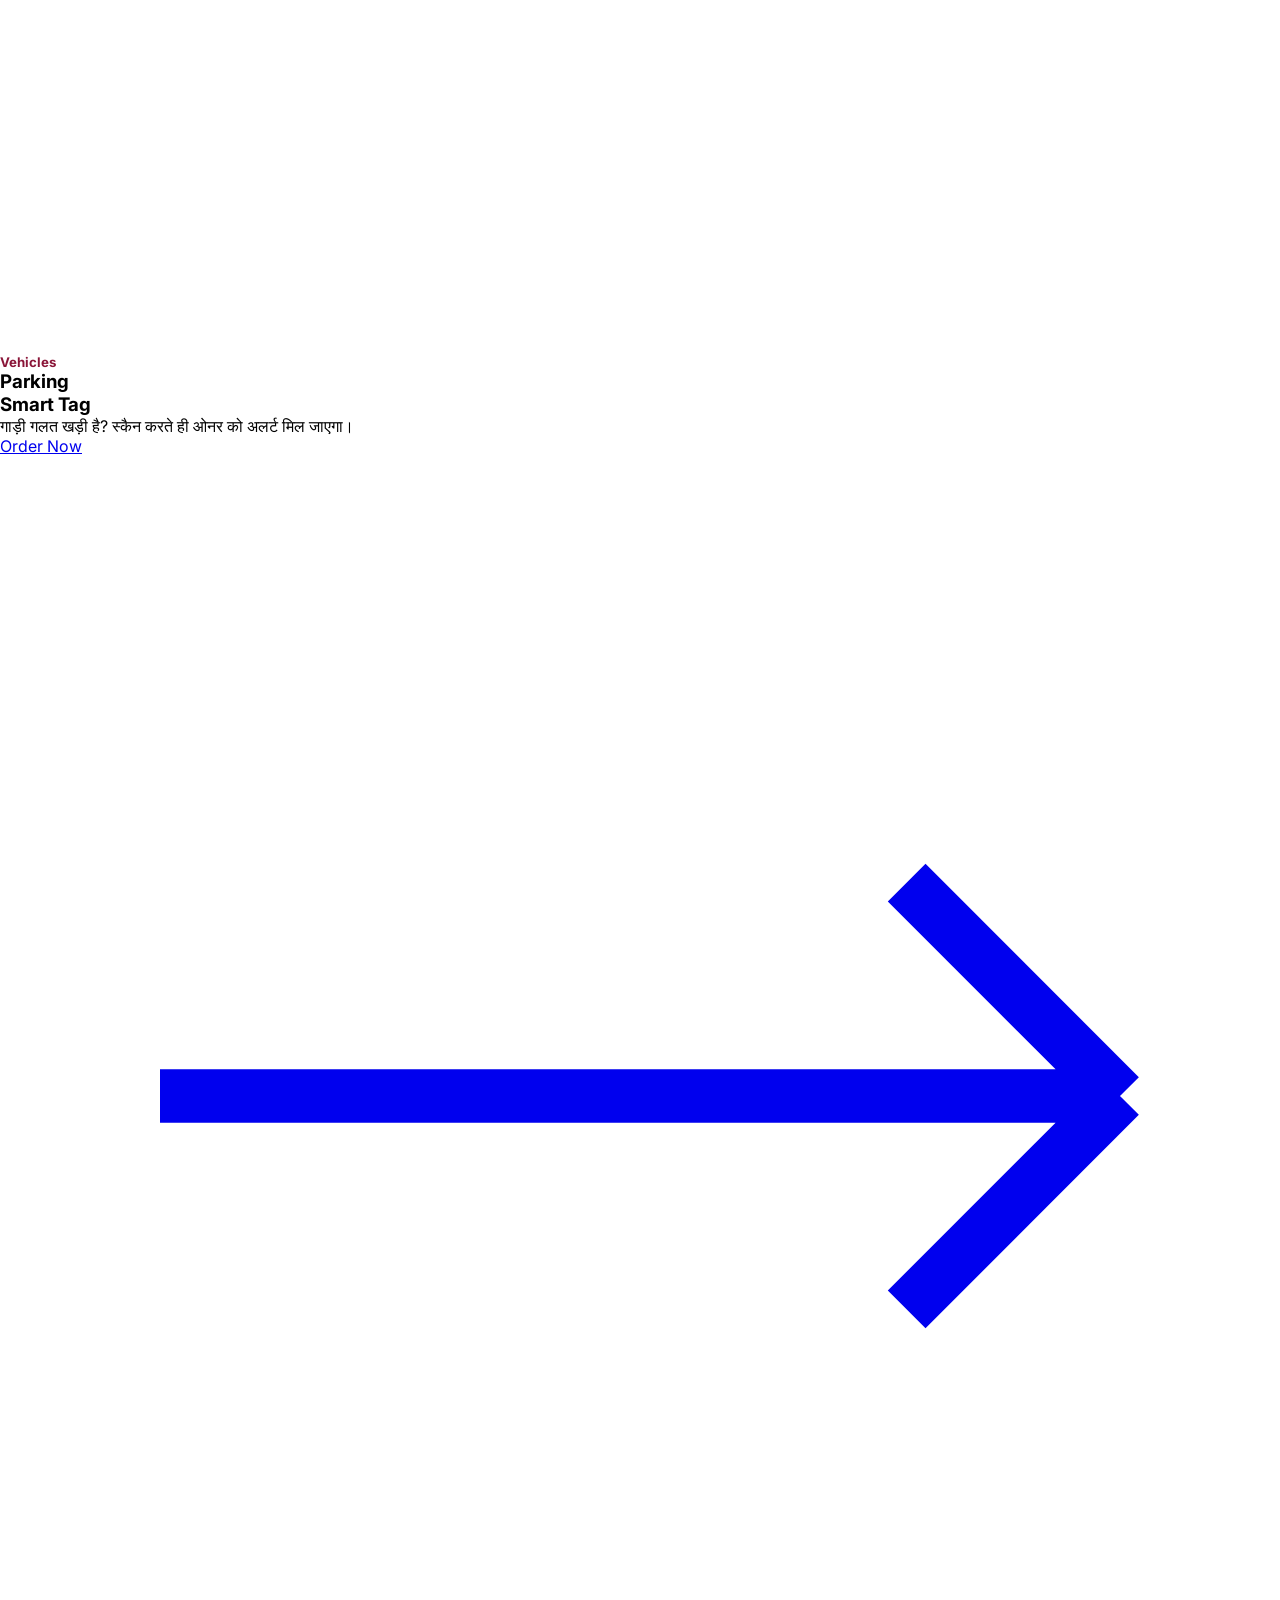
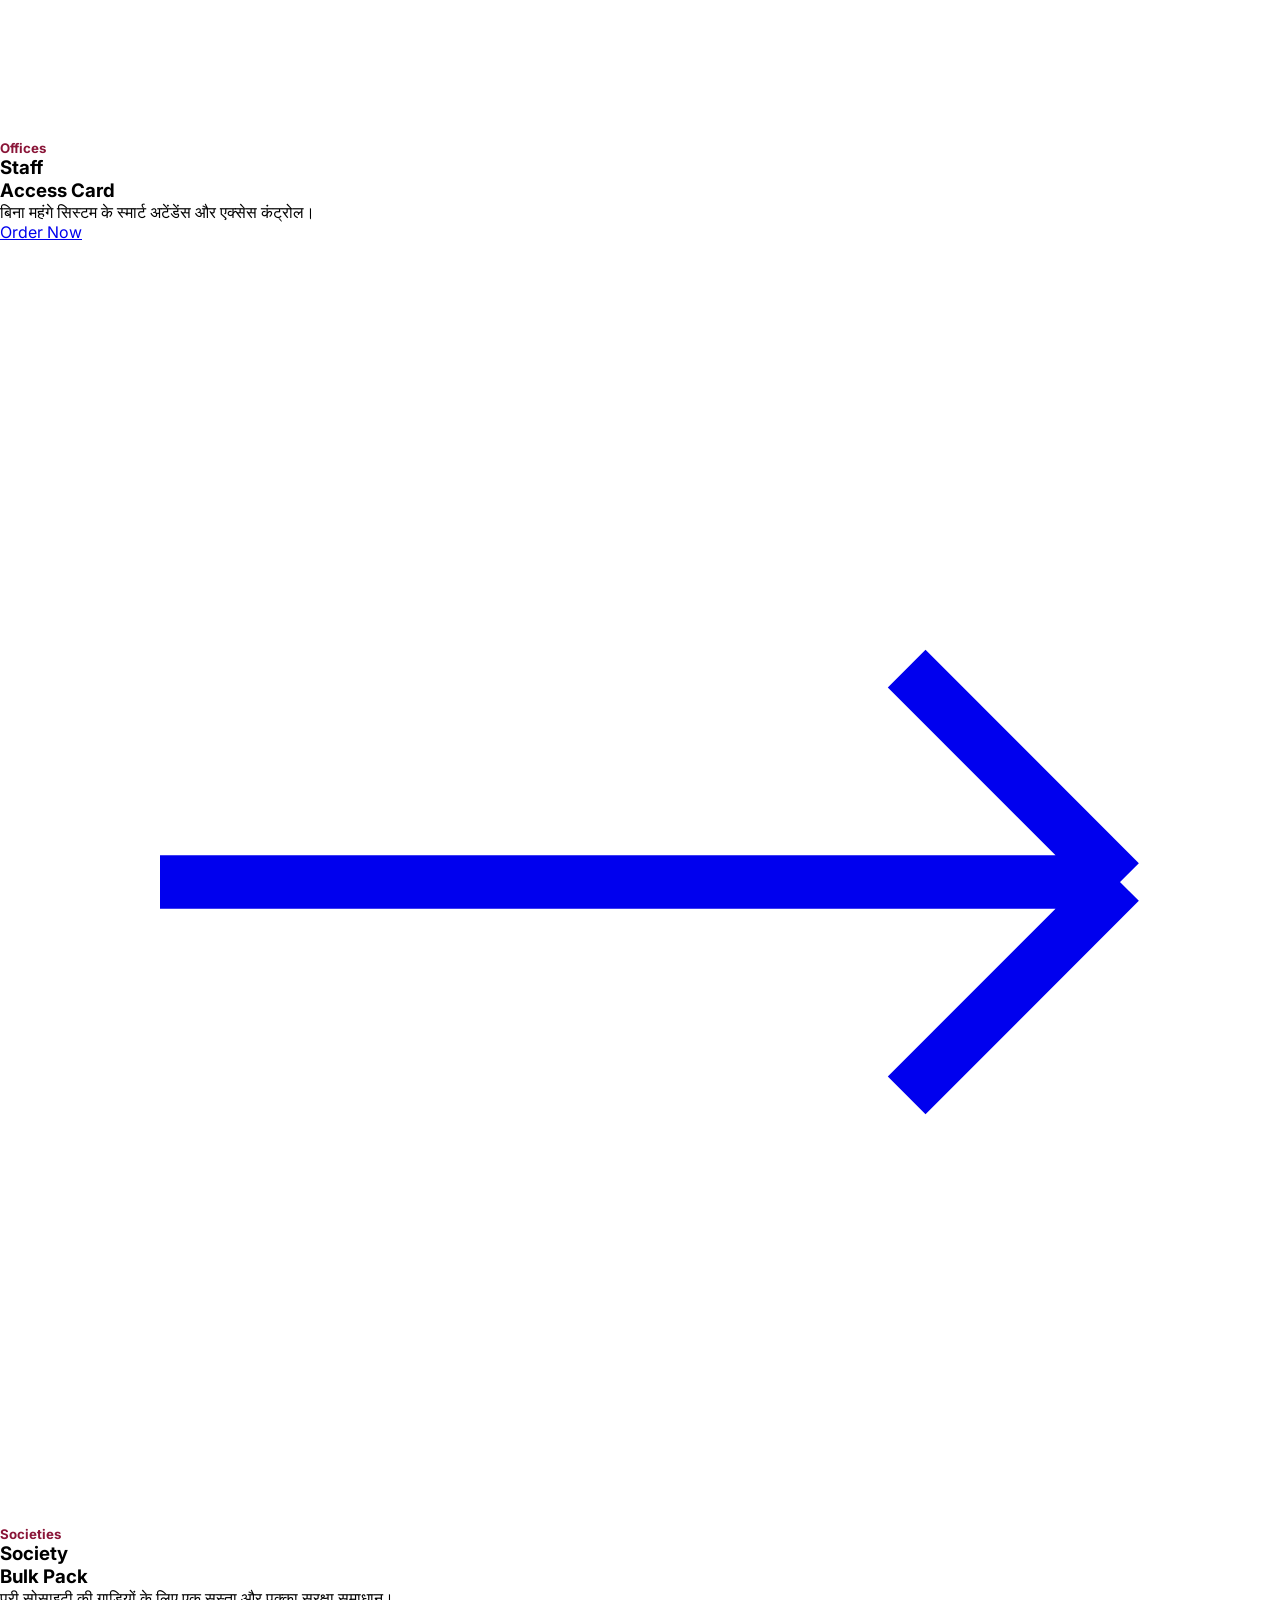
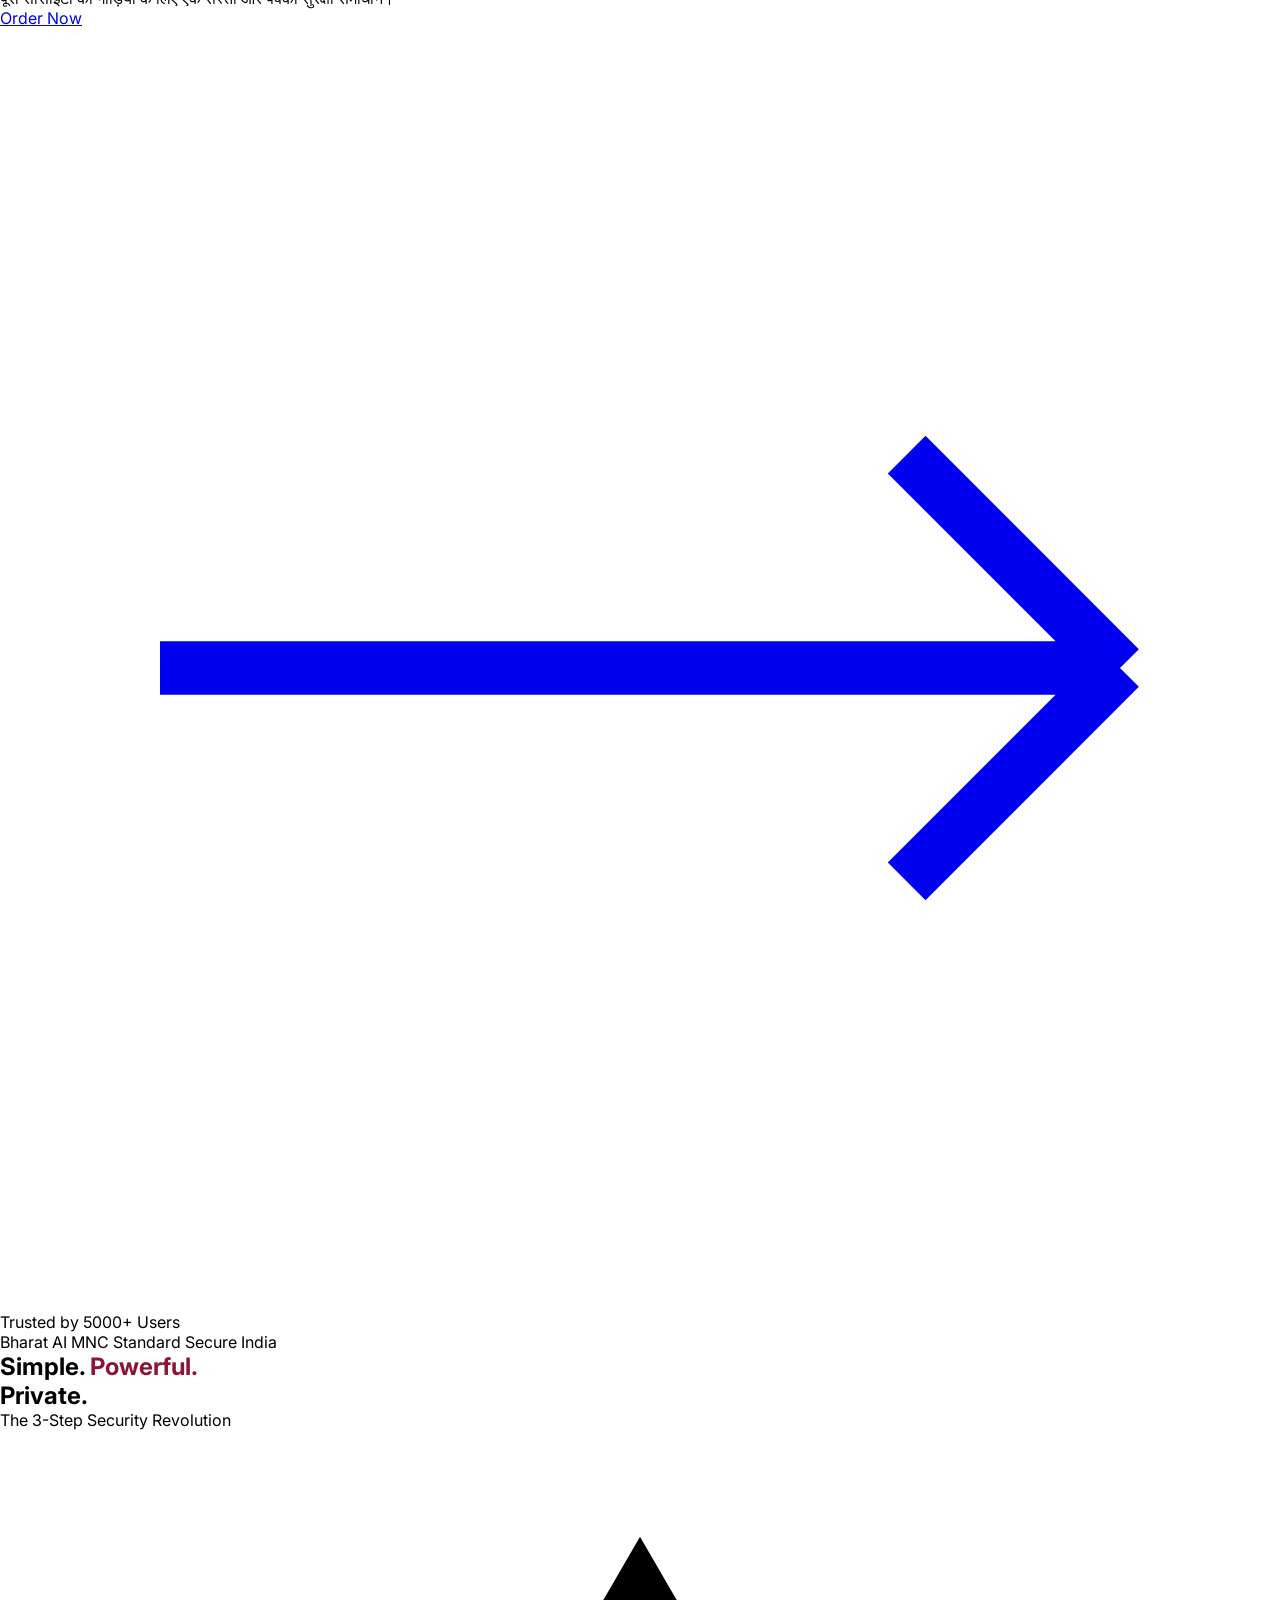
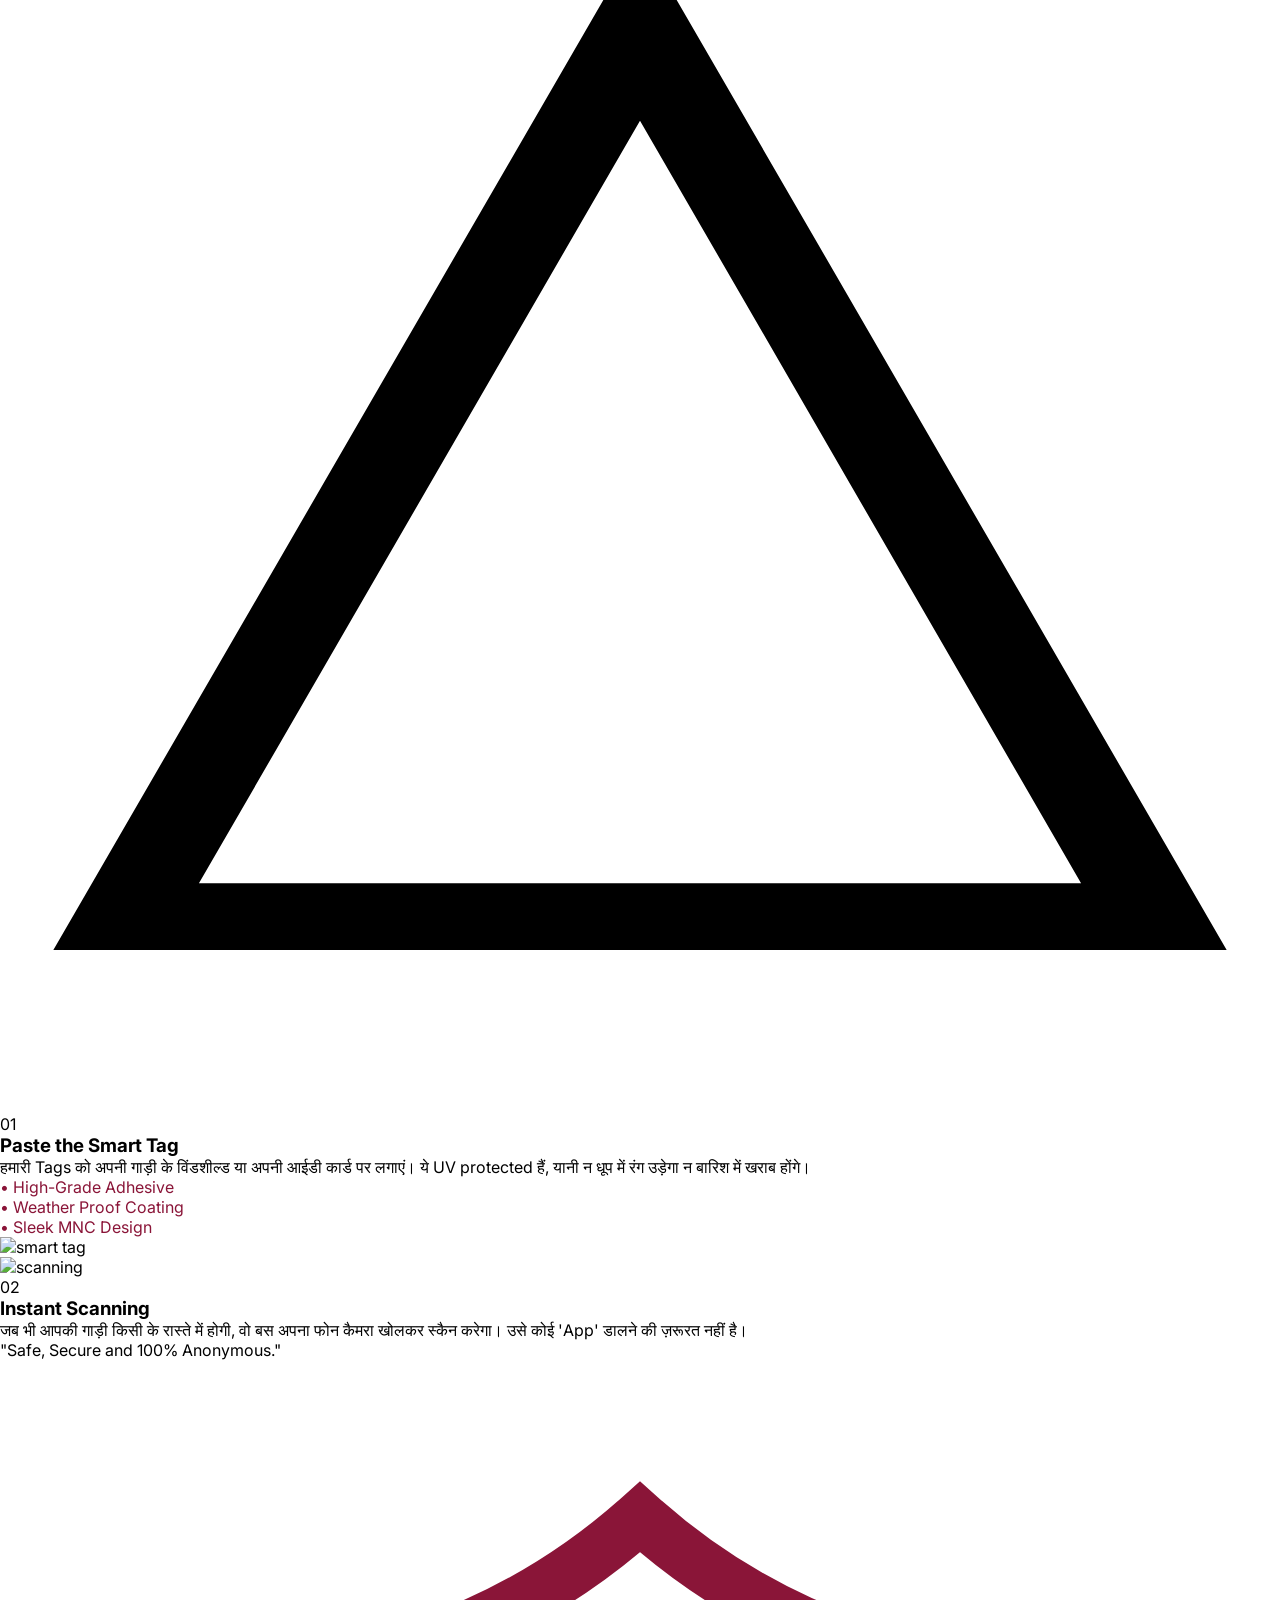
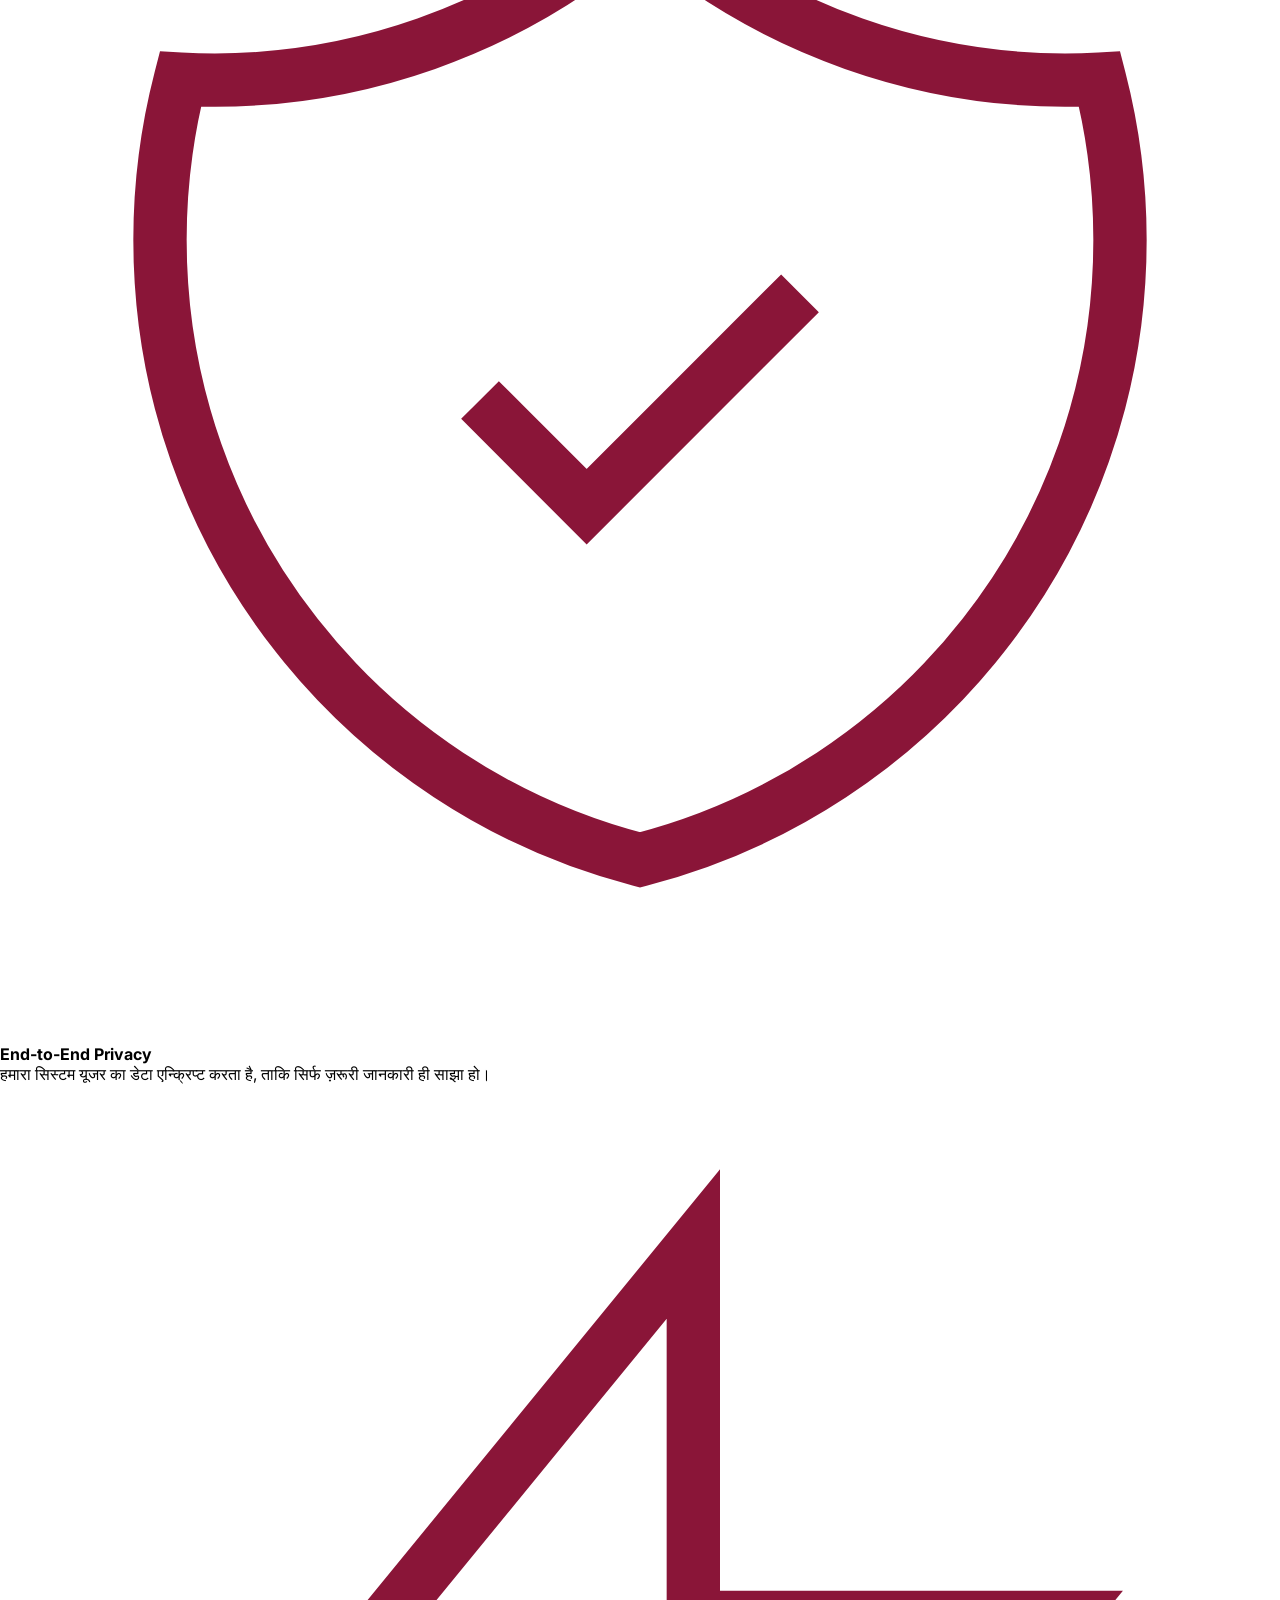
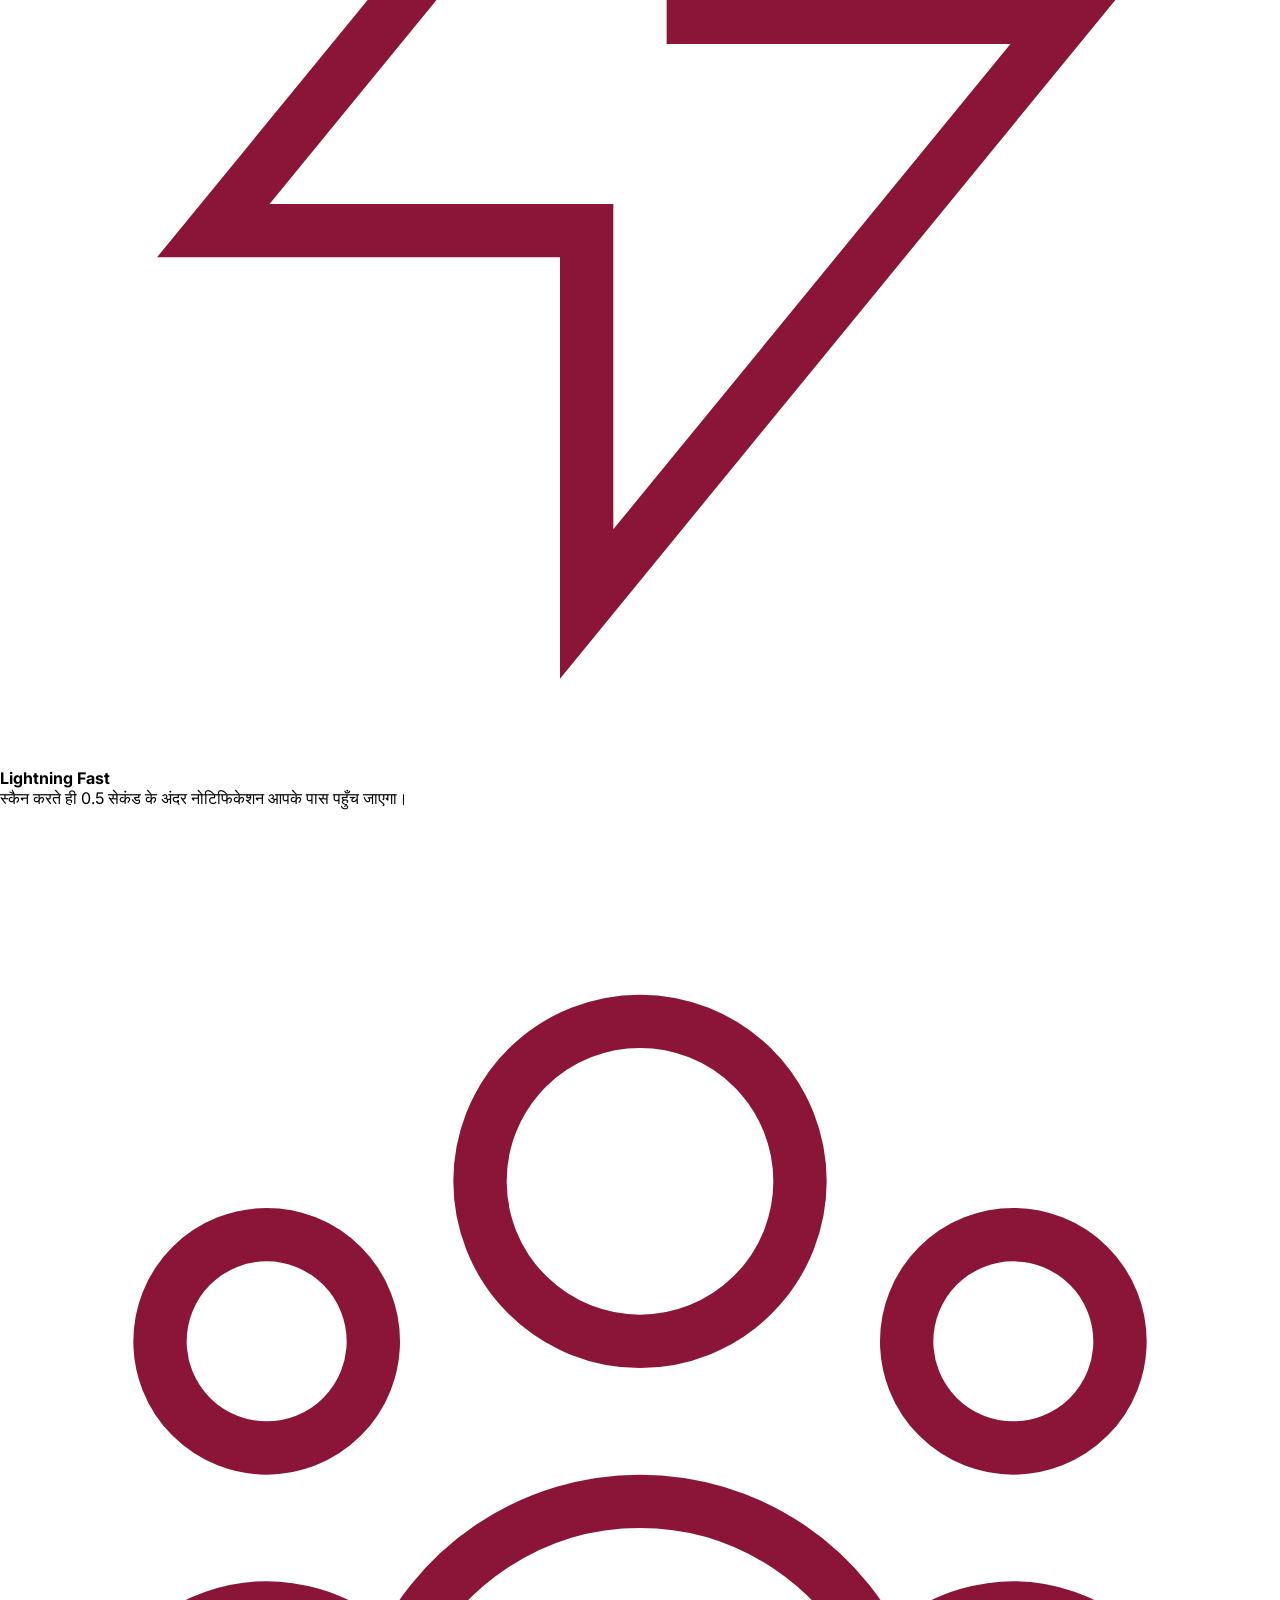
==== commit 7a6fa048: "Rename index_final-1.html to index.html" ====
--- a/index.html
+++ b/index.html
@@ -237,7 +237,7 @@
             </div>
             <div class="relative reveal" style="animation-delay: 0.2s;">
                 <div class="aspect-[4/5] bg-gray-100 rounded-[60px] overflow-hidden border border-gray-100 shadow-inner">
-                    <img src="https://images.unsplash.com/photo-1492144534655-ae79c964c9d7?q=80&w=1000&auto=format&fit=crop" 
+                    <img src="mycar.jpg" 
                          alt="Luxury Car Security" 
                          class="w-full h-full object-cover grayscale-[20%] hover:grayscale-0 transition-all duration-1000">
                 </div>
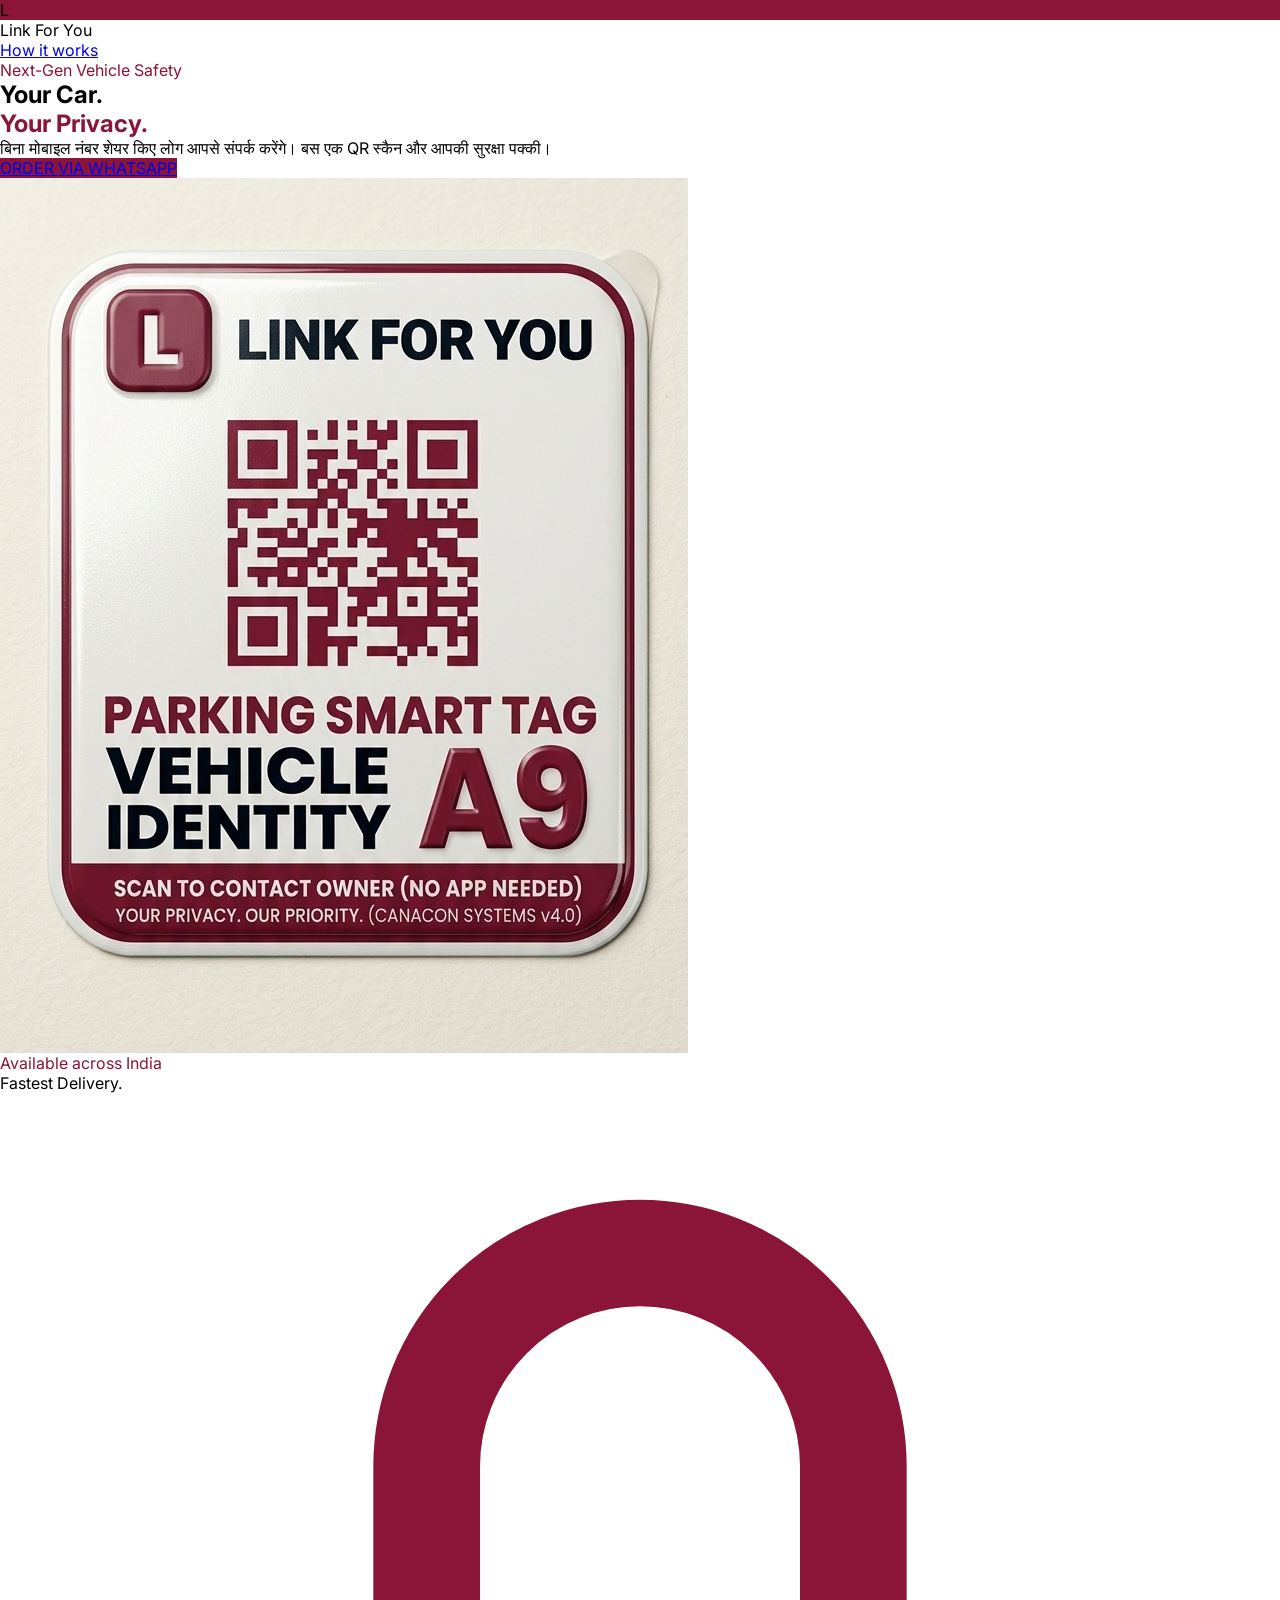
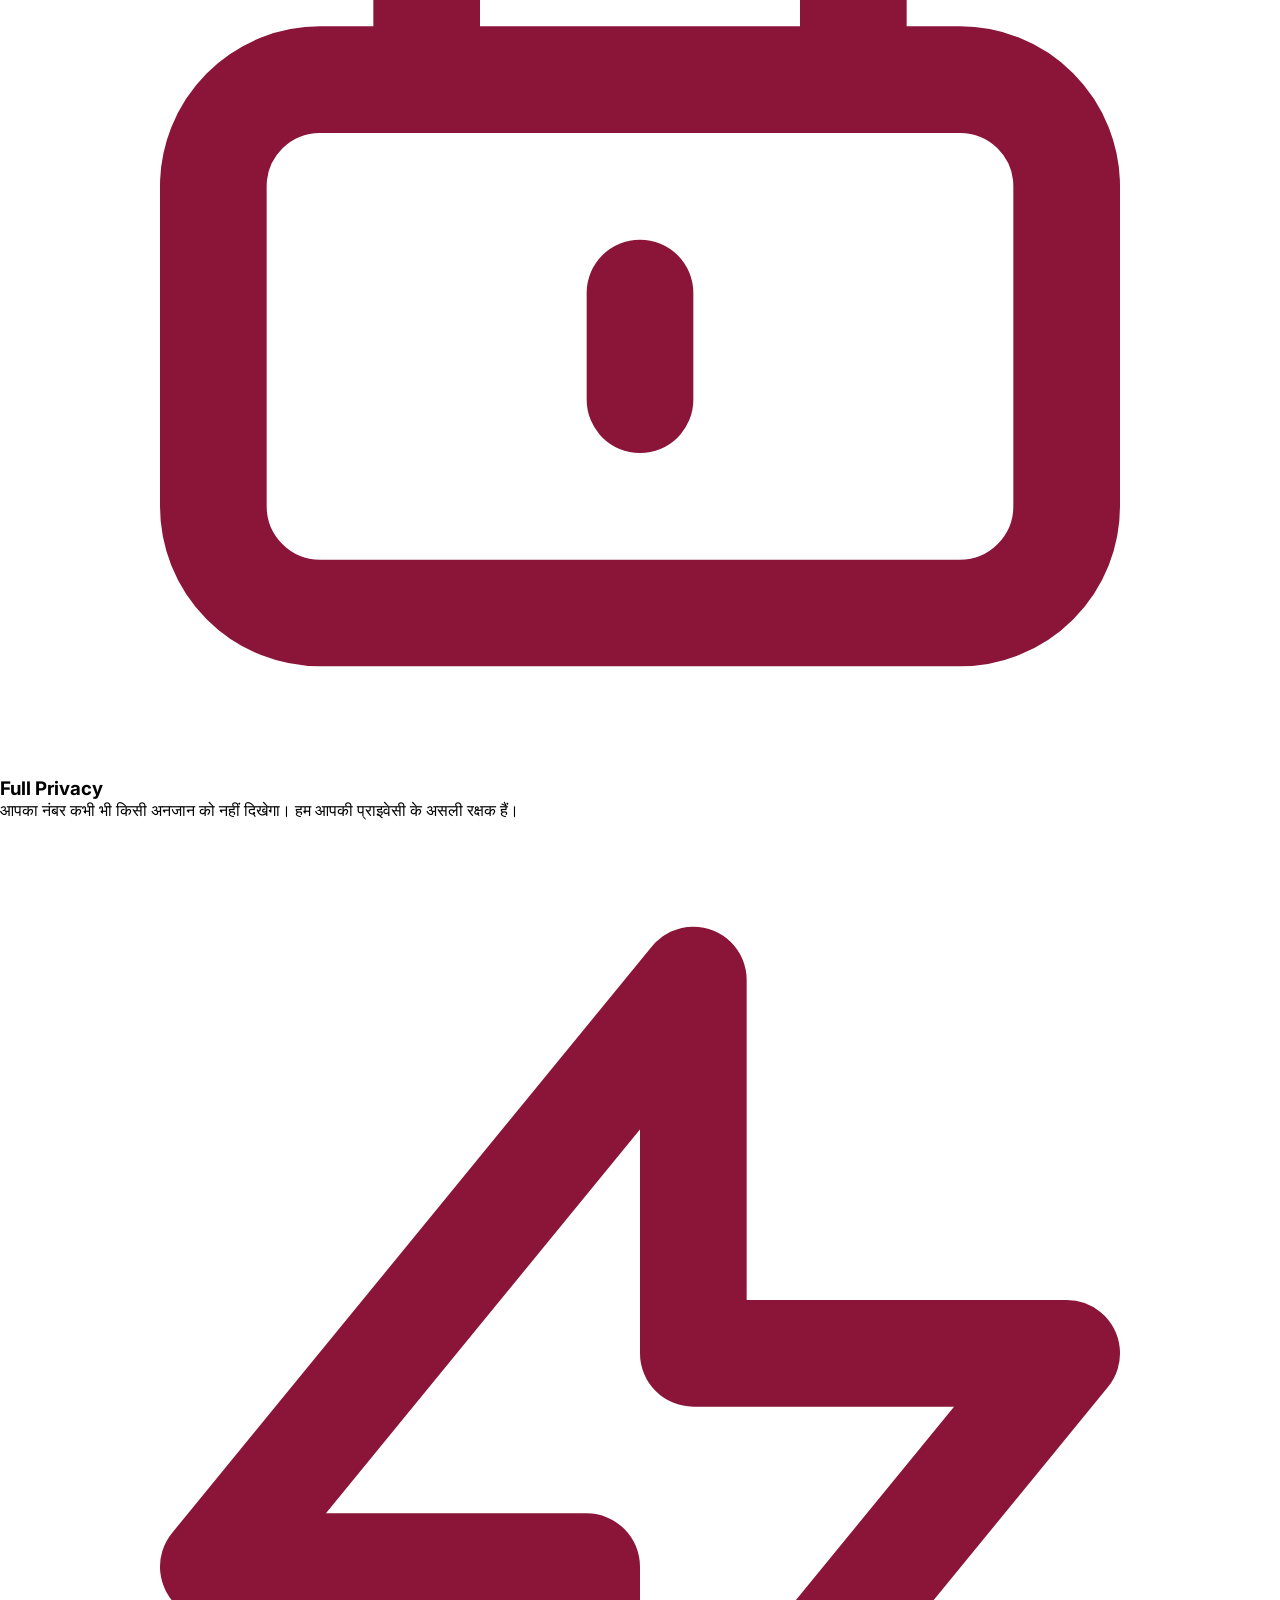
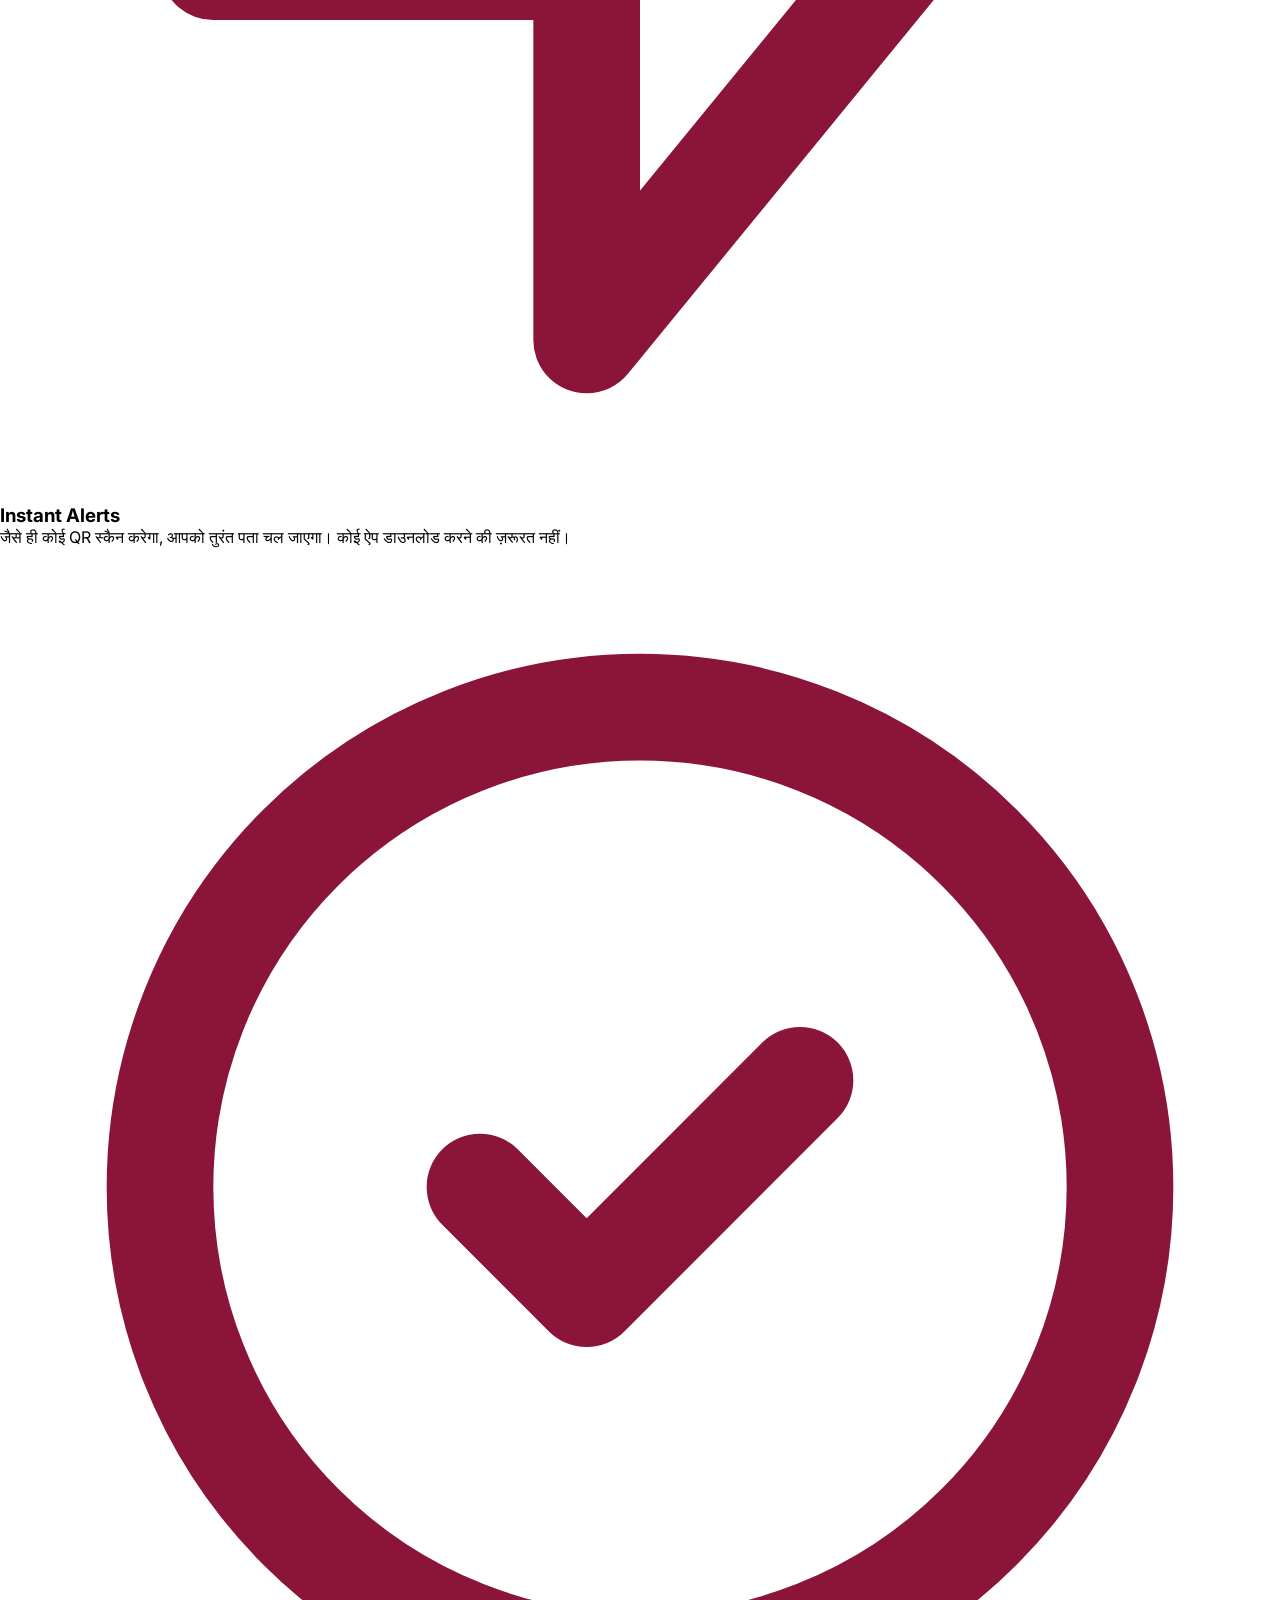
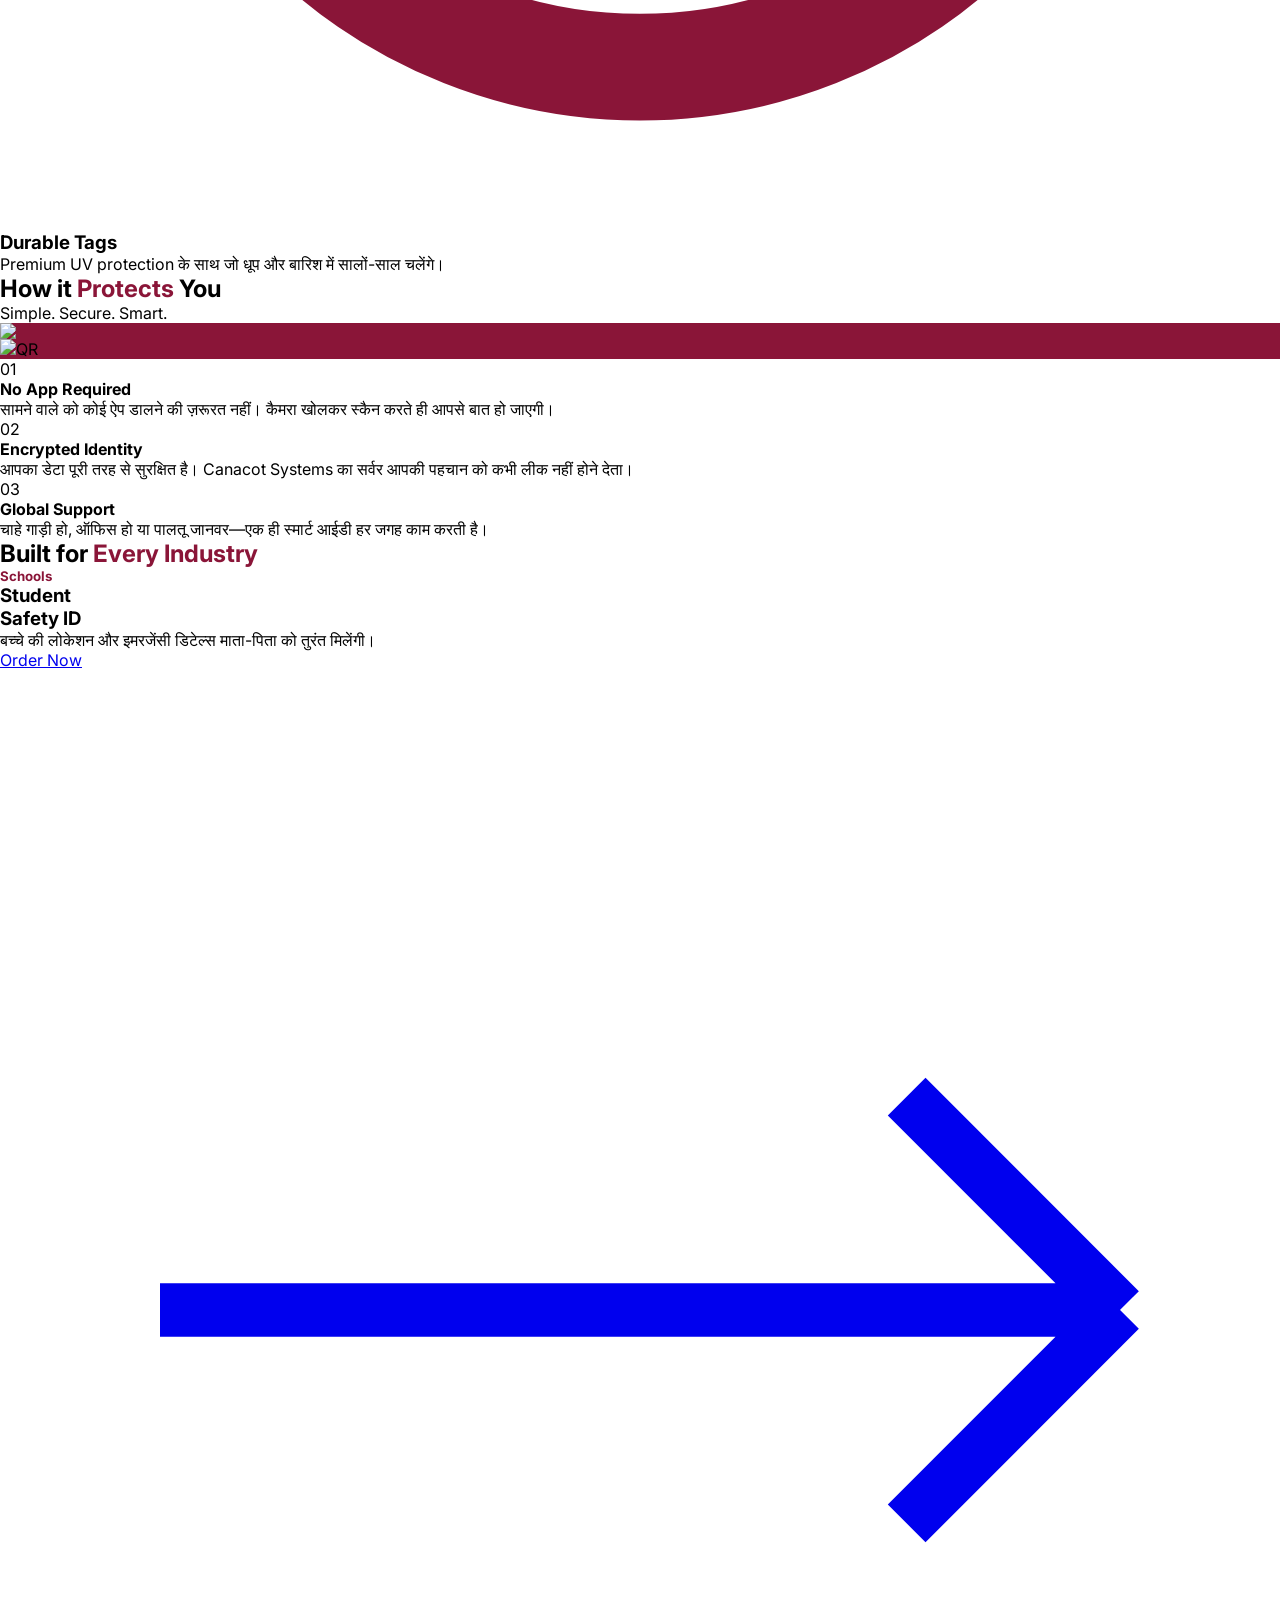
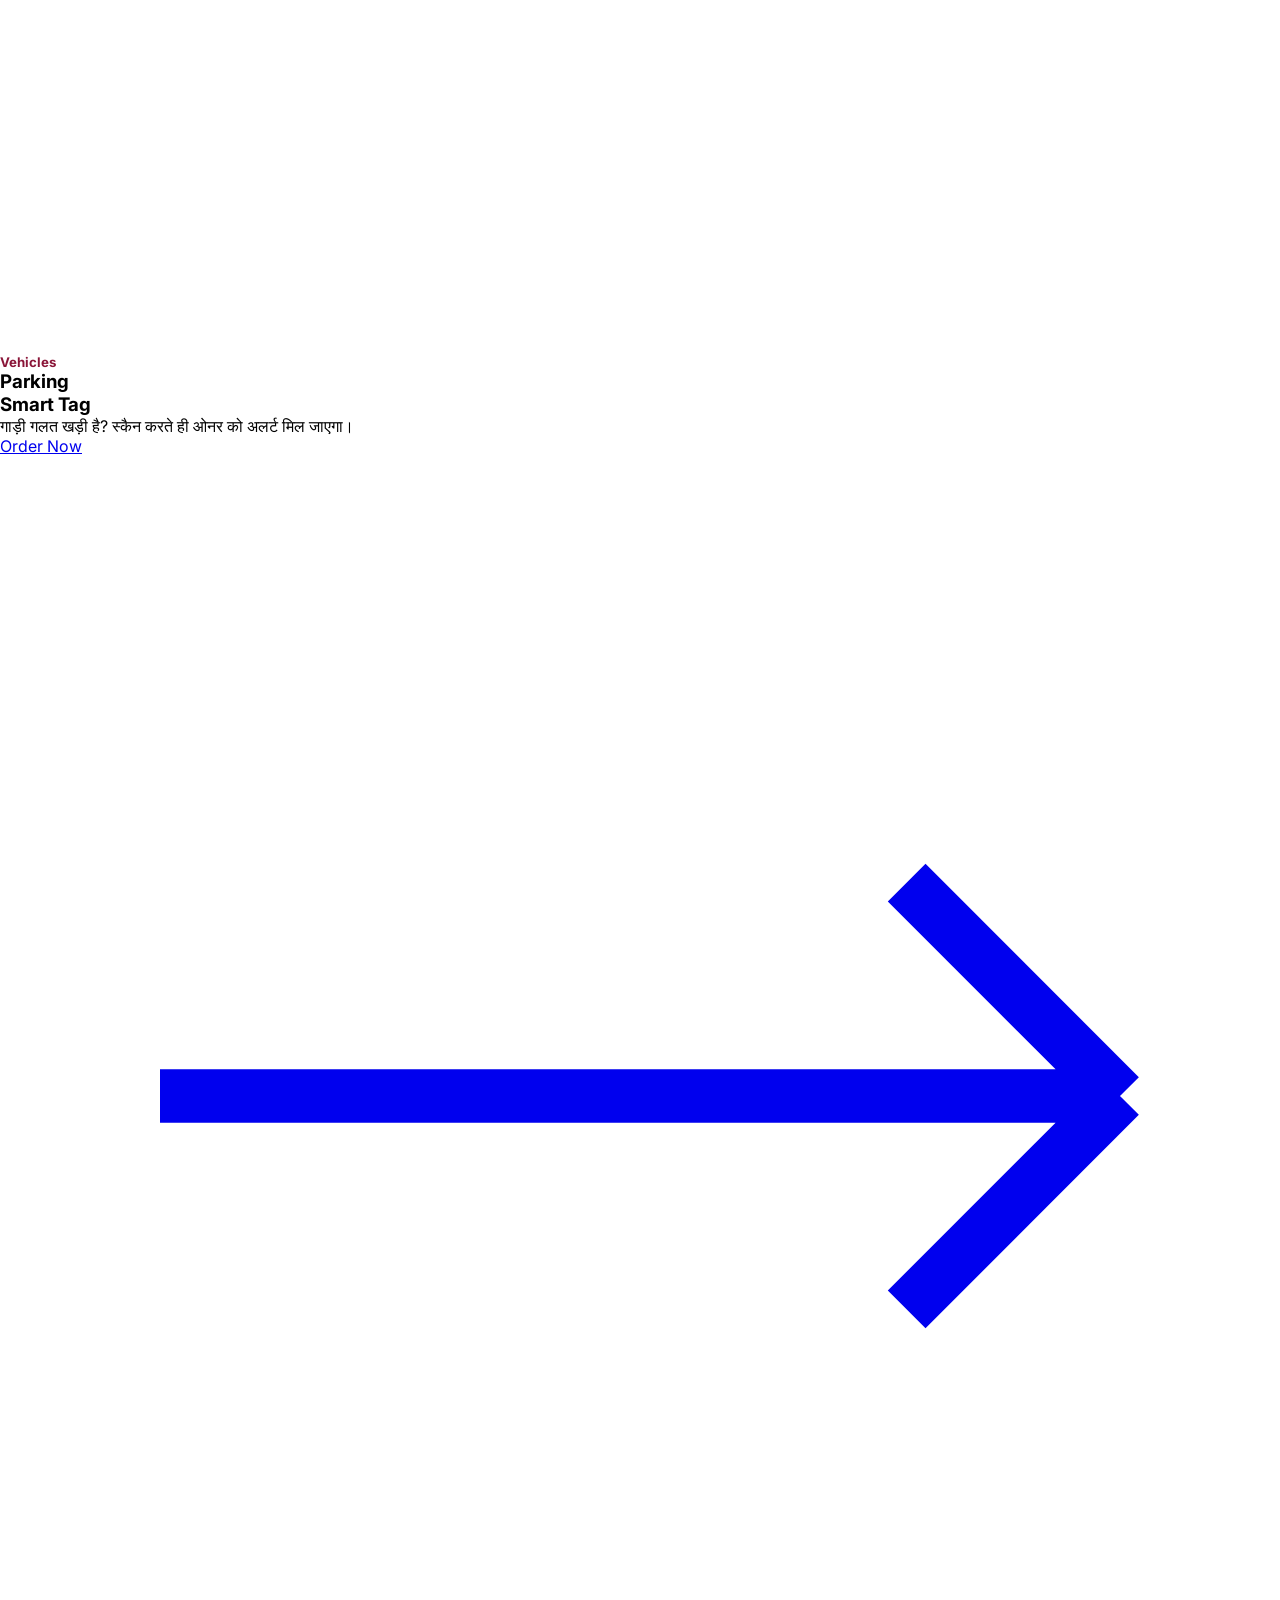
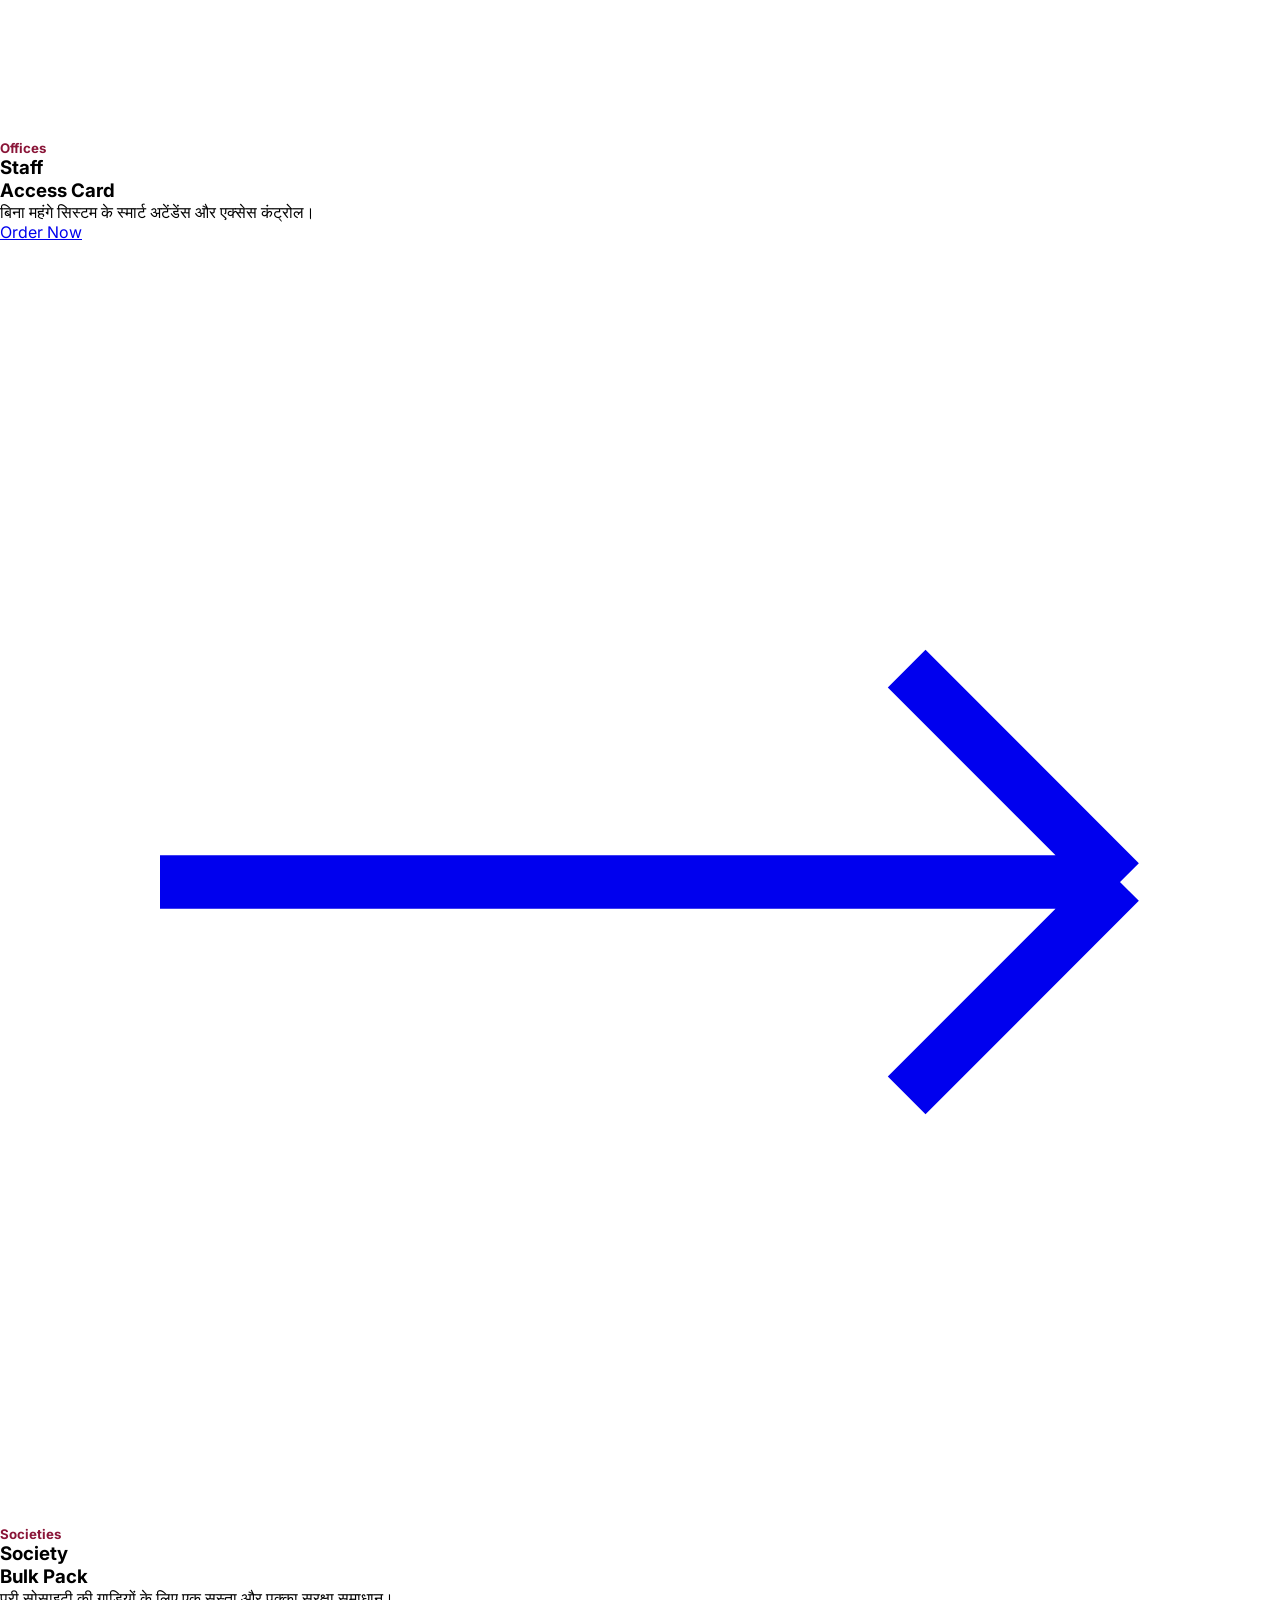
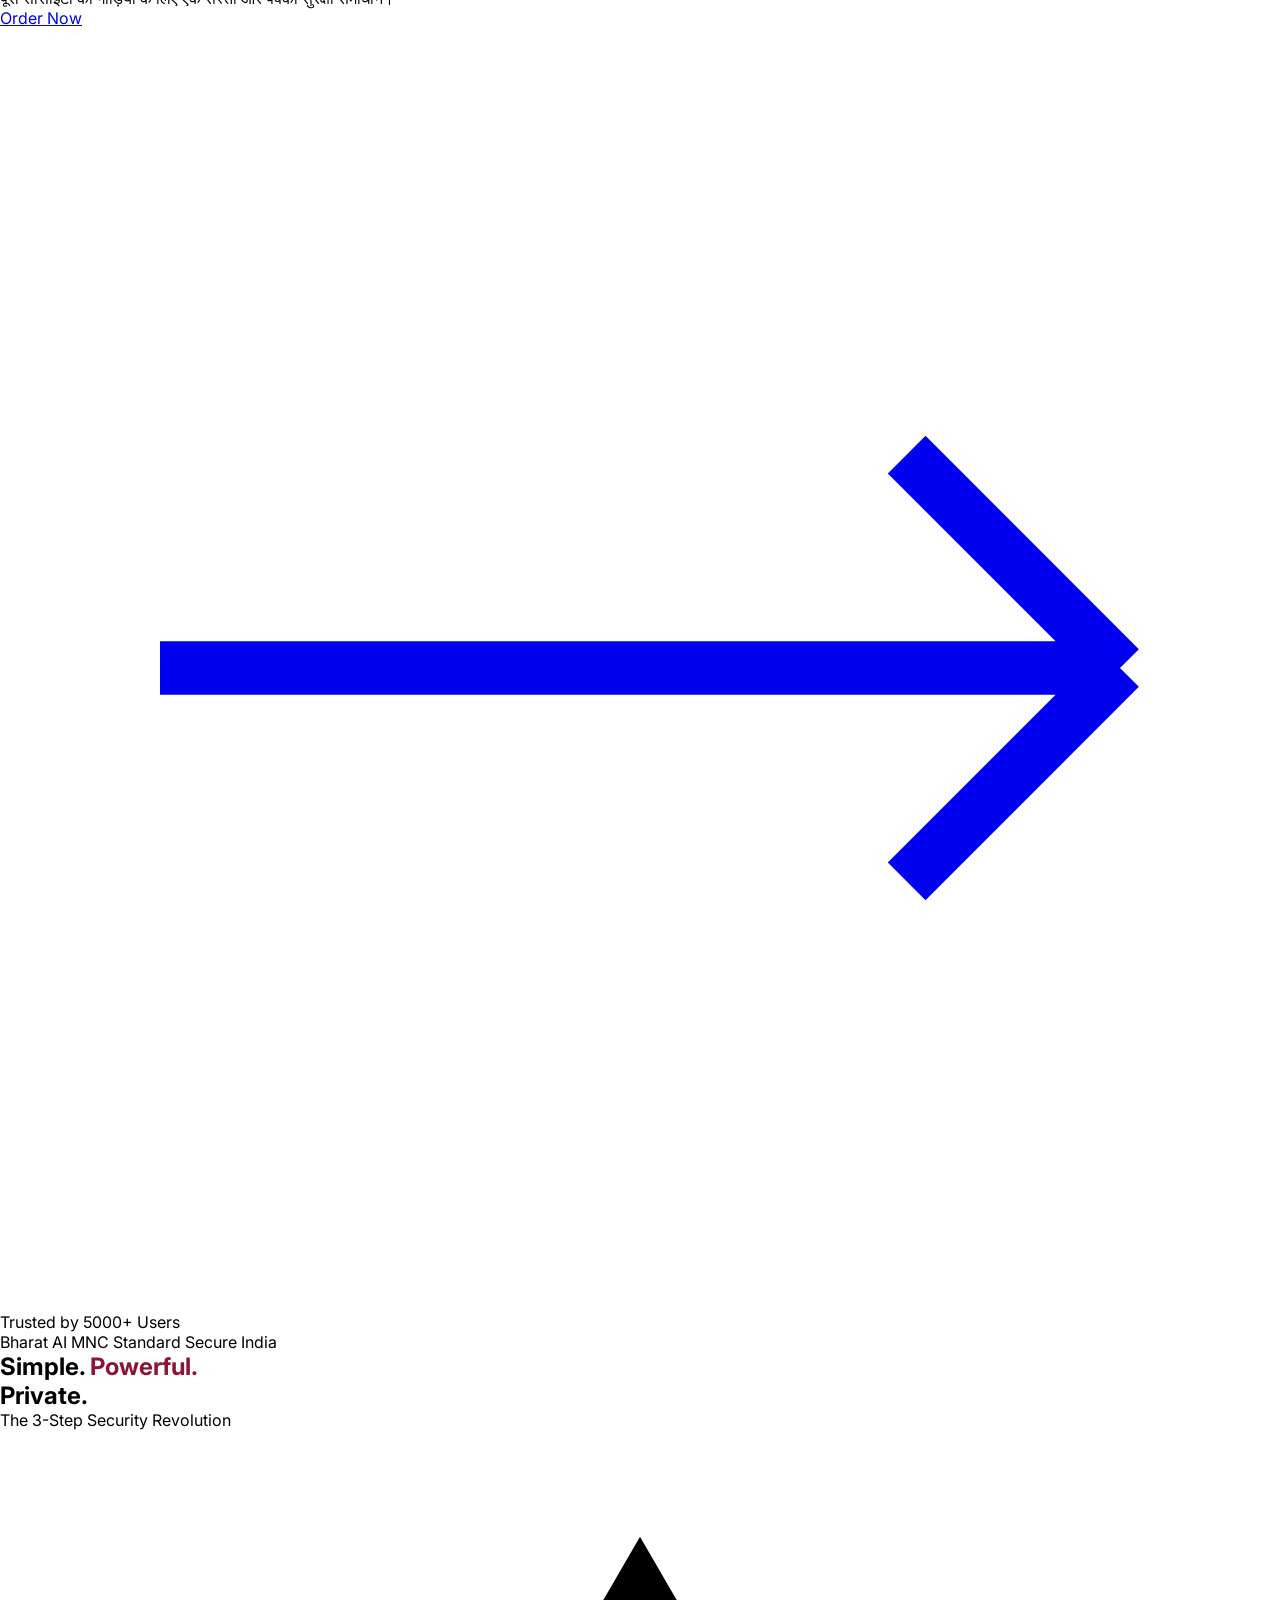
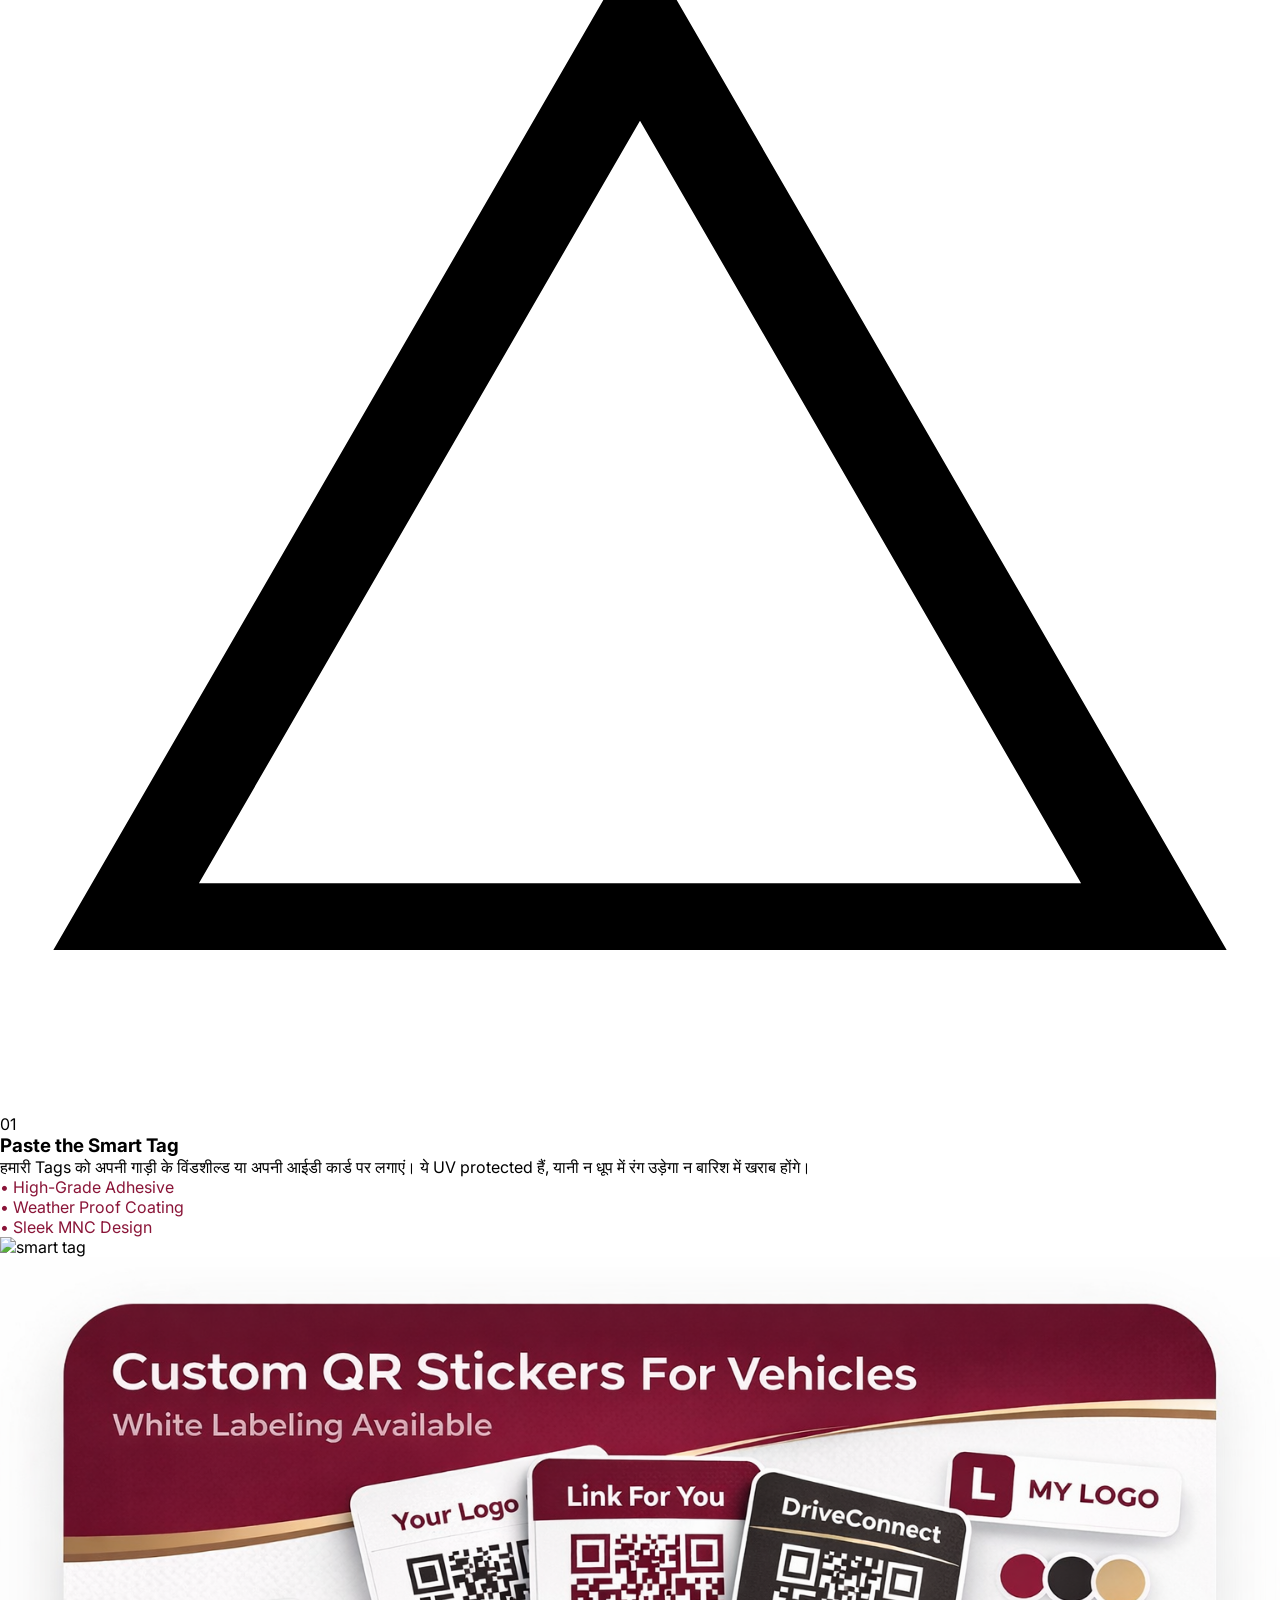
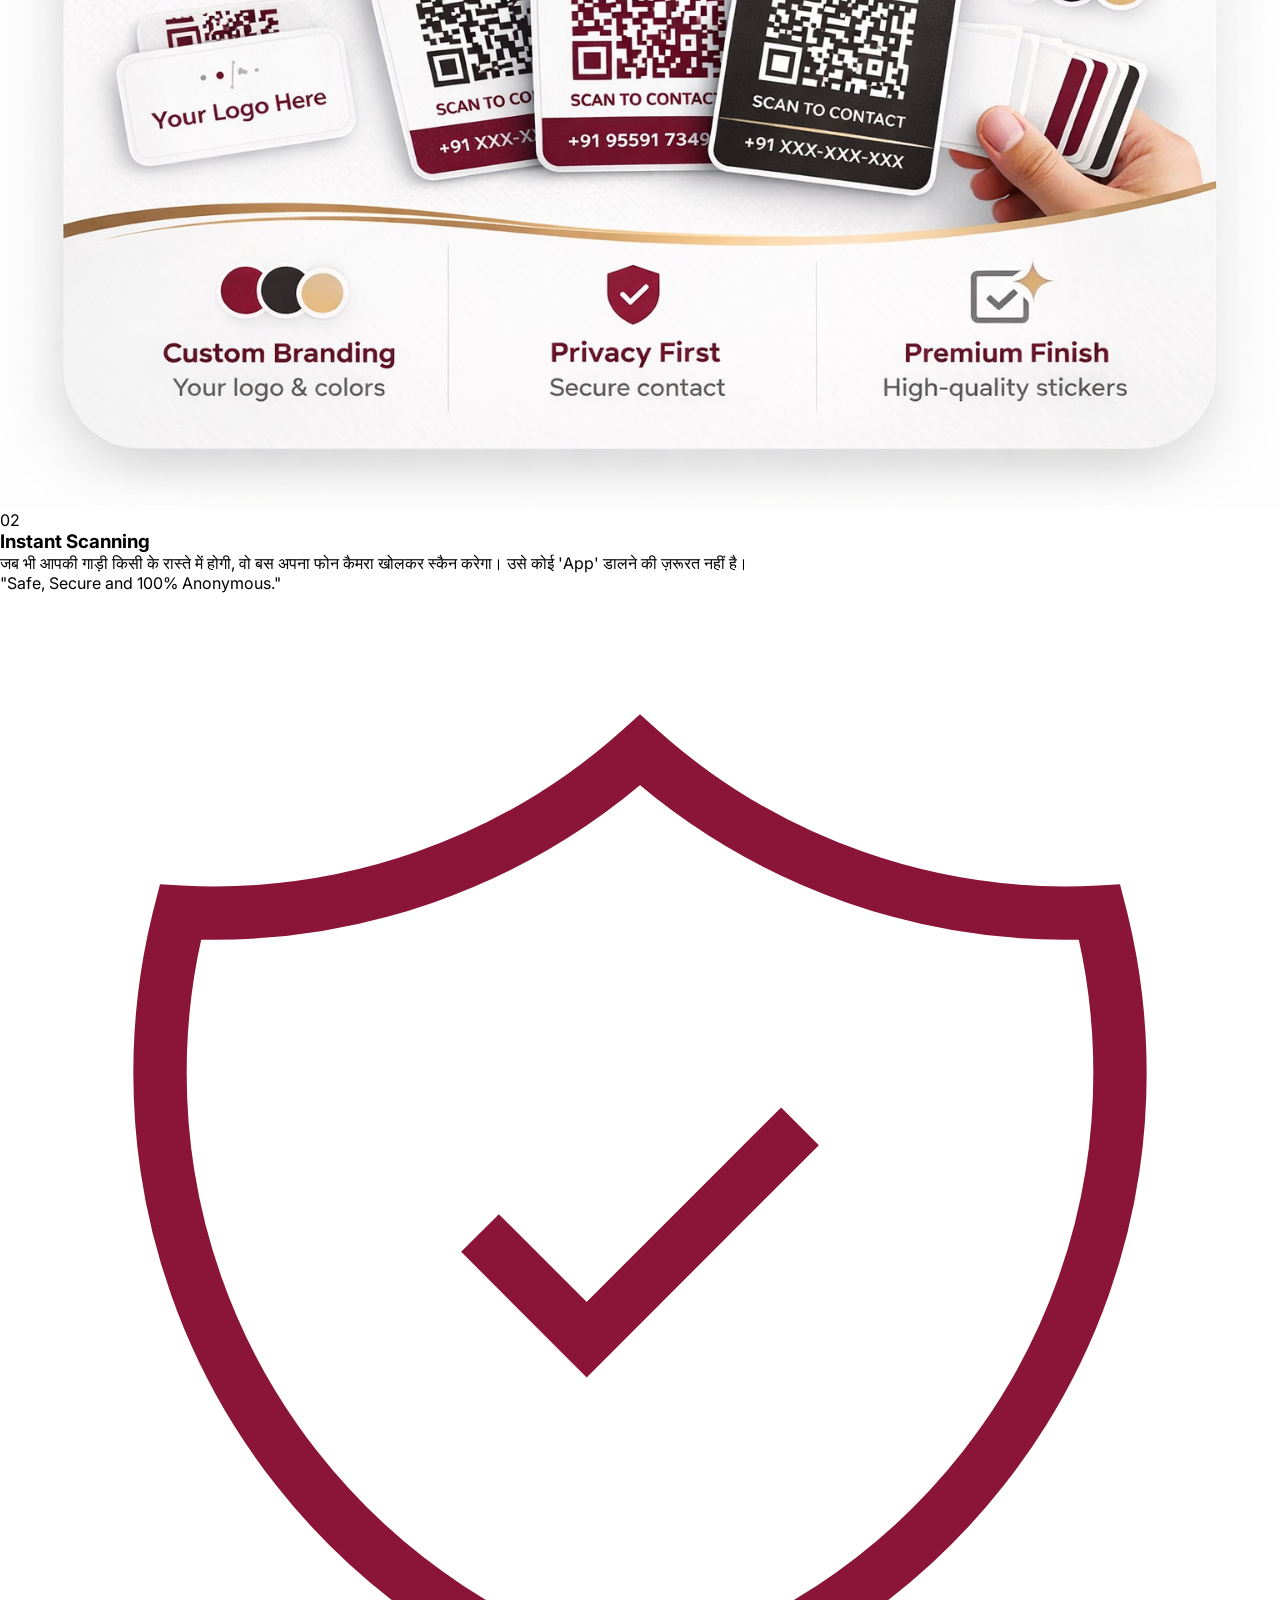
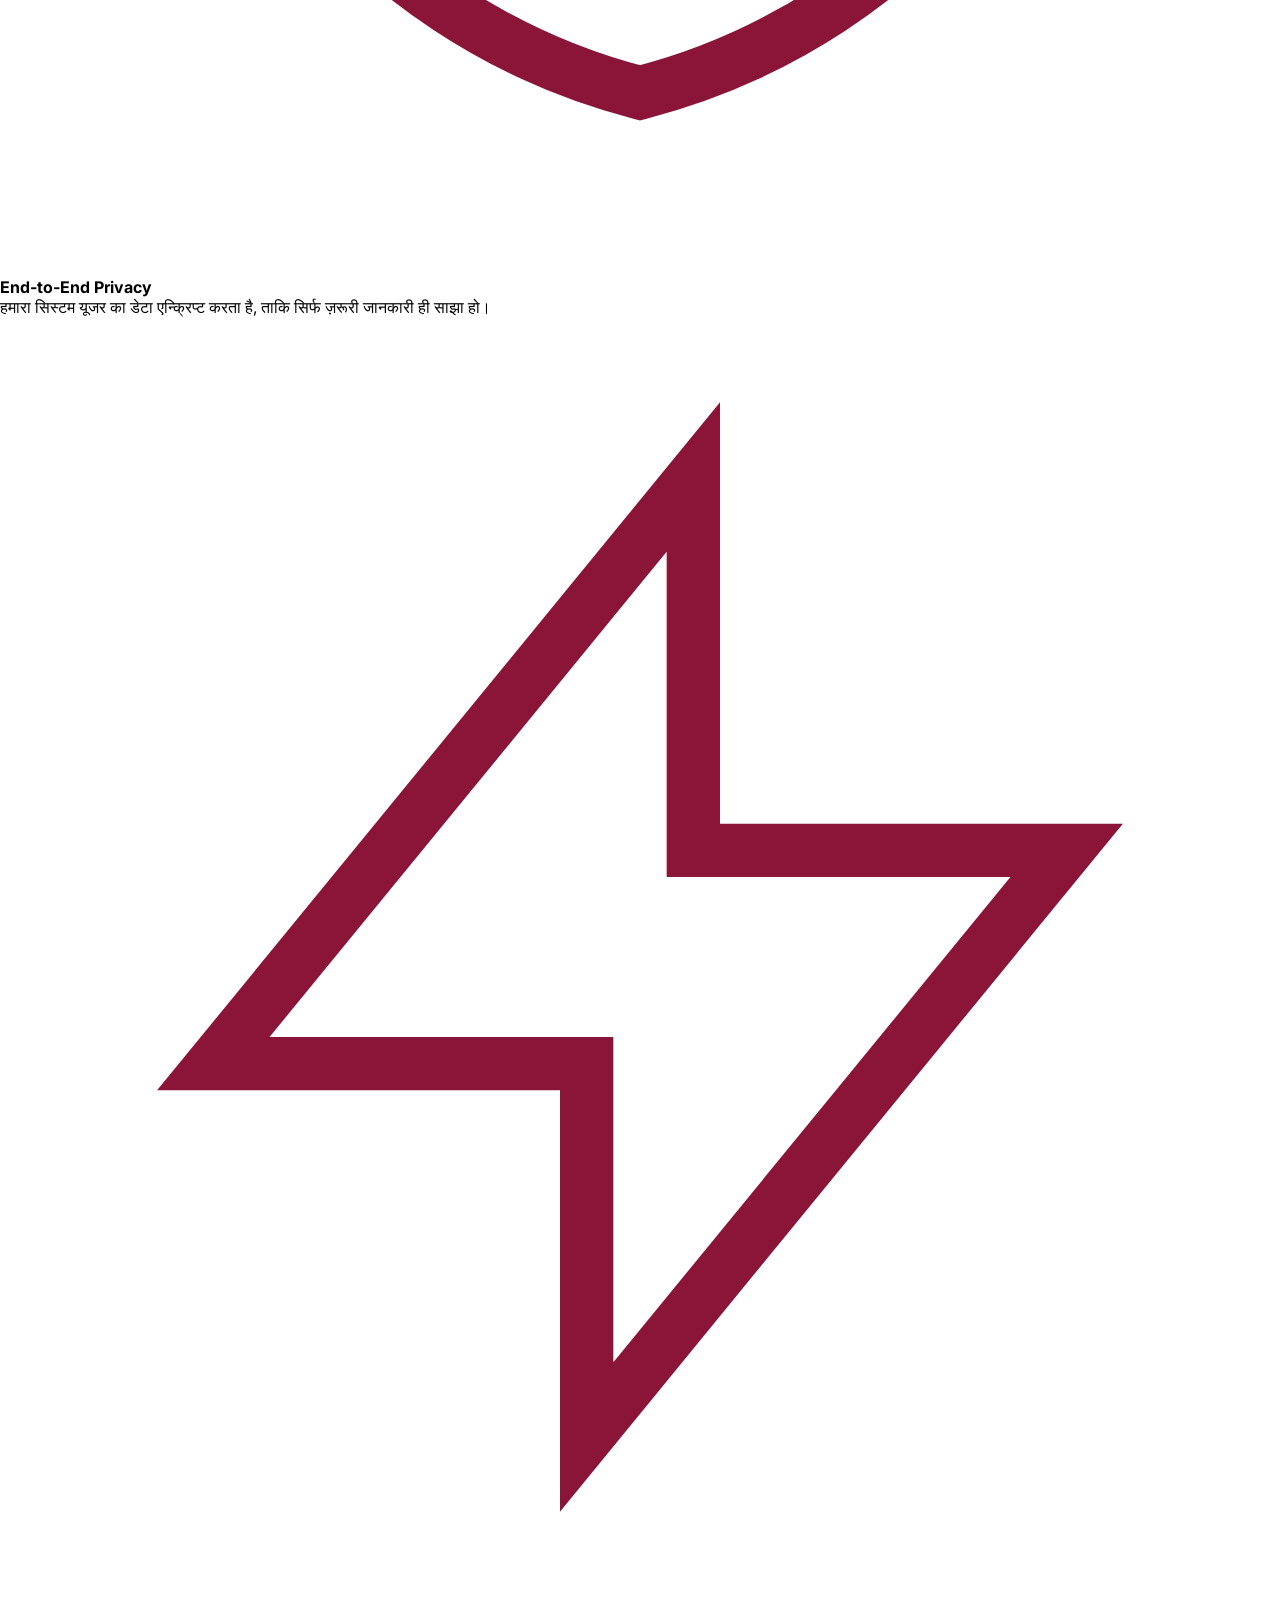
==== commit 7c7dff4b: "Rename index_final-2.html to index.html" ====
--- a/index.html
+++ b/index.html
@@ -400,13 +400,13 @@
                     </div>
                 </div>
                 <div class="rounded-[60px] overflow-hidden shadow-2xl">
-                    <img src="https://images.unsplash.com/photo-1541899481282-d53bffe3c35d?q=80&w=1000" class="w-full h-full object-cover" alt="smart tag">
+                    <img src="car.jpg" class="w-full h-full object-cover" alt="smart tag">
                 </div>
             </div>
 
             <div class="grid md:grid-cols-2 gap-20 items-center reveal">
                 <div class="order-2 md:order-1 rounded-[60px] overflow-hidden shadow-2xl">
-                    <img src="https://images.unsplash.com/photo-1552519507-da3b142c6e3d?q=80&w=1000" class="w-full h-full object-cover" alt="scanning">
+                    <img src="car2.jpg" class="w-full h-full object-cover" alt="scanning">
                 </div>
                 <div class="order-1 md:order-2 relative">
                     <span class="absolute -top-20 -right-10 text-[200px] font-black text-gray-50 z-0">02</span>
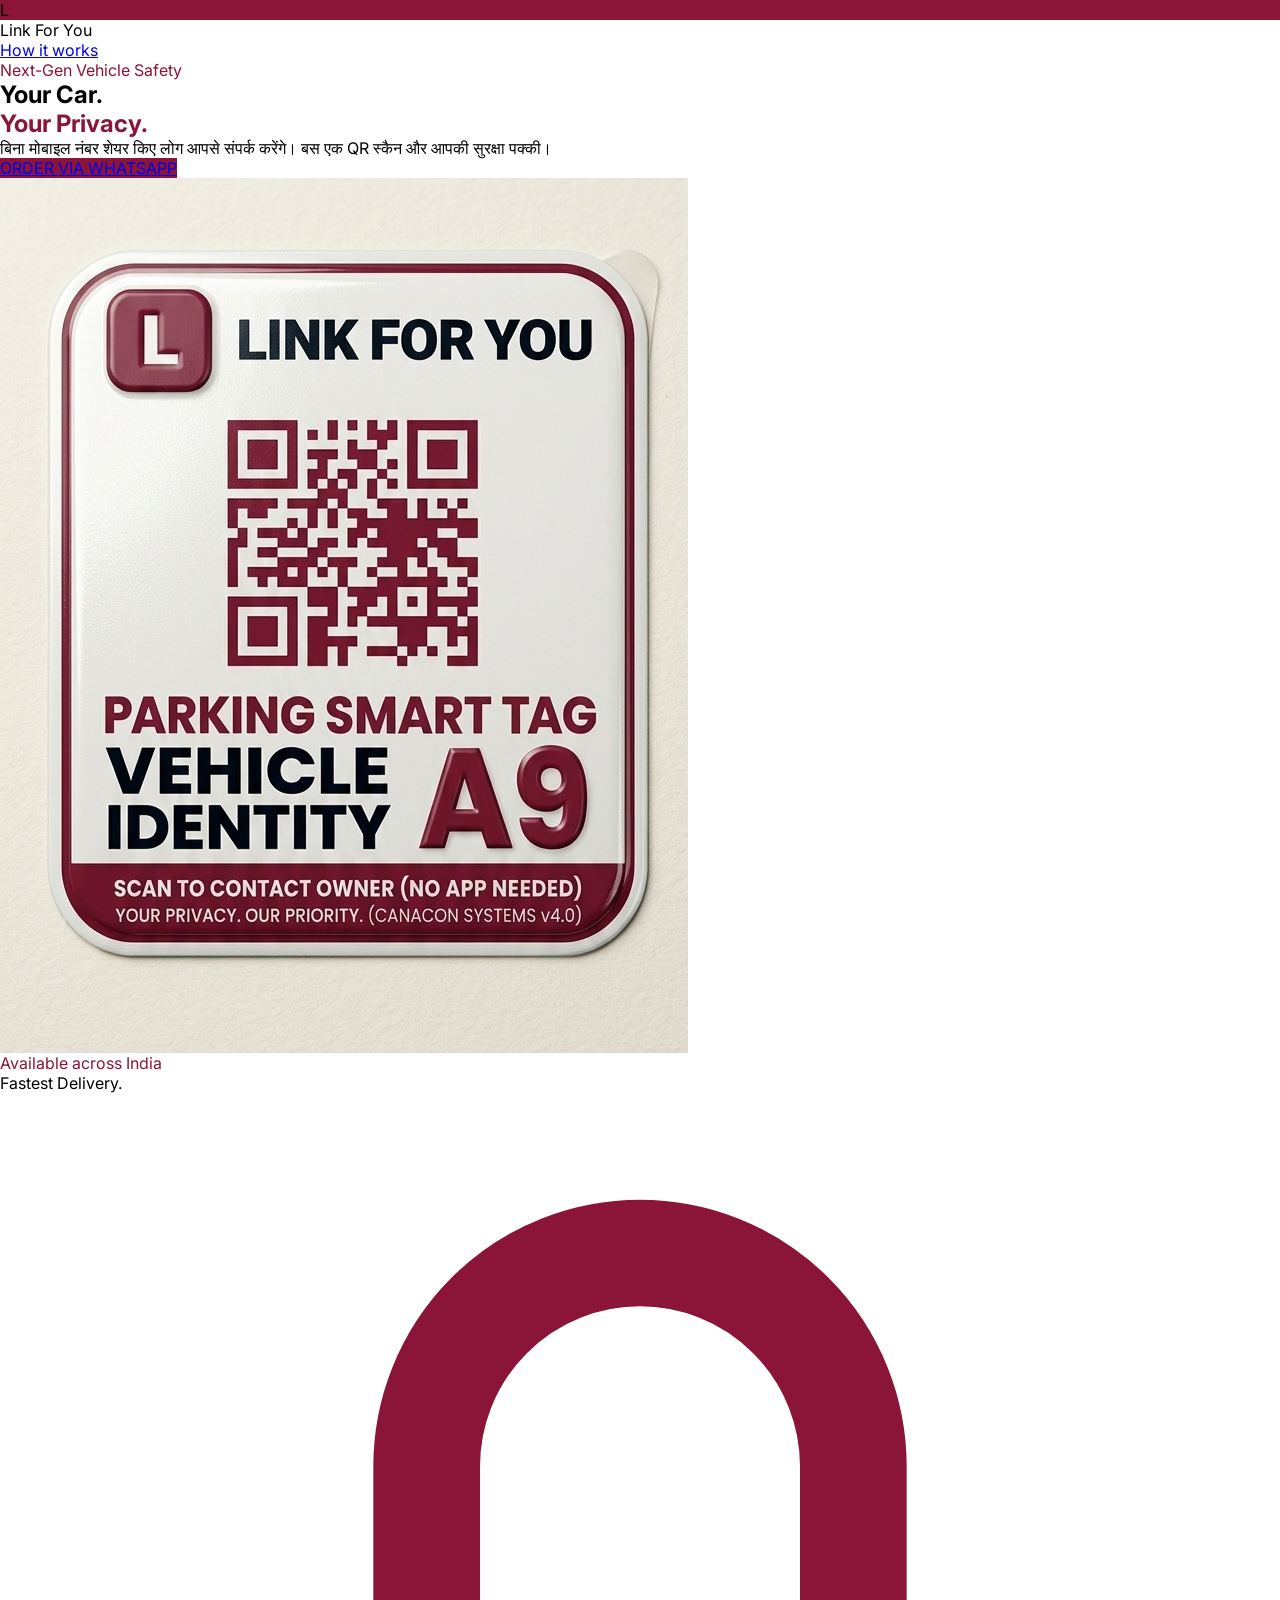
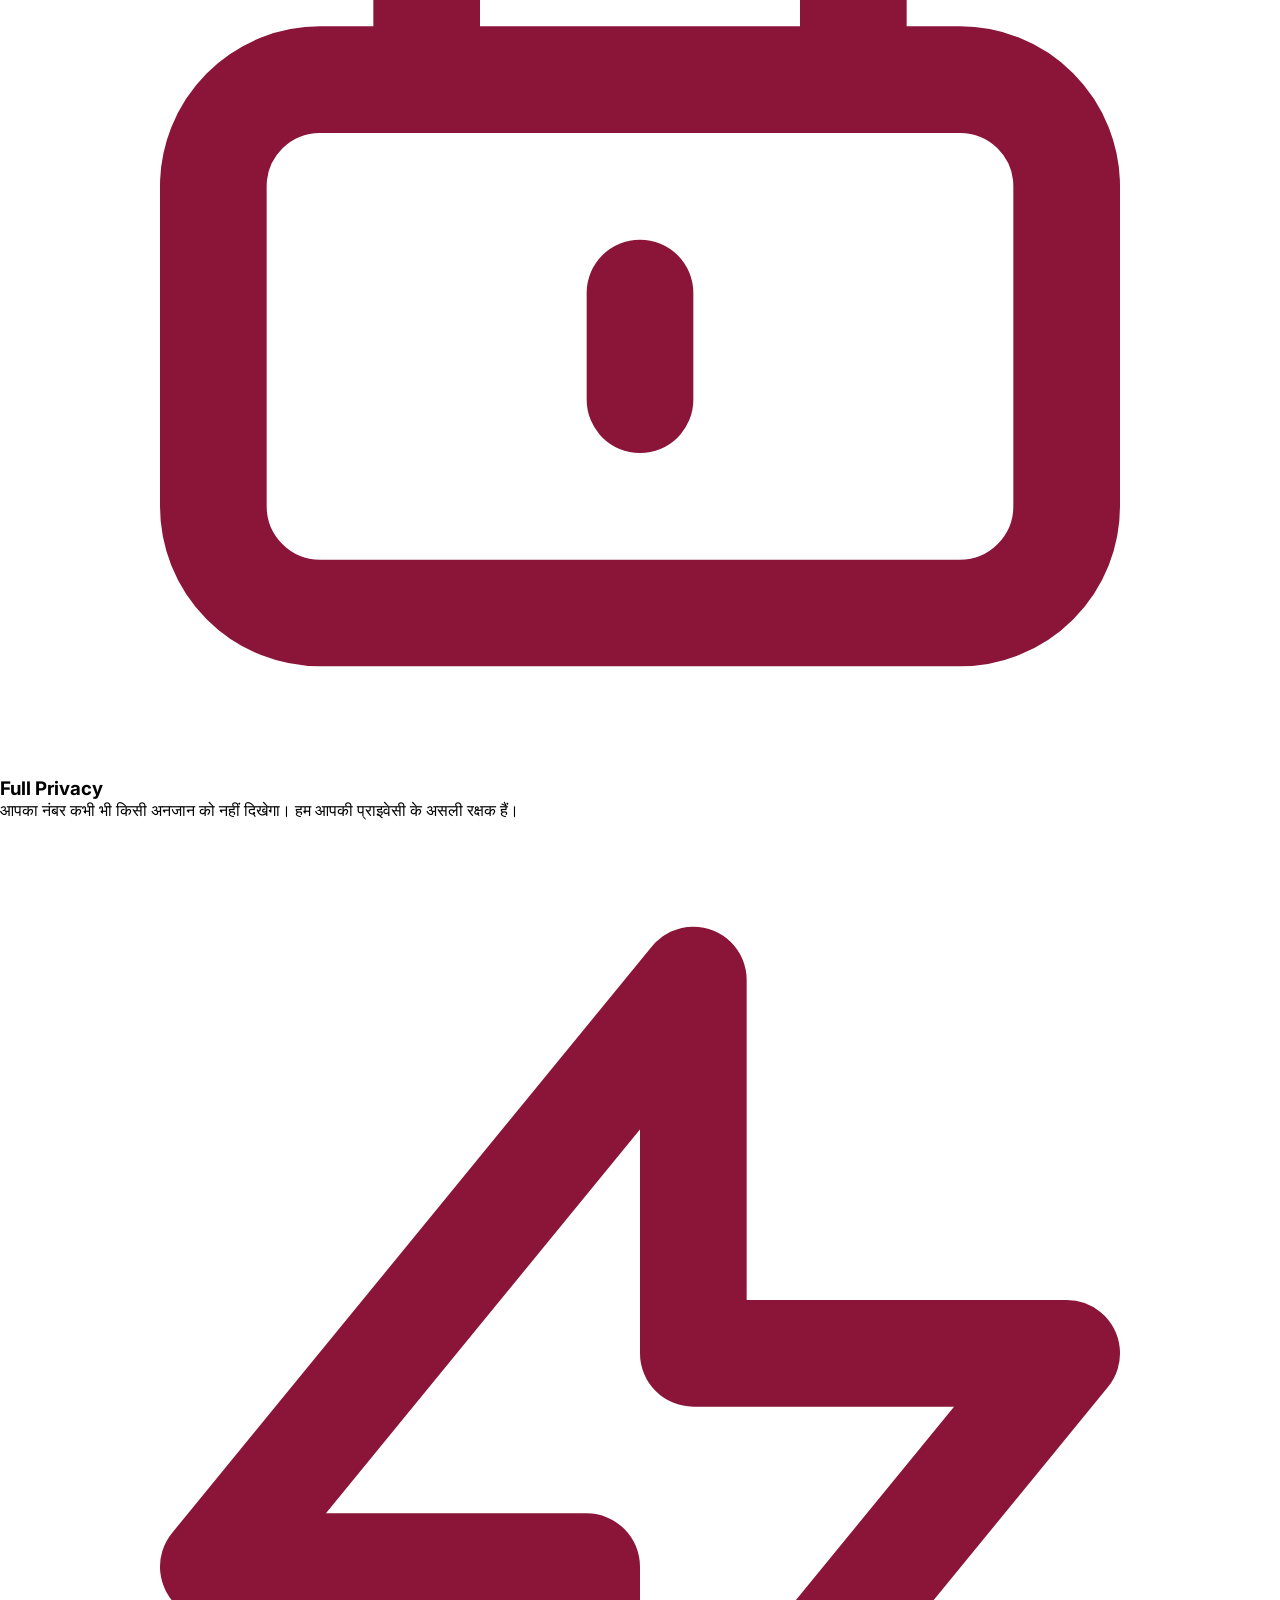
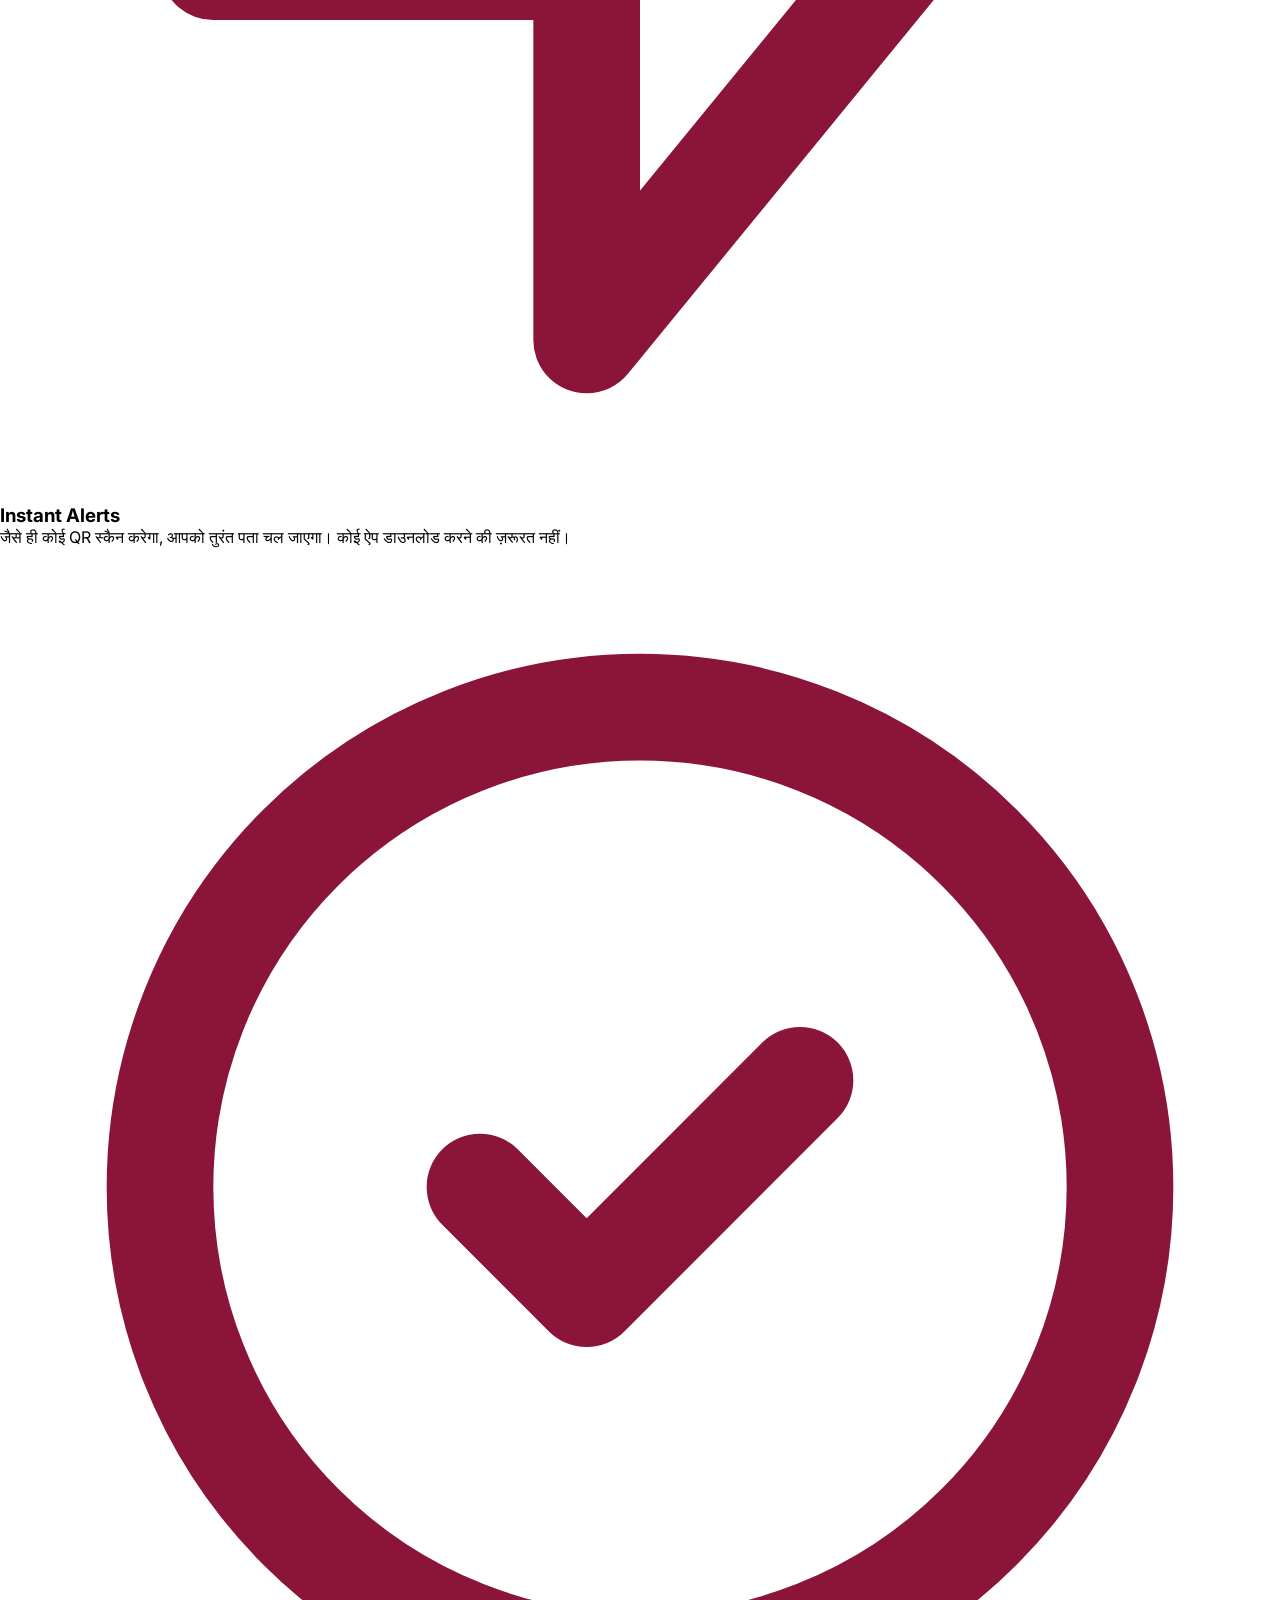
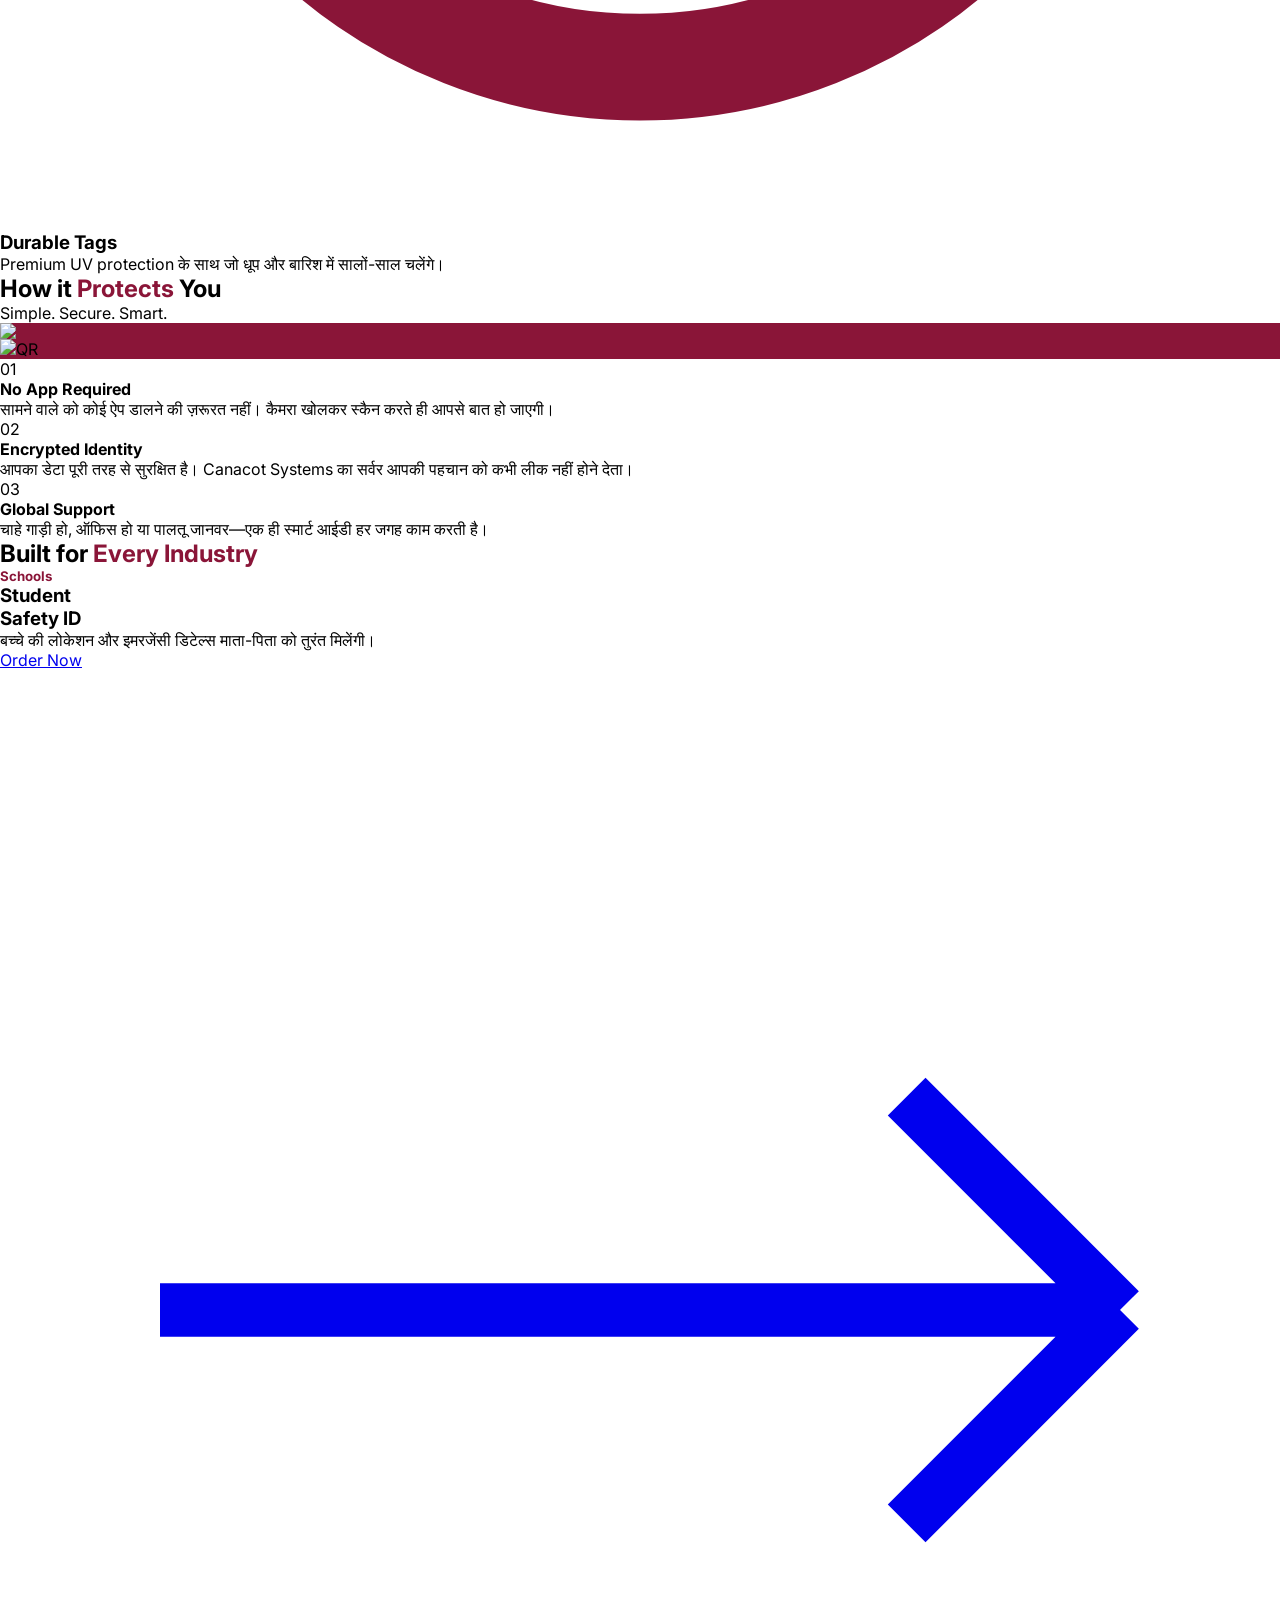
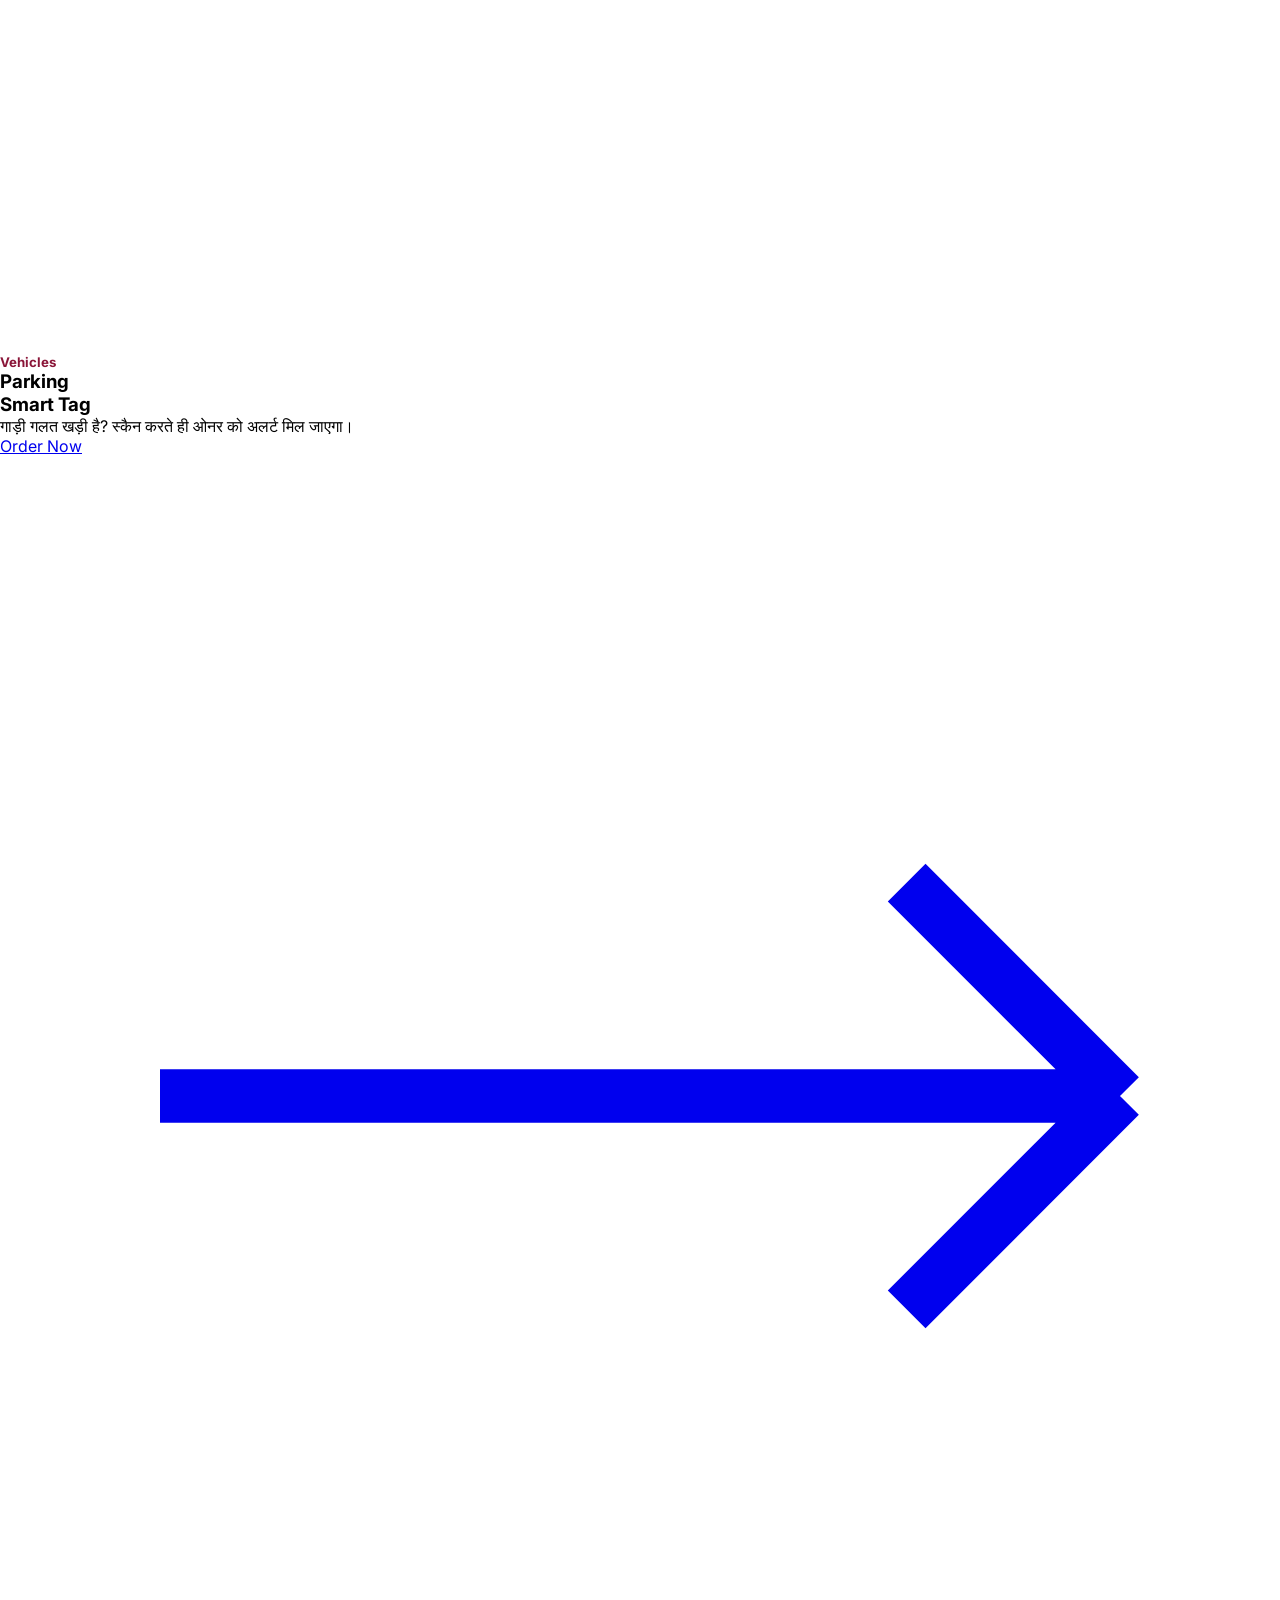
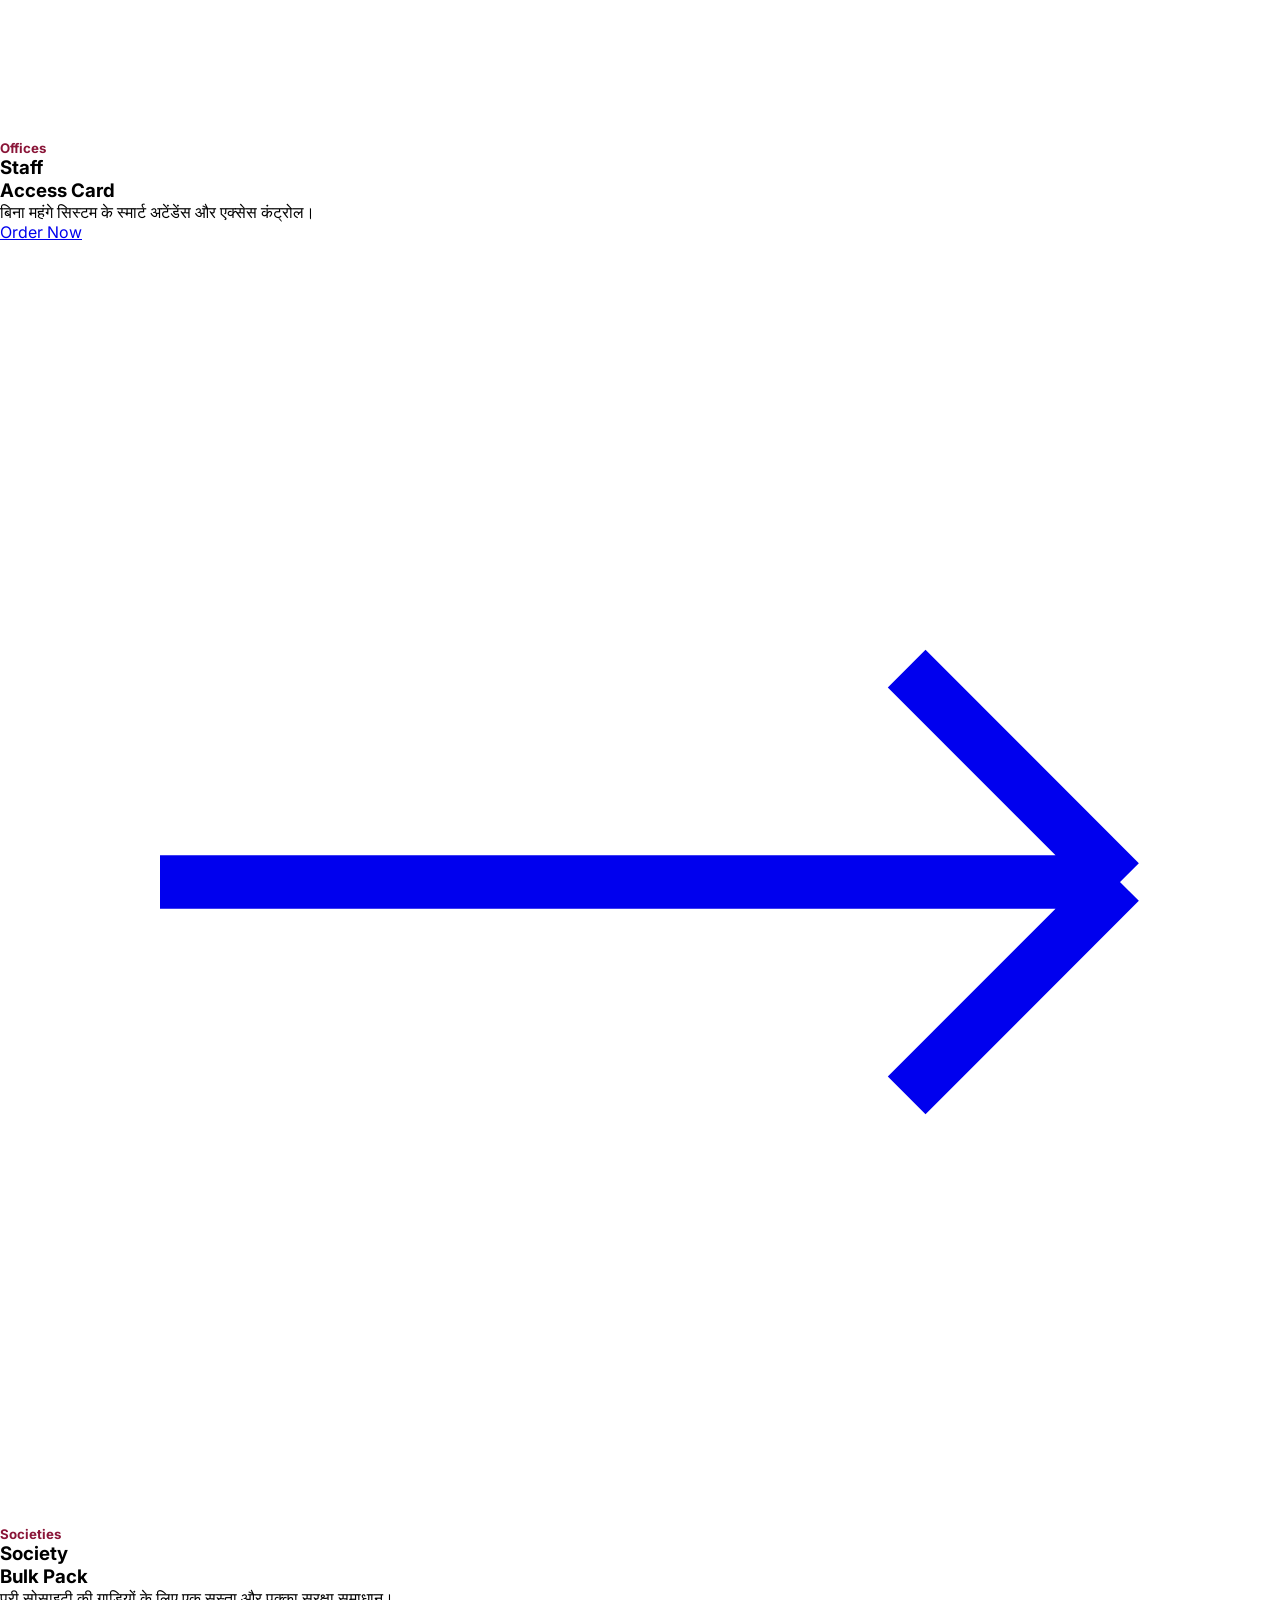
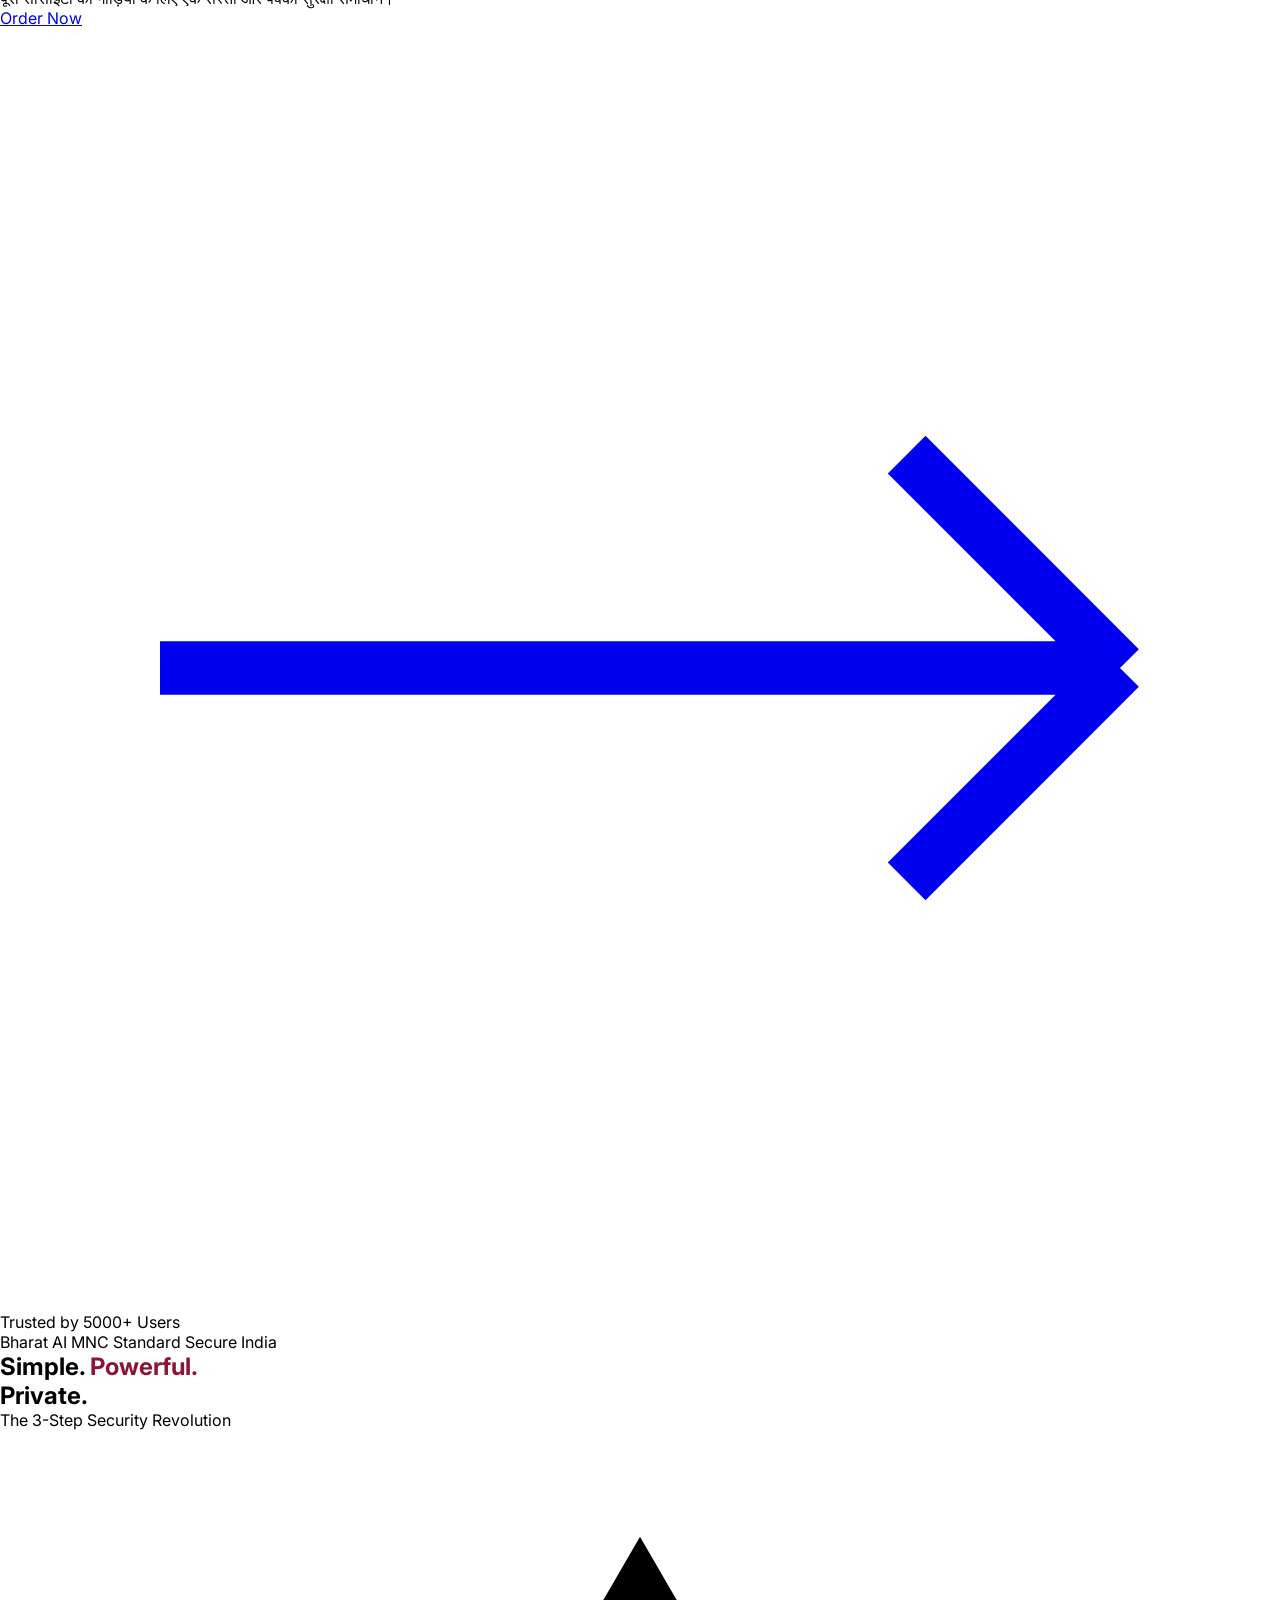
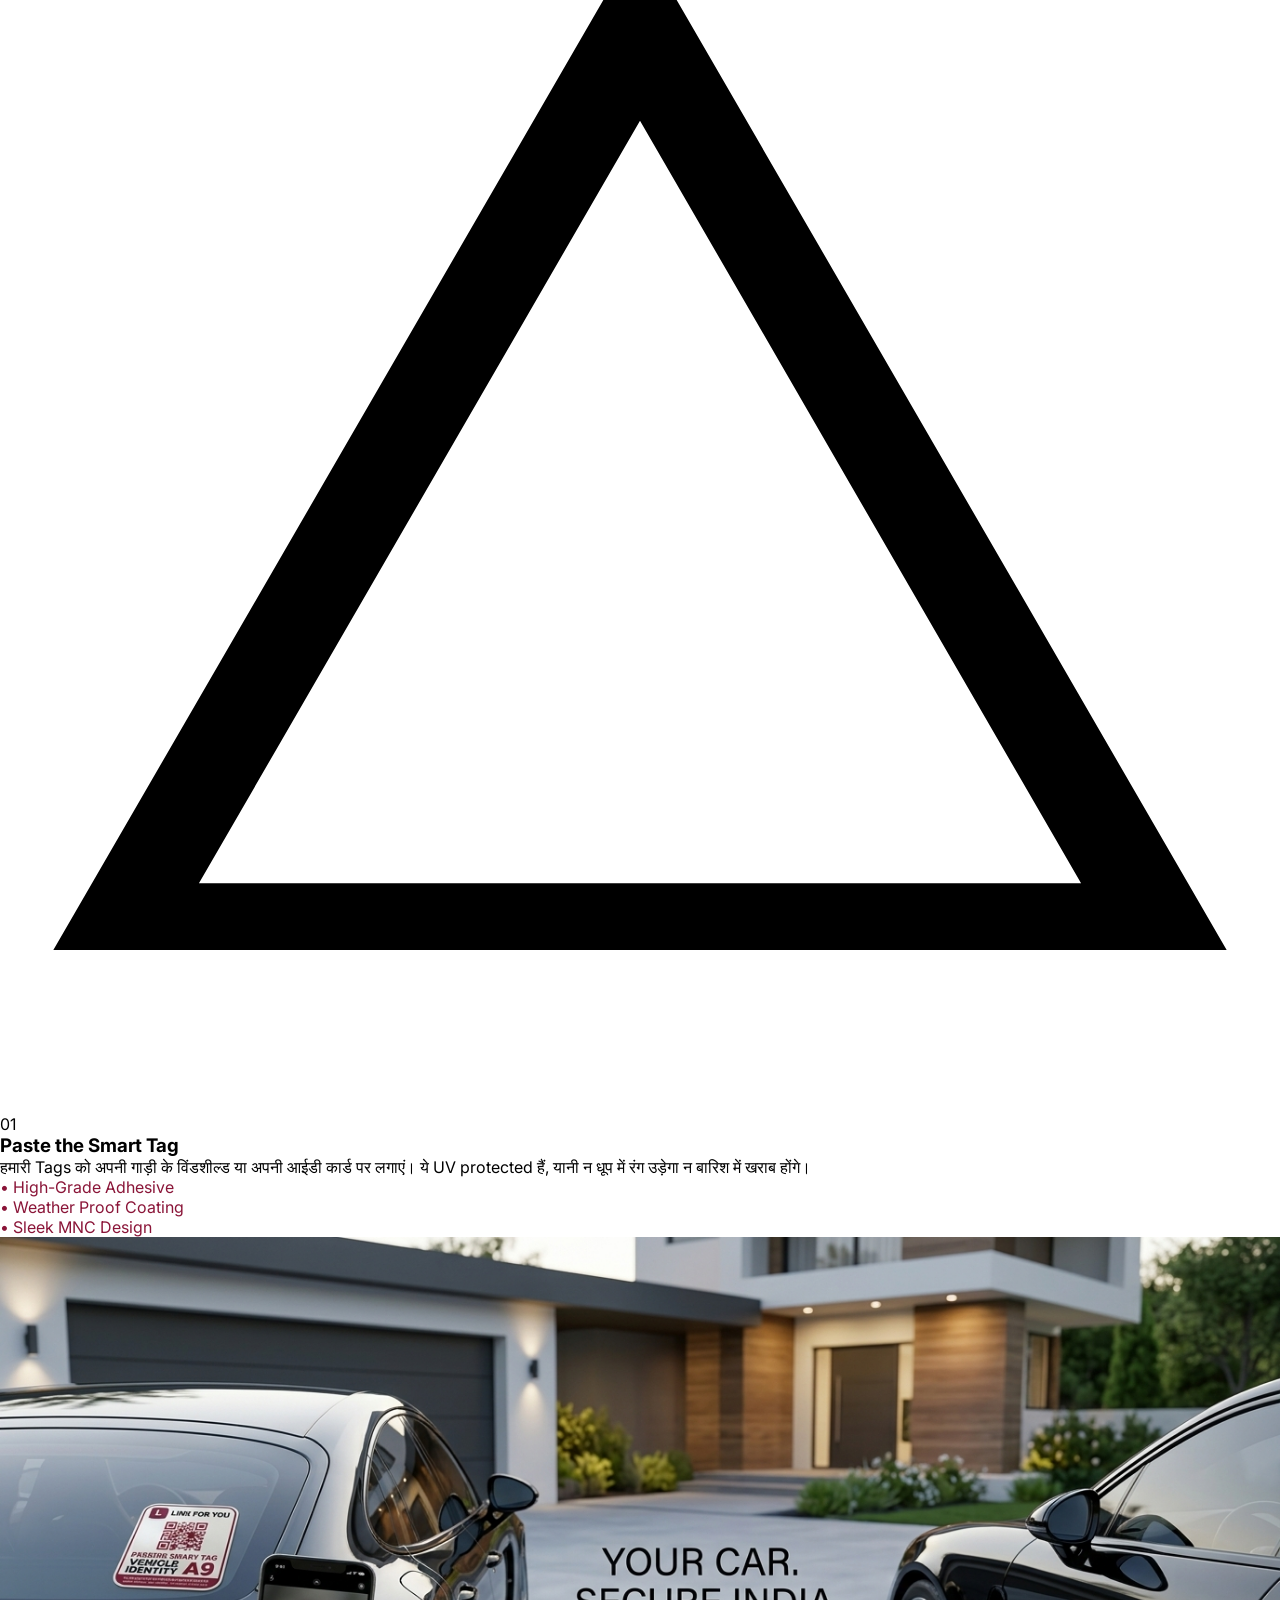
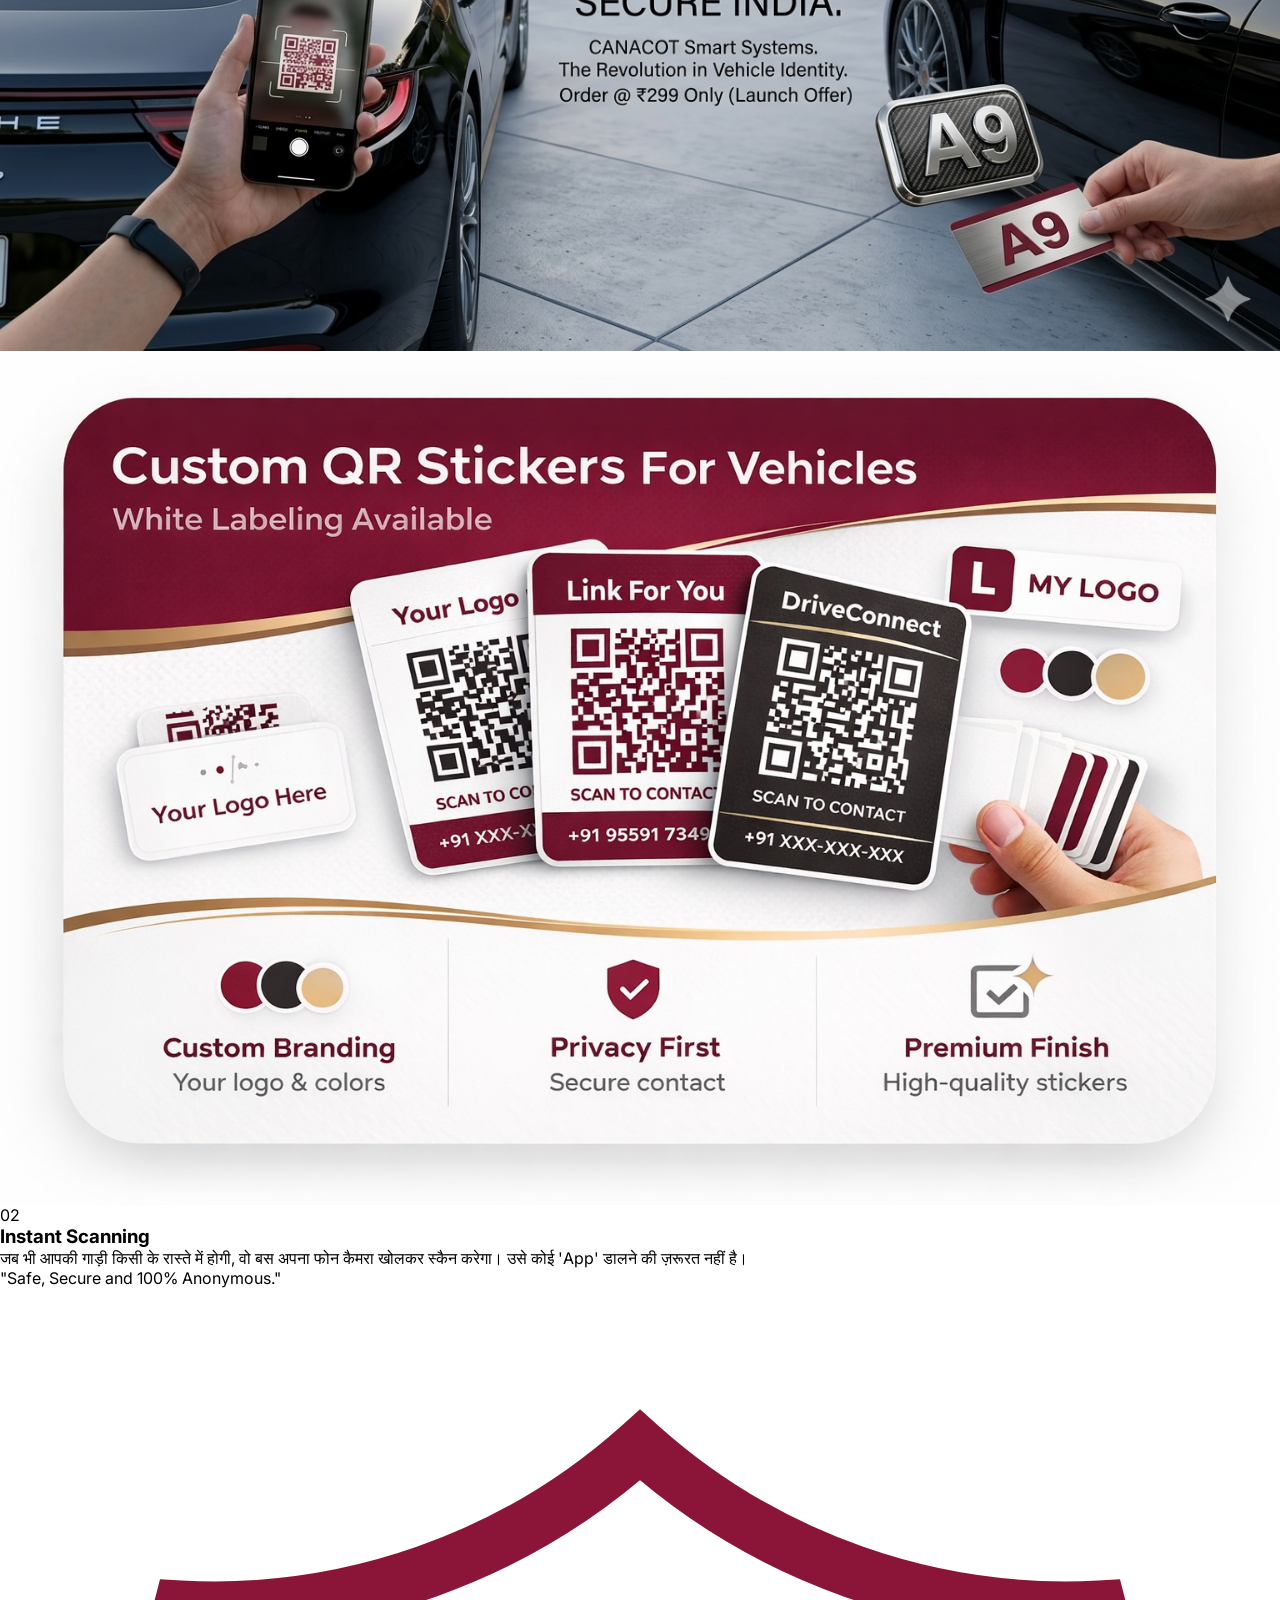
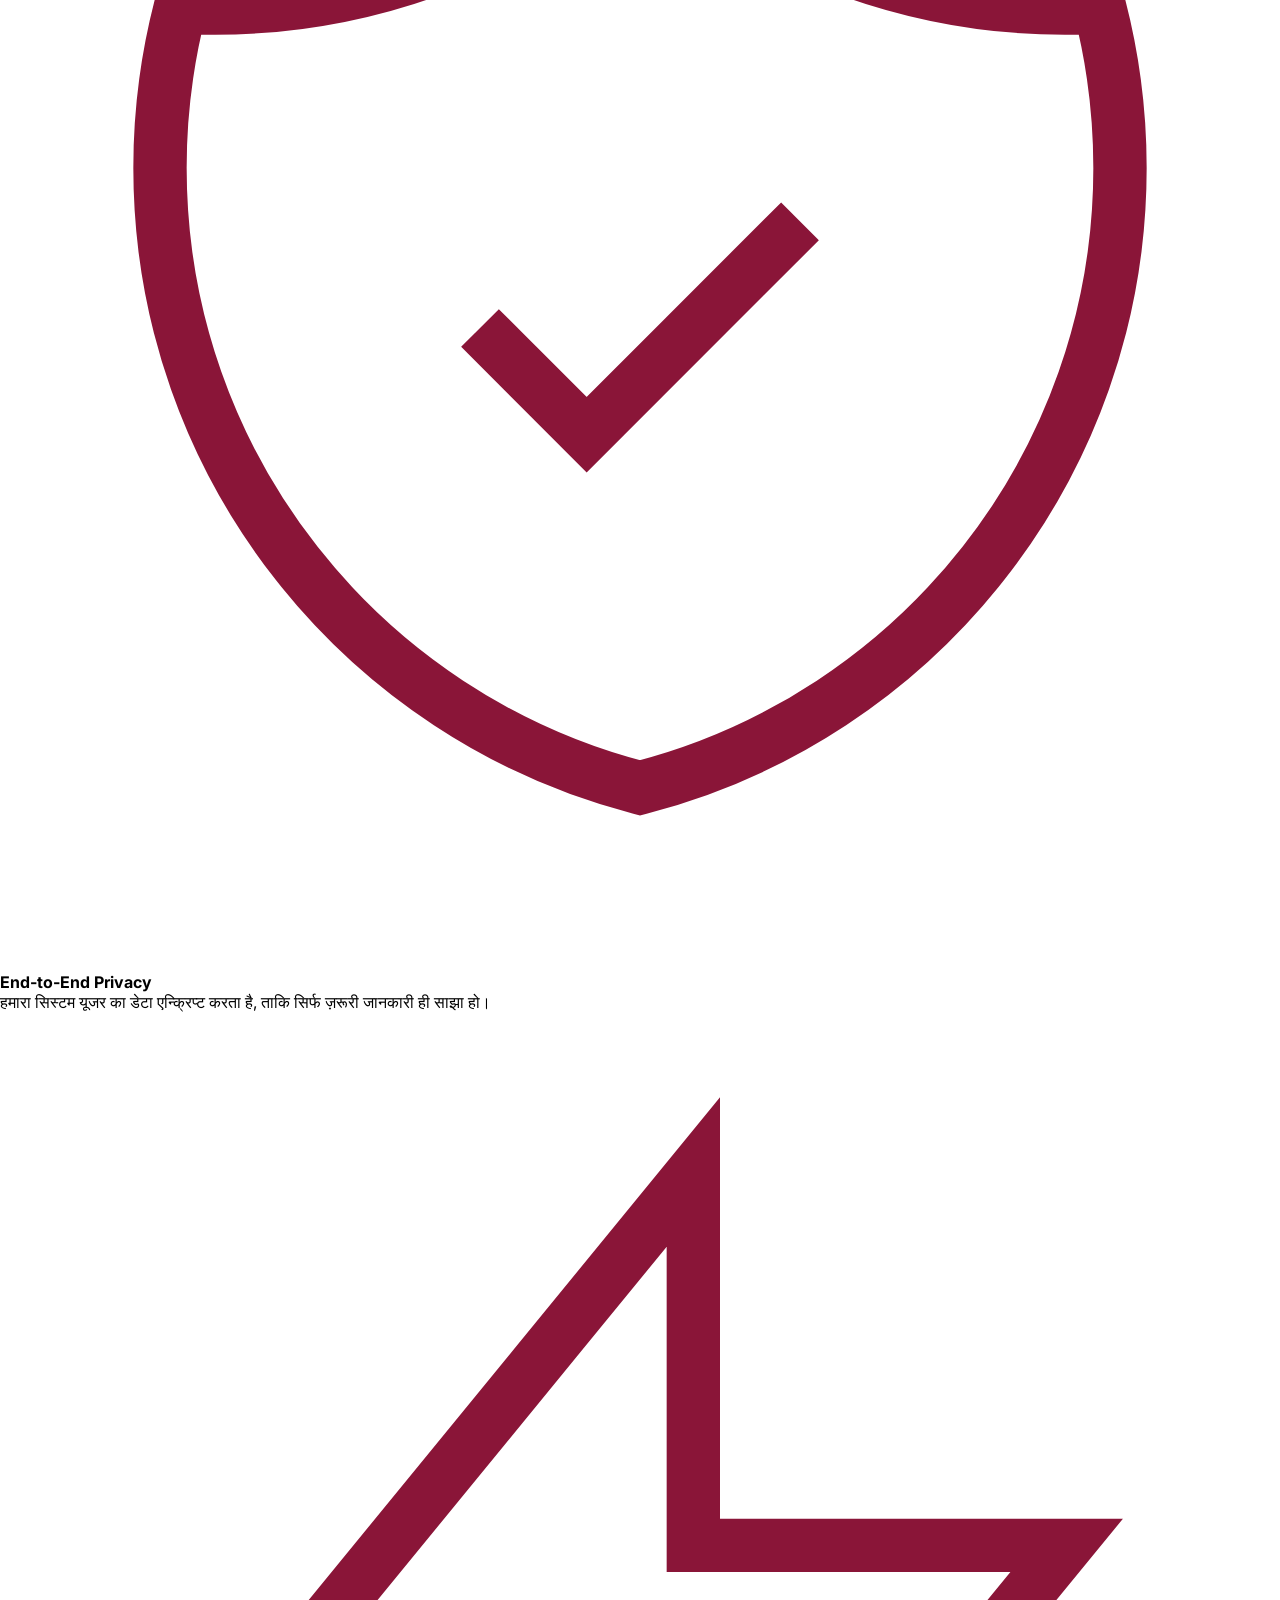
==== commit 4df77c99: "Rename index_final-3.html to index.html" ====
--- a/index.html
+++ b/index.html
@@ -504,8 +504,7 @@
                 </div>
                 <!-- Bottom right: QR code -->
                 <div class="bento-qr">
-                    <img src="https://api.qrserver.com/v1/create-qr-code/?size=300x300&data=LinkForYou_VehicleTag&color=8A1538&bgcolor=ffffff" 
-                         alt="Vehicle QR Code">
+                    <img src="qr.jpg" alt="Vehicle QR Code">
                 </div>
             </div>
 
@@ -576,8 +575,7 @@
                 </div>
                 <!-- Bottom right: QR code -->
                 <div class="bento-qr">
-                    <img src="https://api.qrserver.com/v1/create-qr-code/?size=300x300&data=LinkForYou_BusinessCard&color=8A1538&bgcolor=ffffff" 
-                         alt="Business Card QR">
+                    <img src="qr.jpg" alt="Business Card QR">
                 </div>
             </div>
 
